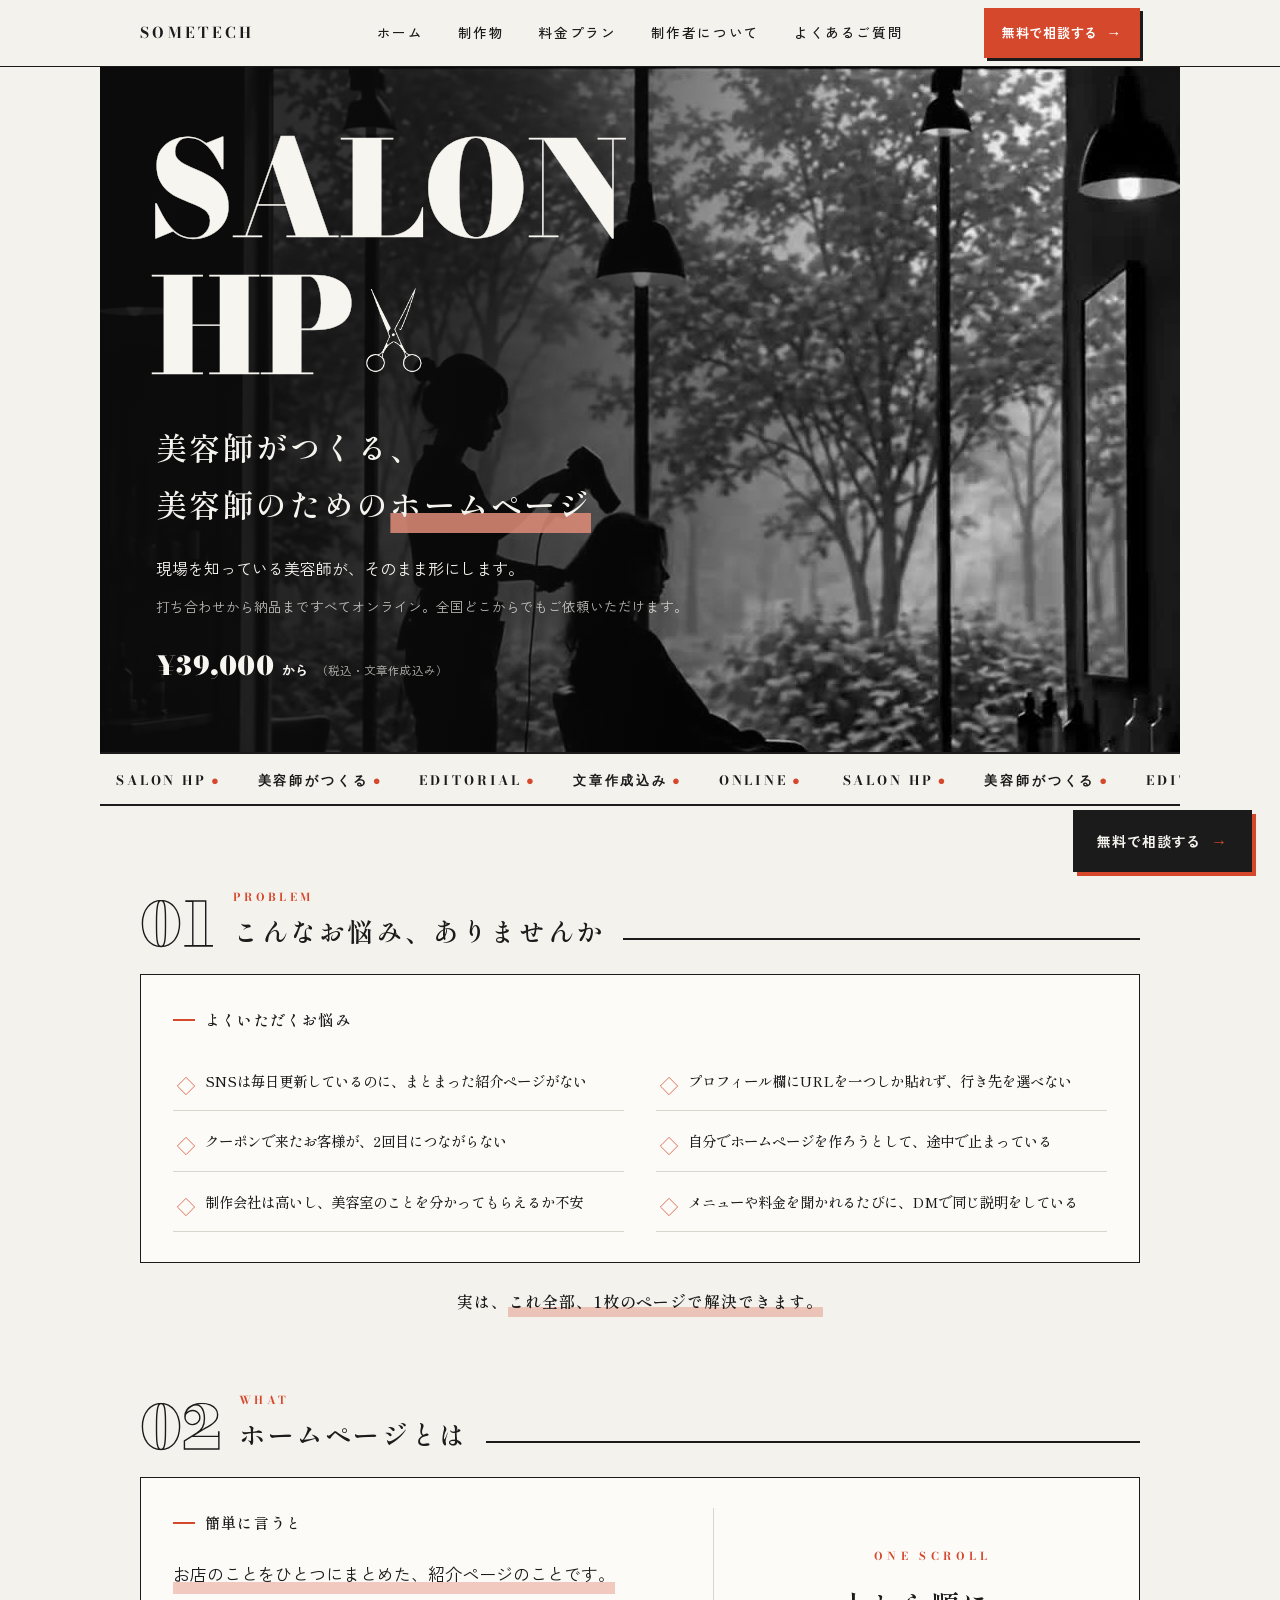
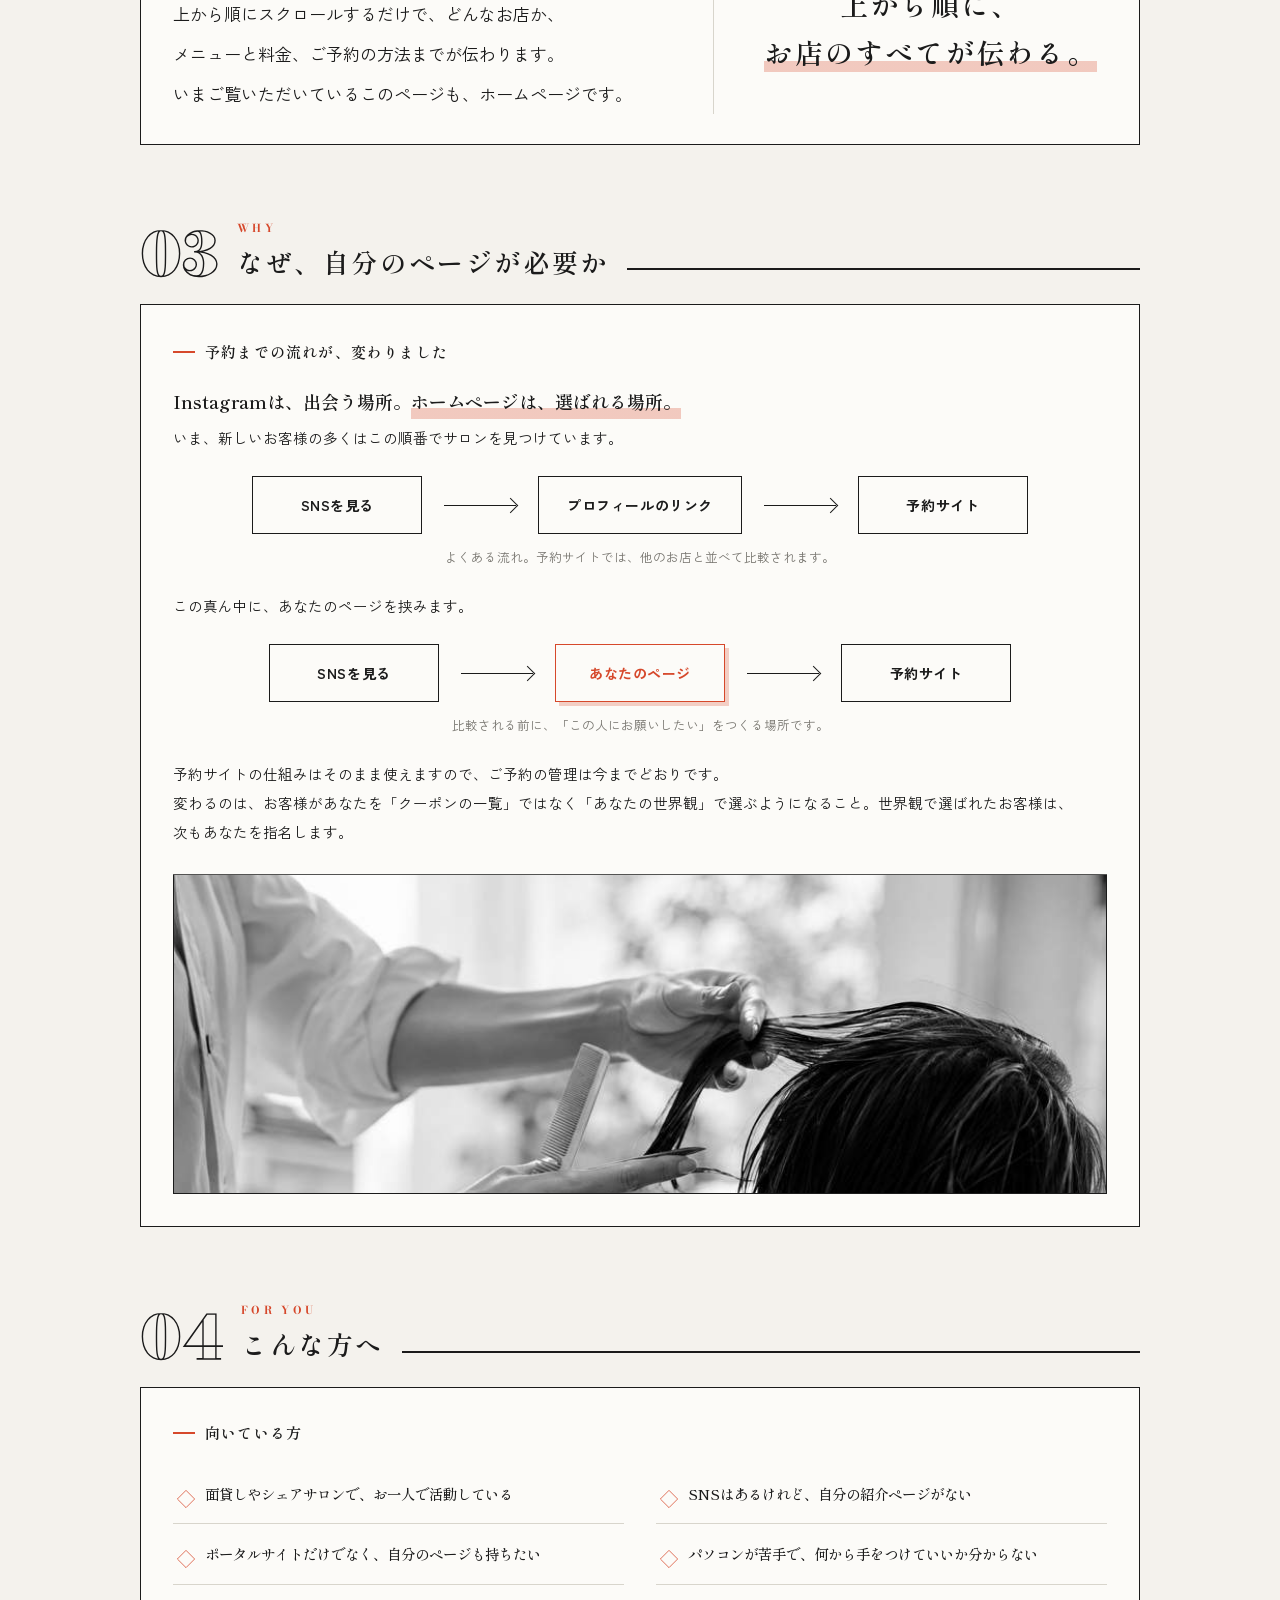
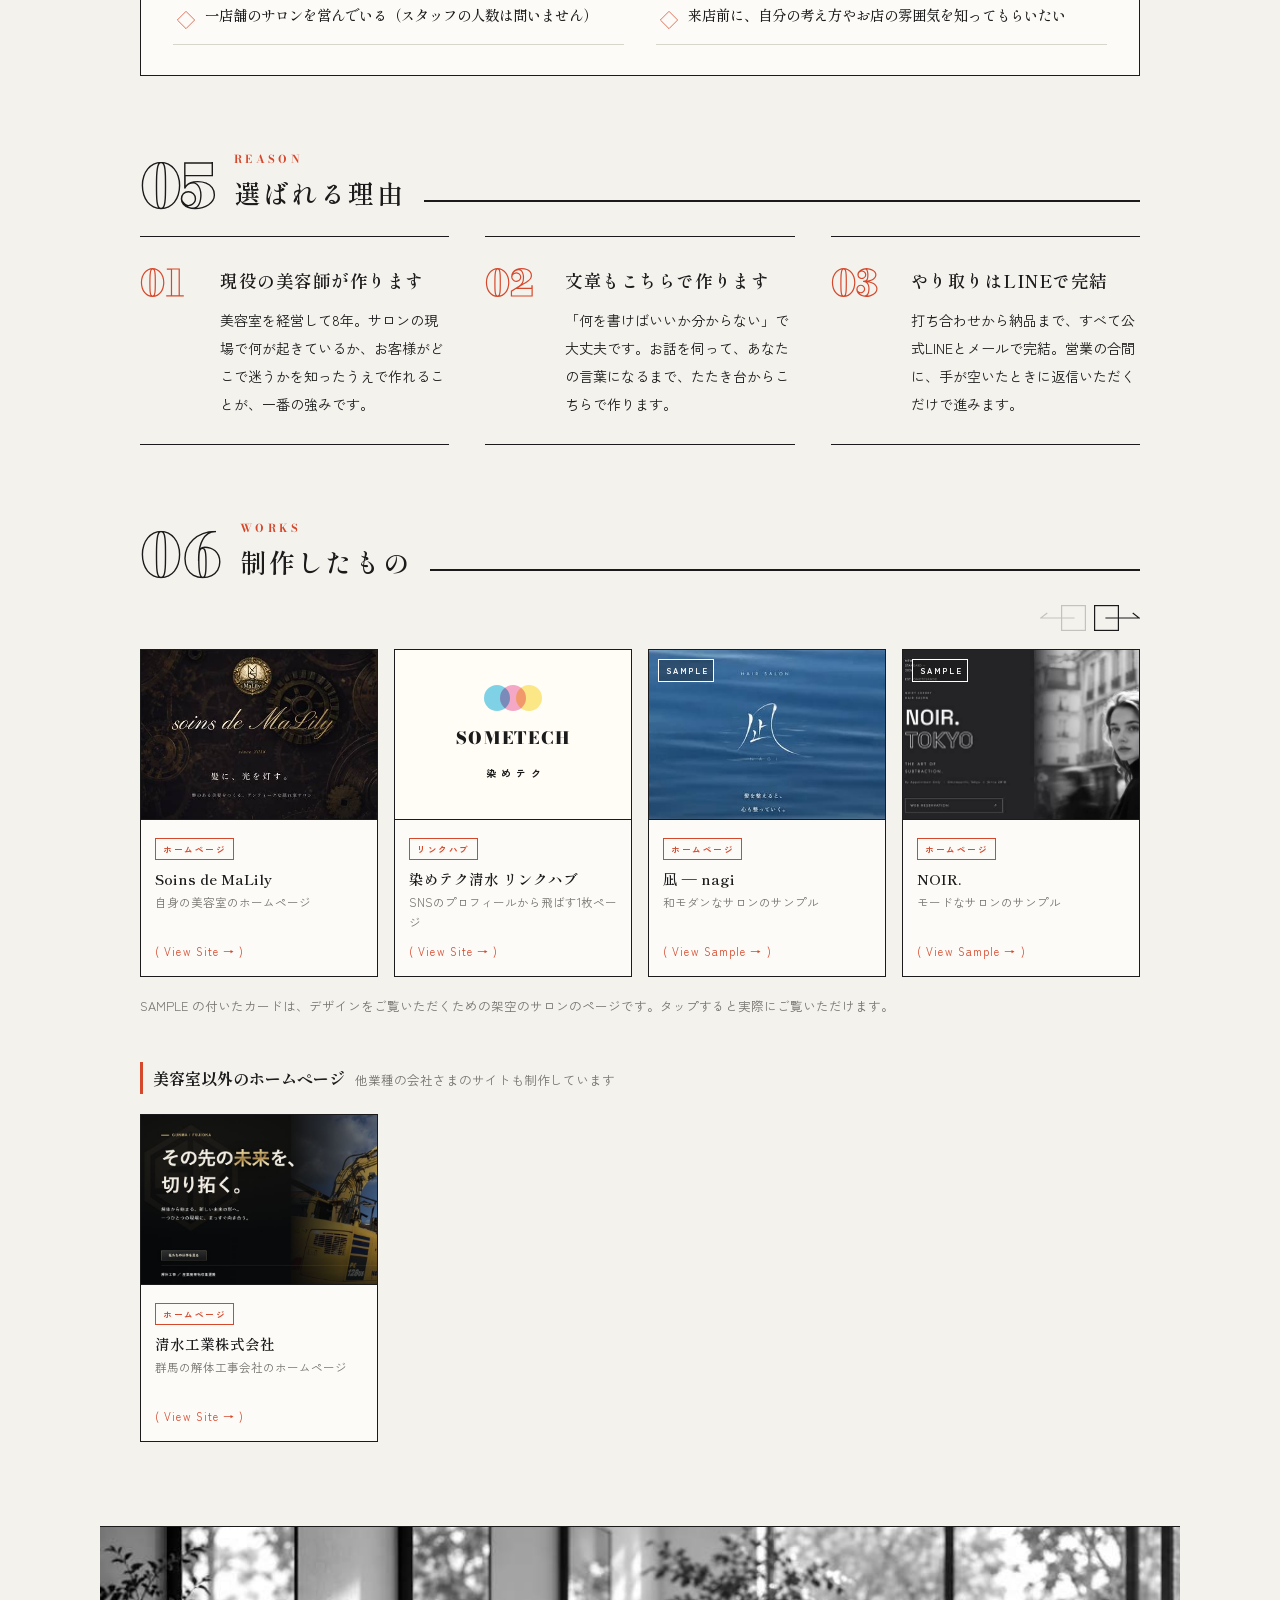
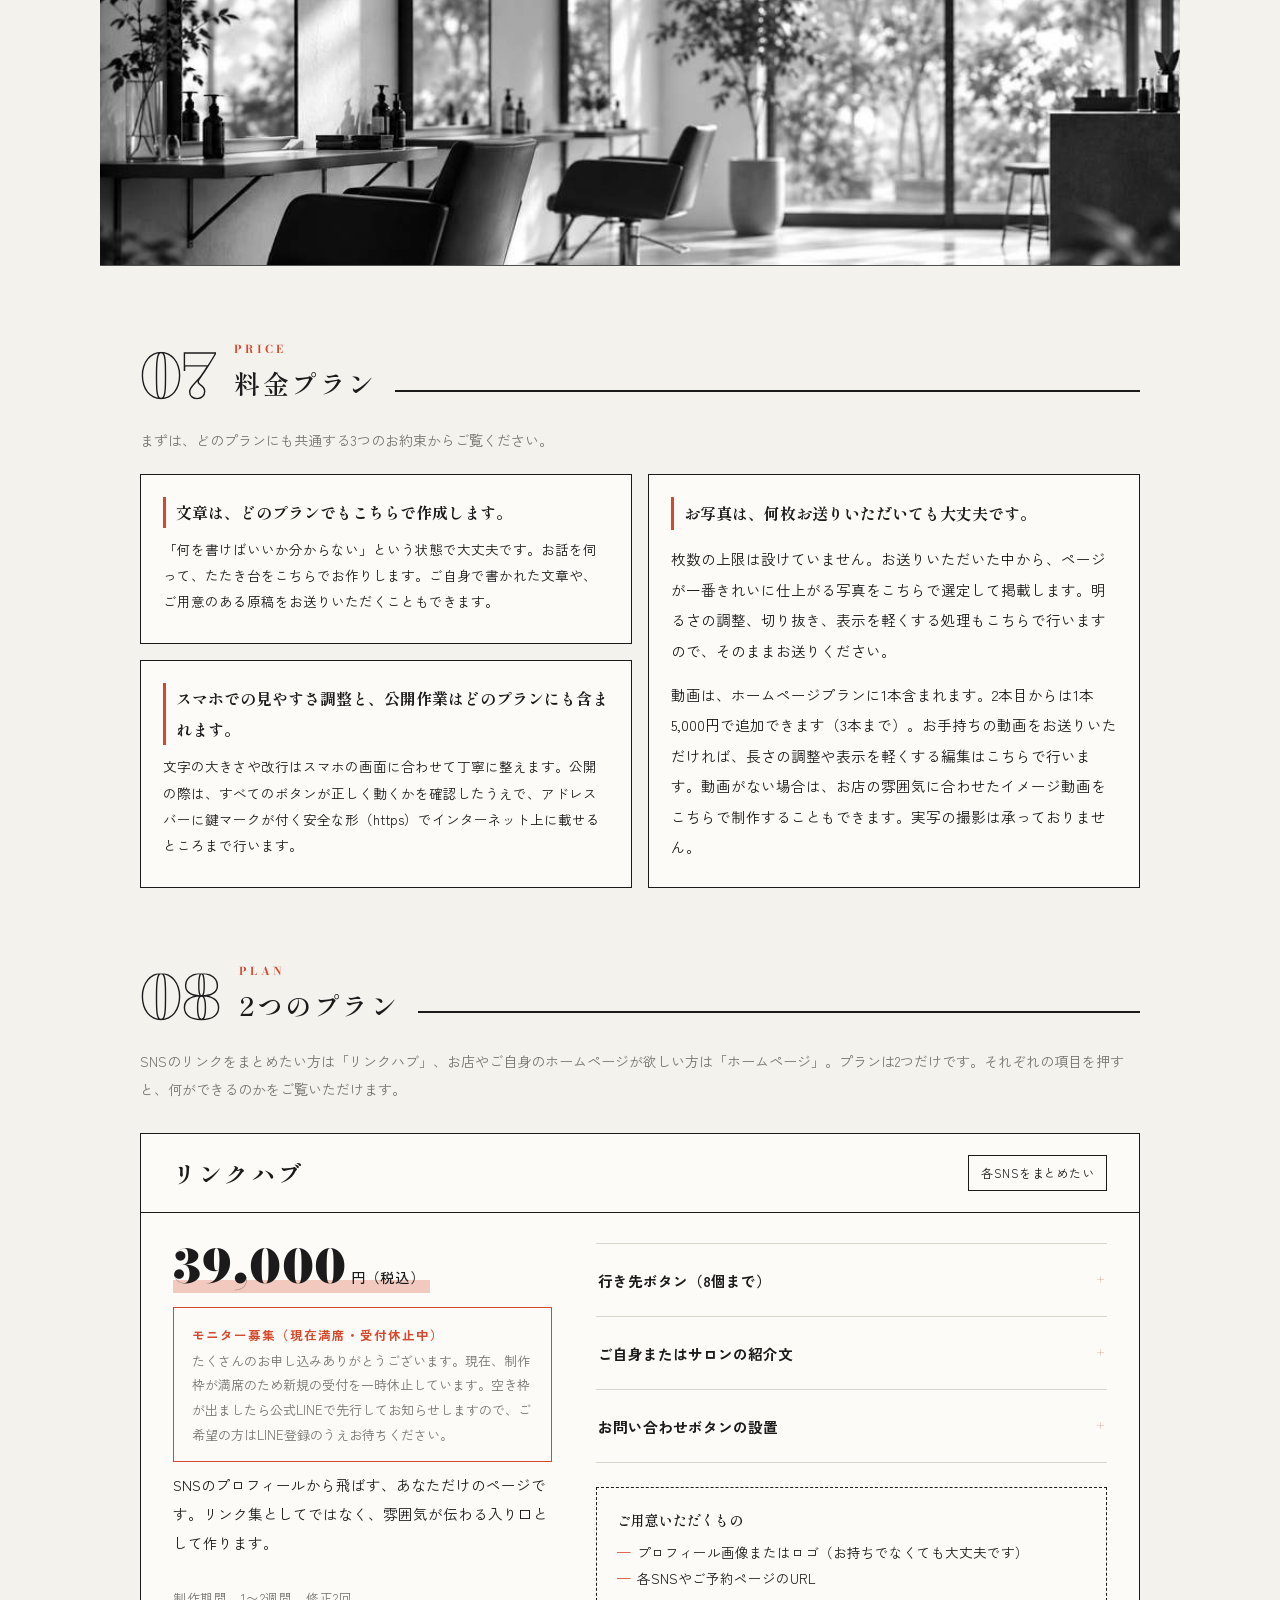
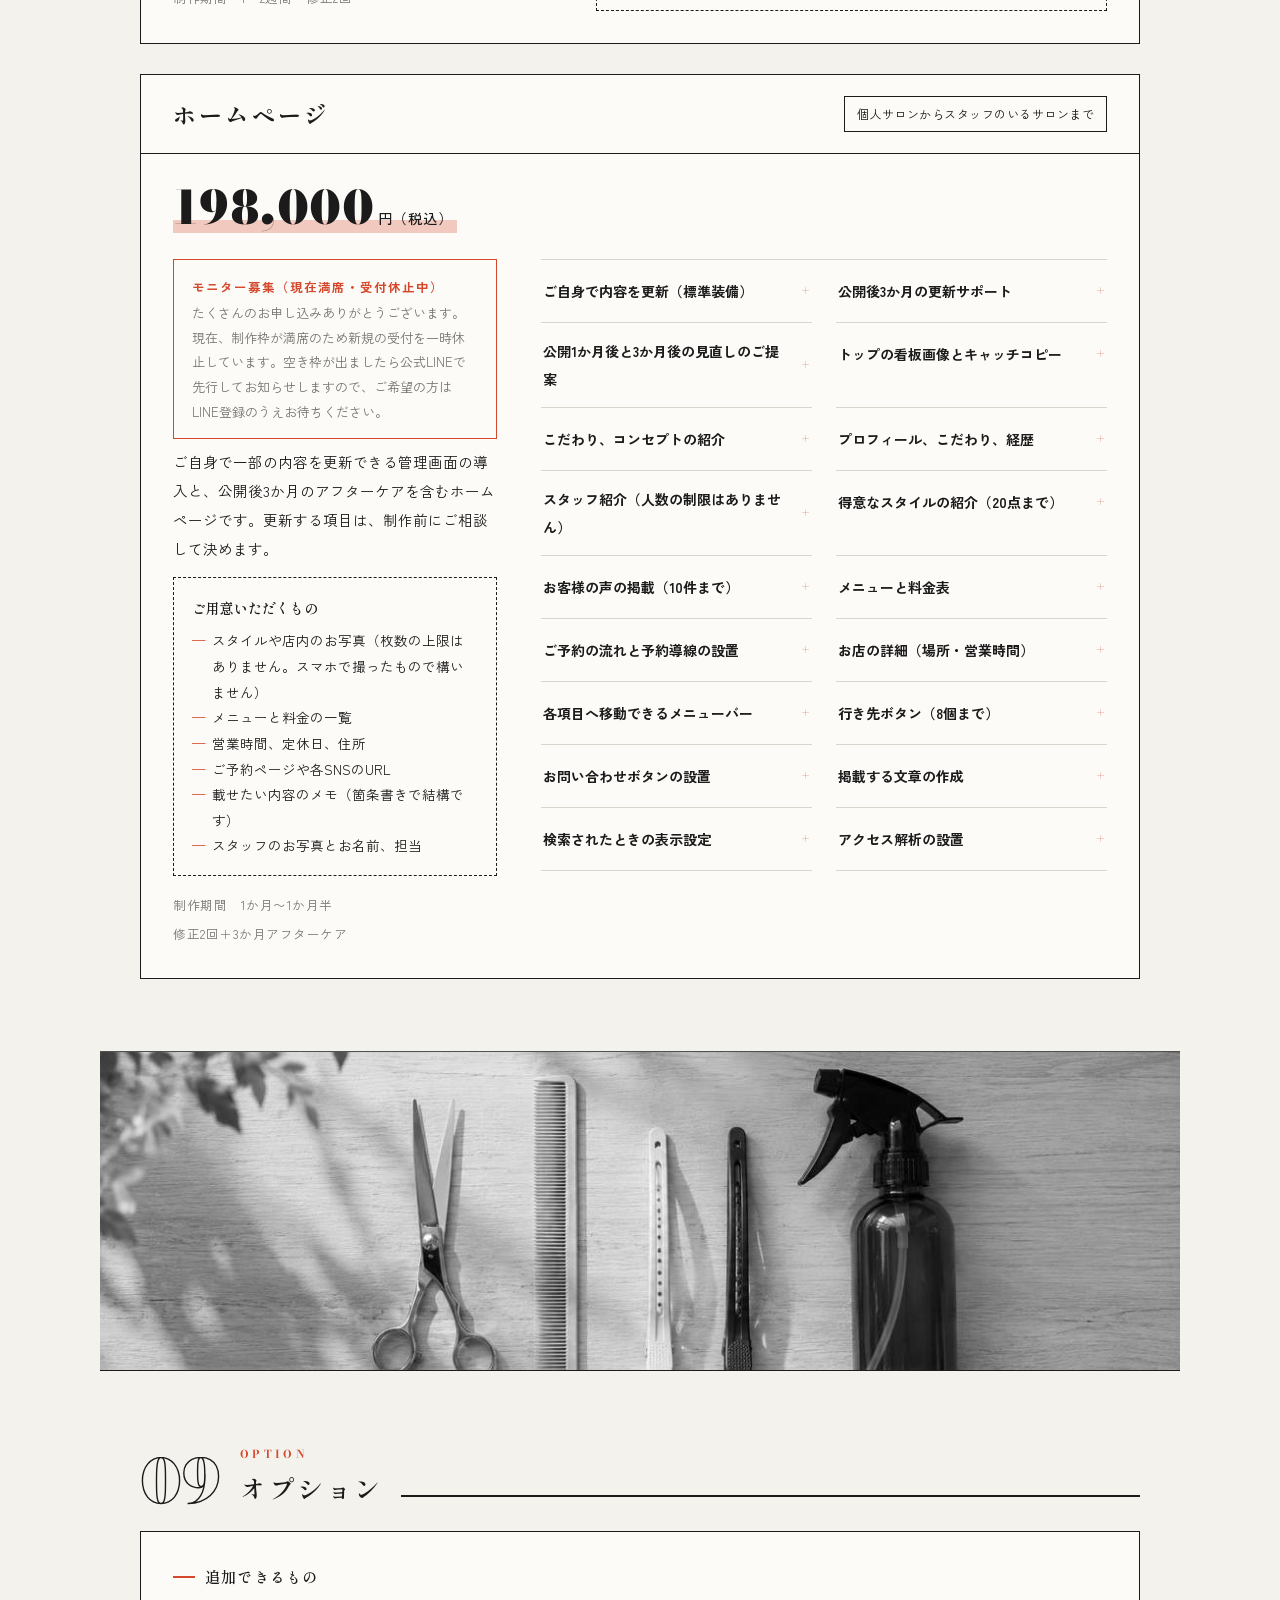
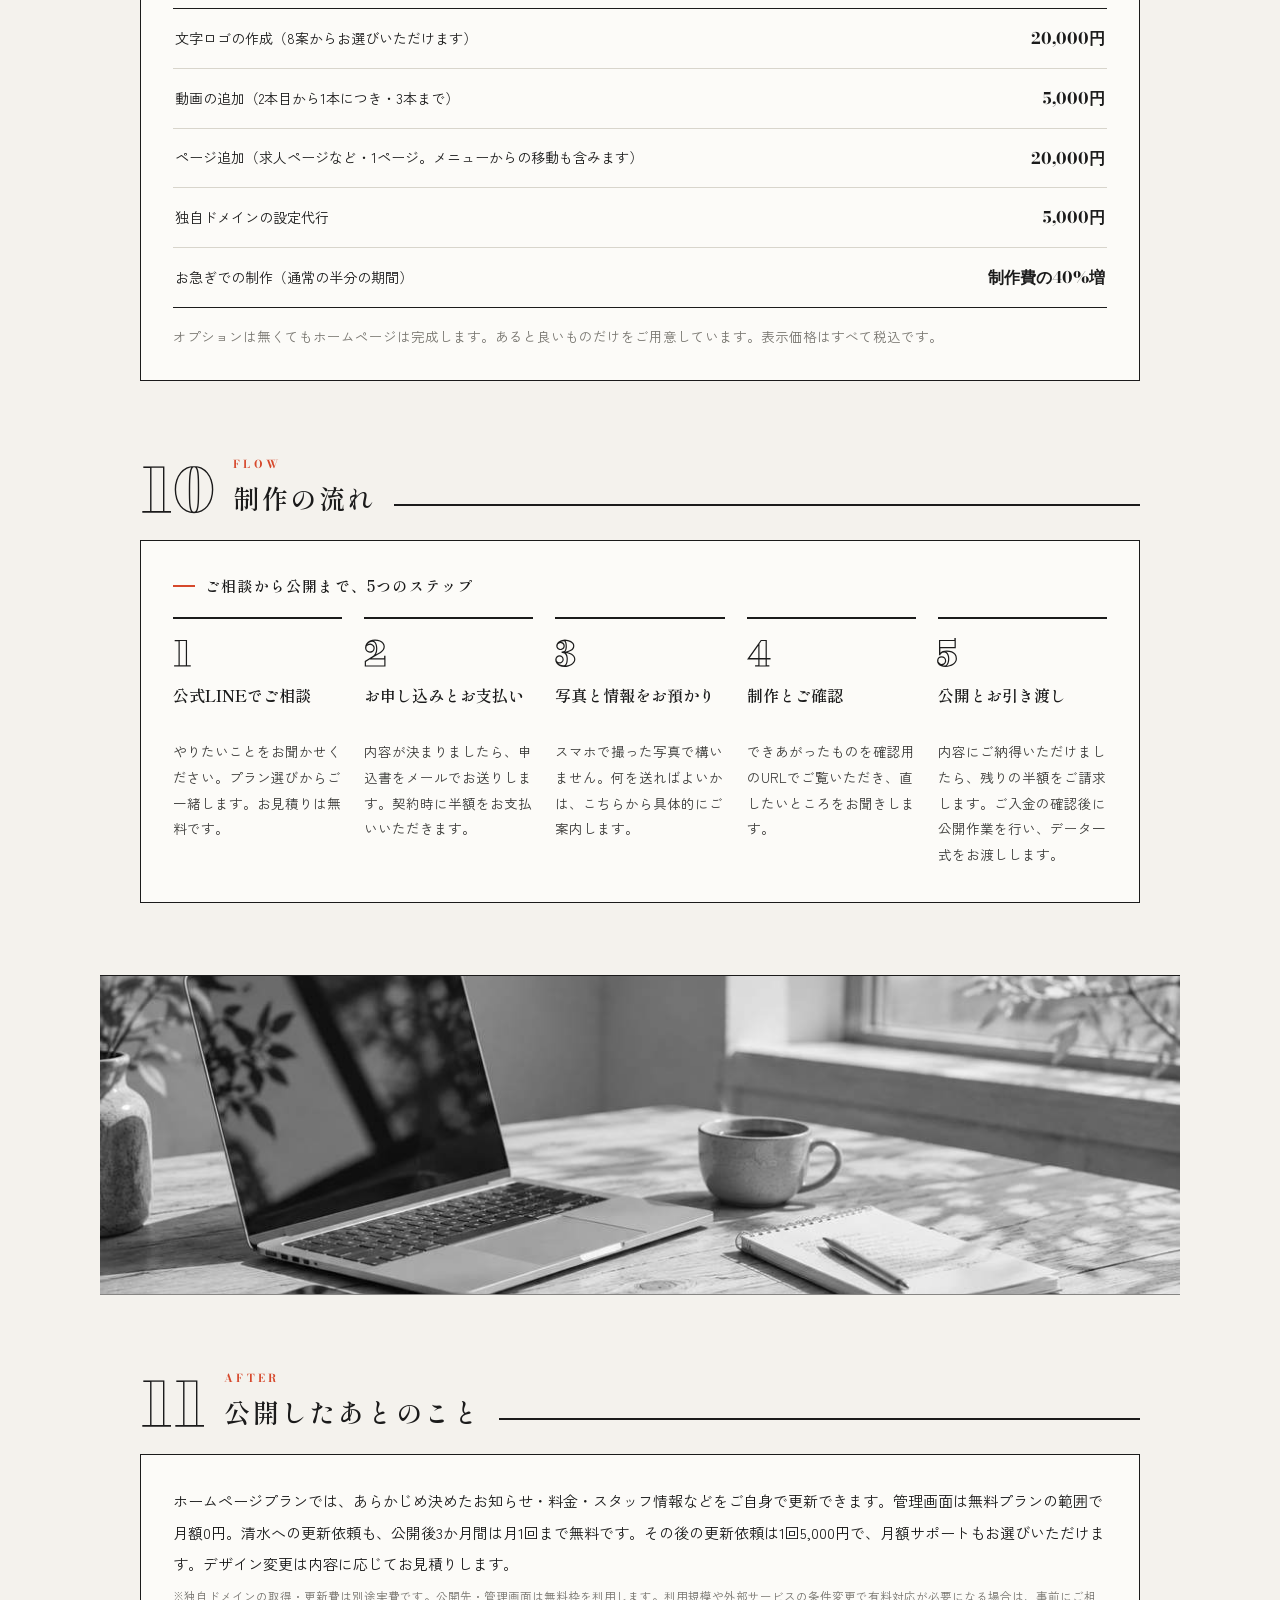
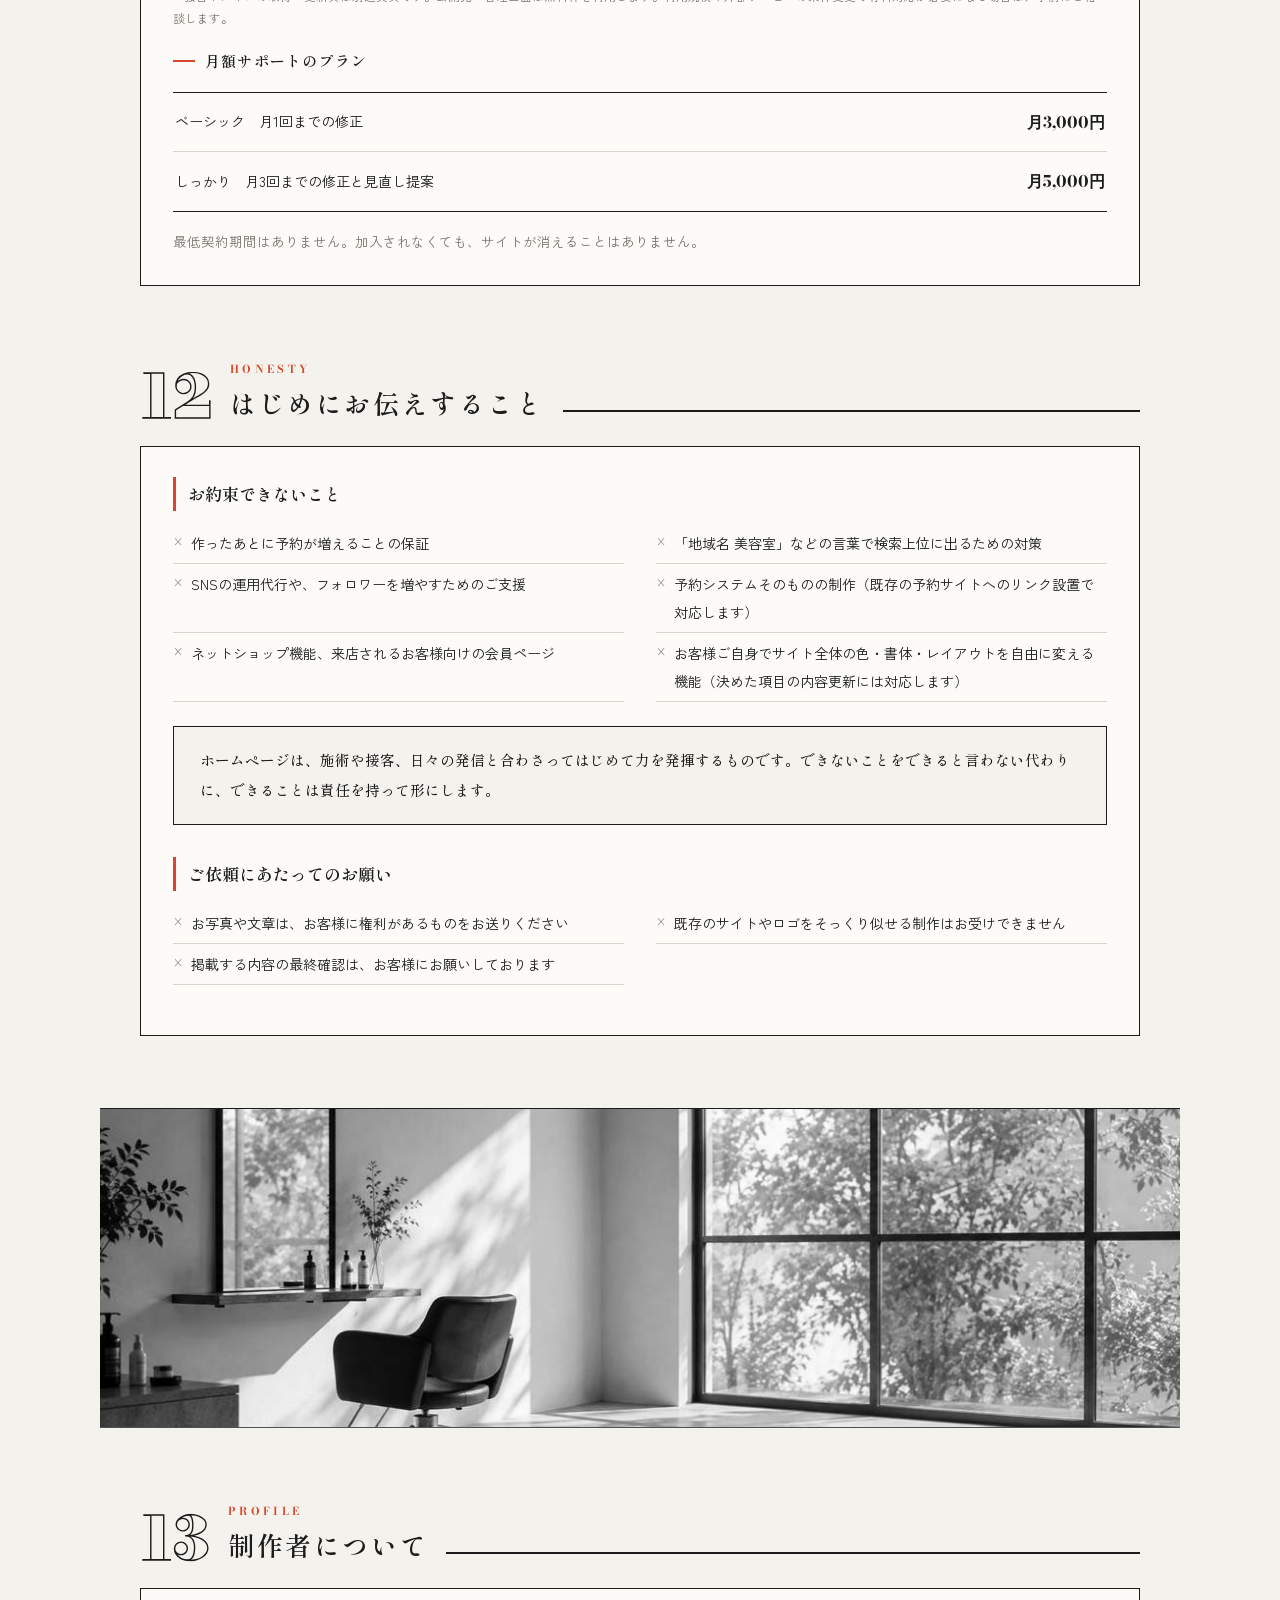
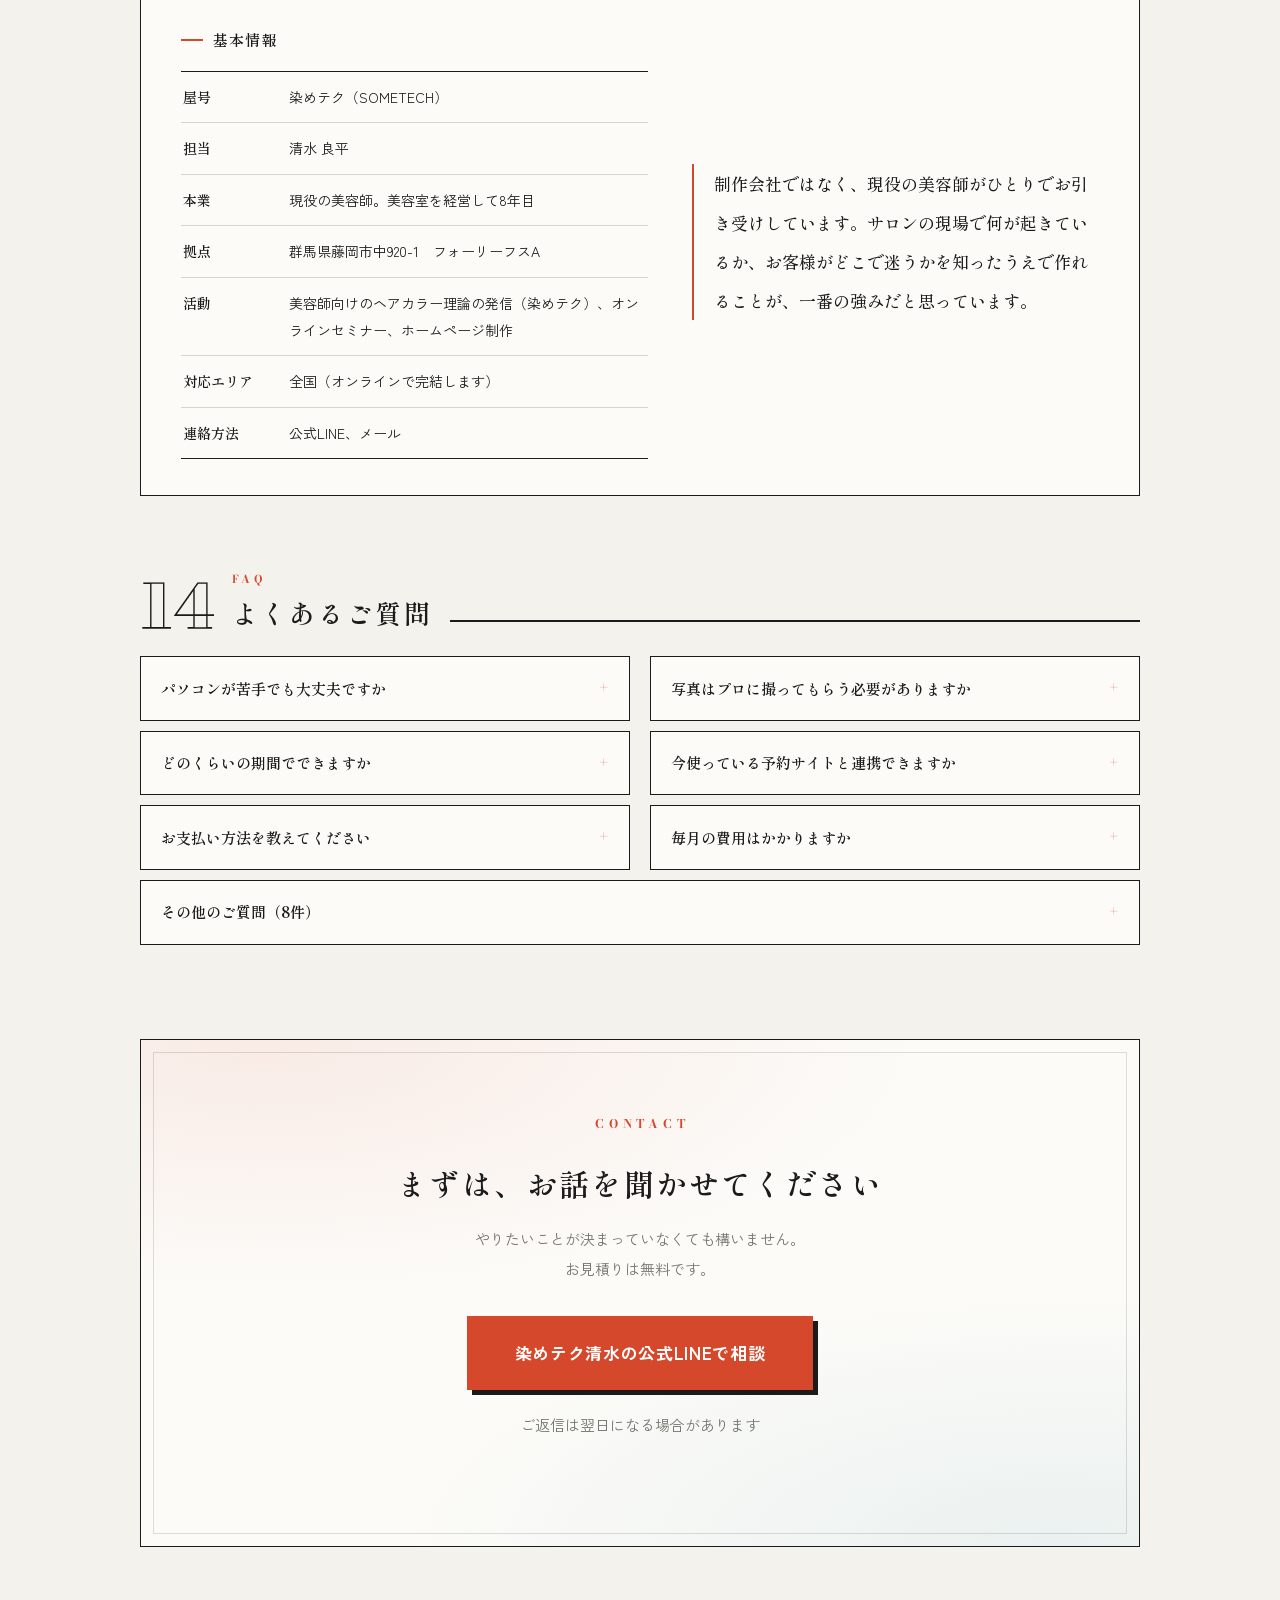
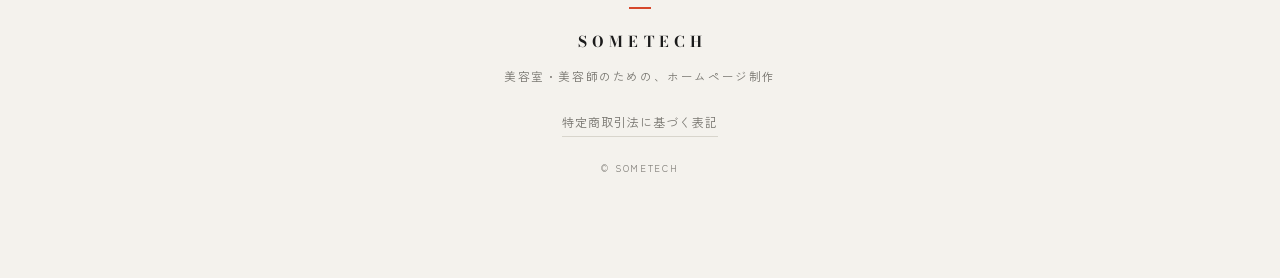
==== index.html @ b3f5d7ac "Include microCMS content updates in the 198,000 yen website plan" ====
<!DOCTYPE html>
<html lang="ja">
<head>
<meta charset="UTF-8">
<meta name="viewport" content="width=device-width, initial-scale=1">
<title>美容室のためのホームページ制作 | SOMETECH</title>
<meta name="description" content="現役の美容師が作る、美容室・フリーランス美容師のためのホームページ。文章作成込み、オンライン完結。">

<!-- OGP：LINEやSNSでURLを送ったときに表示されるカードの設定 -->
<!-- ★公開時にやること：下2行の「https://XXXX」を、公開先の実際のURLに置き換える -->
<meta property="og:type" content="website">
<meta property="og:site_name" content="SOMETECH">
<meta property="og:title" content="美容室のためのホームページ制作 | SOMETECH">
<meta property="og:description" content="現役の美容師が作る、美容室・フリーランス美容師のためのホームページ。文章作成込み、オンライン完結。39,000円から。">
<meta property="og:locale" content="ja_JP">
<meta property="og:url" content="https://sometech-lp.github.io/">
<meta property="og:image" content="https://sometech-lp.github.io/ogp.jpg">
<meta name="twitter:card" content="summary_large_image">

<link rel="preconnect" href="https://fonts.googleapis.com">
<link rel="preconnect" href="https://fonts.gstatic.com" crossorigin>
<link href="https://fonts.googleapis.com/css2?family=Bodoni+Moda:opsz,wght@6..96,400;6..96,700;6..96,900&family=Shippori+Mincho:wght@500;600;700&family=Zen+Kaku+Gothic+New:wght@400;500;700&display=swap" rel="stylesheet">

<style>
:root{
  --ink:   #1B1B1B;
  --paper: #F4F2ED;
  --white: #FCFBF8;
  --mute:  #77756F;
  --rule:  #1B1B1B;
  --hair:  #D8D5CC;
  --accent:#D6482B; /* 朱 — このページで唯一の強い色 */
  --wrap: 600px;

  /* ============================================
     写真スロット（あとで差し替え）
     ChatGPTで生成した画像を用意したら、
     下の url('...') を差し替えるだけで反映されます。
     例）--ph-hero:url('hero.jpg');
     ============================================ */
  --ph-hero: url("[data-uri]");
  --ph-naze: url("[data-uri]");
  --ph-mid:  url("[data-uri]");
  --ph-tools: url("[data-uri]");
  --ph-desk:  url("[data-uri]");
  --ph-chair: url("[data-uri]");
}

*{box-sizing:border-box;margin:0;padding:0}
html{-webkit-text-size-adjust:100%;scroll-behavior:smooth}

body{
  background:var(--paper);
  color:var(--ink);
  font-family:"Zen Kaku Gothic New","Hiragino Kaku Gothic ProN",sans-serif;
  font-size:14px;
  line-height:2;
  -webkit-font-smoothing:antialiased;
  overflow-x:hidden;
}

main{max-width:var(--wrap);margin:0 auto;padding:0 22px 80px}

a{color:inherit;text-decoration:none}
:focus-visible{outline:2px solid var(--accent);outline-offset:3px}

.serif{font-family:"Shippori Mincho",serif}
.en{font-family:"Bodoni Moda",serif}

/* ============ 現れる動き ============ */
.rise{opacity:0;transform:translateY(24px)}
.slide-l{opacity:0;transform:translateX(-36px)}
.slide-r{opacity:0;transform:translateX(36px)}
.js .rise,.js .slide-l,.js .slide-r{
  transition:opacity .85s ease,transform .85s cubic-bezier(.18,.85,.28,1);
}
.in{opacity:1 !important;transform:none !important}

/* ============ ヒーロー ============ */
.hero{
  position:relative;
  padding:30px 22px 0;
  margin:0 -22px 8px;
  background-image:linear-gradient(100deg, rgba(15,15,15,.9) 0%, rgba(15,15,15,.68) 46%, rgba(15,15,15,.2) 100%),var(--ph-hero);
  background-size:cover;background-position:12% center;
  color:#F5F3EE;
}
.hero-top{
  display:flex;justify-content:space-between;align-items:center;
  border-bottom:1px solid rgba(245,243,238,.85);
  padding-bottom:10px;
  font-size:10.5px;letter-spacing:.2em;
}
.hero-top .en{font-size:12px;letter-spacing:.14em;font-weight:700}

.hero-main{position:relative;padding:44px 0 34px}

/* はみ出す巨大英字 */
.hero-big{
  font-family:"Bodoni Moda",serif;font-weight:900;
  font-variation-settings:"opsz" 24;
  font-size:clamp(64px,21vw,124px);
  line-height:.88;letter-spacing:-.02em;
  margin-left:-6px;
  color:#F7F5F0;
  -webkit-text-stroke:.4px #F7F5F0;
}
.hero-big .row2{display:block}
.hero-big .scissor{
  height:.96em;width:auto;
  margin-left:.05em;
  vertical-align:baseline;
  transform:translateY(.22em);
}
.hero-big .a{color:#F7F5F0;-webkit-text-stroke:.4px #F7F5F0}

.hero-ja{
  font-family:"Shippori Mincho",serif;font-weight:600;
  font-size:clamp(19px,5.6vw,25px);
  line-height:1.9;letter-spacing:.08em;
  margin:30px 0 18px;
}
.hero-ja .u{
  background:linear-gradient(transparent 66%, rgba(224,140,120,.85) 66%);
}

.hero-lead{font-size:13.5px;line-height:2.15;margin-bottom:6px;color:#F5F3EE}
.hero-note{font-size:12px;color:rgba(245,243,238,.75)}

/* 写真スロット（ヒーロー右上に浮かぶ縦長） */
.ph{
  background-color:var(--hair);
  background-size:cover;background-position:center;
  position:relative;overflow:hidden;
}
.ph::after{
  content:none;
  position:absolute;inset:0;
  display:flex;align-items:center;justify-content:center;
  font-family:"Bodoni Moda",serif;font-size:11px;letter-spacing:.3em;
  color:rgba(27,27,27,.35);
}
.ph.has::after{content:none}

.hero-main{position:relative}

.nb{display:inline-block}

.hero-price{margin-top:16px;display:flex;align-items:baseline;gap:6px;color:#F7F5F0;padding-bottom:30px}
.hero-price .en{font-family:"Bodoni Moda",serif;font-weight:900;font-size:18px;letter-spacing:.01em}
.hero-price .from{font-size:11px;font-weight:700}
.hero-price .tax{font-size:10px;color:rgba(245,243,238,.7)}

/* ============ 流れる帯 ============ */
.marquee{
  background:var(--paper);color:var(--ink);
  border-top:2px solid var(--rule);
  border-bottom:2px solid var(--rule);
  overflow:hidden;white-space:nowrap;
  padding:8px 0;margin:0 -22px;
}
.marquee-track{display:inline-block;animation:mq 30s linear infinite}
.marquee span{
  font-family:"Bodoni Moda",serif;font-weight:700;
  font-size:12px;letter-spacing:.22em;padding:0 16px;
}
.marquee i{font-style:normal;color:var(--accent);padding:0 4px}
@keyframes mq{from{transform:translateX(0)}to{transform:translateX(-50%)}}

/* ============ セクション共通 ============ */
.sec{padding:52px 0 0}

.sec-head{
  display:flex;align-items:flex-end;gap:14px;
  margin-bottom:22px;
}
.sec-no{
  font-family:"Bodoni Moda",serif;font-weight:900;
  font-size:44px;line-height:.8;
  color:transparent;
  -webkit-text-stroke:1.4px var(--ink);
}
.sec-en{
  display:block;
  font-family:"Bodoni Moda",serif;font-weight:700;
  font-size:10px;letter-spacing:.3em;color:var(--accent);
  margin-bottom:4px;
}
.sec-head h2{
  font-family:"Shippori Mincho",serif;font-weight:600;
  font-size:20px;letter-spacing:.1em;line-height:1.3;
}
.sec-line{flex:1;height:2px;background:var(--rule);margin-bottom:8px}

/* カード＝白い紙 */
.card{
  background:var(--white);
  border:1px solid var(--rule);
  padding:22px 20px;
}

/* ============ お悩み ============ */
.nayami-list{list-style:none}
.nayami-list li{
  position:relative;
  border-bottom:1px solid var(--hair);
  padding:15px 2px 15px 34px;
  font-family:"Shippori Mincho",serif;font-weight:500;
  font-size:14.5px;line-height:1.9;
}
.nayami-list li:last-child{border-bottom:none}
.nayami-list li::before{
  content:"";position:absolute;left:4px;top:24px;
  width:16px;height:16px;
  border:1.6px solid var(--accent);
  transform:rotate(45deg) scale(.72);
}
.nayami-close{
  margin-top:18px;
  font-family:"Shippori Mincho",serif;font-weight:600;
  font-size:14.5px;text-align:center;letter-spacing:.06em;
}
.nayami-close .u{background:linear-gradient(transparent 68%, rgba(214,72,43,.28) 68%)}

/* ============ なぜ今 ============ */
.route{
  display:flex;align-items:center;justify-content:center;gap:6px;
  margin:20px 0 8px;flex-wrap:nowrap;
}
.route .box{
  border:1.6px solid var(--rule);background:var(--white);
  font-size:11px;font-weight:700;letter-spacing:.02em;
  padding:8px 9px;white-space:nowrap;
}
@media (max-width:430px){
  .route{gap:4px}
  .route .box{font-size:9.5px;padding:7px 6px;border-width:1.4px}
  .route .arw{font-size:12px}
}
.route .box.you{
  border-color:var(--accent);color:var(--accent);
  box-shadow:3px 3px 0 rgba(214,72,43,.25);
}
.route .arw{font-family:"Bodoni Moda",serif;font-size:15px}
.route-cap{font-size:11px;color:var(--mute);text-align:center;margin-bottom:16px}

.naze-ph{
  width:100%;height:190px;margin:22px 0 4px;
  background-image:var(--ph-naze);
  background-size:cover;background-position:58% center;
  border:1px solid var(--rule);
}

/* ============ 選ばれる理由 ============ */
.riyu{counter-reset:riyu}
.riyu-item{
  border-top:1px solid var(--rule);
  padding:20px 2px 20px 0;
  display:grid;grid-template-columns:56px 1fr;gap:14px;
}
.riyu-item:last-child{border-bottom:1px solid var(--rule)}
.riyu-no{
  font-family:"Bodoni Moda",serif;font-weight:900;font-size:30px;
  color:transparent;-webkit-text-stroke:1.2px var(--accent);
  line-height:1.1;
}
.riyu-item h3{
  font-family:"Shippori Mincho",serif;font-weight:600;
  font-size:16px;letter-spacing:.06em;margin-bottom:6px;
}
.riyu-item p{font-size:13px;line-height:2}

/* ============ 制作したもの ============ */
.works{display:grid;grid-template-columns:1fr 1fr;gap:14px}
.work{
  display:block;
  background:var(--white);border:1px solid var(--rule);
  transition:transform .35s cubic-bezier(.18,.85,.28,1),box-shadow .35s;
}
.work:hover,.work:active{transform:translate(-3px,-3px);box-shadow:5px 5px 0 var(--rule)}

/* タイトル画面（実物の雰囲気をCSSで再現） */
.work-shot{
  display:flex;flex-direction:column;align-items:center;justify-content:center;gap:8px;
  height:150px;border-bottom:1px solid var(--rule);
  overflow:hidden;position:relative;
}
.shot-malily{background:#F1EDE4}
.shot-malily .ws-kicker{
  font-family:"Cormorant Garamond","Bodoni Moda",serif;
  font-size:9px;letter-spacing:.34em;color:#8A857A;text-transform:lowercase;
}
.shot-malily .ws-title{
  font-family:"Shippori Mincho",serif;font-weight:600;
  font-size:19px;line-height:1.45;letter-spacing:.06em;text-align:center;color:#2B2925;
}
.shot-malily .ws-line{display:block;width:26px;height:1px;background:#2B2925}

.shot-sometech{background:#FFFDF6}
.ws-cmy{display:flex;margin-bottom:2px}
.ws-cmy i{width:26px;height:26px;border-radius:50%;display:block;mix-blend-mode:multiply}
.ws-cmy .c{background:#7FD4EE}
.ws-cmy .m{background:#F5A9CE;margin-left:-10px}
.ws-cmy .y{background:#FBE98A;margin-left:-10px}
.ws-title2{
  font-family:"Bodoni Moda",serif;font-weight:900;
  font-size:17px;letter-spacing:.1em;color:#1B1B1B;
}
.ws-sub{font-size:10px;font-weight:700;letter-spacing:.5em;text-indent:.5em;color:#1B1B1B}

.work-cap{display:block;padding:12px 14px 14px}
.work .wtag{display:inline-block;font-size:8.5px;font-weight:700;letter-spacing:.18em;color:var(--accent);border:1px solid var(--accent);padding:2px 7px 1px;margin-bottom:7px}
.work .t{display:block;font-family:"Shippori Mincho",serif;font-weight:600;font-size:13.5px;line-height:1.6}
.work .d{display:block;font-size:10.5px;color:var(--mute);line-height:1.7;margin:3px 0 8px}
.work .v{display:block;font-size:10px;letter-spacing:.1em;color:var(--accent)}

/* 制作サンプル */
.works-sub{margin:30px 0 12px;font-family:"Shippori Mincho",serif;font-weight:700;font-size:13.5px;display:flex;align-items:baseline;gap:10px;flex-wrap:wrap;padding-left:10px;border-left:3px solid var(--accent)}
.works-sub .ws-note{font-family:"Zen Kaku Gothic New",sans-serif;font-weight:400;font-size:10.5px;color:var(--mute)}

/* WORKS スライダー */
.wnav{display:flex;gap:8px;justify-content:flex-end;margin:2px 0 14px}
.wbtn{border:none;background:none;padding:0;color:var(--ink);cursor:pointer;line-height:0;transition:opacity .25s}
.wbtn svg{display:block;overflow:visible}
.wbtn svg path{transition:transform .3s cubic-bezier(.2,.8,.3,1)}
.wbtn-prev:hover svg path{transform:translateX(-3px)}
.wbtn-next:hover svg path{transform:translateX(3px)}
.wbtn:disabled{opacity:.22;cursor:default}
.wbtn:disabled svg path{transform:none}
.wslider{display:flex;gap:14px;overflow-x:auto;scroll-snap-type:x mandatory;padding:4px 2px 10px;scrollbar-width:none;-webkit-overflow-scrolling:touch}
.wslider::-webkit-scrollbar{display:none}
.wslider .work{flex:0 0 236px;scroll-snap-align:start}
.wnote{font-size:11px;color:var(--mute);margin-top:6px;line-height:1.8}
.work.more{display:flex;align-items:center;justify-content:center;background:var(--ink);border-color:var(--ink);min-height:150px}
.work.more:hover,.work.more:active{box-shadow:5px 5px 0 var(--accent)}
.more-in{display:flex;flex-direction:column;align-items:center;gap:10px;color:var(--paper);text-align:center}
.more-en{font-size:9px;letter-spacing:.34em;text-indent:.34em;color:var(--hair)}
.more-tx{font-family:"Shippori Mincho",serif;font-weight:600;font-size:16px;letter-spacing:.14em}
.more-ar{font-size:16px;color:var(--accent)}
.work.sample{cursor:pointer}

/* 美容室以外の制作物（他業種）：上と同じ大きさのカードで並べる */
.works-other{margin-top:34px}
.works-other .works-sub{margin:0 0 12px}
.ws-badge{position:absolute;top:9px;left:9px;font-size:8px;font-weight:700;letter-spacing:.2em;text-indent:.2em;padding:3px 5px 2px;border:1px solid #1B1B1B;color:#1B1B1B;opacity:.75}
.shot-noir .ws-badge,.shot-halation .ws-badge{border-color:#F4F2ED;color:#F4F2ED}
.ws-kicker2{font-size:8.5px;font-weight:700;letter-spacing:.42em;text-indent:.42em;opacity:.65}

.shot-nagi{background:linear-gradient(180deg,#EDF5F7 0%,#D9EBEF 100%);color:#3A5A63}
.ws-nagi{font-family:"Shippori Mincho",serif;font-weight:600;font-size:42px;line-height:1;color:#33545D}
.ws-wave{display:block;width:34px;height:6px;border-radius:50%;border:0;border-bottom:1.5px solid #7FB3BE}

.shot-noir{background:#232327;color:#B9B9BE}
.ws-noir{font-family:"Bodoni Moda",serif;font-weight:900;font-size:30px;letter-spacing:.06em;line-height:1;color:#EDEDEF}
.ws-line2{display:block;width:26px;height:1px;background:#8A8A90}

.shot-form{background:linear-gradient(180deg,#F0E8D4 0%,#E6DABD 100%);color:#7A6636}
.ws-form{font-family:"Bodoni Moda",serif;font-style:italic;font-weight:700;font-size:34px;line-height:1;color:#6E5A2E}
.ws-goldline{display:block;width:44px;height:1.5px;background:linear-gradient(90deg,#C9A85C,#EAD9A8,#C9A85C)}

.shot-halation{background:linear-gradient(160deg,#171C2B 0%,#241F30 55%,#33262B 100%)}
.ws-hala{font-family:"Zen Kaku Gothic New",sans-serif;font-weight:700;font-size:19px;letter-spacing:.3em;text-indent:.3em;color:#F6F3EC;text-shadow:0 0 10px rgba(255,150,90,.35)}
.ws-seg{font-family:"Courier New",monospace;font-weight:700;font-size:11px;letter-spacing:.1em;color:#FF8A3C;text-shadow:0 0 8px rgba(255,138,60,.8)}

/* 実物スクリーンショットのサムネイル */
.shot-img{background-size:cover;background-position:center;display:block}
.shot-img .ws-badge{border-color:#fff;color:#fff;opacity:1;background:rgba(20,20,20,.35)}
.img-noir{background-position:20% center}
.img-hala{background-position:center 35%}
.img-noir{background-image:url("[data-uri]")}
.img-nagi{background-image:url("[data-uri]")}
.img-lien{background-image:url("[data-uri]")}
.img-form{background-image:url("[data-uri]")}
.img-hala{background-image:url("[data-uri]")}
.img-malily{background-image:url("[data-uri]")}
.img-shimizu{background-image:url("[data-uri]");background-position:left center}

/* ============ 中間の写真帯 ============ */
.mid-ph{
  height:200px;margin:56px -22px 0;
  background-image:var(--ph-mid);
  background-size:cover;background-position:center;
  border-top:1px solid var(--rule);
  border-bottom:1px solid var(--rule);
}

/* ============ 料金プラン（既存構造の再スタイル） ============ */
.swatch-note{font-size:12.5px;color:var(--mute);margin-bottom:16px}
.notice{
  background:var(--white);border:1px solid var(--rule);
  padding:16px 18px;margin-bottom:12px;
}
.notice p{font-size:12.5px;line-height:1.95}
.notice p strong{font-family:"Shippori Mincho",serif;font-weight:700;font-size:14px;display:block;margin-bottom:8px;padding-left:10px;border-left:3px solid var(--accent)}

.plan{
  background:var(--white);border:1.6px solid var(--rule);
  margin:26px 0;
}
.plan-swatch{
  display:flex;align-items:center;justify-content:space-between;gap:10px;
  border-bottom:1.6px solid var(--rule);
  padding:13px 18px;
}
.plan-name{
  font-family:"Shippori Mincho",serif;font-weight:700;
  font-size:19px;letter-spacing:.14em;
}
.plan-for{
  font-size:10.5px;letter-spacing:.04em;
  border:1px solid var(--rule);padding:4px 9px;white-space:nowrap;
}
.p-prem .plan-swatch{background:var(--ink);color:var(--paper)}
.p-prem .plan-for{border-color:var(--paper)}

.plan-body{padding:20px 18px 22px}
.plan-price{
  font-family:"Bodoni Moda",serif;font-weight:900;
  font-size:37px;letter-spacing:.01em;line-height:1;
  margin-bottom:12px;
  width:fit-content;
  padding:0 .1em .07em 0;
  background:linear-gradient(transparent 74%, rgba(214,72,43,.28) 74%);
}
.plan-price span{font-family:"Zen Kaku Gothic New",sans-serif;font-weight:500;font-size:12px;letter-spacing:.06em;margin-left:4px}
.plan-desc{font-size:13px;line-height:2;margin-bottom:14px}

.plan-items{border-top:1px solid var(--hair)}
details.item{border-bottom:1px solid var(--hair)}
details.item summary{
  list-style:none;cursor:pointer;
  display:flex;justify-content:space-between;align-items:center;gap:10px;
  padding:12px 2px;font-size:13px;font-weight:700;
}
details.item summary::-webkit-details-marker{display:none}
details.item summary::after{
  content:"+";font-family:"Bodoni Moda",serif;font-size:17px;color:var(--accent);
  transition:transform .3s;
}
details.item[open] summary::after{transform:rotate(45deg)}
details.item > p{font-size:12.5px;line-height:2;color:#3A3A38;padding:0 2px 14px}

.prep{margin-top:16px;border:1px dashed var(--rule);padding:13px 15px}
.prep h4{font-family:"Shippori Mincho",serif;font-weight:600;font-size:12.5px;margin-bottom:6px}
.prep ul{list-style:none}
.prep li{font-size:12px;line-height:1.9;padding-left:14px;position:relative}
.prep li::before{content:"—";position:absolute;left:0;color:var(--accent)}

.plan-meta{
  display:flex;gap:14px;margin-top:14px;
  font-size:11px;letter-spacing:.04em;color:var(--mute);
}

/* ============ オプション・公開後の行 ============ */
.rows{border-top:1px solid var(--rule)}
.row{
  display:flex;justify-content:space-between;align-items:baseline;gap:12px;
  border-bottom:1px solid var(--hair);
  padding:12px 2px;font-size:12.5px;line-height:1.8;
}
.rows .row:last-child{border-bottom:1px solid var(--rule)}
.row-price{font-family:"Bodoni Moda",serif;font-weight:700;font-size:14px;white-space:nowrap}

/* ============ 制作の流れ ============ */
.step{display:grid;grid-template-columns:44px 1fr;gap:12px;padding:14px 0;border-bottom:1px solid var(--hair)}
.step:last-child{border-bottom:none}
.step-num{
  font-family:"Bodoni Moda",serif;font-weight:900;font-size:26px;
  color:transparent;-webkit-text-stroke:1.2px var(--ink);
  line-height:1.2;
}
.step-body h3{font-family:"Shippori Mincho",serif;font-weight:600;font-size:14.5px;margin-bottom:3px}
.step-body p{font-size:12.5px;line-height:1.95;color:#3A3A38}

/* ============ はじめに ============ */
.honest{background:var(--white);border:1.6px solid var(--rule);padding:22px 20px}
.honest h3{
  font-family:"Shippori Mincho",serif;font-weight:600;font-size:15px;
  padding-left:12px;border-left:3px solid var(--accent);
  margin-bottom:12px;
}
.honest ul{list-style:none;margin-bottom:16px}
.honest li{font-size:13px;line-height:2;padding-left:16px;position:relative}
.honest li::before{content:"×";position:absolute;left:0;color:var(--mute);font-size:11px;top:1px}
.honest h3 + ul + p{font-size:12.5px;line-height:2}
.honest > p{font-size:12.5px;line-height:2}

/* ============ 制作者について ============ */
.about-rows{border-top:1px solid var(--rule)}
.about-row{
  display:grid;grid-template-columns:74px 1fr;gap:10px;
  border-bottom:1px solid var(--hair);
  padding:11px 2px;font-size:12.5px;line-height:1.9;
}
.about-row dt{font-family:"Shippori Mincho",serif;font-weight:600}
.about-rows .about-row:last-child{border-bottom:1px solid var(--rule)}

/* ============ FAQ ============ */
.sec details:not(.item){
  background:var(--white);border:1px solid var(--rule);
  margin-bottom:10px;
}
.sec details:not(.item) > summary{
  list-style:none;cursor:pointer;
  display:flex;justify-content:space-between;align-items:center;gap:10px;
  padding:14px 16px;
  font-family:"Shippori Mincho",serif;font-weight:600;font-size:13.5px;line-height:1.7;
}
.sec details:not(.item) > summary::-webkit-details-marker{display:none}
.sec details:not(.item) > summary::after{
  content:"+";font-family:"Bodoni Moda",serif;font-size:18px;color:var(--accent);flex-shrink:0;
  transition:transform .3s;
}
.sec details:not(.item)[open] > summary::after{transform:rotate(45deg)}
.sec details:not(.item) > p{font-size:12.5px;line-height:2;padding:0 16px 16px}

.faq-more-body{padding:0 12px 12px}
.faq-more-body details{margin:0 0 8px}

/* ============ CTA ============ */
.cta{
  margin:64px 0 0;
  position:relative;overflow:hidden;
  background:
    radial-gradient(120% 90% at 12% 0%, rgba(214,72,43,.09) 0%, rgba(214,72,43,0) 55%),
    radial-gradient(120% 90% at 92% 100%, rgba(127,179,190,.14) 0%, rgba(127,179,190,0) 55%),
    var(--white);
  border:1px solid var(--rule);
  color:var(--ink);
  padding:52px 26px 54px;
  text-align:center;
}
.cta::before{
  content:"";
  position:absolute;inset:8px;
  border:1px solid rgba(27,27,27,.14);
  pointer-events:none;
}
.cta-en{
  display:block;position:relative;
  font-family:"Bodoni Moda",serif;font-weight:700;
  font-size:10.5px;letter-spacing:.4em;text-indent:.4em;
  color:var(--accent);margin-bottom:16px;
}
.cta h2{
  font-family:"Shippori Mincho",serif;font-weight:600;
  font-size:20px;letter-spacing:.08em;line-height:1.8;
  margin-bottom:12px;position:relative;
}
.cta p{font-size:12.5px;line-height:2;color:var(--mute);margin-bottom:26px;position:relative}
.cta-button{
  position:relative;display:inline-block;
  background:var(--accent);color:#fff;
  font-weight:700;font-size:14.5px;letter-spacing:.04em;
  padding:16px 30px;
  box-shadow:5px 5px 0 var(--ink);
  transition:transform .18s,box-shadow .18s;
}
.cta-button:hover,.cta-button:active{transform:translate(3px,3px);box-shadow:2px 2px 0 var(--ink)}
.cta-sub{font-size:10.5px;color:var(--mute);margin-top:16px;position:relative}

footer{text-align:center;padding:46px 0 0}
.f-mark{display:block;width:22px;height:2px;background:var(--accent);margin:0 auto 18px}
.f-en{font-family:"Bodoni Moda",serif;font-weight:700;font-size:13px;letter-spacing:.34em;text-indent:.34em;color:var(--ink)}
.f-tag{font-size:10px;letter-spacing:.14em;color:var(--mute);margin-top:8px}
.f-link{display:inline-block;margin-top:22px;font-size:10.5px;letter-spacing:.08em;color:var(--mute);text-decoration:none;border-bottom:1px solid var(--hair);padding-bottom:2px;transition:color .25s,border-color .25s}
.f-link:hover{color:var(--ink);border-color:var(--ink)}
.f-copy{font-size:9.5px;letter-spacing:.18em;color:var(--mute);margin-top:22px}

/* ============ 追従ボタン ============ */
.fab{
  position:fixed;left:0;right:0;bottom:0;z-index:50;
  display:flex;align-items:center;justify-content:center;gap:10px;
  background:rgba(27,27,27,.55);backdrop-filter:blur(7px);-webkit-backdrop-filter:blur(7px);color:#F4F2ED;text-shadow:0 1px 2px rgba(0,0,0,.35);
  font-size:13.5px;font-weight:700;letter-spacing:.06em;
  padding:15px 18px calc(15px + env(safe-area-inset-bottom));
  border-top:1px solid rgba(244,242,237,.2);
}
.fab .arw{font-family:"Bodoni Moda",serif;color:var(--accent);font-size:16px}
main{padding-bottom:130px}



/* 共通の赤マーカー */
.u{background:linear-gradient(transparent 68%, rgba(214,72,43,.28) 68%)}

/* 枠の中の小見出し */
.mini-head{
  display:flex;align-items:center;gap:10px;
  margin-bottom:14px;
  font-family:"Shippori Mincho",serif;font-weight:600;
  font-size:13.5px;letter-spacing:.08em;
}
.mini-head .mh-bar{
  width:18px;height:2px;background:var(--accent);flex-shrink:0;
}
.js .mini-head{opacity:0}
.js .mini-head .mh-bar{transform:scaleX(0);transform-origin:left;transition:transform .6s cubic-bezier(.18,.85,.28,1) .15s}
.js .mini-head .mh-tx{display:inline-block;opacity:0;transform:translateX(-8px);transition:opacity .55s ease .3s,transform .55s cubic-bezier(.18,.85,.28,1) .3s}
.js .mini-head.in{opacity:1;transition:opacity .01s}
.js .mini-head.in .mh-bar{transform:scaleX(1)}
.js .mini-head.in .mh-tx{opacity:1;transform:none}


/* ============ 写真の現れ方 ============ */
.band-ph{
  height:185px;margin:52px -22px 0;
  background-size:cover;background-position:center;
  border-top:1px solid var(--rule);
  border-bottom:1px solid var(--rule);
}
.js .ph-reveal{
  clip-path:inset(0 100% 0 0);
  opacity:.35;
  transition:clip-path 1.15s cubic-bezier(.18,.85,.28,1),opacity .9s ease;
}
.js .ph-reveal.in{clip-path:inset(0 0 0 0);opacity:1}

/* ============ ヒーローの登場モーション ============ */
.js .hero-big .ch{
  display:inline-block;
  clip-path:inset(100% 0 -0.25em 0);
  transform:translateY(.3em);
  transition:clip-path .65s cubic-bezier(.18,.85,.28,1) var(--d,0s),
             transform .65s cubic-bezier(.18,.85,.28,1) var(--d,0s);
}
.js .hero-big.in .ch{
  clip-path:inset(-0.25em 0 -0.25em 0);
  transform:none;
}
.js .hero-big .scissor{
  opacity:0;
  transform:translateY(.22em) rotate(-32deg) scale(.55);
  transform-origin:50% 62%;
  transition:opacity .45s ease .8s,
             transform .9s cubic-bezier(.34,1.56,.64,1) .8s;
}
.js .hero-big.in .scissor{
  opacity:1;
  transform:translateY(.22em) rotate(0deg) scale(1);
}
.js .hero-ja .nb{
  clip-path:inset(-10% 100% -10% 0);
  transition:clip-path .75s cubic-bezier(.18,.85,.28,1) var(--d,0s);
}
.js .hero-ja.in .nb{
  clip-path:inset(-10% -6% -10% 0);
}
.js .hero-lead{transition-delay:1.6s}
.js .hero-note{transition-delay:1.75s}
.js .hero-price{transition-delay:1.9s}

/* ============ 見出しのモーション ============ */
.js .sec-head .sec-no{
  clip-path:inset(100% 0 0 0);
  transform:translateY(10px);
  transition:clip-path .7s cubic-bezier(.18,.85,.28,1), transform .7s cubic-bezier(.18,.85,.28,1);
}
.js .sec-head.in .sec-no{clip-path:inset(0 0 0 0);transform:none}

.js .sec-head .sec-en{
  opacity:0;letter-spacing:.62em;
  transition:opacity .7s ease .18s, letter-spacing .8s cubic-bezier(.18,.85,.28,1) .18s;
}
.js .sec-head.in .sec-en{opacity:1;letter-spacing:.3em}

.js .sec-head h2{position:relative;overflow:hidden}
.js .sec-head h2 .tx{
  display:inline-block;opacity:0;transform:translateY(105%);
  transition:opacity .01s .34s, transform .62s cubic-bezier(.18,.85,.28,1) .34s;
}
.js .sec-head.in h2 .tx{opacity:1;transform:none}
.js .sec-head h2::after{
  content:"";position:absolute;inset:0;
  background:var(--ink);
  transform:scaleX(0);transform-origin:left;
}
.js .sec-head.in h2::after{
  animation:inkpass .9s cubic-bezier(.6,.05,.25,1) .1s both;
}
@keyframes inkpass{
  0%{transform:scaleX(0);transform-origin:left}
  46%{transform:scaleX(1);transform-origin:left}
  54%{transform:scaleX(1);transform-origin:right}
  100%{transform:scaleX(0);transform-origin:right}
}

.js .sec-head .sec-line{
  transform:scaleX(0);transform-origin:left;
  transition:transform .9s cubic-bezier(.18,.85,.28,1) .4s;
}
.js .sec-head.in .sec-line{transform:scaleX(1)}

@media (prefers-reduced-motion:reduce){
  *{animation:none!important;transition:none!important}
  .rise,.slide-l,.slide-r{opacity:1;transform:none}
}


/* ============ パソコンで見たときのサイド（額装風） ============ */
@media (min-width: 900px){
  body{background:#EAE5DB}
  main{background:var(--paper);border-left:1px solid var(--hair);border-right:1px solid var(--hair)}
  /* 下の相談バーもカラムの幅に合わせる */
  .fab{
    left:50%;right:auto;bottom:0;transform:translateX(-50%);
    width:100%;max-width:var(--wrap);
    border-left:1px solid rgba(244,242,237,.2);
    border-right:1px solid rgba(244,242,237,.2);
  }
}

/* ============ 三本線メニュー ============ */
html{scroll-behavior:smooth}
#works,#plan,#profile,#faq,#contact{scroll-margin-top:10px}
.menu-btn{position:fixed;top:18px;right:18px;z-index:120;width:44px;height:44px;background:none;border:none;cursor:pointer;display:flex;flex-direction:column;justify-content:center;align-items:center;gap:8px;padding:0}
.menu-btn span{display:block;width:27px;height:2.5px;background:rgba(224,140,120,.9);transition:transform .35s ease}
body.menu-open .menu-btn span:nth-child(1){transform:translateY(5.25px) rotate(45deg)}
body.menu-open .menu-btn span:nth-child(2){transform:translateY(-5.25px) rotate(-45deg)}
.site-menu{position:fixed;inset:0;background:var(--paper);z-index:110;display:flex;align-items:center;justify-content:center;opacity:0;visibility:hidden;transition:opacity .4s ease,visibility 0s .4s}
body.menu-open .site-menu{opacity:1;visibility:visible;transition:opacity .4s ease}
body.menu-open{overflow:hidden}
.site-menu nav{display:flex;flex-direction:column;gap:30px}
.site-menu a{display:flex;flex-direction:column;gap:6px;color:var(--ink);text-decoration:none}
.site-menu a .men{font-size:10.5px;letter-spacing:.22em;color:var(--accent)}
.site-menu a .mtx{font-size:18px;letter-spacing:.12em;border-bottom:1px solid transparent;transition:border-color .25s;padding-bottom:2px;width:fit-content}
.site-menu a:hover .mtx{border-color:var(--ink)}

/* PCではメニューボタンをカラムの右上（写真の上）に置く */
@media (min-width: 900px){
  .menu-btn{right:calc((100% - var(--wrap))/2 + 12px) !important;top:20px !important}
}

/* ============================================================
   PC版レイアウト（幅1000px以上）
   スマホ版はそのまま。PCでは幅1080pxの2列組みにする
   ============================================================ */
.pc-head{display:none}
.what-side{display:none}

/* スマホ：ヒーローの背景に縦長動画を敷く（暗くする帯は従来と同じ） */
.hero{position:relative}
.hero-video{position:absolute;inset:0;z-index:0;overflow:hidden}
.hero-video video{position:absolute;inset:0;width:100%;height:100%;object-fit:cover;object-position:center;display:block}
.hero-video::after{
  content:"";position:absolute;inset:0;
  background:linear-gradient(100deg, rgba(15,15,15,.9) 0%, rgba(15,15,15,.68) 46%, rgba(15,15,15,.2) 100%);
}
.hero-top,.hero-main,.marquee{position:relative;z-index:1}

@media (min-width:1000px){
  :root{--wrap:1080px;--gut:40px}

  /* 額装風の枠は使わない。紙の色で全面 */
  body{background:var(--paper);font-size:15px}
  main{
    max-width:var(--wrap);padding:0 var(--gut) 100px;
    background:transparent;border:none;
  }
  #works,#plan,#profile,#faq,#contact{scroll-margin-top:84px}

  /* ---- ヘッダー（社名／ナビ中央／LINEボタン） ---- */
  .menu-btn,.site-menu{display:none !important}
  .pc-head{
    display:block;position:sticky;top:0;z-index:100;
    background:rgba(244,242,237,.94);backdrop-filter:blur(8px);-webkit-backdrop-filter:blur(8px);
    border-bottom:1px solid var(--rule);
  }
  .pc-head-in{
    max-width:var(--wrap);margin:0 auto;padding:0 var(--gut);
    height:66px;
    display:grid;grid-template-columns:1fr auto 1fr;align-items:center;
  }
  .pc-brand{font-size:15px;font-weight:700;letter-spacing:.22em;color:var(--ink)}
  .pc-nav{display:flex;gap:34px;justify-content:center}
  .pc-nav a{
    font-size:13.5px;font-weight:500;letter-spacing:.12em;color:var(--ink);
    padding:4px 0;border-bottom:1.5px solid transparent;
    transition:border-color .25s,color .25s;
  }
  .pc-nav a:hover{border-color:var(--accent);color:var(--accent)}
  .pc-line{
    justify-self:end;
    display:inline-flex;align-items:center;gap:8px;
    background:var(--accent);color:#fff;
    font-size:13px;font-weight:700;letter-spacing:.06em;
    padding:10px 18px;
    box-shadow:3px 3px 0 var(--ink);
    transition:transform .18s,box-shadow .18s;
  }
  .pc-line .arw{font-family:"Bodoni Moda",serif;font-size:15px}
  .pc-line:hover{transform:translate(2px,2px);box-shadow:1px 1px 0 var(--ink)}

  /* ---- ヒーロー：左に文字パネル、右に縦長写真 ---- */
  /* 動画を全幅の背景にし、左側を暗くして文字を乗せる */
  .hero{
    margin:0 calc(-1 * var(--gut)) 8px;padding:0;
    display:grid;grid-template-columns:1fr;
    grid-template-areas:"main" "mq";
    background-image:none;background:#161616;
  }
  .hero-top{display:none}
  .hero-video{
    display:block;grid-area:main;
    position:relative;inset:auto;overflow:hidden;
    background:#161616 url("hero-pc.jpg") center/cover no-repeat;
  }
  .hero-video::after{content:none}
  .hero-video video{
    position:absolute;inset:0;width:100%;height:100%;
    object-fit:cover;object-position:center;
    display:block;
  }
  .hero-main{
    grid-area:main;position:relative;z-index:1;
    min-height:640px;
    padding:64px 48px 60px 56px;
    background:linear-gradient(100deg, rgba(12,12,12,.92) 0%, rgba(12,12,12,.78) 34%, rgba(12,12,12,.35) 58%, rgba(12,12,12,0) 78%);
    display:flex;flex-direction:column;justify-content:center;
  }
  .hero-main > *{max-width:560px}
  .hero-big{font-size:132px;margin-left:-6px}
  .hero-ja{font-size:31px;margin:34px 0 18px;line-height:1.85}
  .hero-lead{font-size:16px;margin-bottom:8px}
  .hero-note{font-size:13.5px}
  .hero-price{margin-top:20px;padding-bottom:0;gap:8px}
  .hero-price .en{font-size:26px}
  .hero-price .from{font-size:13px}
  .hero-price .tax{font-size:11.5px}
  .marquee{grid-area:mq;margin:0;padding:10px 0}
  .marquee span{font-size:13px}

  /* ---- セクション共通 ---- */
  .sec{padding:72px 0 0}
  .sec-head{gap:18px;margin-bottom:26px}
  .sec-no{font-size:60px}
  .sec-en{font-size:11px;margin-bottom:6px}
  .sec-head h2{font-size:26px}
  .card{padding:30px 32px}
  .mini-head{font-size:15px;margin-bottom:16px}
  .mini-head .mh-bar{width:22px}
  .u{background:linear-gradient(transparent 70%, rgba(214,72,43,.28) 70%)}

  /* 番号付きの区画は横に並べず、01→02→03…と縦一列に置く（各区画は横いっぱい） */
  .pc-2col{display:block}

  /* 01 お悩み／04 こんな方へ */
  .nayami-list li{font-size:14.4px;letter-spacing:0;padding:16px 0 16px 32px}
  .nayami-list li::before{top:26px}
  .nayami-close{font-size:16px;margin-top:22px}

  /* 02 ホームページとは */
  .what-tx{font-size:17px !important;line-height:2.35 !important}

  /* 03 なぜ今：文章の下に横長の写真（他の写真帯と同じ横長） */
  .naze-card{padding:32px 32px 32px}
  .naze-ph{width:100%;height:320px;margin:28px 0 0;background-position:center 40%}
  .naze-lead{font-size:18px !important}
  .naze-p{font-size:14.5px !important}
  /* 流れ図：四角を大きく、間隔を広く、矢印は長い線に */
  .route{gap:22px;margin:24px 0 10px}
  .route .box{font-size:14px;padding:14px 28px;min-width:170px;text-align:center;letter-spacing:.04em}
  .route .box.you{box-shadow:4px 4px 0 rgba(214,72,43,.25)}
  .route .arw{
    font-size:0;flex:none;position:relative;
    width:72px;height:1.5px;background:var(--ink);
  }
  .route .arw::after{
    content:"";position:absolute;right:0;top:-5px;
    width:10px;height:10px;
    border-top:1.5px solid var(--ink);border-right:1.5px solid var(--ink);
    transform:rotate(45deg);
  }
  .route-cap{font-size:12.5px;margin-bottom:22px}

  /* 05 選ばれる理由：3つを横いっぱいに並べる */
  .riyu{display:grid;grid-template-columns:1fr 1fr 1fr;gap:0 36px}
  .riyu-item{border-top:1px solid var(--rule);border-bottom:1px solid var(--rule);grid-template-columns:64px 1fr;gap:16px;padding:26px 2px 26px 0}
  .riyu-no{font-size:36px}
  .riyu-item h3{font-size:17.5px;letter-spacing:.03em;white-space:nowrap;margin-bottom:8px}
  .riyu-item p{font-size:14px}

  /* 06 制作したもの：4枚ずつ表示 */
  .wslider{gap:16px;padding:4px 0 12px}
  .wslider .work{flex:0 0 calc((100% - 48px)/4)}
  .work-shot{height:170px}
  .work .t{font-size:14.5px}
  .work .d{font-size:11.5px;min-height:3.4em}
  .work .v{font-size:11px}
  .wnote{font-size:12.5px}
  /* 06 美容室以外：見出しだけPC用に大きく */
  .works-other{margin-top:44px}
  .works-other .works-sub{font-size:16px;margin-bottom:16px}
  .works-other .works-sub .ws-note{font-size:12.5px}
  .mid-ph{height:340px;margin:72px calc(-1 * var(--gut)) 0}
  .band-ph{height:320px;margin:72px calc(-1 * var(--gut)) 0}

  /* 07 お約束：3列 */
  .swatch-note{font-size:14px;margin-bottom:20px}
  .notice-grid{display:grid;grid-template-columns:1fr 1fr;gap:16px}
  .notice-grid .notice:nth-child(3){grid-column:2;grid-row:1/3;display:flex;flex-direction:column;justify-content:center;gap:14px}
  .notice-grid .notice:nth-child(3) p{font-size:14.5px;line-height:2.1}
  .notice-grid .notice:nth-child(3) p strong{margin-bottom:0}
  .notice{margin-bottom:0;padding:22px 22px 24px}
  .notice p{font-size:13.5px}
  .notice p strong{font-size:16px}

  /* 08 プラン：左に価格・説明、右に内容一覧 */
  .plan{margin:30px 0}
  .plan-swatch{padding:16px 32px}
  .plan-name{font-size:23px}
  .plan-for{font-size:12px;padding:5px 12px}
  .plan-body{
    padding:30px 32px 32px;
    display:grid;grid-template-columns:1fr 1.35fr;gap:0 44px;
    grid-template-rows:auto auto 1fr auto auto;
  }
  .plan-price{grid-column:1;grid-row:1;font-size:46px}
  .plan-price span{font-size:14px}
  .monitor{grid-column:1;grid-row:2;padding:14px 18px !important;margin:14px 0 8px !important}
  .monitor p:first-child{font-size:12.5px !important}
  .monitor p:last-child{font-size:13px !important}
  .plan-desc{grid-column:1;grid-row:3;font-size:14.5px;align-self:start}
  .plan-items{grid-column:2;grid-row:1/6;align-self:center}
  /* リンクハブ：左＝価格・募集枠・説明・期間を詰めて並べる／右＝内容一覧→ご用意いただくもの */
  .p-light .plan-body{grid-template-rows:auto auto}
  .p-light .plan-l{grid-column:1;grid-row:1}
  .p-light .plan-r{grid-column:2;grid-row:1/3;display:flex;flex-direction:column;gap:24px;align-self:start}
  .p-light .plan-items{align-self:auto}
  .p-light details.item summary{padding:19px 2px}
  .p-light .prep{margin:0;padding:18px 20px}
  .p-light .plan-meta{grid-column:1;grid-row:2;align-self:start;margin-top:12px}
  .p-full .plan-body{grid-template-columns:1fr 1.75fr}
  .p-full .plan-meta{flex-direction:column;gap:4px}
  .p-full .plan-items{display:grid;grid-template-columns:1fr 1fr;gap:0 24px;align-content:start}
  .p-full details.item summary{font-size:14px}
  .prep{grid-column:1;grid-row:4;margin-top:0;padding:16px 18px}
  .prep h4{font-size:14px}
  .prep li{font-size:13.5px;padding-left:20px}
  .plan-meta{grid-column:1;grid-row:5;font-size:12.5px;margin-top:16px}
  details.item summary{font-size:14.5px;padding:14px 2px}
  details.item > p{font-size:13.5px}

  /* 09 オプション／11 公開後 */
  .rows .row{padding:15px 2px;font-size:14px}
  .row-price{font-size:16px}
  .card-note{font-size:13.5px !important}
  .after-lead{font-size:15px !important;line-height:2.1}
  .rows .row{align-items:center}

  /* 10 制作の流れ */
  .step{grid-template-columns:52px 1fr;gap:14px;padding:16px 0}
  .step-num{font-size:30px}
  .step-body h3{font-size:16.5px;margin-bottom:4px}
  .step-body p{font-size:14px}

  /* 12 はじめに */
  .honest{padding:30px 32px}
  .honest h3{font-size:17px}
  .honest li{font-size:14px}
  .honest > p,.honest h3 + ul + p{font-size:14px}
  /* 箇条書きの間の文章は四角で囲って区切る */
  .honest h3 + ul + p{
    background:var(--paper);border:1px solid var(--rule);
    padding:18px 26px;margin:24px 0 32px;
    font-family:"Shippori Mincho",serif;font-weight:500;font-size:14.5px;line-height:2.1;
  }

  /* 13 制作者について：表と文章を横並び */
  .prof-card{display:grid;grid-template-columns:1.15fr 1fr;gap:44px;align-items:center;padding:36px 40px}
  .about-row{grid-template-columns:96px 1fr;font-size:14px;padding:12px 2px}
  .prof-tx{
    font-family:"Shippori Mincho",serif;font-weight:500;
    font-size:17px !important;line-height:2.3 !important;margin-top:0 !important;
    padding-left:20px;border-left:2px solid var(--accent);
  }

  /* 14 FAQ：2列 */
  #faq{display:grid;grid-template-columns:1fr 1fr;gap:0 20px;align-items:start}
  #faq > .sec-head,#faq > .faq-more{grid-column:1/-1}
  .faq-more-body{display:grid;grid-template-columns:1fr 1fr;gap:0 20px;align-items:start;padding:0 16px 8px}
  .sec details:not(.item) > summary{font-size:15px;padding:16px 20px}
  .sec details:not(.item) > p{font-size:14px;padding:0 20px 18px}

  /* 15 CTA */
  .cta{margin:84px 0 0;padding:72px 40px 74px}
  .cta::before{inset:12px}
  .cta-en{font-size:12px;margin-bottom:20px}
  .cta h2{font-size:30px;margin-bottom:14px}
  .cta p{font-size:15px;margin-bottom:32px}
  .cta-button{font-size:17px;padding:20px 48px}
  .cta-sub{font-size:12px;margin-top:20px}
  footer{padding:60px 0 0}
  .f-en{font-size:15px}
  .f-tag{font-size:11.5px}
  .f-link{font-size:12px}

  /* ---- 左揃えのまま余白を埋める：中身を2列・横一列にする ---- */
  /* 01・04・12 の箇条書きは左右2列 */
  .nayami-list,.honest ul{display:grid;grid-template-columns:1fr 1fr;gap:0 32px}
  .nayami-list li{border-bottom:1px solid var(--hair)}
  .nayami-list li:last-child{border-bottom:1px solid var(--hair)}
  .honest ul{margin-bottom:20px}
  .honest li{padding:6px 0 6px 18px;border-bottom:1px solid var(--hair)}
  .honest li::before{top:7px}

  /* 02：左に文章、右に大きな一言 */
  .card-vc{display:grid;grid-template-columns:1.25fr 1fr;grid-template-areas:"head side" "tx side";gap:0 48px;align-items:center}
  .card-vc > .mini-head{grid-area:head;align-self:start}
  .card-vc > .what-tx{grid-area:tx;align-self:start}
  .what-side{
    grid-area:side;display:flex;flex-direction:column;align-items:center;justify-content:center;gap:14px;
    border-left:1px solid var(--hair);padding:12px 0 12px 40px;text-align:center;min-height:100%;
  }
  .what-side .ws-en{font-family:"Bodoni Moda",serif;font-weight:700;font-size:11px;letter-spacing:.4em;text-indent:.4em;color:var(--accent)}
  .what-side .ws-ja{font-family:"Shippori Mincho",serif;font-weight:600;font-size:28px;line-height:1.7;letter-spacing:.08em}
  .what-side .ws-ja .u{background:linear-gradient(transparent 72%, rgba(214,72,43,.28) 72%)}

  /* 10：5つの手順を横一列 */
  .card:has(> .step){display:grid;grid-template-columns:repeat(5,1fr);gap:0 22px}
  .card:has(> .step) > .mini-head{grid-column:1/-1}
  .step{display:block;border-bottom:none;border-top:2px solid var(--rule);padding:18px 0 4px}
  .step-num{font-size:34px;line-height:1;margin-bottom:12px}
  .step-body h3{font-size:16px;line-height:1.5;margin-bottom:8px;min-height:3em}
  .step-body p{font-size:13.5px;line-height:1.9}

  /* 追従ボタン：PCでは右下の小さなボタン */
  .fab{
    left:auto;right:28px;bottom:28px;transform:none;
    width:auto;max-width:none;
    background:var(--ink);color:var(--paper);text-shadow:none;
    border:none;padding:15px 24px;
    box-shadow:4px 4px 0 var(--accent);
    font-size:14px;
    transition:transform .18s,box-shadow .18s;
  }
  .fab:hover{transform:translate(2px,2px);box-shadow:2px 2px 0 var(--accent)}
  main{padding-bottom:100px}
}
</style>
</head>
<body>

<button class="menu-btn" type="button" aria-label="メニューを開く" aria-expanded="false"><span></span><span></span></button>

<div class="site-menu" id="siteMenu">
  <nav>
    <a href="#works"><span class="men">WORKS</span><span class="mtx">制作物</span></a>
    <a href="#plan"><span class="men">PRICE</span><span class="mtx">料金プラン</span></a>
    <a href="#profile"><span class="men">PROFILE</span><span class="mtx">制作者について</span></a>
    <a href="#faq"><span class="men">FAQ</span><span class="mtx">よくあるご質問</span></a>
    <a href="#contact"><span class="men">CONTACT</span><span class="mtx">ご相談・お見積り</span></a>
  </nav>
</div>

<!-- PC用ヘッダー（幅1000px以上でのみ表示） -->
<header class="pc-head">
  <div class="pc-head-in">
    <a class="pc-brand en" href="#top">SOMETECH</a>
    <nav class="pc-nav" aria-label="ページ内メニュー">
      <a href="#top">ホーム</a>
      <a href="#works">制作物</a>
      <a href="#plan">料金プラン</a>
      <a href="#profile">制作者について</a>
      <a href="#faq">よくあるご質問</a>
    </nav>
    <a class="pc-line" href="https://lin.ee/DvwrkTt" target="_blank" rel="noopener">無料で相談する<span class="arw">→</span></a>
  </div>
</header>

<main id="top">

  <!-- ①ヒーロー -->
  <section class="hero">
    <div class="hero-top">
      <span class="en">SOMETECH</span>
    </div>

    <div class="hero-main">
      <h1 class="hero-big"><span class="ch" style="--d:.05s">S</span><span class="ch" style="--d:.12s">A</span><span class="ch" style="--d:.19s">L</span><span class="ch" style="--d:.26s">O</span><span class="ch" style="--d:.33s">N</span><span class="row2"><span class="ch" style="--d:.48s">H</span><span class="ch" style="--d:.56s">P</span><img class="scissor" alt="" src="[data-uri]"></span></h1>
      <p class="hero-ja"><span class="nb" style="--d:1.0s">美容師がつくる、</span><br><span class="nb" style="--d:1.15s">美容師のための</span><span class="nb u" style="--d:1.3s">ホームページ</span></p>
      <p class="hero-lead rise">
        <span class="nb">現場を知っている美容師が、</span><span class="nb">そのまま形にします。</span>
      </p>
      <p class="hero-note rise">
        <span class="nb">打ち合わせから納品まですべてオンライン。</span><span class="nb">全国どこからでもご依頼いただけます。</span>
      </p>
      <p class="hero-price rise"><span class="en">&yen;39,000</span><span class="from">から</span><span class="tax">（税込・文章作成込み）</span></p>
    </div>

    <!-- 背景動画（画面幅に合う方だけJSで読み込む：PC=hero-pc.mp4／スマホ=hero-sp.mp4） -->
    <div class="hero-video" aria-hidden="true"><video id="heroVideo" muted playsinline loop autoplay preload="none"></video></div>

    <div class="marquee" aria-hidden="true">
      <div class="marquee-track">
        <span>SALON HP<i>●</i></span><span>美容師がつくる<i>●</i></span><span>EDITORIAL<i>●</i></span><span>文章作成込み<i>●</i></span><span>ONLINE<i>●</i></span>
        <span>SALON HP<i>●</i></span><span>美容師がつくる<i>●</i></span><span>EDITORIAL<i>●</i></span><span>文章作成込み<i>●</i></span><span>ONLINE<i>●</i></span>
      </div>
    </div>
  </section>

  <div class="pc-2col">
  <!-- ②お悩み -->
  <section class="sec">
    <div class="sec-head rise"><span class="sec-no">01</span><div><span class="sec-en">PROBLEM</span><h2><span class="tx">こんなお悩み、ありませんか</span></h2></div><span class="sec-line"></span></div>
    <div class="card slide-l">
      <p class="mini-head"><span class="mh-bar"></span><span class="mh-tx">よくいただくお悩み</span></p>
      <ul class="nayami-list">
        <li>SNSは毎日更新しているのに、まとまった紹介ページがない</li>
        <li>プロフィール欄にURLを一つしか貼れず、行き先を選べない</li>
        <li>クーポンで来たお客様が、2回目につながらない</li>
        <li>自分でホームページを作ろうとして、途中で止まっている</li>
        <li>制作会社は高いし、美容室のことを分かってもらえるか不安</li>
        <li>メニューや料金を聞かれるたびに、DMで同じ説明をしている</li>
      </ul>
    </div>
    <p class="nayami-close rise"><span class="nb">実は、</span><span class="nb u">これ全部、1枚のページで解決できます。</span></p>
  </section>

  <!-- ③ホームページとは -->
  <section class="sec">
    <div class="sec-head rise"><span class="sec-no">02</span><div><span class="sec-en">WHAT</span><h2><span class="tx">ホームページとは</span></h2></div><span class="sec-line"></span></div>
    <div class="card slide-r card-vc">
      <p class="mini-head"><span class="mh-bar"></span><span class="mh-tx">簡単に言うと</span></p>
      <p class="what-tx" style="font-size:13.5px;line-height:2">
        <span class="nb u">お店のことをひとつにまとめた、</span><span class="nb u">紹介ページのことです。</span><br>
        <span class="nb">上から順にスクロールするだけで、</span><span class="nb">どんなお店か、</span><span class="nb">メニューと料金、</span><span class="nb">ご予約の方法までが伝わります。</span><br>
        <span class="nb">いまご覧いただいている</span><span class="nb">このページも、</span><span class="nb">ホームページです。</span>
      </p>
      <!-- PC版だけ表示する右側の一言 -->
      <div class="what-side" aria-hidden="true"><span class="ws-en">ONE SCROLL</span><span class="ws-ja">上から順に、<br><span class="u">お店のすべてが伝わる。</span></span></div>
    </div>
  </section>
  </div>

  <!-- ④なぜ今 -->
  <section class="sec">
    <div class="sec-head rise"><span class="sec-no">03</span><div><span class="sec-en">WHY</span><h2><span class="tx">なぜ、自分のページが必要か</span></h2></div><span class="sec-line"></span></div>

    <div class="card slide-l naze-card">
      <div class="naze-tx">
      <p class="mini-head"><span class="mh-bar"></span><span class="mh-tx">予約までの流れが、変わりました</span></p>
      <p class="serif naze-lead" style="font-size:15px;line-height:2;margin-bottom:4px;font-weight:600"><span class="nb">Instagramは、出会う場所。</span><span class="nb u">ホームページは、選ばれる場所。</span></p>
      <p class="naze-p" style="font-size:13px;line-height:2;margin-bottom:6px">いま、新しいお客様の多くはこの順番でサロンを見つけています。</p>
      <div class="route" aria-label="現在の予約の流れ">
        <span class="box">SNSを見る</span>
        <span class="arw">→</span>
        <span class="box">プロフィールのリンク</span>
        <span class="arw">→</span>
        <span class="box">予約サイト</span>
      </div>
      <p class="route-cap">よくある流れ。予約サイトでは、他のお店と並べて比較されます。</p>

      <p class="naze-p" style="font-size:13px;line-height:2;margin-bottom:6px">この真ん中に、あなたのページを挟みます。</p>
      <div class="route" aria-label="提案する予約の流れ">
        <span class="box">SNSを見る</span>
        <span class="arw">→</span>
        <span class="box you">あなたのページ</span>
        <span class="arw">→</span>
        <span class="box">予約サイト</span>
      </div>
      <p class="route-cap">比較される前に、「この人にお願いしたい」をつくる場所です。</p>

      <p class="naze-p" style="font-size:13px;line-height:2">
        <span class="nb">予約サイトの仕組みはそのまま使えますので、</span><span class="nb">ご予約の管理は今までどおりです。</span><br>
        <span class="nb">変わるのは、</span><span class="nb">お客様があなたを</span><span class="nb">「クーポンの一覧」ではなく</span><span class="nb">「あなたの世界観」で選ぶようになること。</span><span class="nb">世界観で選ばれたお客様は、</span><span class="nb">次もあなたを指名します。</span>
      </p>
      </div>
      <div class="naze-ph ph ph-reveal" aria-hidden="true"></div>
    </div>
  </section>

  <div class="pc-2col">
  <!-- ⑤こんな方へ -->
  <section class="sec">
    <div class="sec-head rise"><span class="sec-no">04</span><div><span class="sec-en">FOR YOU</span><h2><span class="tx">こんな方へ</span></h2></div><span class="sec-line"></span></div>
    <div class="card slide-r">
      <p class="mini-head"><span class="mh-bar"></span><span class="mh-tx">向いている方</span></p>
      <ul class="nayami-list">
        <li>面貸しやシェアサロンで、お一人で活動している</li>
        <li>SNSはあるけれど、自分の紹介ページがない</li>
        <li>ポータルサイトだけでなく、自分のページも持ちたい</li>
        <li>パソコンが苦手で、何から手をつけていいか分からない</li>
        <li>一店舗のサロンを営んでいる（スタッフの人数は問いません）</li>
        <li>来店前に、自分の考え方やお店の雰囲気を知ってもらいたい</li>
      </ul>
    </div>
  </section>

  <!-- ⑥選ばれる理由 -->
  <section class="sec">
    <div class="sec-head rise"><span class="sec-no">05</span><div><span class="sec-en">REASON</span><h2><span class="tx">選ばれる理由</span></h2></div><span class="sec-line"></span></div>
    <div class="riyu">
      <div class="riyu-item slide-l">
        <span class="riyu-no">01</span>
        <div>
          <h3>現役の美容師が作ります</h3>
          <p>美容室を経営して8年。サロンの現場で何が起きているか、お客様がどこで迷うかを知ったうえで作れることが、一番の強みです。</p>
        </div>
      </div>
      <div class="riyu-item slide-l">
        <span class="riyu-no">02</span>
        <div>
          <h3>文章もこちらで作ります</h3>
          <p>「何を書けばいいか分からない」で大丈夫です。お話を伺って、あなたの言葉になるまで、たたき台からこちらで作ります。</p>
        </div>
      </div>
      <div class="riyu-item slide-l">
        <span class="riyu-no">03</span>
        <div>
          <h3>やり取りはLINEで完結</h3>
          <p>打ち合わせから納品まで、すべて公式LINEとメールで完結。営業の合間に、手が空いたときに返信いただくだけで進みます。</p>
        </div>
      </div>
    </div>
  </section>
  </div>

  <!-- ⑦制作したもの -->
  <section class="sec" id="works">
    <div class="sec-head rise"><span class="sec-no">06</span><div><span class="sec-en">WORKS</span><h2><span class="tx">制作したもの</span></h2></div><span class="sec-line"></span></div>
    <div class="wnav rise">
      <button class="wbtn wbtn-prev" id="wPrev" type="button" aria-label="前へ">
        <svg width="46" height="26" viewBox="0 0 46 26" fill="none" aria-hidden="true">
          <rect x="21.6" y="0.6" width="23.8" height="24.8" stroke="currentColor" stroke-width="1.2"/>
          <path d="M34 13H0.8M0.8 13L6.8 8.4" stroke="currentColor" stroke-width="1.2" stroke-linecap="square"/>
        </svg>
      </button>
      <button class="wbtn wbtn-next" id="wNext" type="button" aria-label="次へ">
        <svg width="46" height="26" viewBox="0 0 46 26" fill="none" aria-hidden="true">
          <rect x="0.6" y="0.6" width="23.8" height="24.8" stroke="currentColor" stroke-width="1.2"/>
          <path d="M12 13H45.2M45.2 13L39.2 8.4" stroke="currentColor" stroke-width="1.2" stroke-linecap="square"/>
        </svg>
      </button>
    </div>
    <div class="wslider rise" id="wSlider">
      <a class="work" href="https://soins-de-malily.github.io/" target="_blank" rel="noopener">
        <span class="work-shot shot-img img-malily" aria-hidden="true"></span>
        <span class="work-cap">
          <span class="wtag">ホームページ</span>
          <span class="t">Soins de MaLily</span>
          <span class="d">自身の美容室のホームページ</span>
          <span class="v">( View Site → )</span>
        </span>
      </a>
      <a class="work" href="https://sometech-shimizu.github.io/" target="_blank" rel="noopener">
        <span class="work-shot shot-sometech" aria-hidden="true">
          <span class="ws-cmy"><i class="c"></i><i class="m"></i><i class="y"></i></span>
          <span class="ws-title2">SOMETECH</span>
          <span class="ws-sub">染めテク</span>
        </span>
        <span class="work-cap">
          <span class="wtag">リンクハブ</span>
          <span class="t">染めテク清水 リンクハブ</span>
          <span class="d">SNSのプロフィールから飛ばす1枚ページ</span>
          <span class="v">( View Site → )</span>
        </span>
      </a>
      <a class="work sample" href="sample-nagi.html" target="_blank" rel="noopener">
        <span class="work-shot shot-img img-nagi" aria-hidden="true"><span class="ws-badge">SAMPLE</span></span>
        <span class="work-cap">
          <span class="wtag">ホームページ</span>
          <span class="t">凪 — nagi</span>
          <span class="d">和モダンなサロンのサンプル</span>
          <span class="v">( View Sample → )</span>
        </span>
      </a>
      <a class="work sample" href="sample-noir.html" target="_blank" rel="noopener">
        <span class="work-shot shot-img img-noir" aria-hidden="true"><span class="ws-badge">SAMPLE</span></span>
        <span class="work-cap">
          <span class="wtag">ホームページ</span>
          <span class="t">NOIR.</span>
          <span class="d">モードなサロンのサンプル</span>
          <span class="v">( View Sample → )</span>
        </span>
      </a>
      <a class="work sample" href="sample-form.html" target="_blank" rel="noopener">
        <span class="work-shot shot-img img-form" aria-hidden="true"><span class="ws-badge">SAMPLE</span></span>
        <span class="work-cap">
          <span class="wtag">ホームページ</span>
          <span class="t">Form</span>
          <span class="d">高級感のあるサロンのサンプル</span>
          <span class="v">( View Sample → )</span>
        </span>
      </a>
      <a class="work sample" href="sample-halation.html" target="_blank" rel="noopener">
        <span class="work-shot shot-img img-hala" aria-hidden="true"><span class="ws-badge">SAMPLE</span></span>
        <span class="work-cap">
          <span class="wtag">リンクハブ</span>
          <span class="t">HALATION</span>
          <span class="d">リンクハブのサンプル（全画面写真型）</span>
          <span class="v">( View Sample → )</span>
        </span>
      </a>
      <a class="work sample" href="sample-lien.html" target="_blank" rel="noopener">
        <span class="work-shot shot-img img-lien" aria-hidden="true"><span class="ws-badge">SAMPLE</span></span>
        <span class="work-cap">
          <span class="wtag">リンクハブ</span>
          <span class="t">Lien</span>
          <span class="d">リンクハブのサンプル（エレガント系）</span>
          <span class="v">( View Sample → )</span>
        </span>
      </a>
    </div>
    <p class="wnote rise">SAMPLE の付いたカードは、デザインをご覧いただくための架空のサロンのページです。タップすると実際にご覧いただけます。</p>
    <div class="works-other rise">
      <h3 class="works-sub">美容室以外のホームページ<span class="ws-note">他業種の会社さまのサイトも制作しています</span></h3>
      <div class="wslider">
      <a class="work" href="https://shimizukougyo.com/" target="_blank" rel="noopener">
        <span class="work-shot shot-img img-shimizu" aria-hidden="true"></span>
        <span class="work-cap">
          <span class="wtag">ホームページ</span>
          <span class="t">清水工業株式会社</span>
          <span class="d">群馬の解体工事会社のホームページ</span>
          <span class="v">( View Site → )</span>
        </span>
      </a>
      </div>
    </div>
  </section>

  <div class="mid-ph ph ph-reveal" aria-hidden="true"></div>

  <section class="sec">
    <div class="sec-head"><span class="sec-no">07</span><div><span class="sec-en">PRICE</span><h2><span class="tx">料金プラン</span></h2></div><span class="sec-line"></span></div>
    <p class="swatch-note">まずは、どのプランにも共通する3つのお約束からご覧ください。</p>
    <div class="notice-grid">
    <div class="notice">
      <p><strong>文章は、どのプランでもこちらで作成します。</strong></p>
      <p>「何を書けばいいか分からない」という状態で大丈夫です。お話を伺って、たたき台をこちらでお作りします。ご自身で書かれた文章や、ご用意のある原稿をお送りいただくこともできます。</p>
    </div>
    <div class="notice" style="background:var(--white)">
      <p><strong>スマホでの見やすさ調整と、公開作業はどのプランにも含まれます。</strong></p>
      <p>文字の大きさや改行はスマホの画面に合わせて丁寧に整えます。公開の際は、すべてのボタンが正しく動くかを確認したうえで、アドレスバーに鍵マークが付く安全な形（https）でインターネット上に載せるところまで行います。</p>
    </div>
    <div class="notice" style="background:var(--white)">
      <p><strong>お写真は、何枚お送りいただいても大丈夫です。</strong></p>
      <p>枚数の上限は設けていません。お送りいただいた中から、ページが一番きれいに仕上がる写真をこちらで選定して掲載します。明るさの調整、切り抜き、表示を軽くする処理もこちらで行いますので、そのままお送りください。</p>
      <p>動画は、ホームページプランに1本含まれます。2本目からは1本5,000円で追加できます（3本まで）。お手持ちの動画をお送りいただければ、長さの調整や表示を軽くする編集はこちらで行います。動画がない場合は、お店の雰囲気に合わせたイメージ動画をこちらで制作することもできます。実写の撮影は承っておりません。</p>
    </div>
    </div>
  </section>

  <section class="sec" id="plan">
    <div class="sec-head"><span class="sec-no">08</span><div><span class="sec-en">PLAN</span><h2><span class="tx">2つのプラン</span></h2></div><span class="sec-line"></span></div>
    <p class="swatch-note">SNSのリンクをまとめたい方は「リンクハブ」、お店やご自身のホームページが欲しい方は「ホームページ」。プランは2つだけです。それぞれの項目を押すと、何ができるのかをご覧いただけます。</p>

    <div class="plan p-light">
      <div class="plan-swatch">
        <span class="plan-name">リンクハブ</span>
        <span class="plan-for">各SNSをまとめたい</span>
      </div>
      <div class="plan-body">
        <div class="plan-l">
        <p class="plan-price">39,000<span>円（税込）</span></p>
        <div class="monitor" style="border:1px solid var(--accent);background:var(--white);padding:10px 14px;margin:12px 0 4px;">
          <p style="font-size:11px;font-weight:700;color:var(--accent);letter-spacing:.08em;margin-bottom:2px;">モニター募集（現在満席・受付休止中）</p>
          <p style="font-size:11.5px;color:var(--mute);line-height:1.9;">たくさんのお申し込みありがとうございます。現在、制作枠が満席のため新規の受付を一時休止しています。空き枠が出ましたら公式LINEで先行してお知らせしますので、ご希望の方はLINE登録のうえお待ちください。</p>
        </div>
        <p class="plan-desc">SNSのプロフィールから飛ばす、あなただけのページです。リンク集としてではなく、雰囲気が伝わる入り口として作ります。</p>
        </div>
        <div class="plan-r">
        <div class="plan-items">
          <details class="item">
            <summary><span>行き先ボタン（8個まで）</span></summary>
            <p>押すと目的の場所へ移動するボタンです。ご予約ページ、Instagram、公式LINE、お電話など、行き先を8か所までお入れできます。SNSなどのプロフィール欄に一つしかURLを貼れない、という問題がこれで解決します。</p>
          </details>
          <details class="item">
            <summary><span>ご自身またはサロンの紹介文</span></summary>
            <p>お名前、活動内容、雰囲気が伝わる短い文章です。3行ほどが目安になります。文章はこちらでお作りしますので、お話を聞かせていただくだけで大丈夫です。</p>
          </details>
          <details class="item">
            <summary><span>お問い合わせボタンの設置</span></summary>
            <p>公式LINE、お電話、メールなど、ご連絡先へつながるボタンです。押すとすぐにトーク画面や通話が開くので、お客様が迷いません。</p>
          </details>
        </div>
        <div class="prep">
          <h4>ご用意いただくもの</h4>
          <ul>
            <li>プロフィール画像またはロゴ（お持ちでなくても大丈夫です）</li>
            <li>各SNSやご予約ページのURL</li>
          </ul>
        </div>
        </div>
        <div class="plan-meta"><span>制作期間　1〜2週間</span><span>修正2回</span></div>
      </div>
    </div>
    <div class="plan p-full">
      <div class="plan-swatch">
        <span class="plan-name">ホームページ</span>
        <span class="plan-for">個人サロンからスタッフのいるサロンまで</span>
      </div>
      <div class="plan-body">
        <p class="plan-price">198,000<span>円（税込）</span></p>
        <div class="monitor" style="border:1px solid var(--accent);background:var(--white);padding:10px 14px;margin:12px 0 4px;">
          <p style="font-size:11px;font-weight:700;color:var(--accent);letter-spacing:.08em;margin-bottom:2px;">モニター募集（現在満席・受付休止中）</p>
          <p style="font-size:11.5px;color:var(--mute);line-height:1.9;">たくさんのお申し込みありがとうございます。現在、制作枠が満席のため新規の受付を一時休止しています。空き枠が出ましたら公式LINEで先行してお知らせしますので、ご希望の方はLINE登録のうえお待ちください。</p>
        </div>
        <p class="plan-desc">ご自身で一部の内容を更新できる管理画面の導入と、公開後3か月のアフターケアを含むホームページです。更新する項目は、制作前にご相談して決めます。</p>
        <div class="plan-items">
          <details class="item">
            <summary><span>ご自身で内容を更新（標準装備）</span></summary>
            <p>お知らせ・トピックス、メニュー料金、スタッフの写真や紹介文など、あらかじめ決めた項目をご自身で更新できます。募集要項を掲載する場合は、その文章や条件の更新にも対応できます。今のサイトの書体や色合いを保ちながら、内容を入れ替えられます。</p>
            <p>管理画面の初期設定・サイトへの接続・基本操作のご案内は、198,000円の制作費に含まれます。お客様名義で無料登録をしていただき、PCからログインしてお使いいただく仕組みです。</p>
            <p>管理画面はmicroCMSの無料プランを利用します（制作担当者を含め3名まで）。容量など無料枠を超える利用や機能追加は、事前にご相談します。色・書体・レイアウトの変更は、別途ご依頼ください。</p>
          </details>
          <details class="item">
            <summary><span>公開後3か月の更新サポート</span></summary>
            <p>公開してからの3か月間、月1回までの修正を追加料金なしで承ります。文章の変更、写真の差し替え、料金やメニューの改定、営業時間の変更、キャンペーンの掲載など。デザインの作り直しや新しいページの制作は含みません。</p>
          </details>
          <details class="item">
            <summary><span>公開1か月後と3か月後の見直しのご提案</span></summary>
            <p>こちらから連絡を差し上げ、直したほうがよい点や、足したほうがよい情報をご提案します。公開したまま放置になりがちなところを、一緒に手入れしていきます。</p>
          </details>
          <details class="item">
            <summary><span>トップの看板画像とキャッチコピー</span></summary>
            <p>一番上に表示される大きな写真と、短い言葉です。開いて数秒で「どんなお店か」が伝わるかどうかが決まる部分なので、写真選びからご相談します。</p>
          </details>
          <details class="item">
            <summary><span>こだわり、コンセプトの紹介</span></summary>
            <p>お店の考え方、使っている薬剤や設備のこだわり、どんな時間を過ごしてほしいか。価格以外で選ばれるための部分になります。</p>
          </details>
          <details class="item">
            <summary><span>プロフィール、こだわり、経歴</span></summary>
            <p>美容師歴、得意な施術、大切にしていること、資格やセミナー歴など。お一人で活動されている場合、選ばれる理由はあなた自身です。人柄が伝わるように構成します。</p>
          </details>
          <details class="item">
            <summary><span>スタッフ紹介（人数の制限はありません）</span></summary>
            <p>お写真、お名前、担当、ひとことをセットで掲載します。指名で来ていただくきっかけになる部分です。人数が何名でも、追加料金はかかりません。</p>
          </details>
          <details class="item">
            <summary><span>得意なスタイルの紹介（20点まで）</span></summary>
            <p>写真とひとこと説明をセットにして、20点まで載せられます。「こういう髪にしたい」で探している方に届く部分なので、得意な施術を中心に選ぶのがおすすめです。</p>
          </details>
          <details class="item">
            <summary><span>お客様の声の掲載（10件まで）</span></summary>
            <p>実際に通われているお客様の感想を、10件まで掲載します。Googleマップの口コミや、お客様からいただいたメッセージの中から選んでいただけます。来店を迷っている方の、最後のひと押しになる部分です。</p>
          </details>
          <details class="item">
            <summary><span>メニューと料金表</span></summary>
            <p>施術名、所要時間、料金の一覧です。カットとカラーのセット料金、初回限定メニュー、追加料金の目安なども見やすく表にします。</p>
          </details>
          <details class="item">
            <summary><span>ご予約の流れと予約導線の設置</span></summary>
            <p>はじめての方が迷わないよう、ご予約から来店までの流れをご案内します。あわせて、ご利用中の予約サイトや公式LINEへつながるボタンを置きます。</p>
          </details>
          <details class="item">
            <summary><span>お店の詳細（場所・営業時間）</span></summary>
            <p>住所、地図、最寄り駅からの道順、曜日ごとの受付時間、お休みの日、最終受付の時間をまとめて掲載します。シェアサロンや間借りは入口が分かりにくいことが多いので、目印や何階かといった案内も載せられます。駐車場の有無やお子様連れの可否など、よく聞かれることも一緒に書けます。</p>
          </details>
          <details class="item">
            <summary><span>各項目へ移動できるメニューバー</span></summary>
            <p>画面の上に置く案内メニューです。押すと「メニュー」「アクセス」など、見たい項目までそのまま移動します。ページが縦に長くなっても、目的の場所へすぐたどり着けます。追加料金はかかりません。</p>
          </details>
          <details class="item">
            <summary><span>行き先ボタン（8個まで）</span></summary>
            <p>押すと目的の場所へ移動するボタンです。ご予約ページ、Instagram、公式LINE、お電話など、行き先を8か所までお入れできます。SNSなどのプロフィール欄に一つしかURLを貼れない、という問題がこれで解決します。</p>
          </details>
          <details class="item">
            <summary><span>お問い合わせボタンの設置</span></summary>
            <p>公式LINE、お電話、メールなど、ご連絡先へつながるボタンです。押すとすぐにトーク画面や通話が開くので、お客様が迷いません。</p>
          </details>
          <details class="item">
            <summary><span>掲載する文章の作成</span></summary>
            <p>プロフィールもメニュー説明も、こちらで文章にします。お話を伺い、たたき台をお出ししてからご確認いただく流れです。ご自身で書かれたものや、ご用意のある原稿をお送りいただいても構いません。</p>
          </details>
          <details class="item">
            <summary><span>検索されたときの表示設定</span></summary>
            <p>お名前やお店の名前で検索されたときに、正しい説明文が表示されるようにする設定です。あわせて、LINEやInstagramでURLを送ったときに、きれいな画像とタイトルが表示される設定も行います。「地域名 美容室」などの言葉で上位に出すための対策とは別のものになります。</p>
          </details>
          <details class="item">
            <summary><span>アクセス解析の設置</span></summary>
            <p>何人がページを見に来たか、どこから見つけてもらえたかが分かる無料の仕組み（Googleアナリティクス）を設定します。数字の見方も、簡単にご案内します。</p>
          </details>
        </div>
        <div class="prep">
          <h4>ご用意いただくもの</h4>
          <ul>
            <li>スタイルや店内のお写真（枚数の上限はありません。スマホで撮ったもので構いません）</li>
            <li>メニューと料金の一覧</li>
            <li>営業時間、定休日、住所</li>
            <li>ご予約ページや各SNSのURL</li>
            <li>載せたい内容のメモ（箇条書きで結構です）</li>
            <li>スタッフのお写真とお名前、担当</li>
          </ul>
        </div>
        <div class="plan-meta"><span>制作期間　1か月〜1か月半</span><span>修正2回＋3か月アフターケア</span></div>
      </div>
    </div>
      </section>

  <div class="band-ph ph-reveal" style="background-image:var(--ph-tools)" role="img" aria-label="美容師の道具を並べた写真"></div>

  <div class="pc-2col">
  <section class="sec">
    <div class="sec-head"><span class="sec-no">09</span><div><span class="sec-en">OPTION</span><h2><span class="tx">オプション</span></h2></div><span class="sec-line"></span></div>
    <div class="card">
      <p class="mini-head"><span class="mh-bar"></span><span class="mh-tx">追加できるもの</span></p>
      <div class="rows">
        <div class="row"><span>文字ロゴの作成（8案からお選びいただけます）</span><span class="row-price">20,000円</span></div>
        <div class="row"><span>動画の追加（2本目から1本につき・3本まで）</span><span class="row-price">5,000円</span></div>
        <div class="row"><span>ページ追加（求人ページなど・1ページ。メニューからの移動も含みます）</span><span class="row-price">20,000円</span></div>
        <div class="row"><span>独自ドメインの設定代行</span><span class="row-price">5,000円</span></div>
        <div class="row"><span>お急ぎでの制作（通常の半分の期間）</span><span class="row-price">制作費の40%増</span></div>
      </div>
      <p class="card-note" style="font-size:12.5px;color:var(--mute);margin-top:16px;line-height:1.9">オプションは無くてもホームページは完成します。あると良いものだけをご用意しています。表示価格はすべて税込です。</p>
    </div>
  
  </section>

  <section class="sec">
    <div class="sec-head"><span class="sec-no">10</span><div><span class="sec-en">FLOW</span><h2><span class="tx">制作の流れ</span></h2></div><span class="sec-line"></span></div>
    <div class="card">
      <p class="mini-head"><span class="mh-bar"></span><span class="mh-tx">ご相談から公開まで、5つのステップ</span></p>
      <div class="step">
        <div class="step-num">1</div>
        <div class="step-body">
          <h3>公式LINEでご相談</h3>
          <p>やりたいことをお聞かせください。プラン選びからご一緒します。お見積りは無料です。</p>
        </div>
      </div>
      <div class="step">
        <div class="step-num">2</div>
        <div class="step-body">
          <h3>お申し込みとお支払い</h3>
          <p>内容が決まりましたら、申込書をメールでお送りします。契約時に半額をお支払いいただきます。</p>
        </div>
      </div>
      <div class="step">
        <div class="step-num">3</div>
        <div class="step-body">
          <h3>写真と情報をお預かり</h3>
          <p>スマホで撮った写真で構いません。何を送ればよいかは、こちらから具体的にご案内します。</p>
        </div>
      </div>
      <div class="step">
        <div class="step-num">4</div>
        <div class="step-body">
          <h3>制作とご確認</h3>
          <p>できあがったものを確認用のURLでご覧いただき、直したいところをお聞きします。</p>
        </div>
      </div>
      <div class="step">
        <div class="step-num">5</div>
        <div class="step-body">
          <h3>公開とお引き渡し</h3>
          <p>内容にご納得いただけましたら、残りの半額をご請求します。ご入金の確認後に公開作業を行い、データ一式をお渡しします。</p>
        </div>
      </div>
    </div>
  
  </section>
  </div>

  <div class="band-ph ph-reveal" style="background-image:var(--ph-desk)" role="img" aria-label="打ち合わせの机の写真"></div>

  <div class="pc-2col">
  <section class="sec">
    <div class="sec-head"><span class="sec-no">11</span><div><span class="sec-en">AFTER</span><h2><span class="tx">公開したあとのこと</span></h2></div><span class="sec-line"></span></div>
    <div class="card">
      <p class="after-lead" style="font-size:13.5px;margin-bottom:6px">ホームページプランでは、あらかじめ決めたお知らせ・料金・スタッフ情報などをご自身で更新できます。管理画面は無料プランの範囲で月額0円。清水への更新依頼も、公開後3か月間は月1回まで無料です。その後の更新依頼は1回5,000円で、月額サポートもお選びいただけます。デザイン変更は内容に応じてお見積りします。</p>
      <p style="font-size:11.5px;line-height:1.9;color:var(--mute);margin-bottom:16px">※独自ドメインの取得・更新費は別途実費です。公開先・管理画面は無料枠を利用します。利用規模や外部サービスの条件変更で有料対応が必要になる場合は、事前にご相談します。</p>
      <p class="mini-head"><span class="mh-bar"></span><span class="mh-tx">月額サポートのプラン</span></p>
      <div class="rows">
        <div class="row"><span>ベーシック　月1回までの修正</span><span class="row-price">月3,000円</span></div>
        <div class="row"><span>しっかり　月3回までの修正と見直し提案</span><span class="row-price">月5,000円</span></div>
      </div>
      <p class="card-note" style="font-size:12.5px;color:var(--mute);margin-top:16px">最低契約期間はありません。加入されなくても、サイトが消えることはありません。</p>
    </div>
  
  </section>

  <section class="sec">
    <div class="sec-head"><span class="sec-no">12</span><div><span class="sec-en">HONESTY</span><h2><span class="tx">はじめにお伝えすること</span></h2></div><span class="sec-line"></span></div>
    <div class="honest">
      <h3>お約束できないこと</h3>
      <ul>
        <li>作ったあとに予約が増えることの保証</li>
        <li>「地域名 美容室」などの言葉で検索上位に出るための対策</li>
        <li>SNSの運用代行や、フォロワーを増やすためのご支援</li>
        <li>予約システムそのものの制作（既存の予約サイトへのリンク設置で対応します）</li>
        <li>ネットショップ機能、来店されるお客様向けの会員ページ</li>
        <li>お客様ご自身でサイト全体の色・書体・レイアウトを自由に変える機能（決めた項目の内容更新には対応します）</li>
      </ul>
      <p>ホームページは、施術や接客、日々の発信と合わさってはじめて力を発揮するものです。できないことをできると言わない代わりに、できることは責任を持って形にします。</p>
      <h3 style="margin-top:26px">ご依頼にあたってのお願い</h3>
      <ul>
        <li>お写真や文章は、お客様に権利があるものをお送りください</li>
        <li>既存のサイトやロゴをそっくり似せる制作はお受けできません</li>
        <li>掲載する内容の最終確認は、お客様にお願いしております</li>
      </ul>
    </div>
  
  </section>
  </div>

  <div class="band-ph ph-reveal" style="background-image:var(--ph-chair)" role="img" aria-label="窓辺のカットチェアの写真"></div>

  <section class="sec" id="profile">
    <div class="sec-head"><span class="sec-no">13</span><div><span class="sec-en">PROFILE</span><h2><span class="tx">制作者について</span></h2></div><span class="sec-line"></span></div>
    <div class="card prof-card">
      <div class="prof-l">
      <p class="mini-head"><span class="mh-bar"></span><span class="mh-tx">基本情報</span></p>
      <dl class="about-rows">
        <div class="about-row"><dt>屋号</dt><dd>染めテク（SOMETECH）</dd></div>
        <div class="about-row"><dt>担当</dt><dd>清水 良平</dd></div>
        <div class="about-row"><dt>本業</dt><dd>現役の美容師。美容室を経営して8年目</dd></div>
        <div class="about-row"><dt>拠点</dt><dd>群馬県藤岡市中920-1　フォーリーフスA</dd></div>
        <div class="about-row"><dt>活動</dt><dd>美容師向けのヘアカラー理論の発信（染めテク）、オンラインセミナー、ホームページ制作</dd></div>
        <div class="about-row"><dt>対応エリア</dt><dd>全国（オンラインで完結します）</dd></div>
        <div class="about-row"><dt>連絡方法</dt><dd>公式LINE、メール</dd></div>
      </dl>
      </div>
      <p class="prof-tx" style="font-size:12.5px;margin-top:18px;line-height:1.9">制作会社ではなく、現役の美容師がひとりでお引き受けしています。サロンの現場で何が起きているか、お客様がどこで迷うかを知ったうえで作れることが、一番の強みだと思っています。</p>
    </div>
  
  </section>

  <section class="sec" id="faq">
    <div class="sec-head"><span class="sec-no">14</span><div><span class="sec-en">FAQ</span><h2><span class="tx">よくあるご質問</span></h2></div><span class="sec-line"></span></div>

    <details>
      <summary><span>パソコンが苦手でも大丈夫ですか</span></summary>
      <p>大丈夫です。制作のご相談や修正のご依頼は公式LINEで進められます。ご自身で内容を更新したい場合は、PCで使う管理画面の基本操作をご案内します。更新をこちらにお任せいただく方法も選べます。</p>
    </details>

    <details>
      <summary><span>写真はプロに撮ってもらう必要がありますか</span></summary>
      <p>必要ありません。スマホで撮ったもので十分です。どんな写真を撮ればよいか、明るさや角度も含めて具体的にご案内します。</p>
    </details>

    <details>
      <summary><span>どのくらいの期間でできますか</span></summary>
      <p>リンクハブは1〜2週間、ホームページは1か月〜1か月半が目安です。お写真や情報をお預かりしてからの期間になりますので、ご準備が早いほど早く仕上がります。お急ぎの場合はオプションで対応できます。</p>
    </details>

    <details>
      <summary><span>今使っている予約サイトと連携できますか</span></summary>
      <p>できます。ホットペッパービューティーや公式LINEなど、今お使いのご予約ページへつながるボタンを設置します。予約システムそのものを作るわけではありませんので、これまでどおりのご予約管理をそのまま続けていただけます。</p>
    </details>

    <details>
      <summary><span>お支払い方法を教えてください</span></summary>
      <p>銀行振込のみとさせていただいております（振込手数料はお客様のご負担でお願いします）。ご契約時に半額、完成後お渡しの前に残額をお支払いいただく形です。残額はご請求から3営業日以内にお願いしております。</p>
    </details>

    <details>
      <summary><span>毎月の費用はかかりますか</span></summary>
      <p>公開先と管理画面は無料プランの範囲で月額0円です。独自ドメインの取得・更新費は別途実費で、月額サポートは任意です。管理画面の利用人数・容量などが無料枠を超える場合や、外部サービスの条件が変わる場合は、必要な費用を事前にご相談します。</p>
    </details>

    <details class="faq-more">
      <summary><span>その他のご質問（8件）</span></summary>
      <div class="faq-more-body">


      <details>
        <summary><span>修正は何回までお願いできますか</span></summary>
        <p>ラフの段階では、細かい修正は何度でも無料です。デザインの方向を変えたいという大きな修正は、1回目まで無料で、2回目からは制作費の50%をいただきます。<br>完成後は、文章の直しやお写真の差し替えといった軽微な修正が2回まで無料、3回目からは1回5,000円です。ホームページプランは、これとは別に公開後3か月間・月1回までのアフターケアが付きます。全体を作り直すような変更は、制作費の50%となります。</p>
      </details>

      <details>
        <summary><span>途中でキャンセルすることはできますか</span></summary>
        <p>できます。制作に取りかかる前でしたら全額をご返金します。取りかかったあとは、前金（ご契約時の半額）のご返金はいたしかねますが、残りのお支払いは不要です。</p>
      </details>

      <details>
        <summary><span>あとから自分で内容を変えられますか</span></summary>
        <p>ホームページプラン（198,000円）では、お知らせ・メニュー料金・スタッフ写真や紹介文など、制作時に決めた項目をご自身で更新できる管理画面を標準で導入します。募集要項を掲載する場合は、その内容の更新にも対応できます。microCMSへの無料登録が必要です。書体や色合いはサイトのデザインを保ちます。色・書体・レイアウトの変更や、更新項目の追加は別途ご相談ください。清水への更新依頼や月額サポートも引き続きお選びいただけます。</p>
      </details>

      <details>
        <summary><span>営業しながらでもやり取りできますか</span></summary>
        <p>できます。やり取りはすべて公式LINEですので、営業の合間や閉店後など、手が空いたときにご返信いただければ大丈夫です。こちらも美容室をやっておりますので、返信が翌日になることがある点はご容赦ください。</p>
      </details>

      <details>
        <summary><span>ロゴを持っていないのですが、頼めますか</span></summary>
        <p>もちろん大丈夫です。お店やご自身のお名前を、サイトの雰囲気に合った書体で美しく組んでお使いします。追加料金はかかりません。ロゴらしい見た目のものをご希望の場合は、オプションの文字ロゴ作成をご利用ください。</p>
      </details>

      <details>
        <summary><span>作ってもらったあと、自分のものになりますか</span></summary>
        <p>なります。お支払いが完了した時点で、権利はお客様に移ります。データ一式もお渡ししますので、将来ほかの制作者様に引き継いでいただくことも自由です。</p>
      </details>

      <details>
        <summary><span>遠方でも依頼できますか</span></summary>
        <p>できます。打ち合わせから納品まですべてオンラインで行いますので、全国どこからでもご依頼いただけます。</p>
      </details>

      </div>
    </details>

  
  </section>

  <!-- ⑮CTA -->
  <section class="cta" id="contact">
    <span class="cta-en">CONTACT</span>
    <h2><span class="nb">まずは、</span><span class="nb">お話を聞かせてください</span></h2>
    <p>
      <span class="nb">やりたいことが決まっていなくても</span><span class="nb">構いません。</span><br>
      <span class="nb">お見積りは無料です。</span>
    </p>
    <a class="cta-button" href="https://lin.ee/DvwrkTt" target="_blank" rel="noopener">染めテク清水の公式LINEで相談</a>
    <p class="cta-sub">ご返信は翌日になる場合があります</p>
  </section>

  <footer>
    <span class="f-mark" aria-hidden="true"></span>
    <p class="f-en">SOMETECH</p>
    <p class="f-tag">美容室・美容師のための、ホームページ制作</p>
    <a class="f-link" href="tokushoho.html">特定商取引法に基づく表記</a>
    <p class="f-copy">© SOMETECH</p>
  </footer>

</main>

<a class="fab" href="https://lin.ee/DvwrkTt" target="_blank" rel="noopener" aria-label="公式LINEで無料相談する"><span>無料で相談する</span><span class="arw">→</span></a>

<script>
(function(){
  // 画面幅に合う方のヒーロー動画だけを読み込む（PC=横長／スマホ=縦長）
  var v=document.getElementById('heroVideo');
  if(!v)return;
  var mq=window.matchMedia('(min-width:1000px)');
  function load(){
    var name=mq.matches?'hero-pc':'hero-sp';
    if(v.getAttribute('data-name')===name)return;
    v.setAttribute('data-name',name);
    v.setAttribute('poster',name+'.jpg');
    v.setAttribute('src',name+'.mp4');
    v.load();
    var pr=v.play(); if(pr&&pr.catch)pr.catch(function(){});
  }
  load();
  if(mq.addEventListener)mq.addEventListener('change',load);
})();
</script>

<script>
(function(){
  var btn=document.querySelector('.menu-btn');
  var menu=document.getElementById('siteMenu');
  if(!btn||!menu)return;
  function close(){document.body.classList.remove('menu-open');btn.setAttribute('aria-expanded','false');btn.setAttribute('aria-label','メニューを開く');}
  btn.addEventListener('click',function(){
    var open=document.body.classList.toggle('menu-open');
    btn.setAttribute('aria-expanded',open?'true':'false');
    btn.setAttribute('aria-label',open?'メニューを閉じる':'メニューを開く');
  });
  menu.querySelectorAll('a').forEach(function(a){a.addEventListener('click',close);});
  document.addEventListener('keydown',function(e){if(e.key==='Escape')close();});
})();
</script>

<script>
(function(){
  var reduce=window.matchMedia('(prefers-reduced-motion: reduce)').matches;
  if(reduce)return;
  document.body.classList.add('js');
  var els=document.querySelectorAll('.rise,.slide-l,.slide-r,.mini-head,.sec-head,.hero-big,.hero-ja,.ph-reveal');
  if(!('IntersectionObserver' in window)){
    els.forEach(function(el){el.classList.add('in')});return;
  }
  var io=new IntersectionObserver(function(es){
    es.forEach(function(e){
      if(e.isIntersecting){e.target.classList.add('in');io.unobserve(e.target)}
    });
  },{threshold:.12,rootMargin:'0px 0px -7% 0px'});
  els.forEach(function(el){io.observe(el)});

  // 保険：演出が動かない環境でも、1.5秒後に写真を必ず表示する
  setTimeout(function(){
    document.querySelectorAll('.ph-reveal').forEach(function(el){el.classList.add('in')});
  },1500);

  // 写真スロット：画像が入ったら PHOTO 表示を消す
  document.querySelectorAll('.ph').forEach(function(el){
    var bg=getComputedStyle(el).backgroundImage;
    if(bg && bg!=='none') el.classList.add('has');
  });
})();
</script>

<script>
(function(){
  var sl=document.getElementById('wSlider');
  var prev=document.getElementById('wPrev');
  var next=document.getElementById('wNext');
  if(!sl||!prev||!next)return;
  function step(){var c=sl.querySelector('.work');return c?c.getBoundingClientRect().width+14:250;}
  function update(){
    prev.disabled=sl.scrollLeft<=2;
    next.disabled=sl.scrollLeft>=sl.scrollWidth-sl.clientWidth-2;
  }
  prev.addEventListener('click',function(){sl.scrollBy({left:-step(),behavior:'smooth'});});
  next.addEventListener('click',function(){sl.scrollBy({left:step(),behavior:'smooth'});});
  sl.addEventListener('scroll',update,{passive:true});
  window.addEventListener('resize',update);
  update();
})();
</script>
</body>
</html>
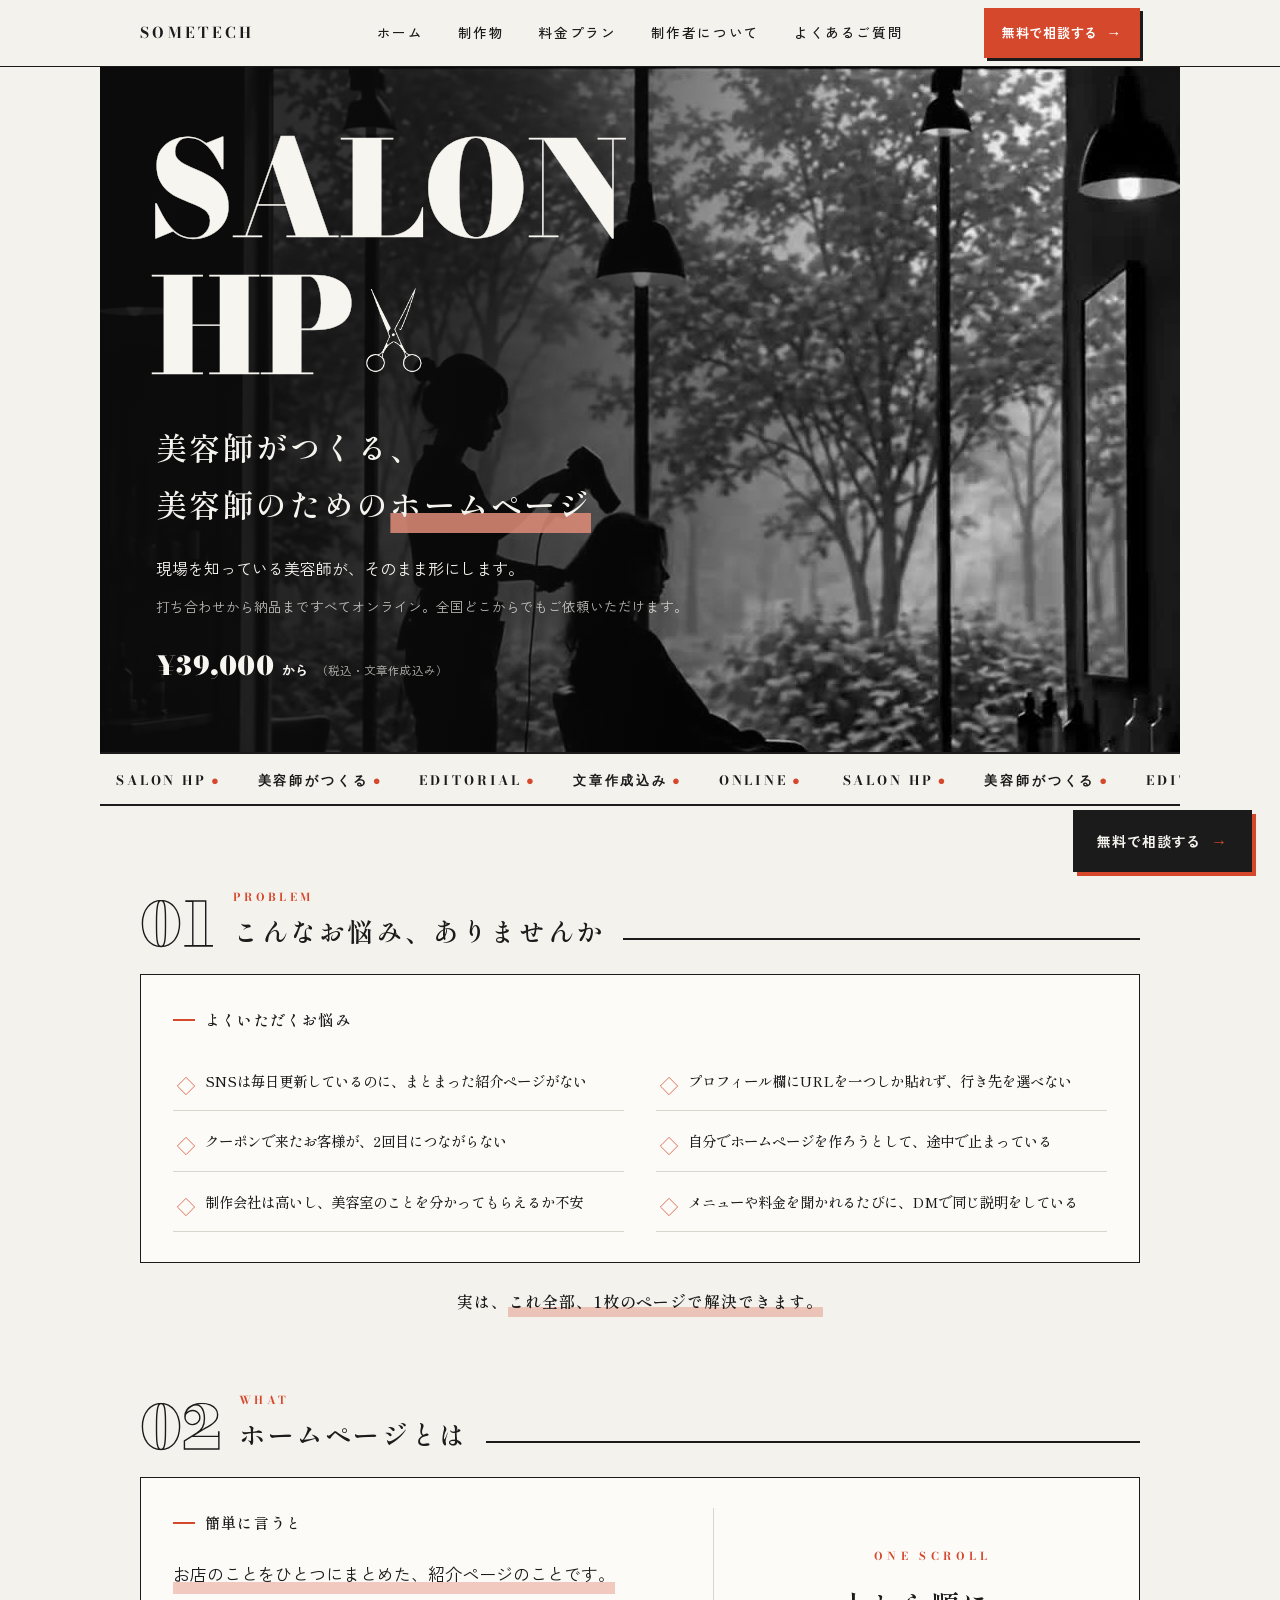
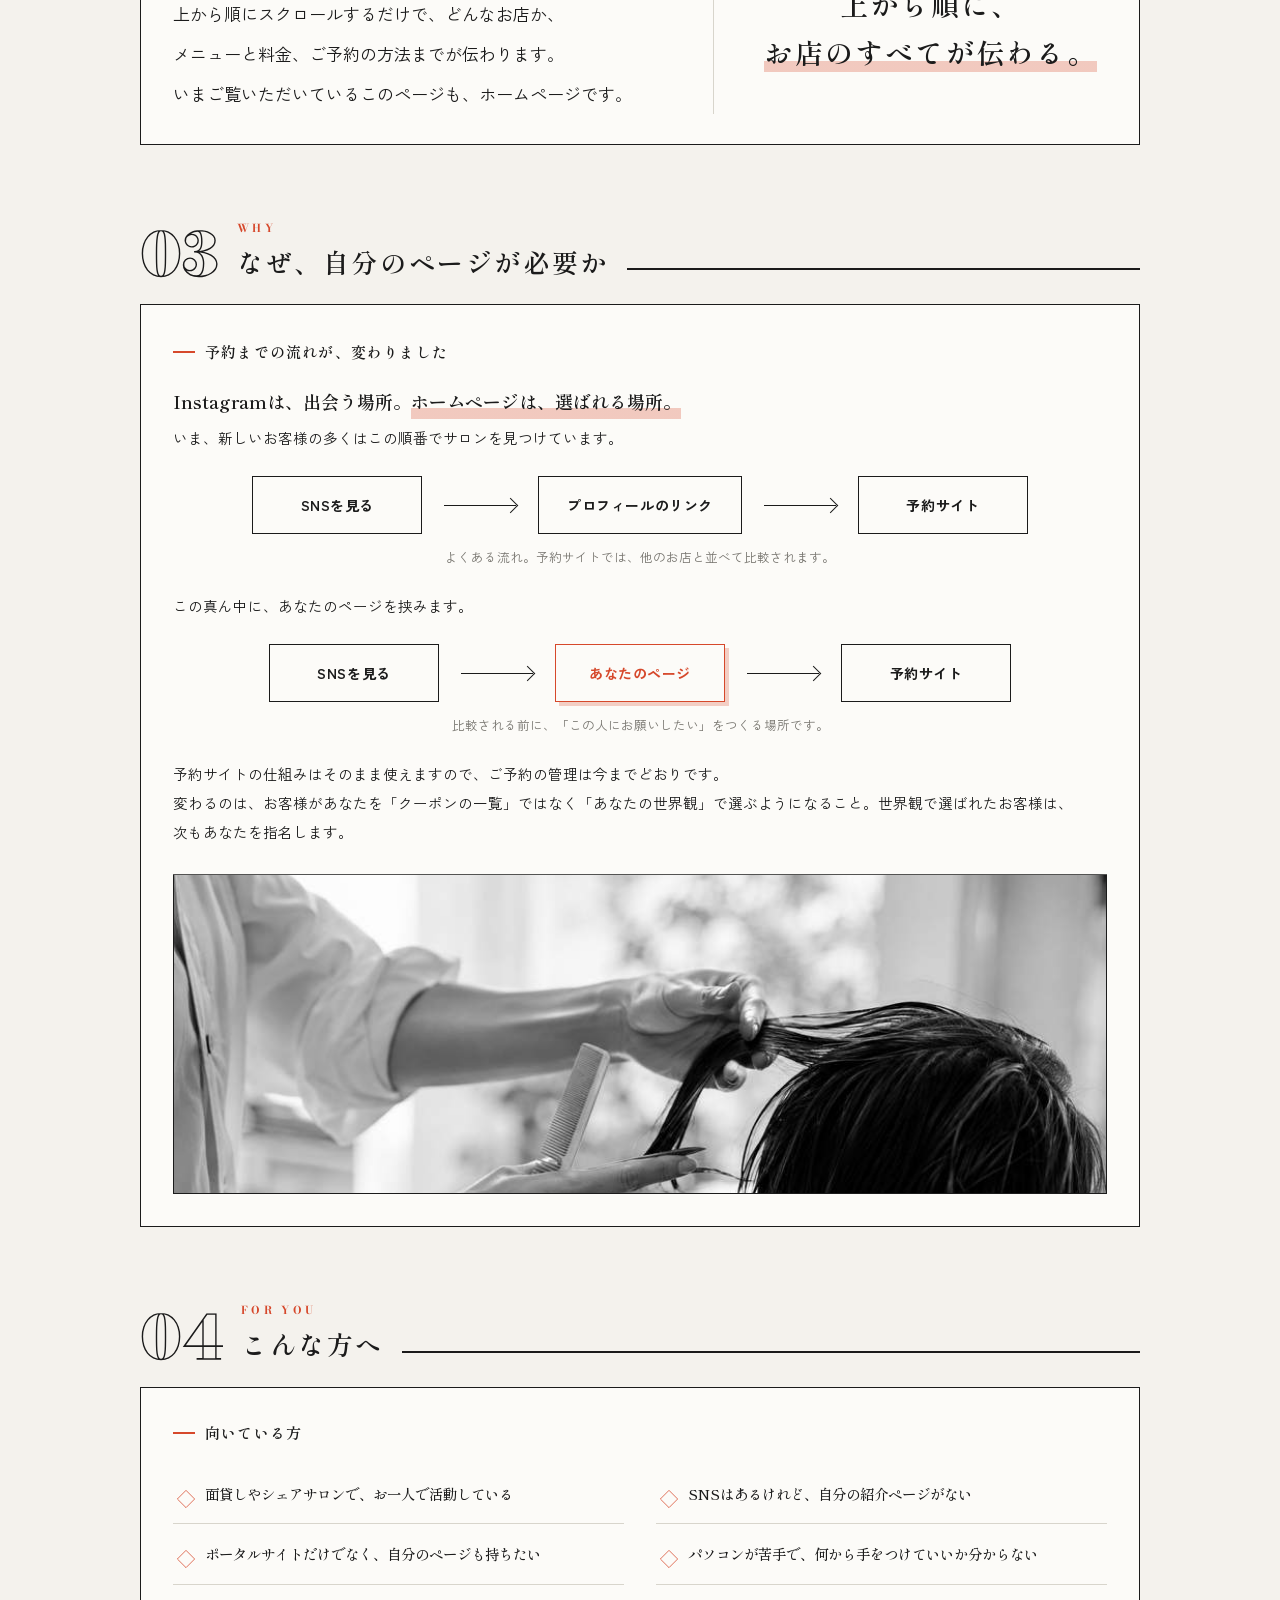
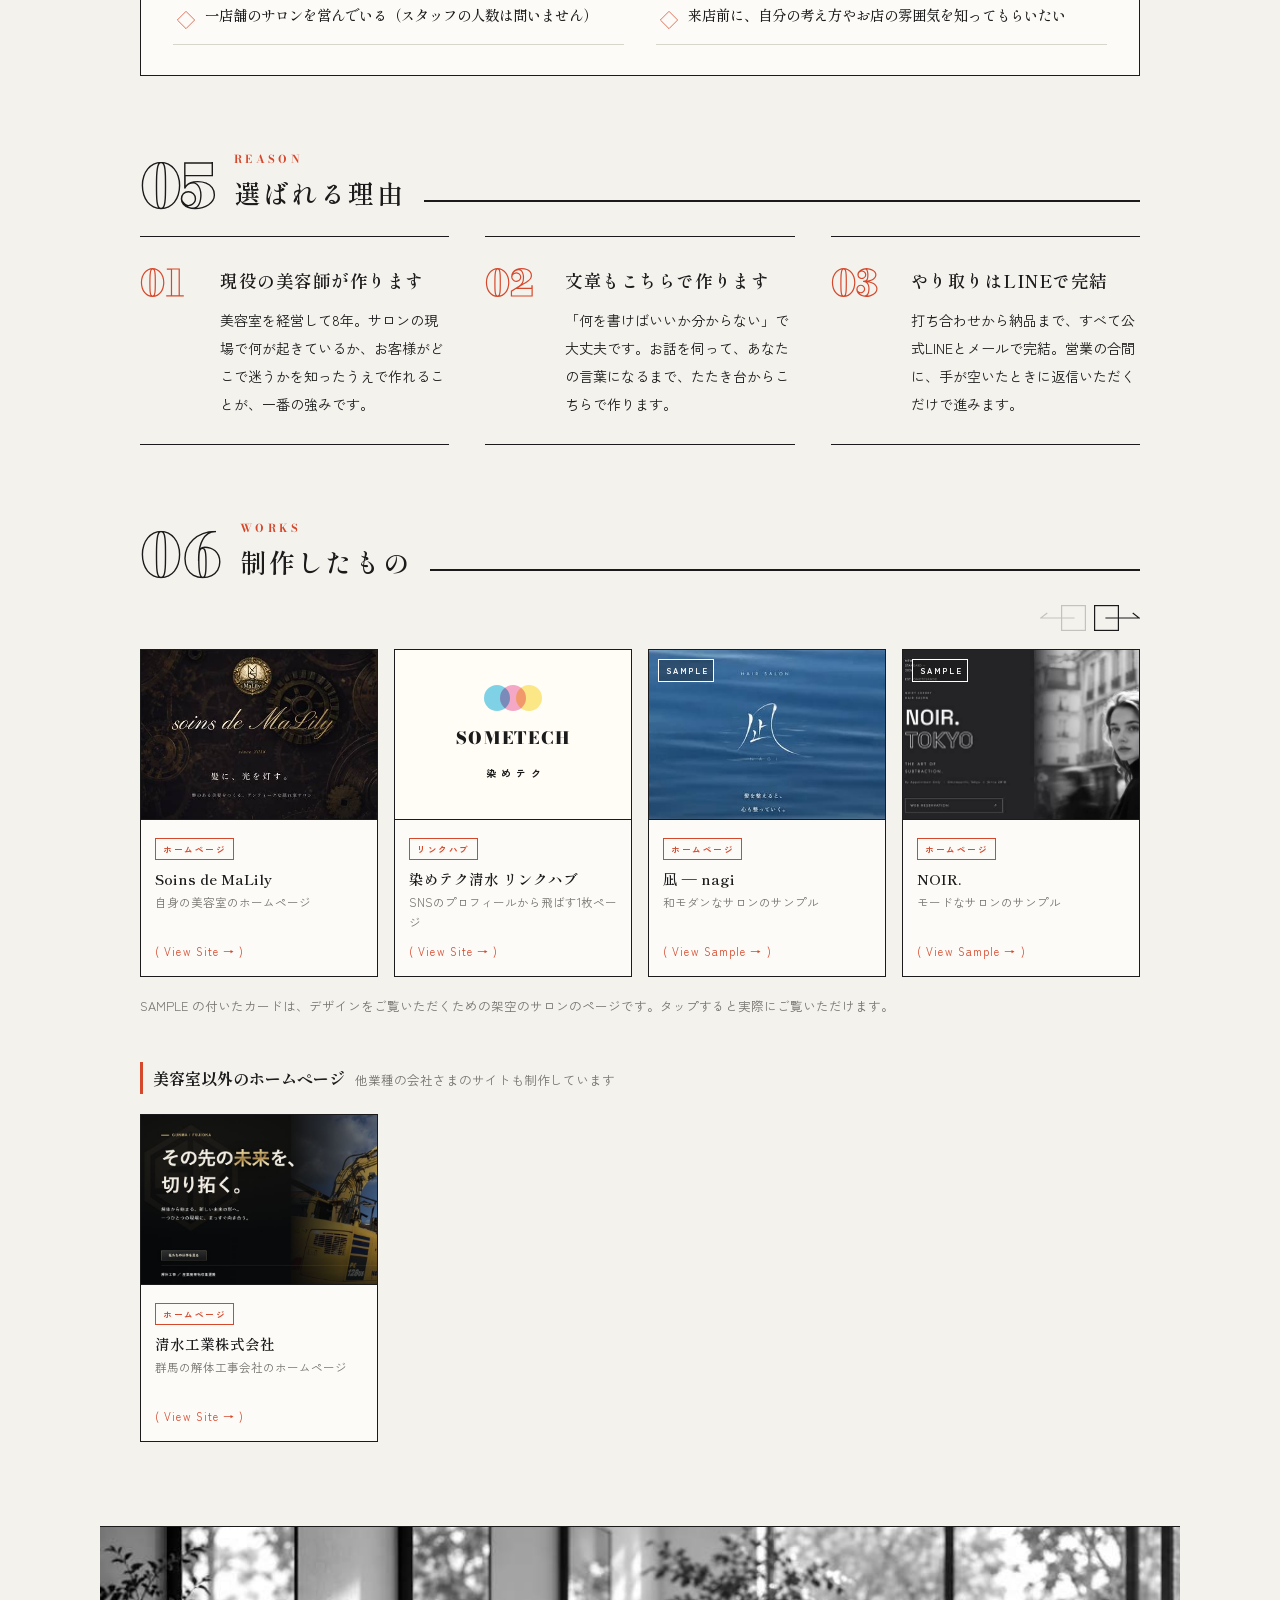
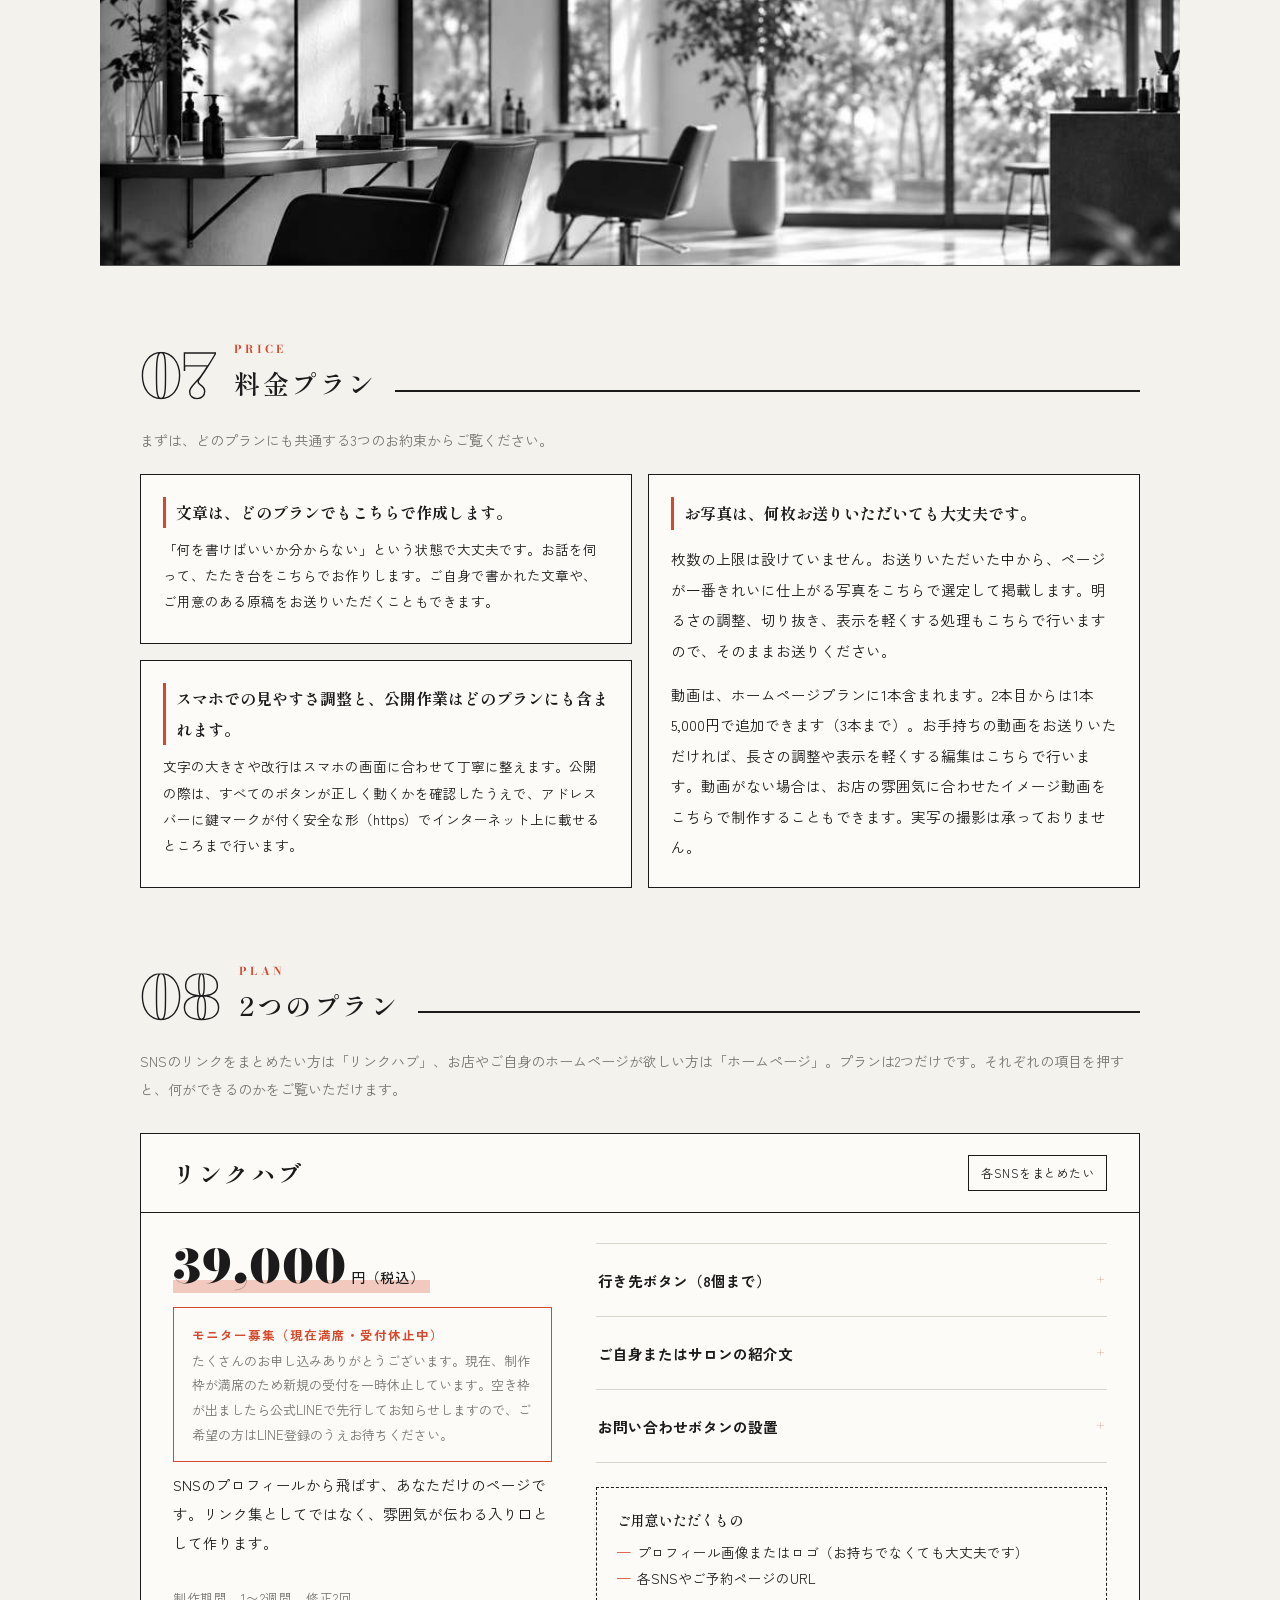
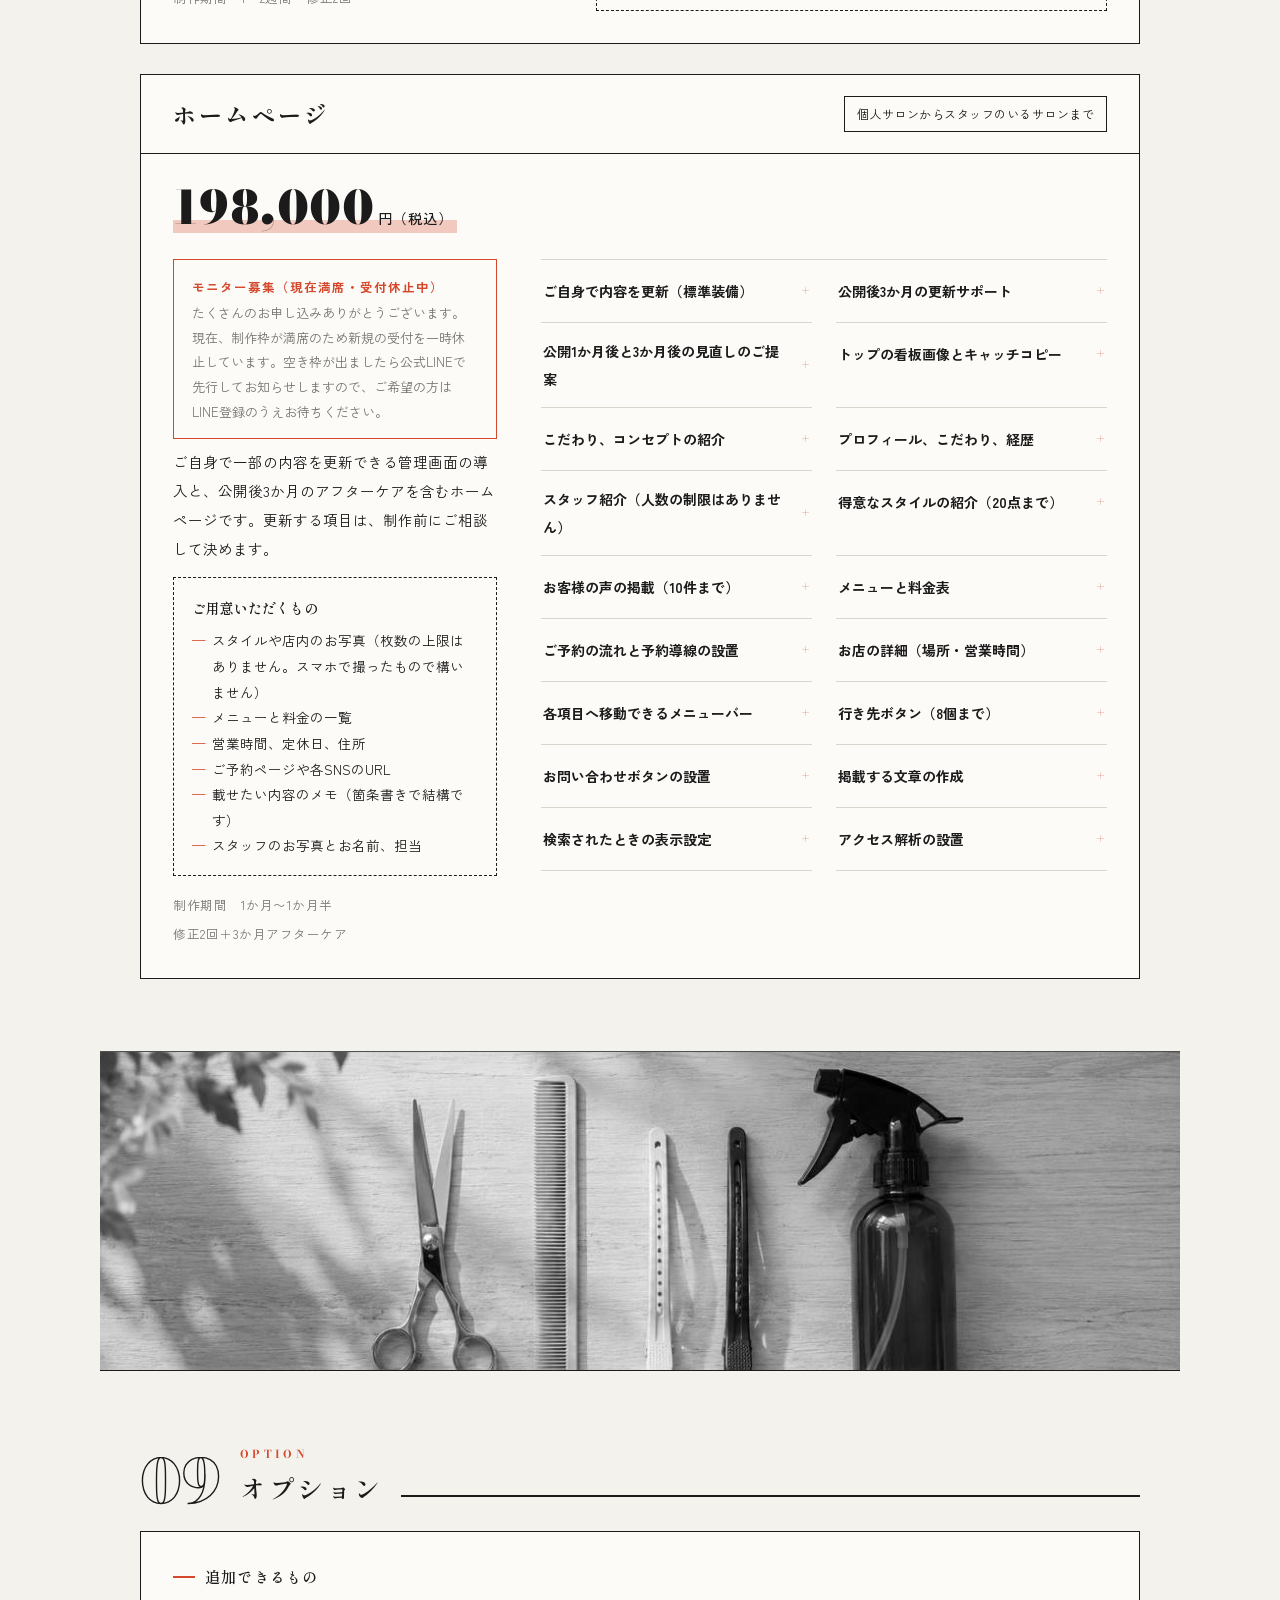
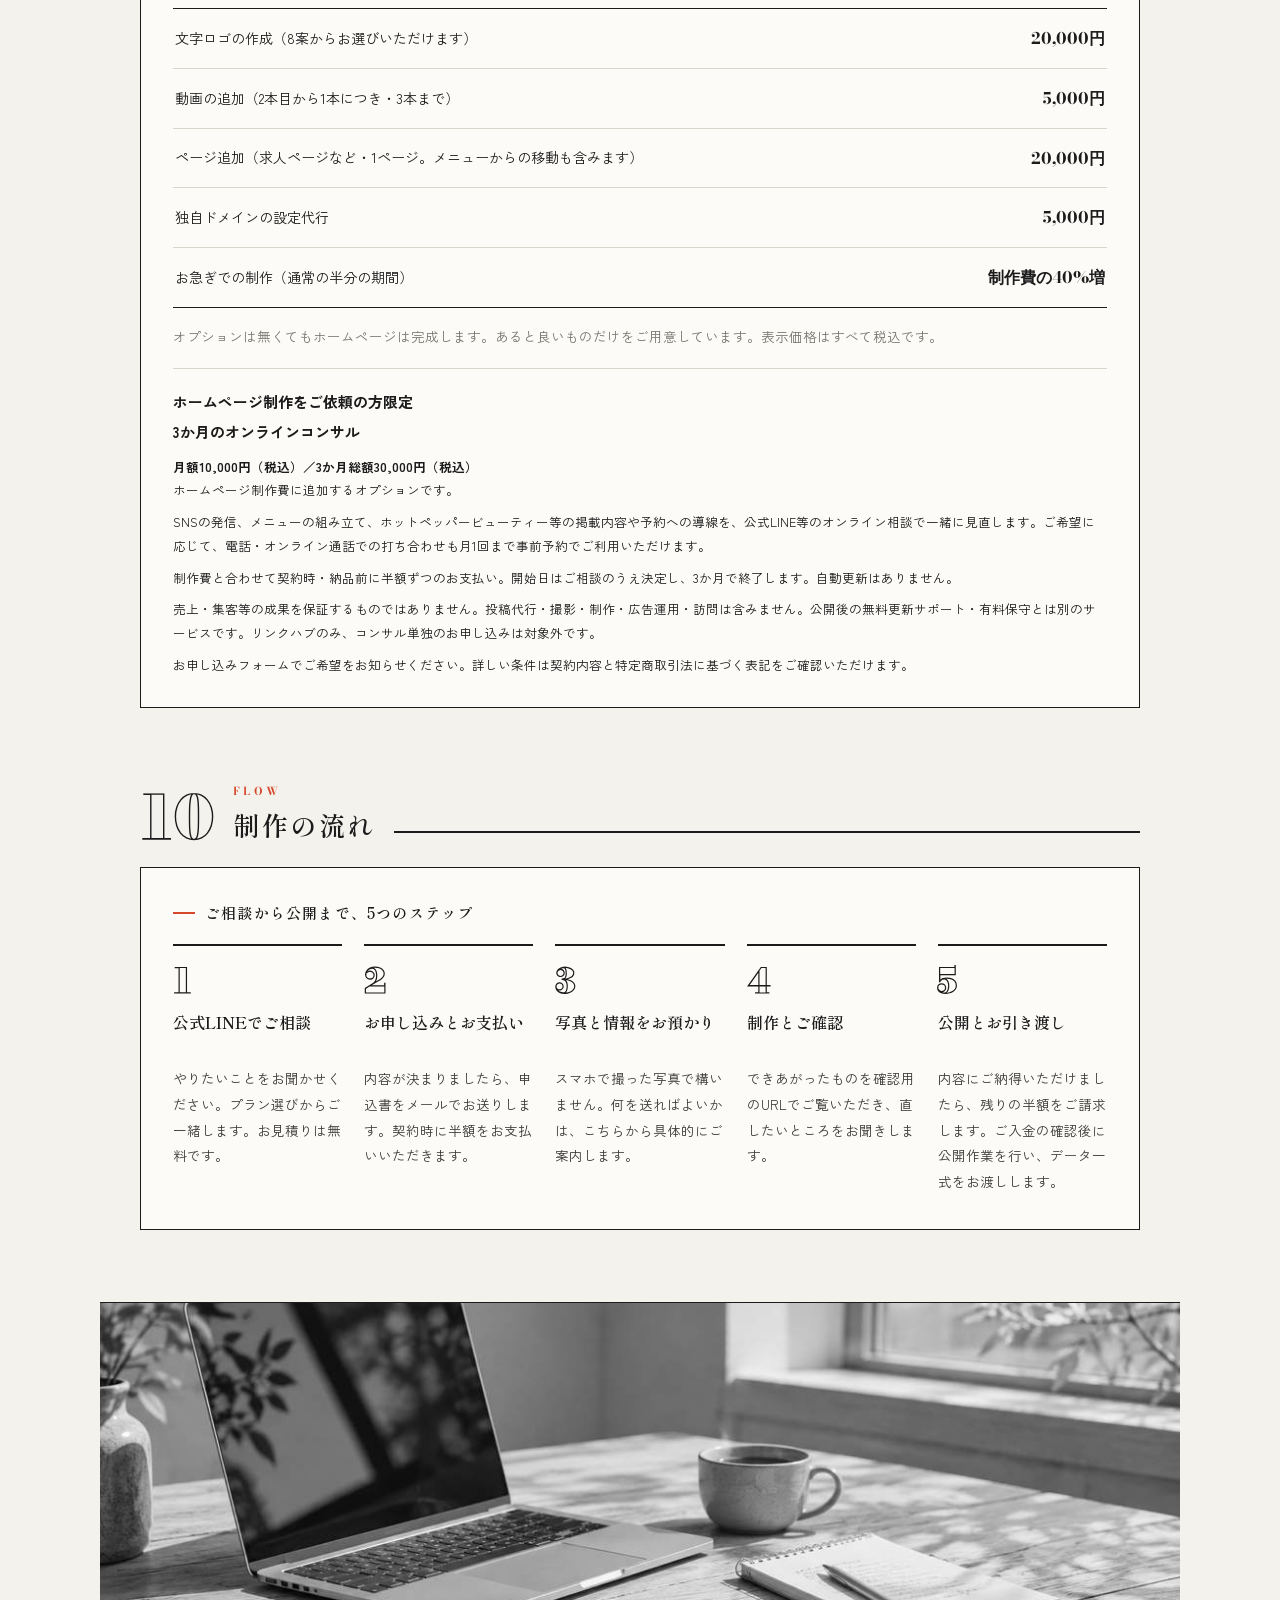
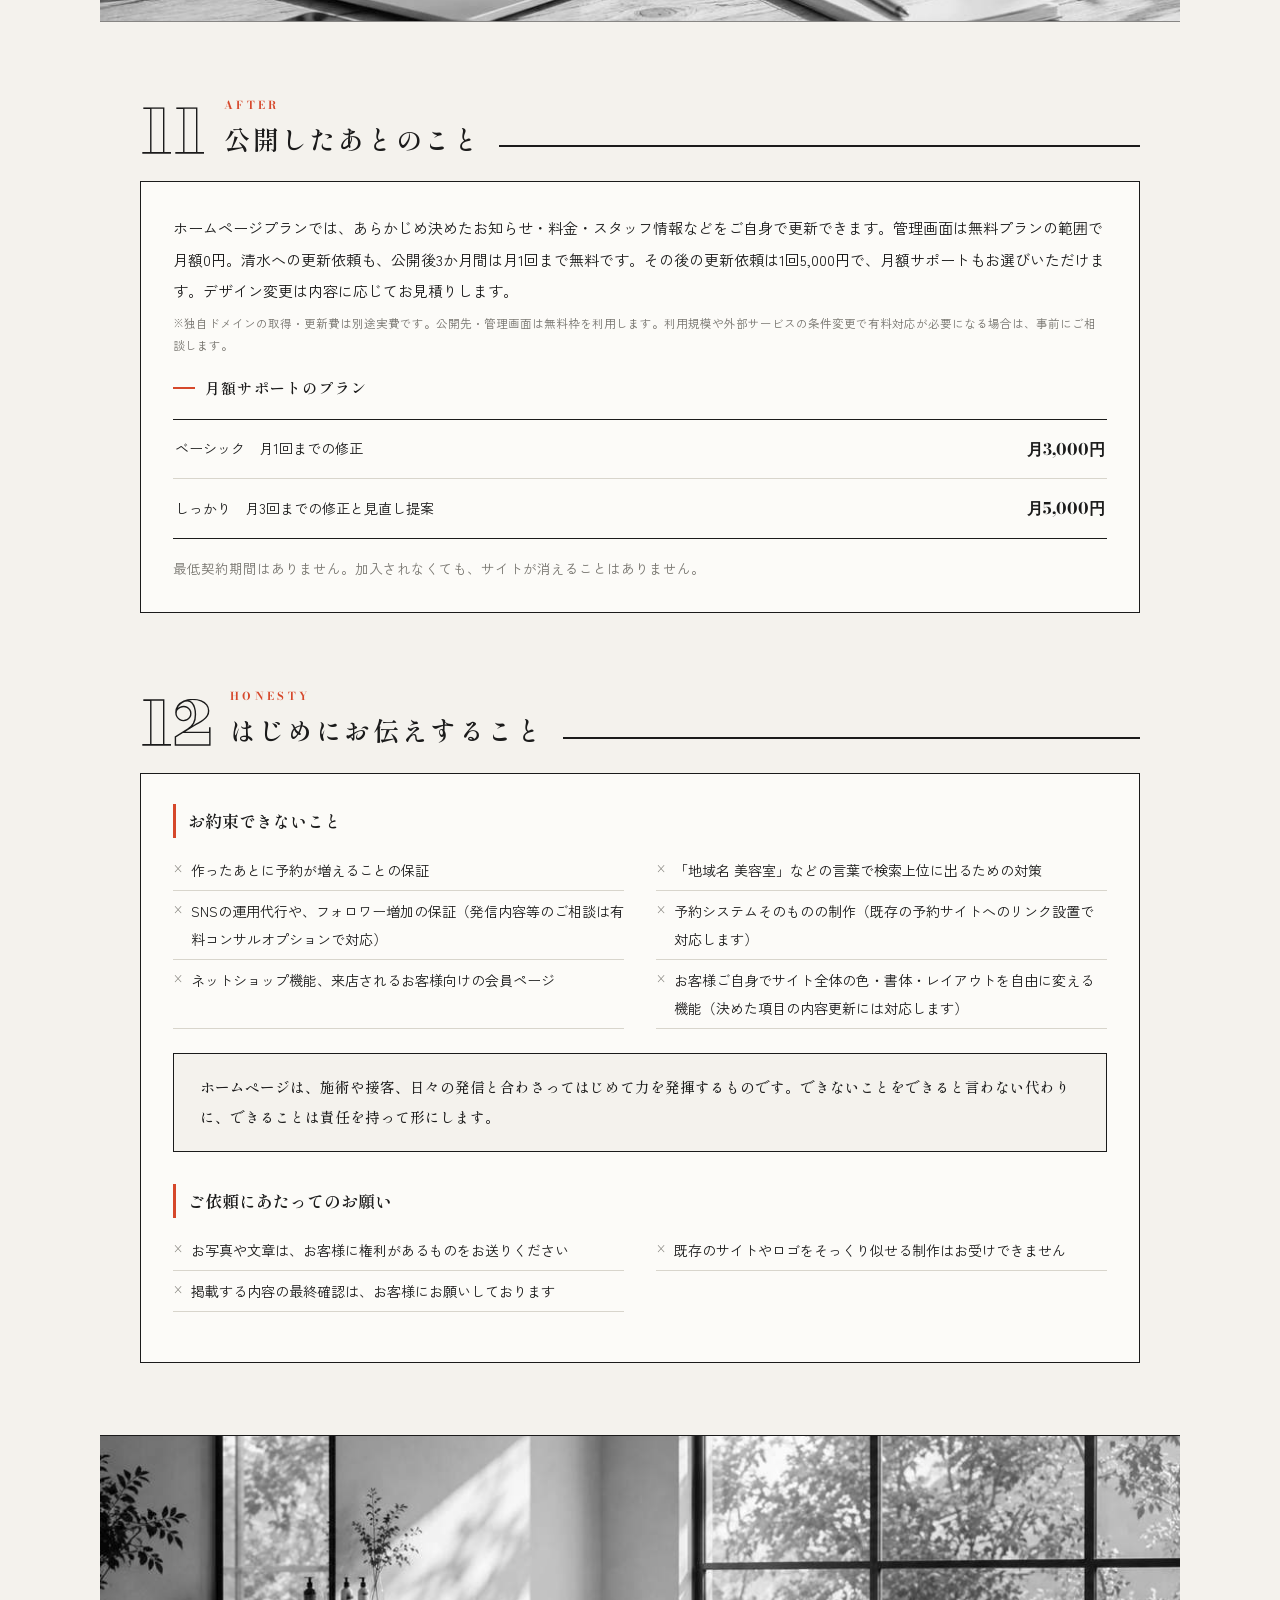
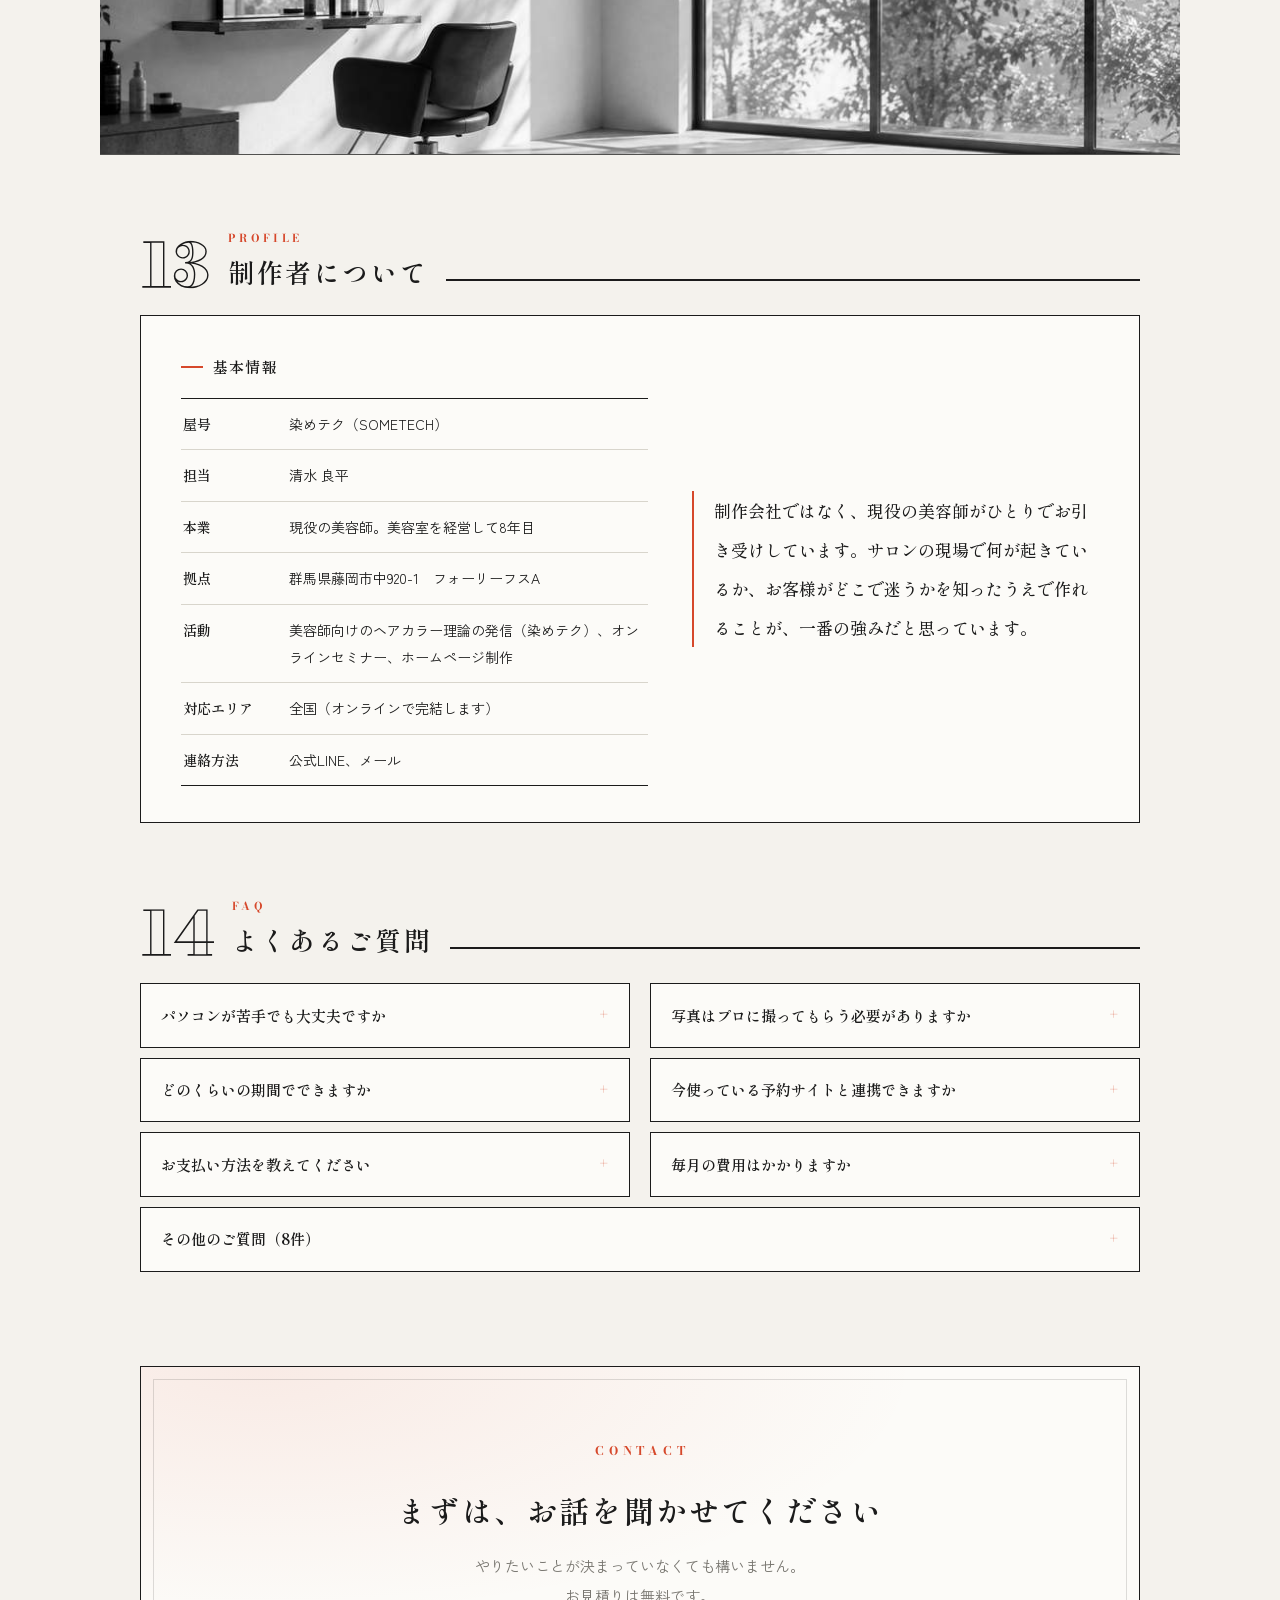
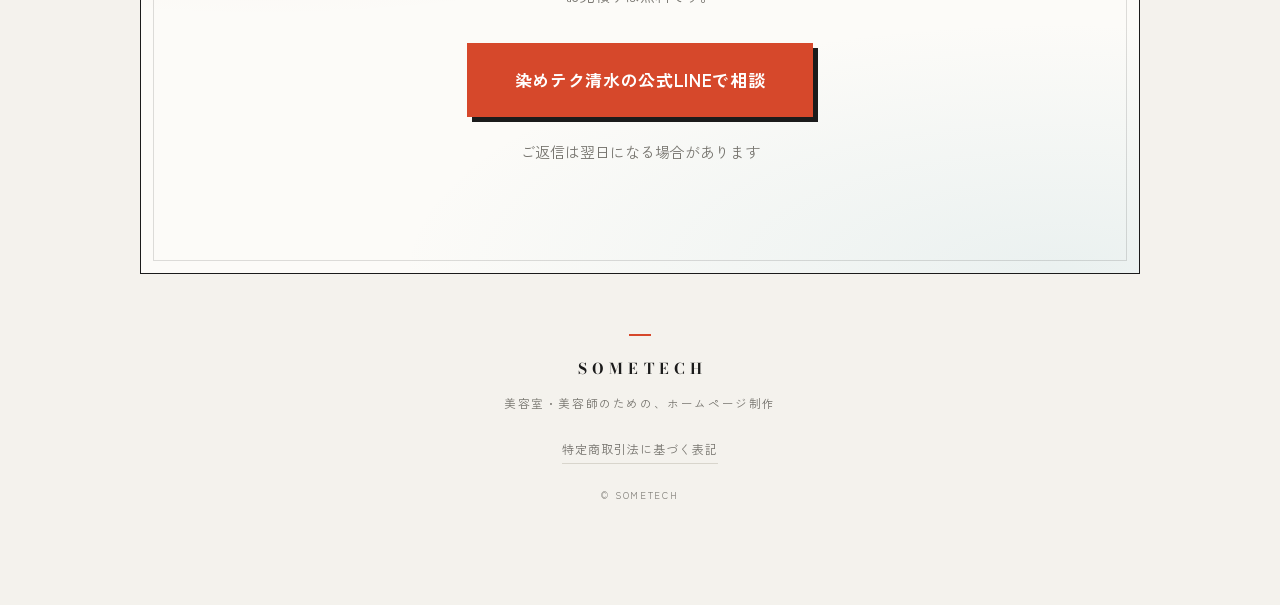
==== commit 7514c58d: "Add three-month online consulting option for website clients" ====
--- a/index.html
+++ b/index.html
@@ -1037,6 +1037,13 @@
   .fab:hover{transform:translate(2px,2px);box-shadow:2px 2px 0 var(--accent)}
   main{padding-bottom:100px}
 }
+
+.consult-option{margin-top:18px;padding-top:18px;border-top:1px solid var(--hair);}
+.consult-option h3{font-size:15px;margin:0 0 8px;}
+.consult-option p{font-size:12.5px;line-height:1.9;margin-top:8px;}
+.consult-choice{display:flex;align-items:flex-start;gap:9px;line-height:1.8;font-size:13px;cursor:pointer;}
+.consult-choice input[type=checkbox]{display:block;appearance:auto;-webkit-appearance:checkbox;position:static;opacity:1;width:18px;height:18px;flex:0 0 18px;margin:3px 0 0;}
+.consult-option:has(input:disabled){color:var(--mute);}
 </style>
 </head>
 <body>
@@ -1504,6 +1511,14 @@
         <div class="row"><span>お急ぎでの制作（通常の半分の期間）</span><span class="row-price">制作費の40%増</span></div>
       </div>
       <p class="card-note" style="font-size:12.5px;color:var(--mute);margin-top:16px;line-height:1.9">オプションは無くてもホームページは完成します。あると良いものだけをご用意しています。表示価格はすべて税込です。</p>
+      <div class="consult-option" id="online-consulting">
+        <h3>ホームページ制作をご依頼の方限定<br>3か月のオンラインコンサル</h3>
+        <p><strong>月額10,000円（税込）／3か月総額30,000円（税込）</strong><br>ホームページ制作費に追加するオプションです。</p>
+        <p>SNSの発信、メニューの組み立て、ホットペッパービューティー等の掲載内容や予約への導線を、公式LINE等のオンライン相談で一緒に見直します。ご希望に応じて、電話・オンライン通話での打ち合わせも月1回まで事前予約でご利用いただけます。</p>
+        <p>制作費と合わせて契約時・納品前に半額ずつのお支払い。開始日はご相談のうえ決定し、3か月で終了します。自動更新はありません。</p>
+        <p>売上・集客等の成果を保証するものではありません。投稿代行・撮影・制作・広告運用・訪問は含みません。公開後の無料更新サポート・有料保守とは別のサービスです。リンクハブのみ、コンサル単独のお申し込みは対象外です。</p>
+        <p><a href="form.html">お申し込みフォーム</a>でご希望をお知らせください。詳しい条件は<a href="keiyaku.html">契約内容</a>と<a href="tokushoho.html">特定商取引法に基づく表記</a>をご確認いただけます。</p>
+      </div>
     </div>
   
   </section>
@@ -1577,7 +1592,7 @@
       <ul>
         <li>作ったあとに予約が増えることの保証</li>
         <li>「地域名 美容室」などの言葉で検索上位に出るための対策</li>
-        <li>SNSの運用代行や、フォロワーを増やすためのご支援</li>
+        <li>SNSの運用代行や、フォロワー増加の保証（発信内容等のご相談は有料コンサルオプションで対応）</li>
         <li>予約システムそのものの制作（既存の予約サイトへのリンク設置で対応します）</li>
         <li>ネットショップ機能、来店されるお客様向けの会員ページ</li>
         <li>お客様ご自身でサイト全体の色・書体・レイアウトを自由に変える機能（決めた項目の内容更新には対応します）</li>
@@ -1646,7 +1661,7 @@
 
     <details>
       <summary><span>毎月の費用はかかりますか</span></summary>
-      <p>公開先と管理画面は無料プランの範囲で月額0円です。独自ドメインの取得・更新費は別途実費で、月額サポートは任意です。管理画面の利用人数・容量などが無料枠を超える場合や、外部サービスの条件が変わる場合は、必要な費用を事前にご相談します。</p>
+      <p>公開先と管理画面は無料プランの範囲で月額0円です。独自ドメインの取得・更新費は別途実費で、月額サポートは任意です。オンラインコンサルをご希望の場合は、別途月額10,000円（税込）・3か月総額30,000円（税込）がかかります。管理画面の利用人数・容量などが無料枠を超える場合や、外部サービスの条件が変わる場合は、必要な費用を事前にご相談します。</p>
     </details>
 
     <details class="faq-more">
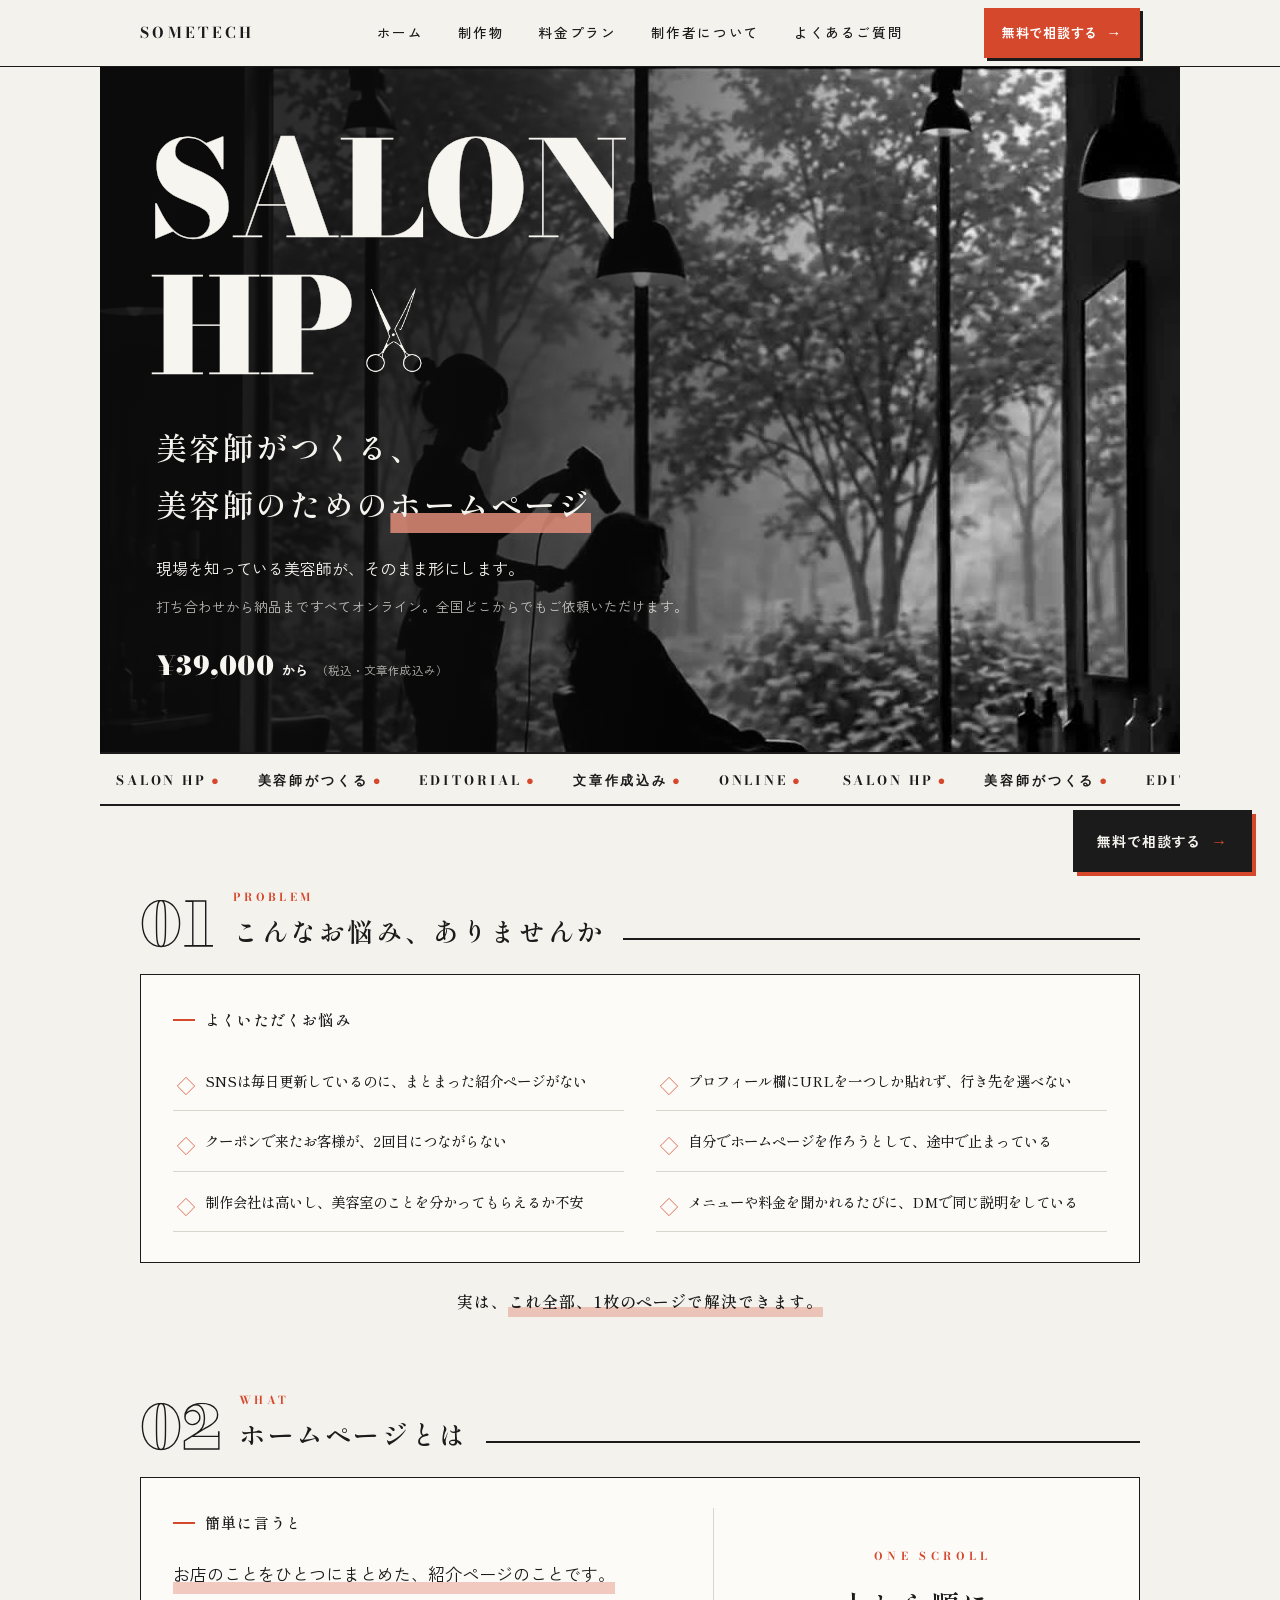
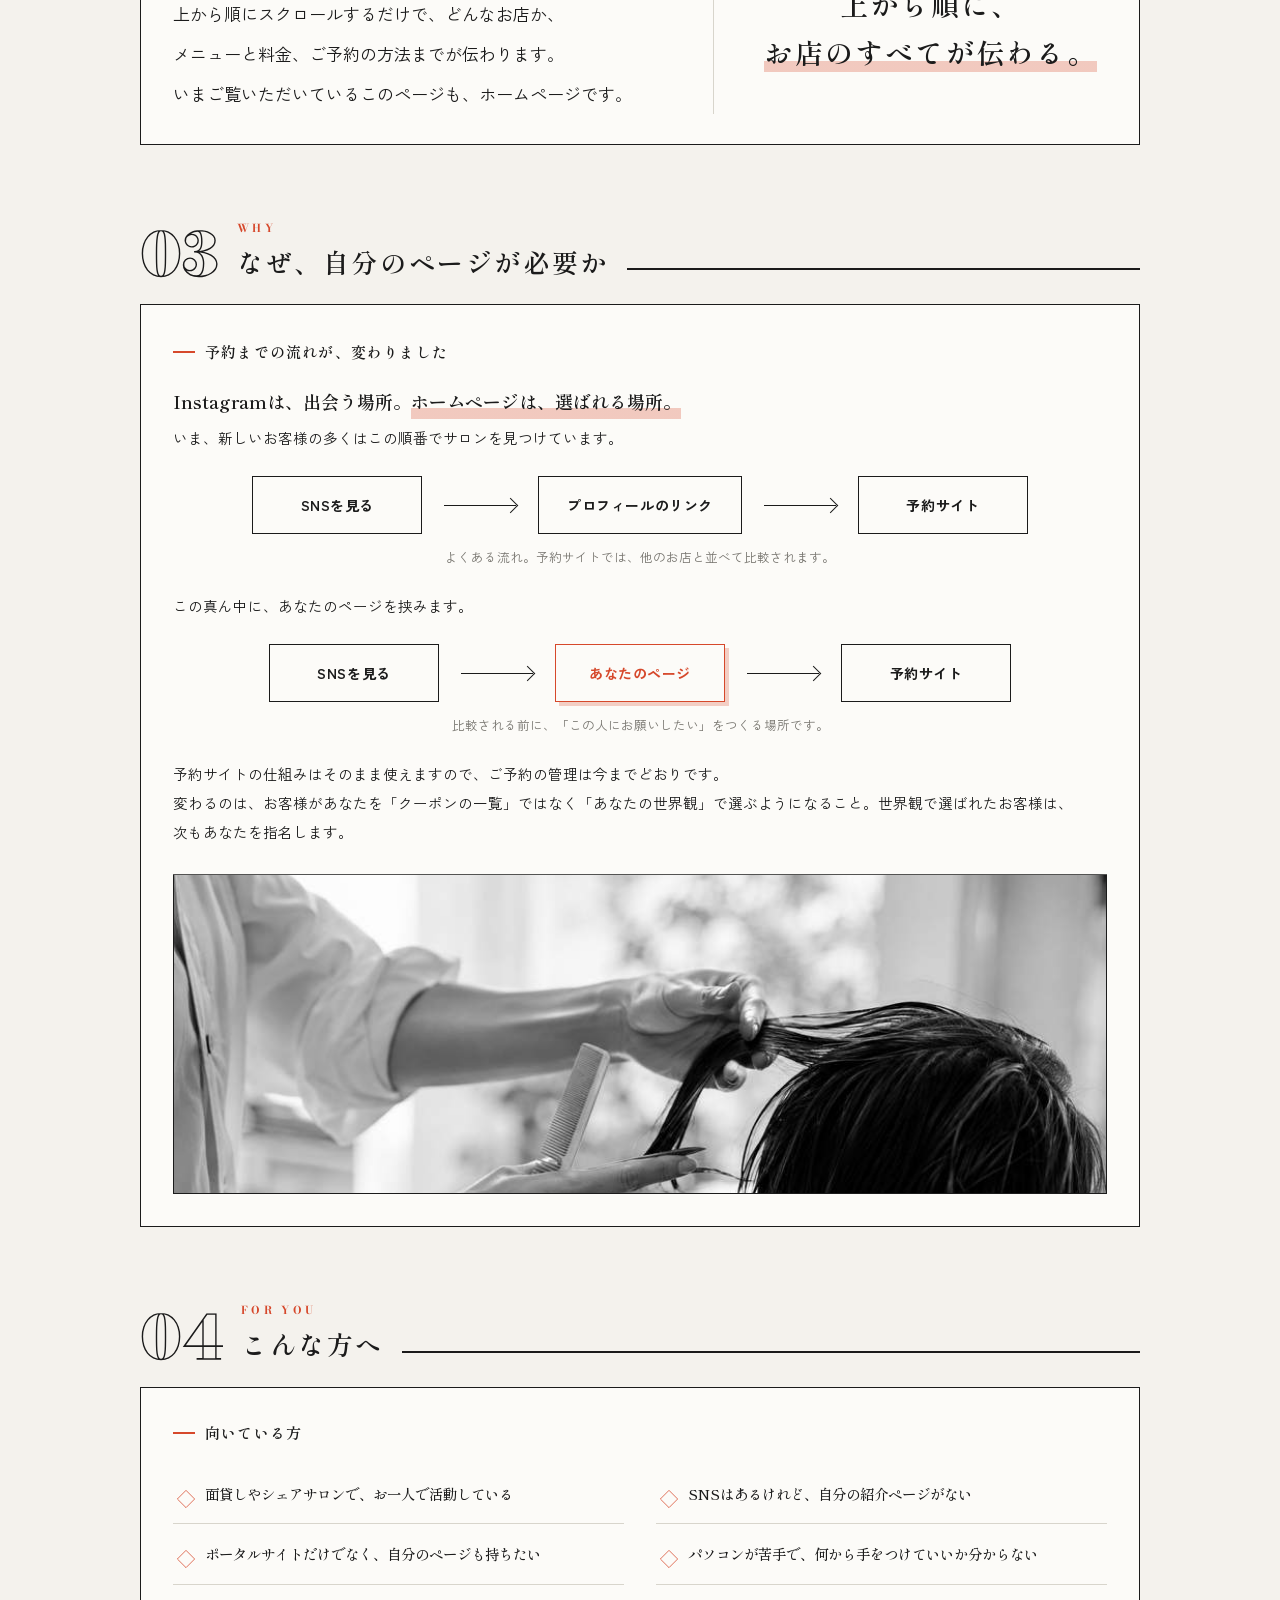
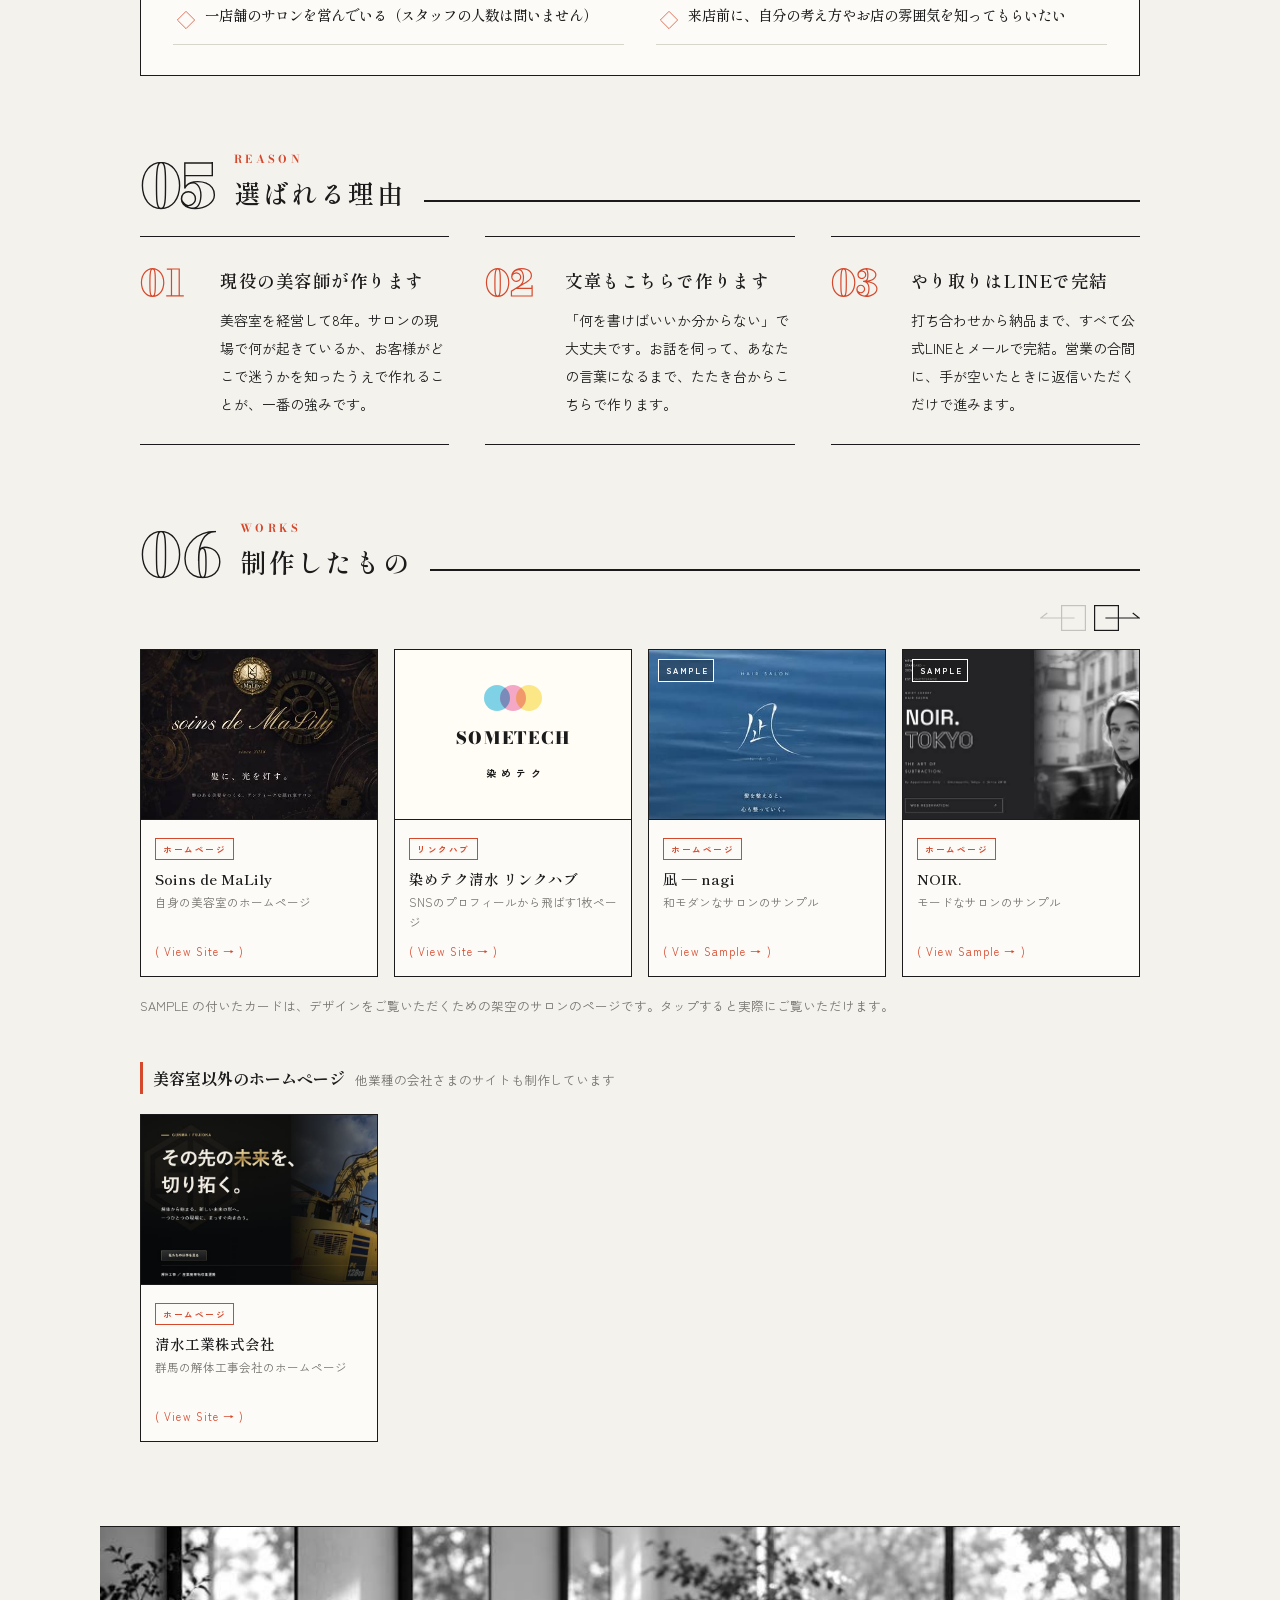
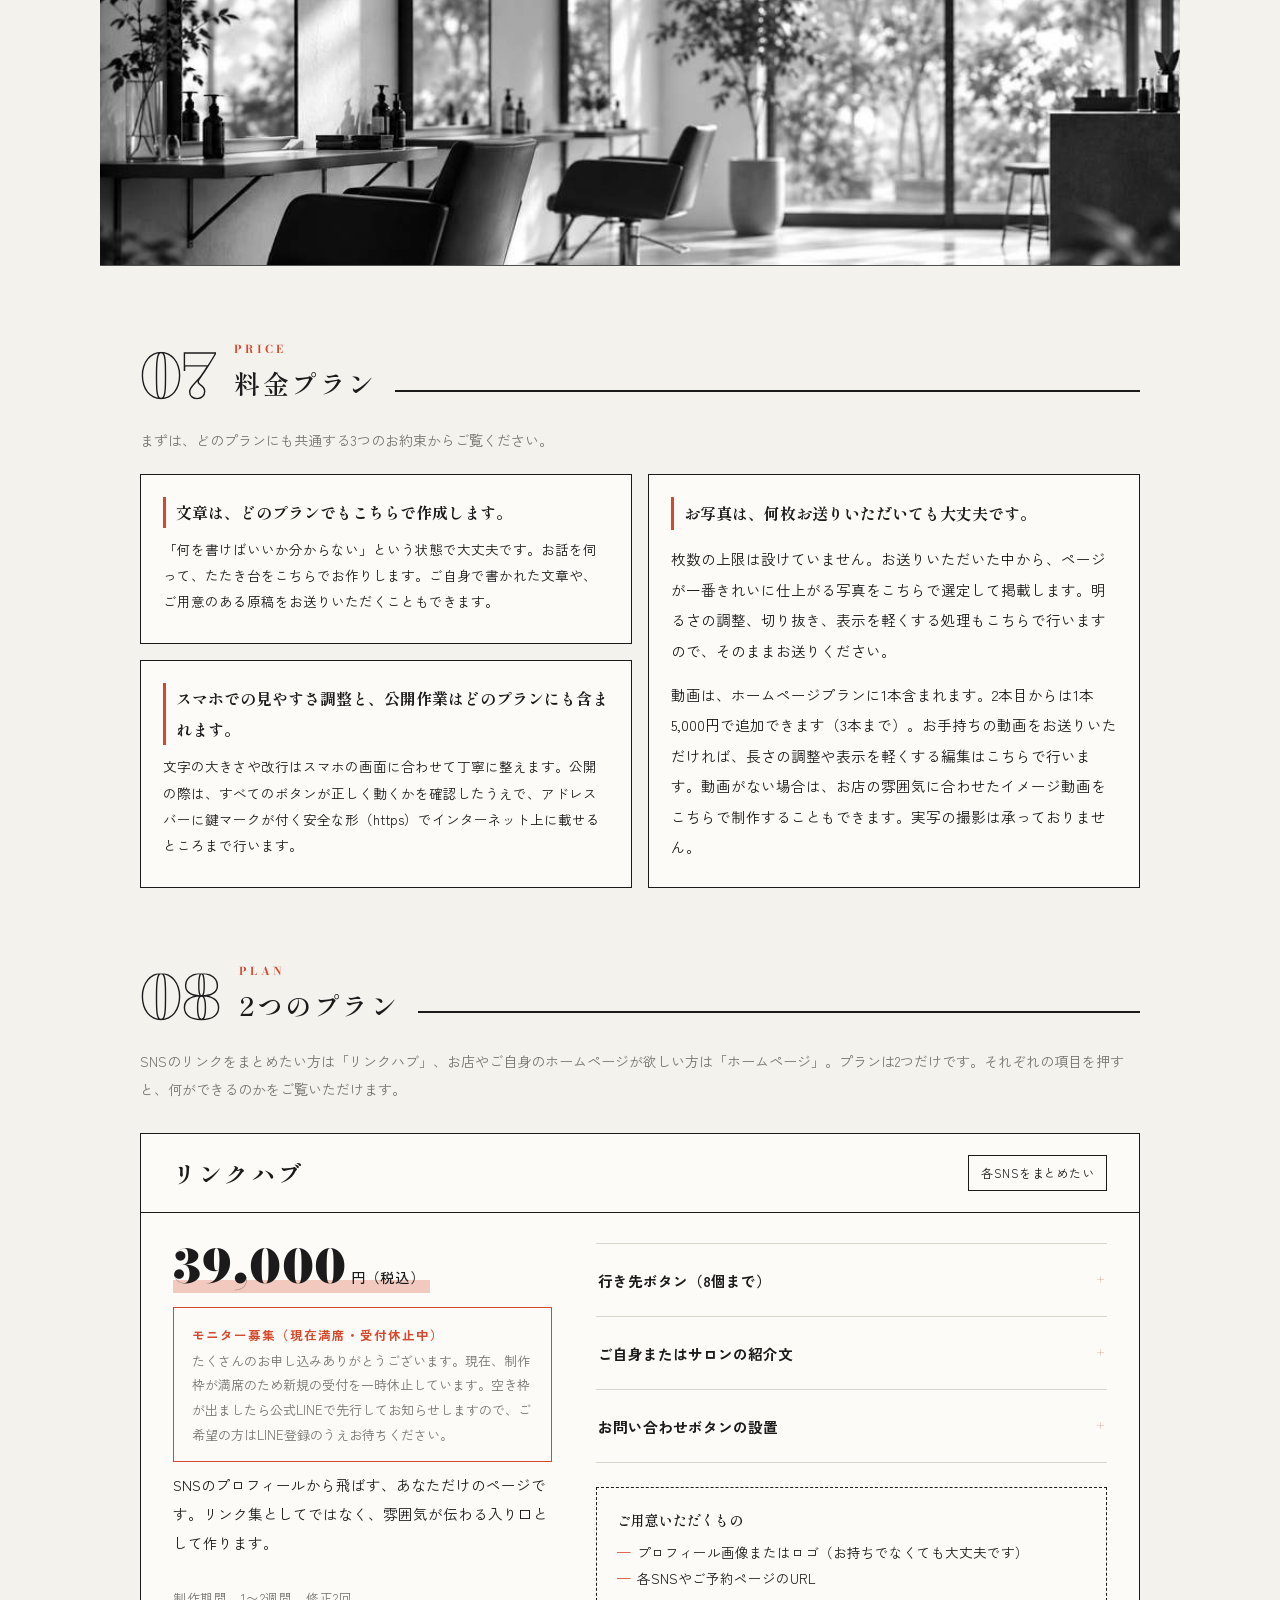
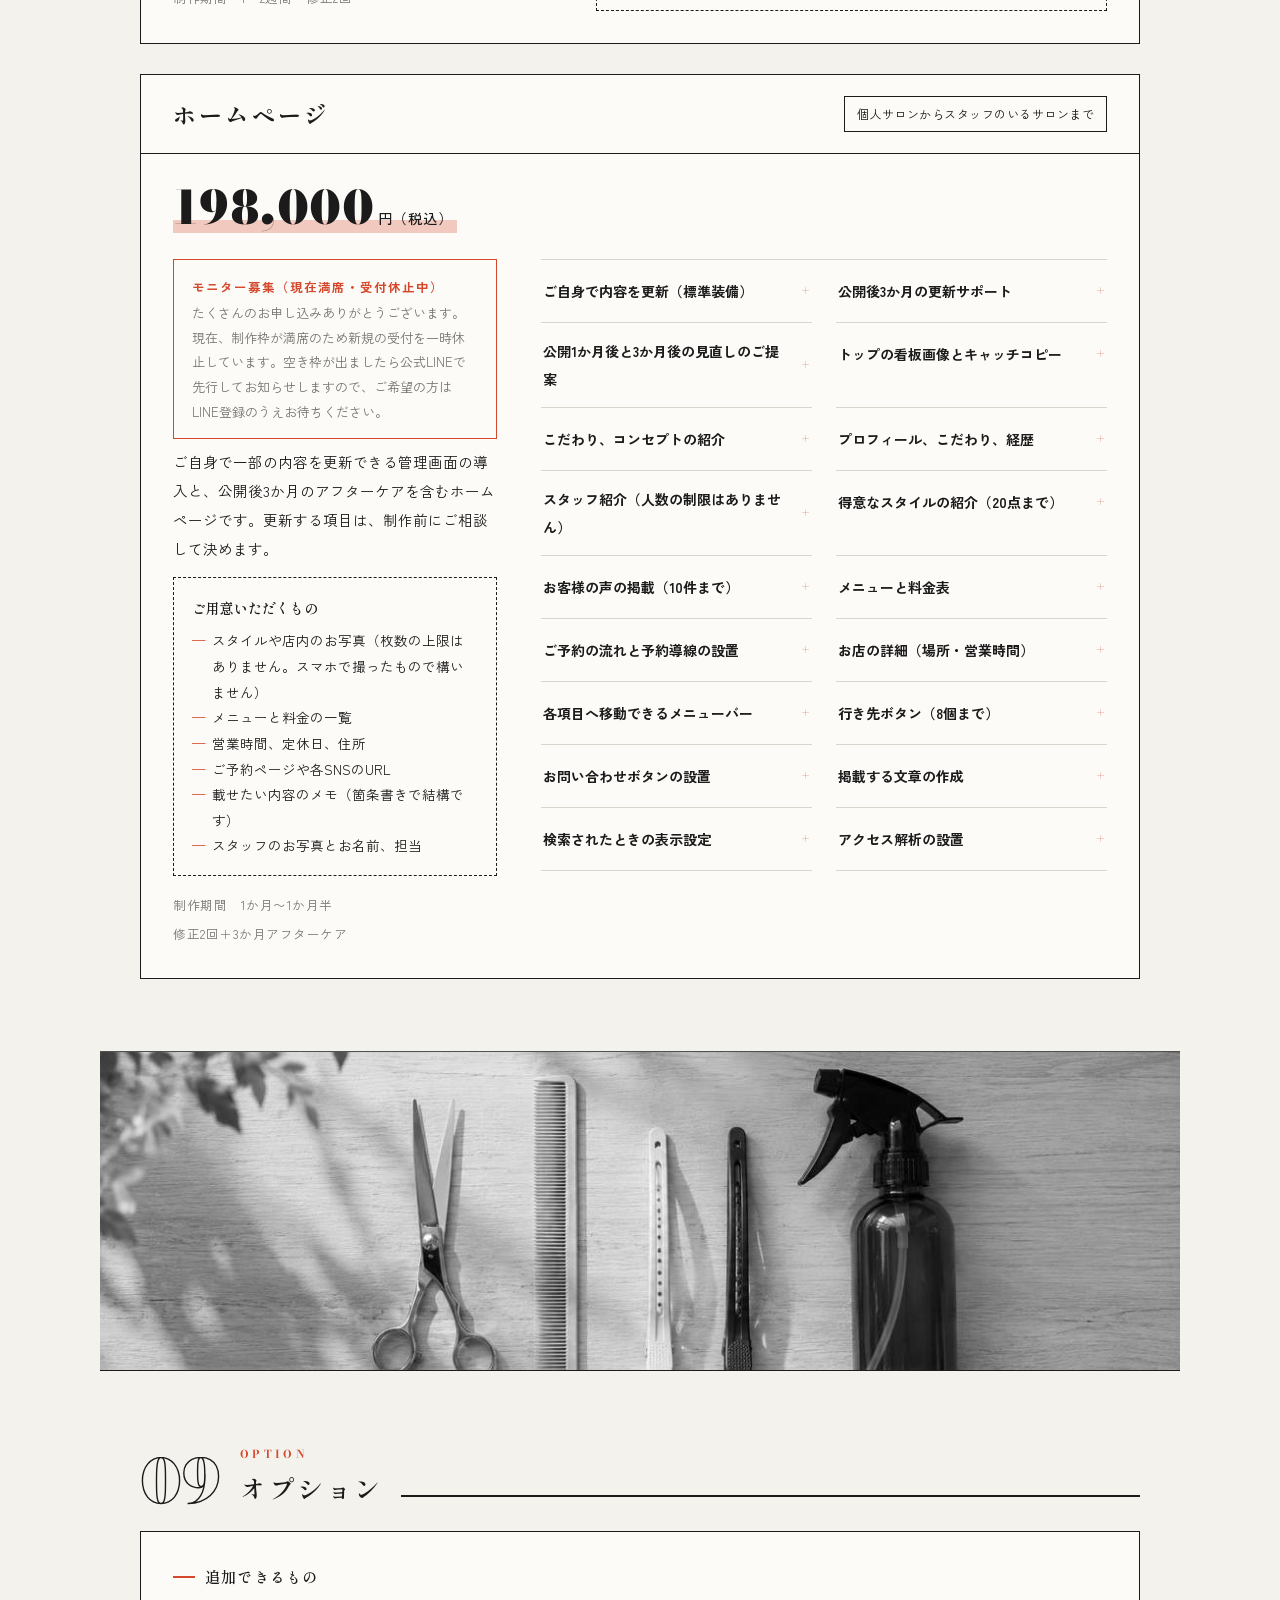
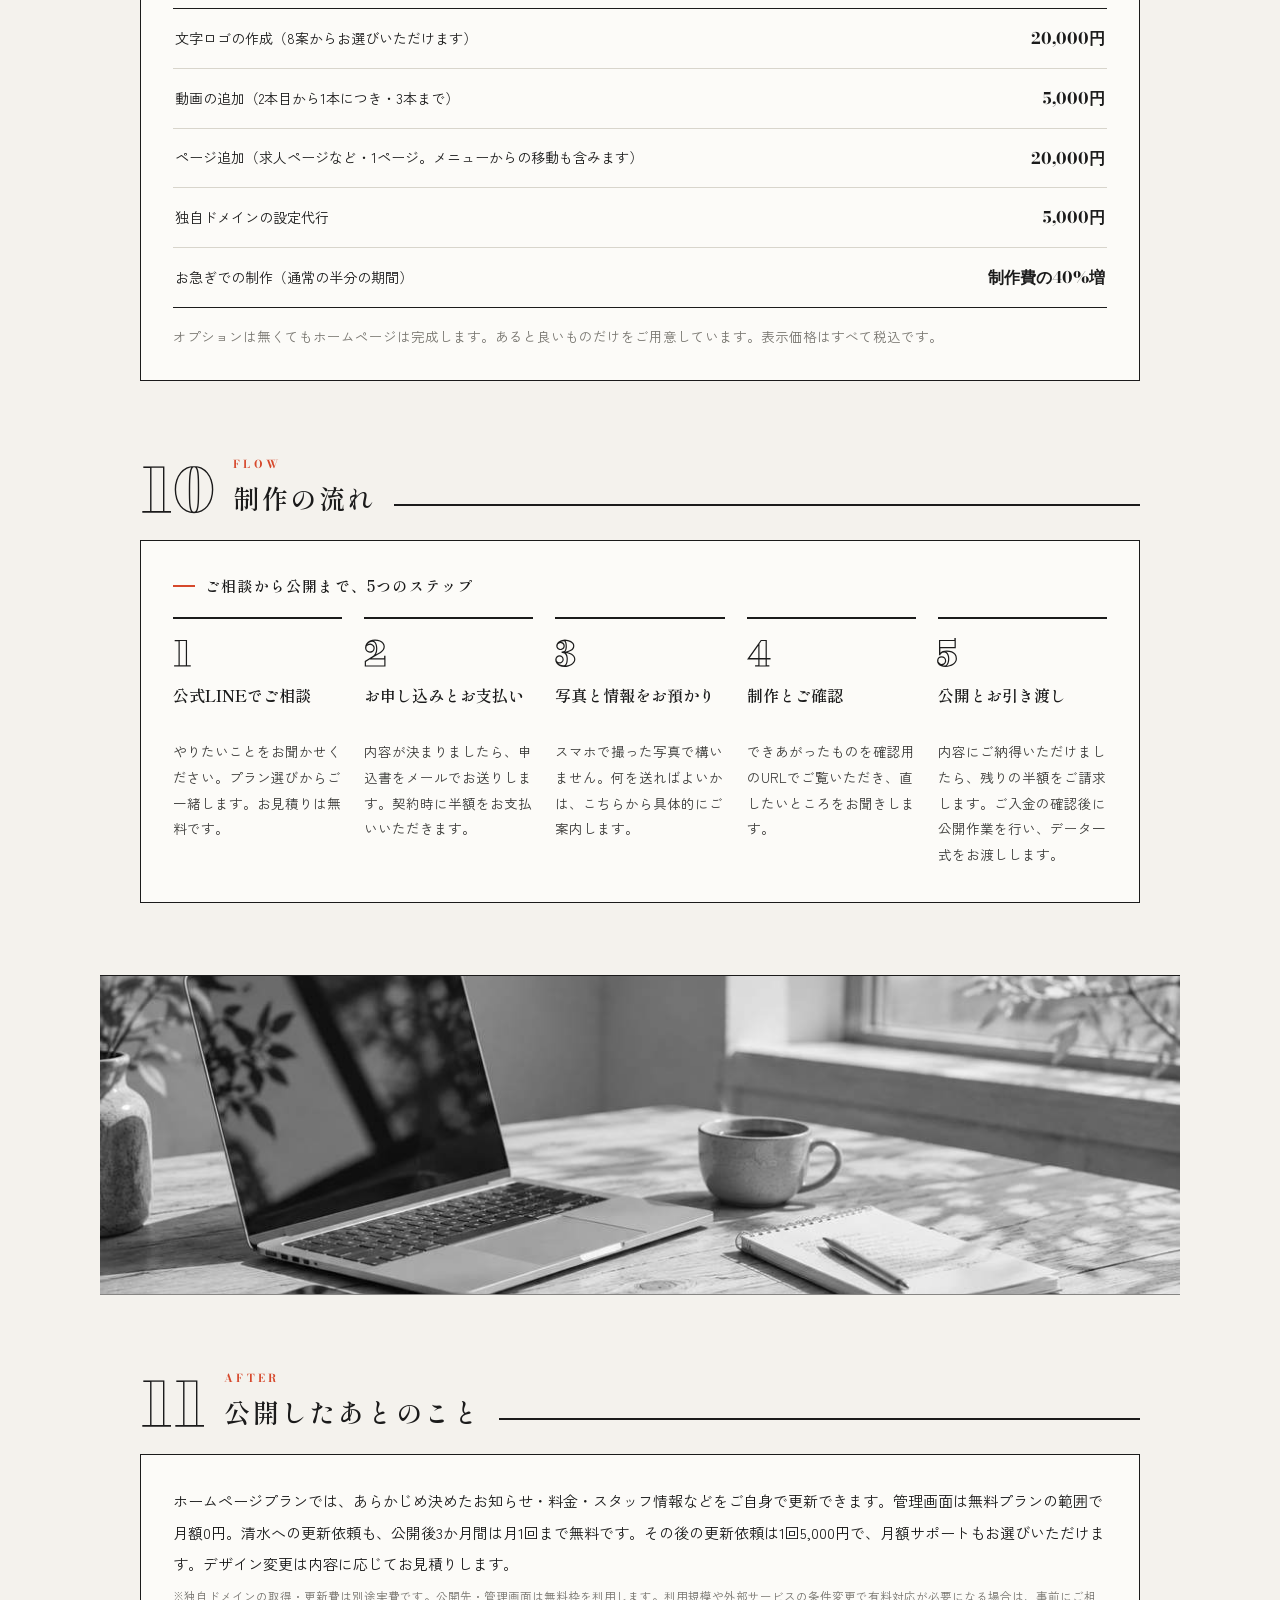
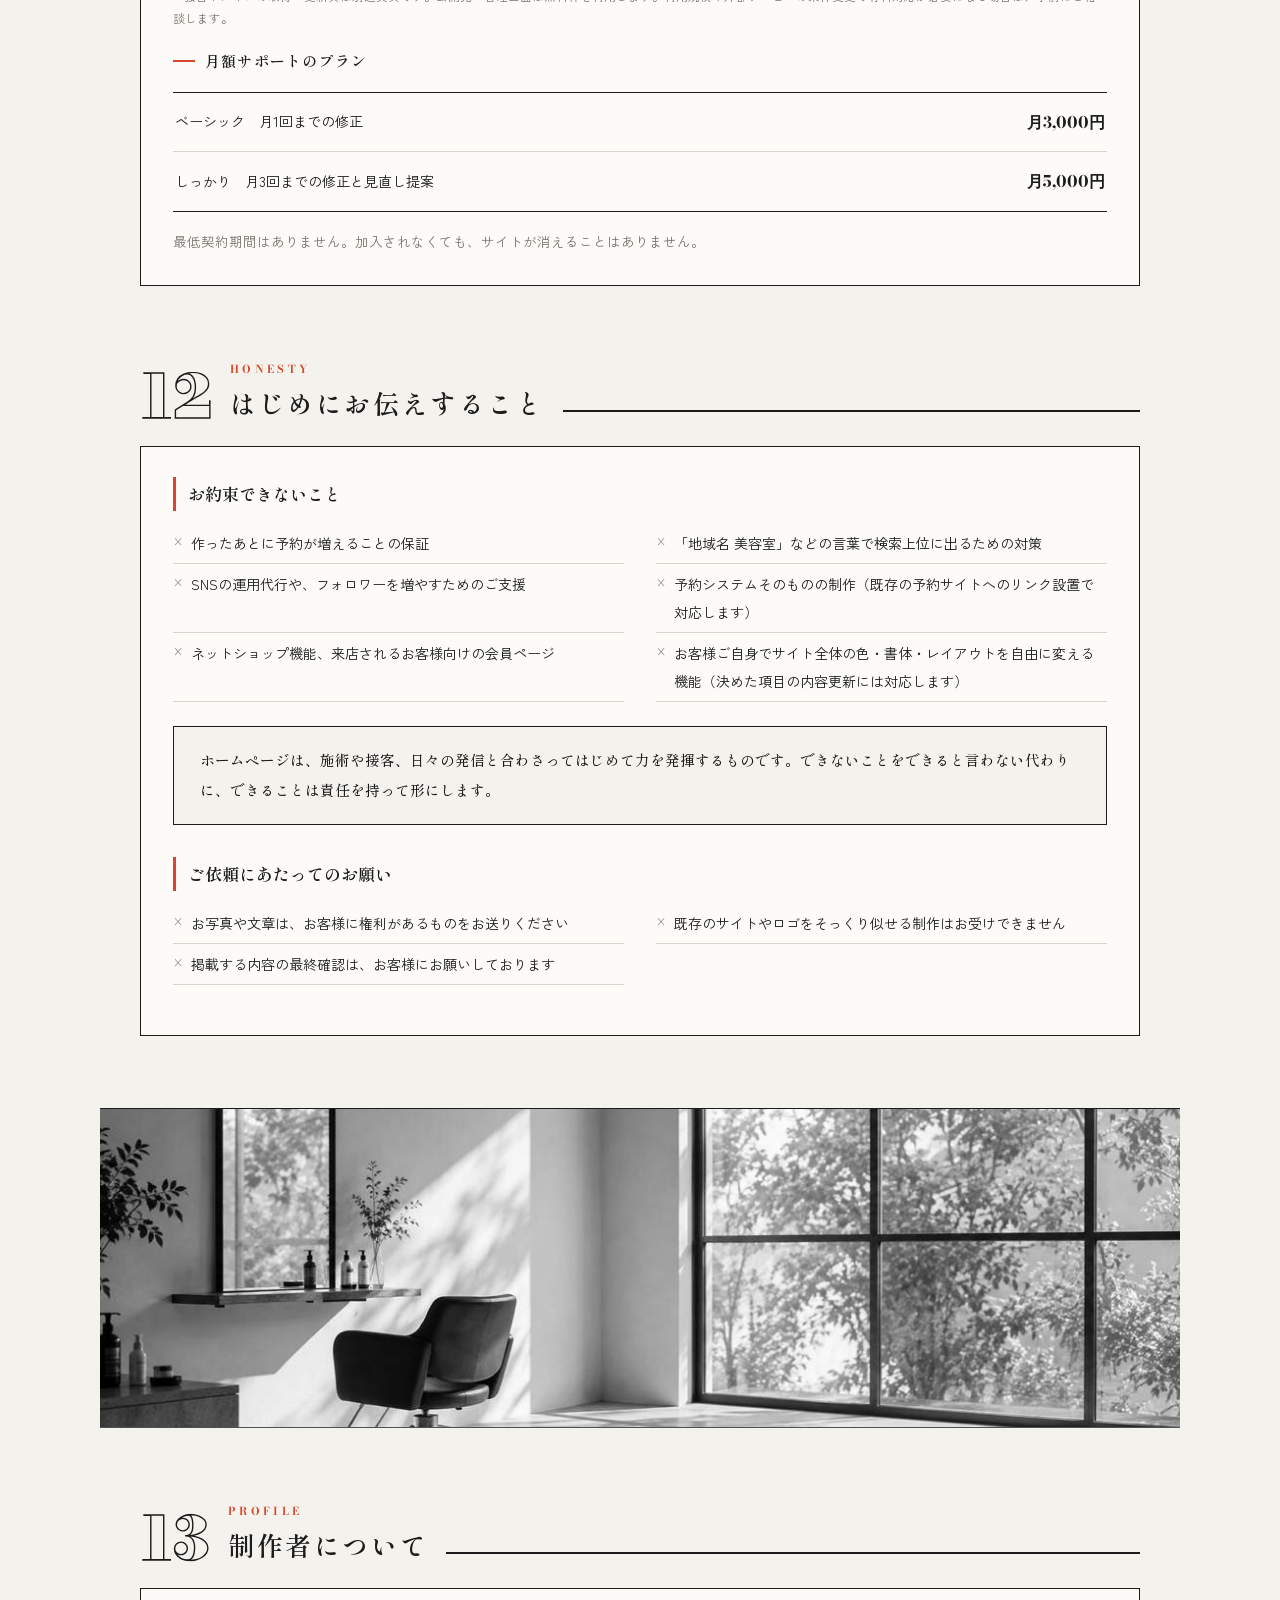
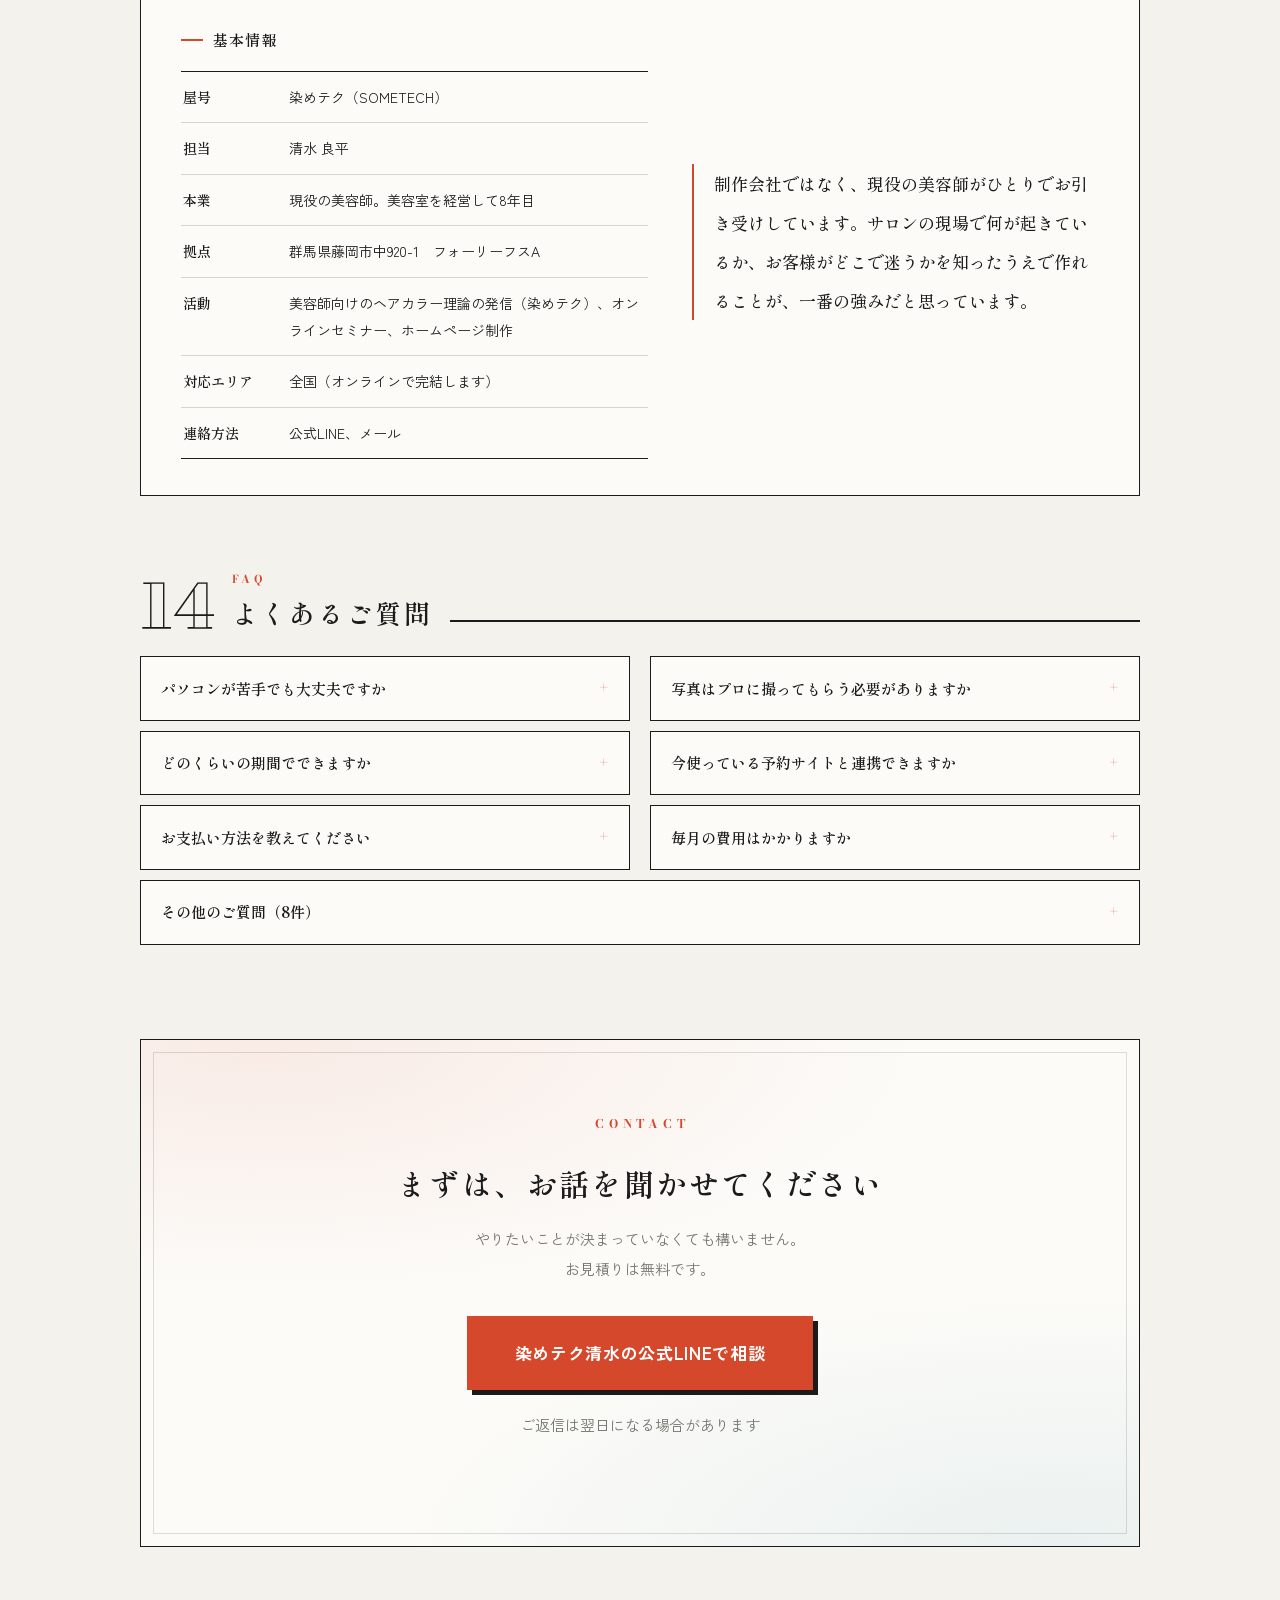
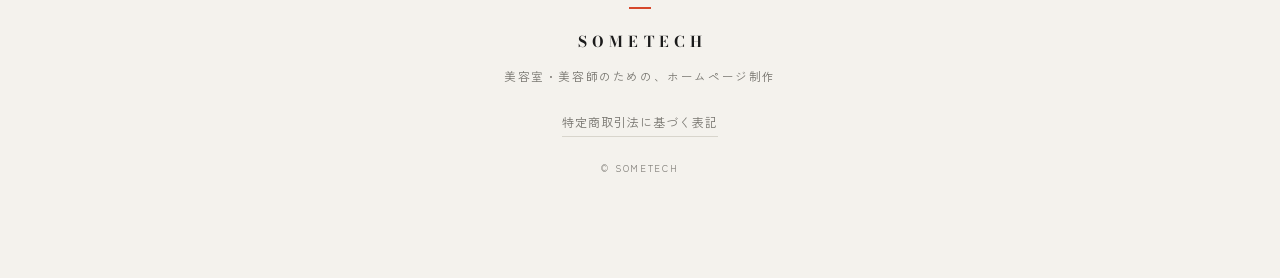
==== commit eb43aada: "Remove online consulting from website plans" ====
--- a/index.html
+++ b/index.html
@@ -1037,13 +1037,6 @@
   .fab:hover{transform:translate(2px,2px);box-shadow:2px 2px 0 var(--accent)}
   main{padding-bottom:100px}
 }
-
-.consult-option{margin-top:18px;padding-top:18px;border-top:1px solid var(--hair);}
-.consult-option h3{font-size:15px;margin:0 0 8px;}
-.consult-option p{font-size:12.5px;line-height:1.9;margin-top:8px;}
-.consult-choice{display:flex;align-items:flex-start;gap:9px;line-height:1.8;font-size:13px;cursor:pointer;}
-.consult-choice input[type=checkbox]{display:block;appearance:auto;-webkit-appearance:checkbox;position:static;opacity:1;width:18px;height:18px;flex:0 0 18px;margin:3px 0 0;}
-.consult-option:has(input:disabled){color:var(--mute);}
 </style>
 </head>
 <body>
@@ -1511,14 +1504,6 @@
         <div class="row"><span>お急ぎでの制作（通常の半分の期間）</span><span class="row-price">制作費の40%増</span></div>
       </div>
       <p class="card-note" style="font-size:12.5px;color:var(--mute);margin-top:16px;line-height:1.9">オプションは無くてもホームページは完成します。あると良いものだけをご用意しています。表示価格はすべて税込です。</p>
-      <div class="consult-option" id="online-consulting">
-        <h3>ホームページ制作をご依頼の方限定<br>3か月のオンラインコンサル</h3>
-        <p><strong>月額10,000円（税込）／3か月総額30,000円（税込）</strong><br>ホームページ制作費に追加するオプションです。</p>
-        <p>SNSの発信、メニューの組み立て、ホットペッパービューティー等の掲載内容や予約への導線を、公式LINE等のオンライン相談で一緒に見直します。ご希望に応じて、電話・オンライン通話での打ち合わせも月1回まで事前予約でご利用いただけます。</p>
-        <p>制作費と合わせて契約時・納品前に半額ずつのお支払い。開始日はご相談のうえ決定し、3か月で終了します。自動更新はありません。</p>
-        <p>売上・集客等の成果を保証するものではありません。投稿代行・撮影・制作・広告運用・訪問は含みません。公開後の無料更新サポート・有料保守とは別のサービスです。リンクハブのみ、コンサル単独のお申し込みは対象外です。</p>
-        <p><a href="form.html">お申し込みフォーム</a>でご希望をお知らせください。詳しい条件は<a href="keiyaku.html">契約内容</a>と<a href="tokushoho.html">特定商取引法に基づく表記</a>をご確認いただけます。</p>
-      </div>
     </div>
   
   </section>
@@ -1592,7 +1577,7 @@
       <ul>
         <li>作ったあとに予約が増えることの保証</li>
         <li>「地域名 美容室」などの言葉で検索上位に出るための対策</li>
-        <li>SNSの運用代行や、フォロワー増加の保証（発信内容等のご相談は有料コンサルオプションで対応）</li>
+        <li>SNSの運用代行や、フォロワーを増やすためのご支援</li>
         <li>予約システムそのものの制作（既存の予約サイトへのリンク設置で対応します）</li>
         <li>ネットショップ機能、来店されるお客様向けの会員ページ</li>
         <li>お客様ご自身でサイト全体の色・書体・レイアウトを自由に変える機能（決めた項目の内容更新には対応します）</li>
@@ -1661,7 +1646,7 @@
 
     <details>
       <summary><span>毎月の費用はかかりますか</span></summary>
-      <p>公開先と管理画面は無料プランの範囲で月額0円です。独自ドメインの取得・更新費は別途実費で、月額サポートは任意です。オンラインコンサルをご希望の場合は、別途月額10,000円（税込）・3か月総額30,000円（税込）がかかります。管理画面の利用人数・容量などが無料枠を超える場合や、外部サービスの条件が変わる場合は、必要な費用を事前にご相談します。</p>
+      <p>公開先と管理画面は無料プランの範囲で月額0円です。独自ドメインの取得・更新費は別途実費で、月額サポートは任意です。管理画面の利用人数・容量などが無料枠を超える場合や、外部サービスの条件が変わる場合は、必要な費用を事前にご相談します。</p>
     </details>
 
     <details class="faq-more">
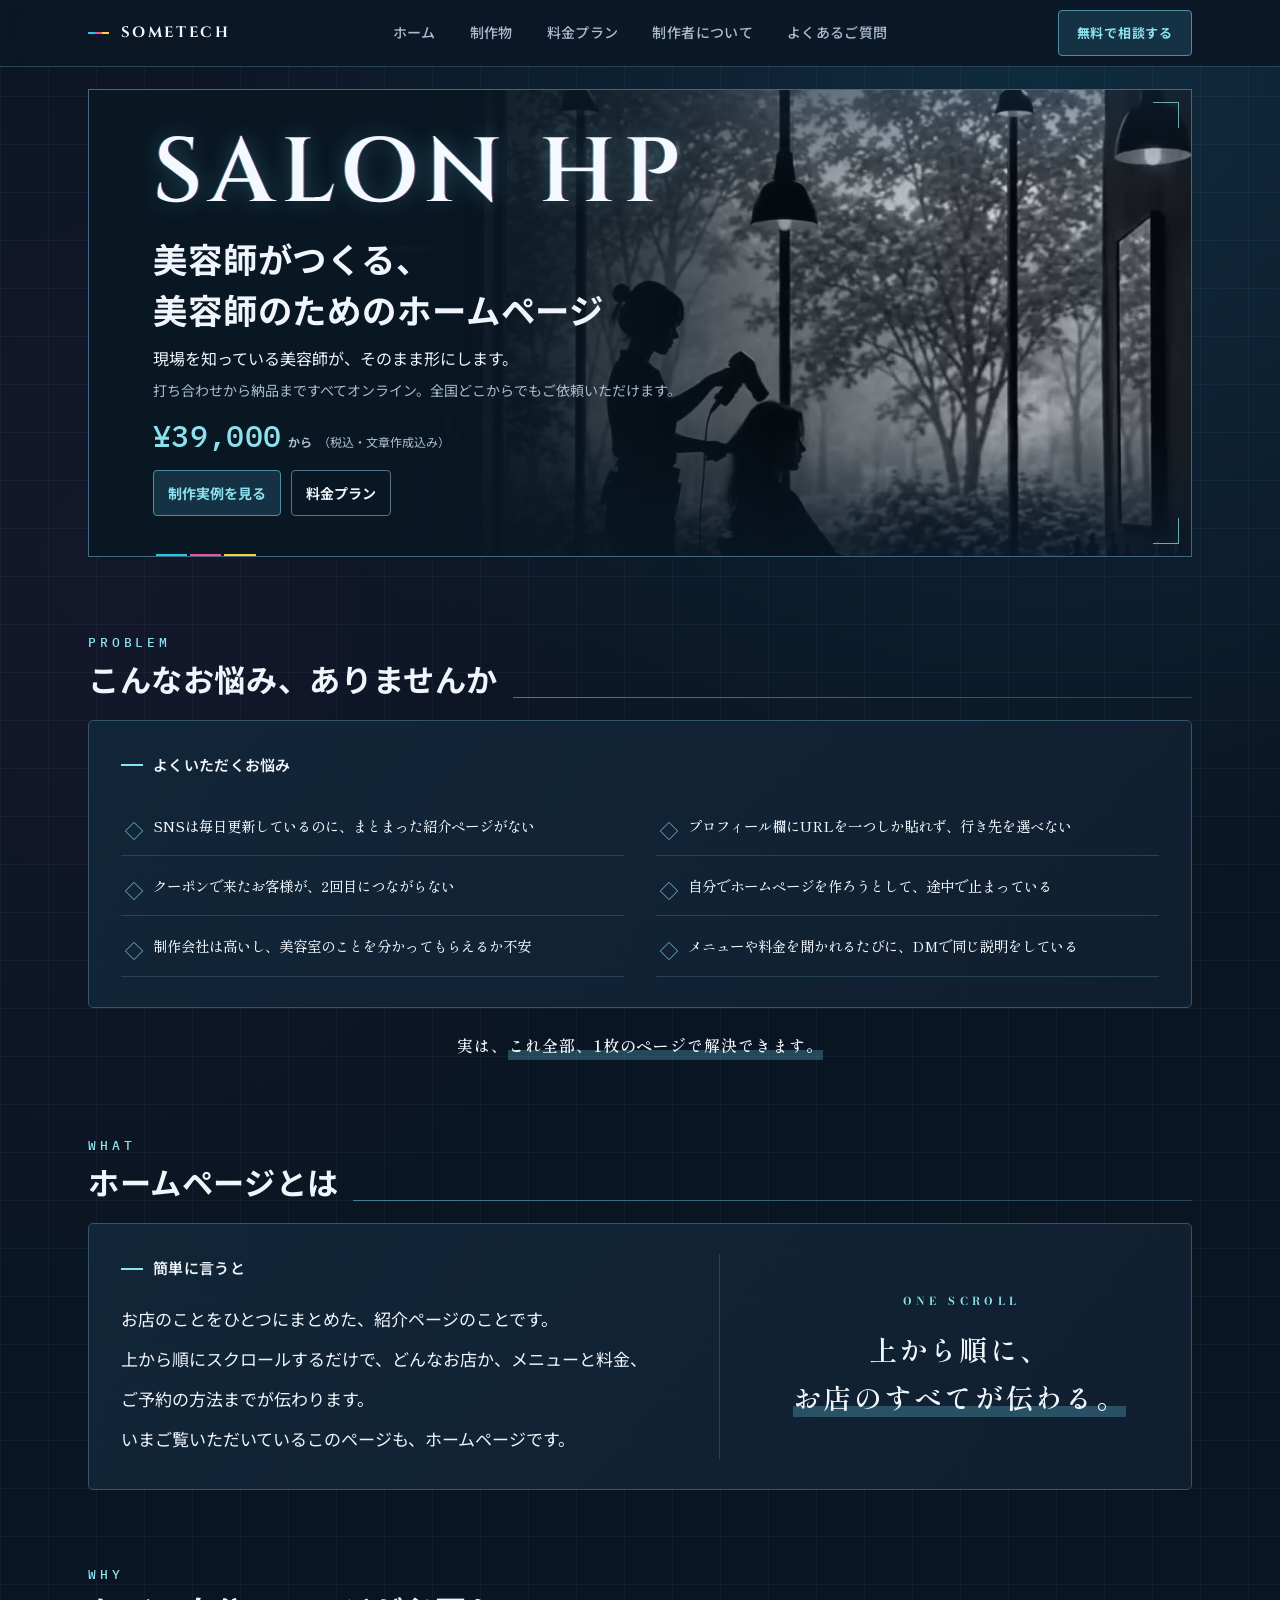
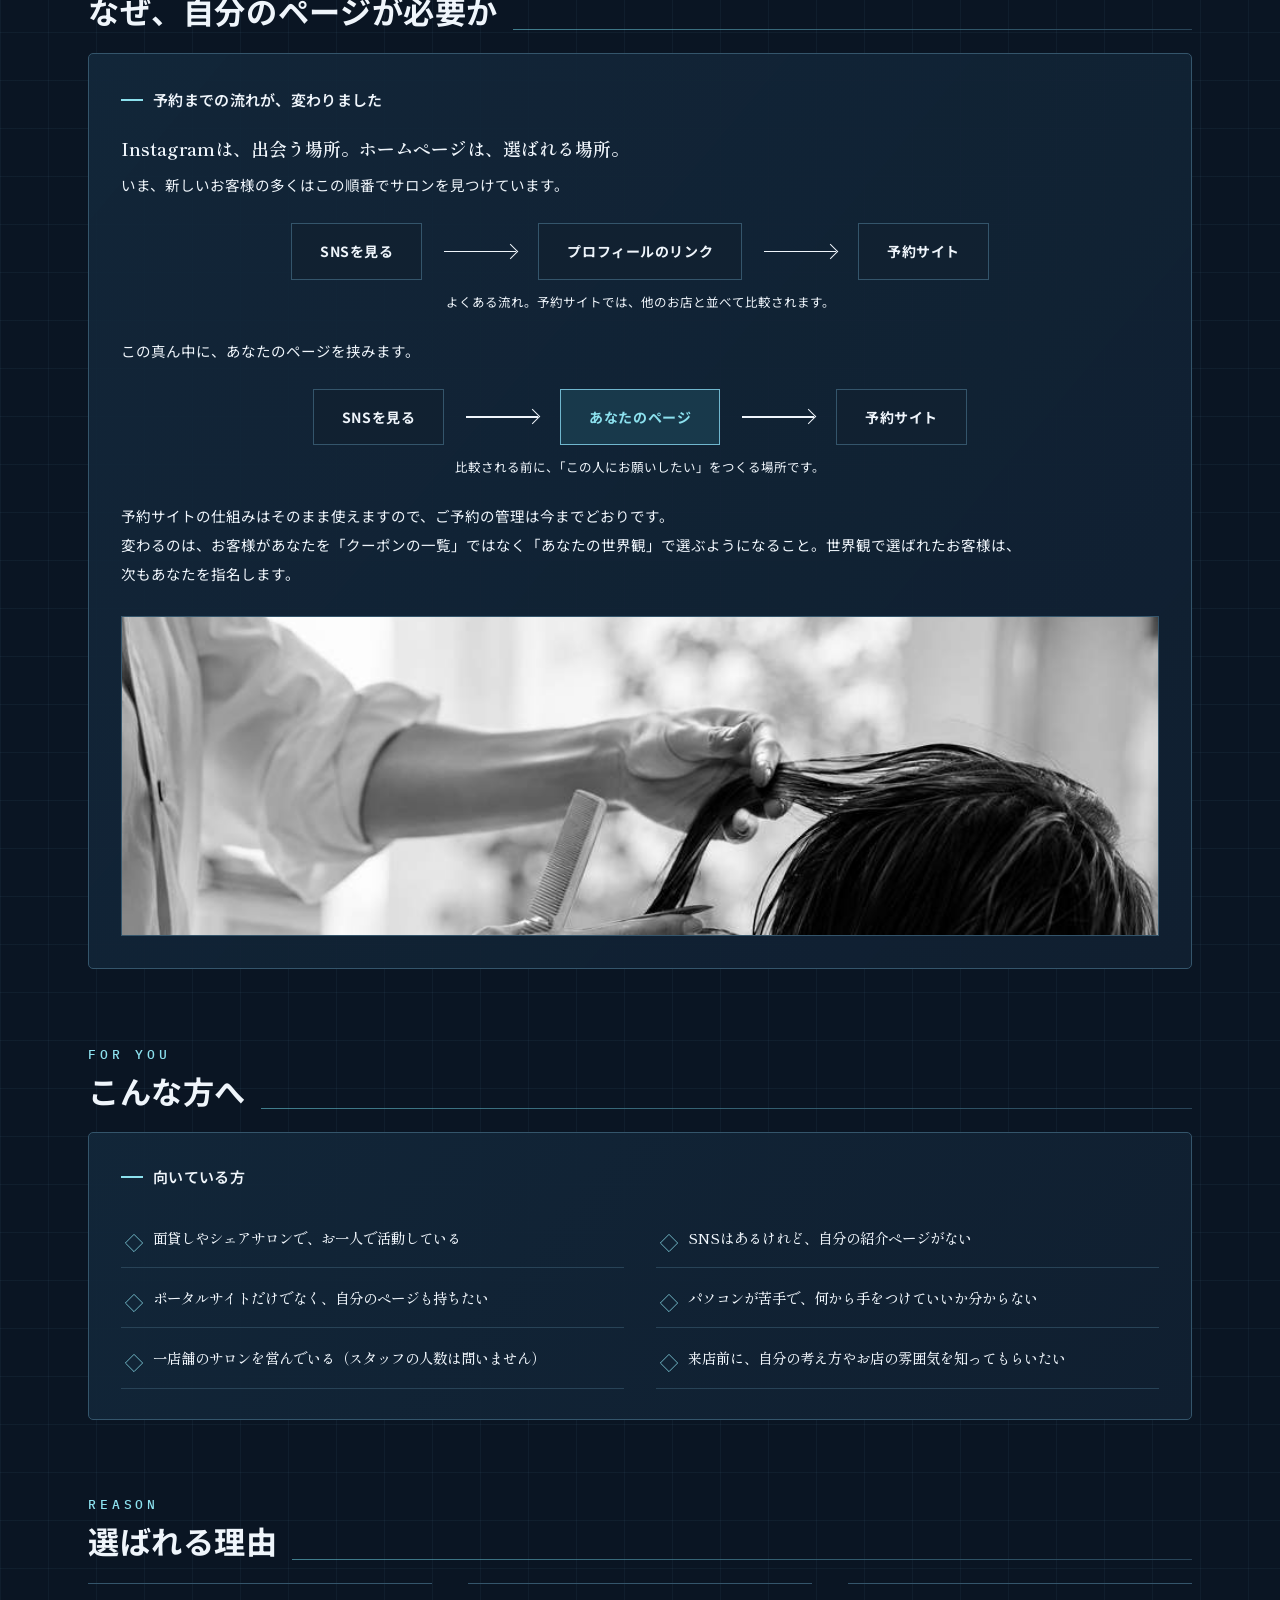
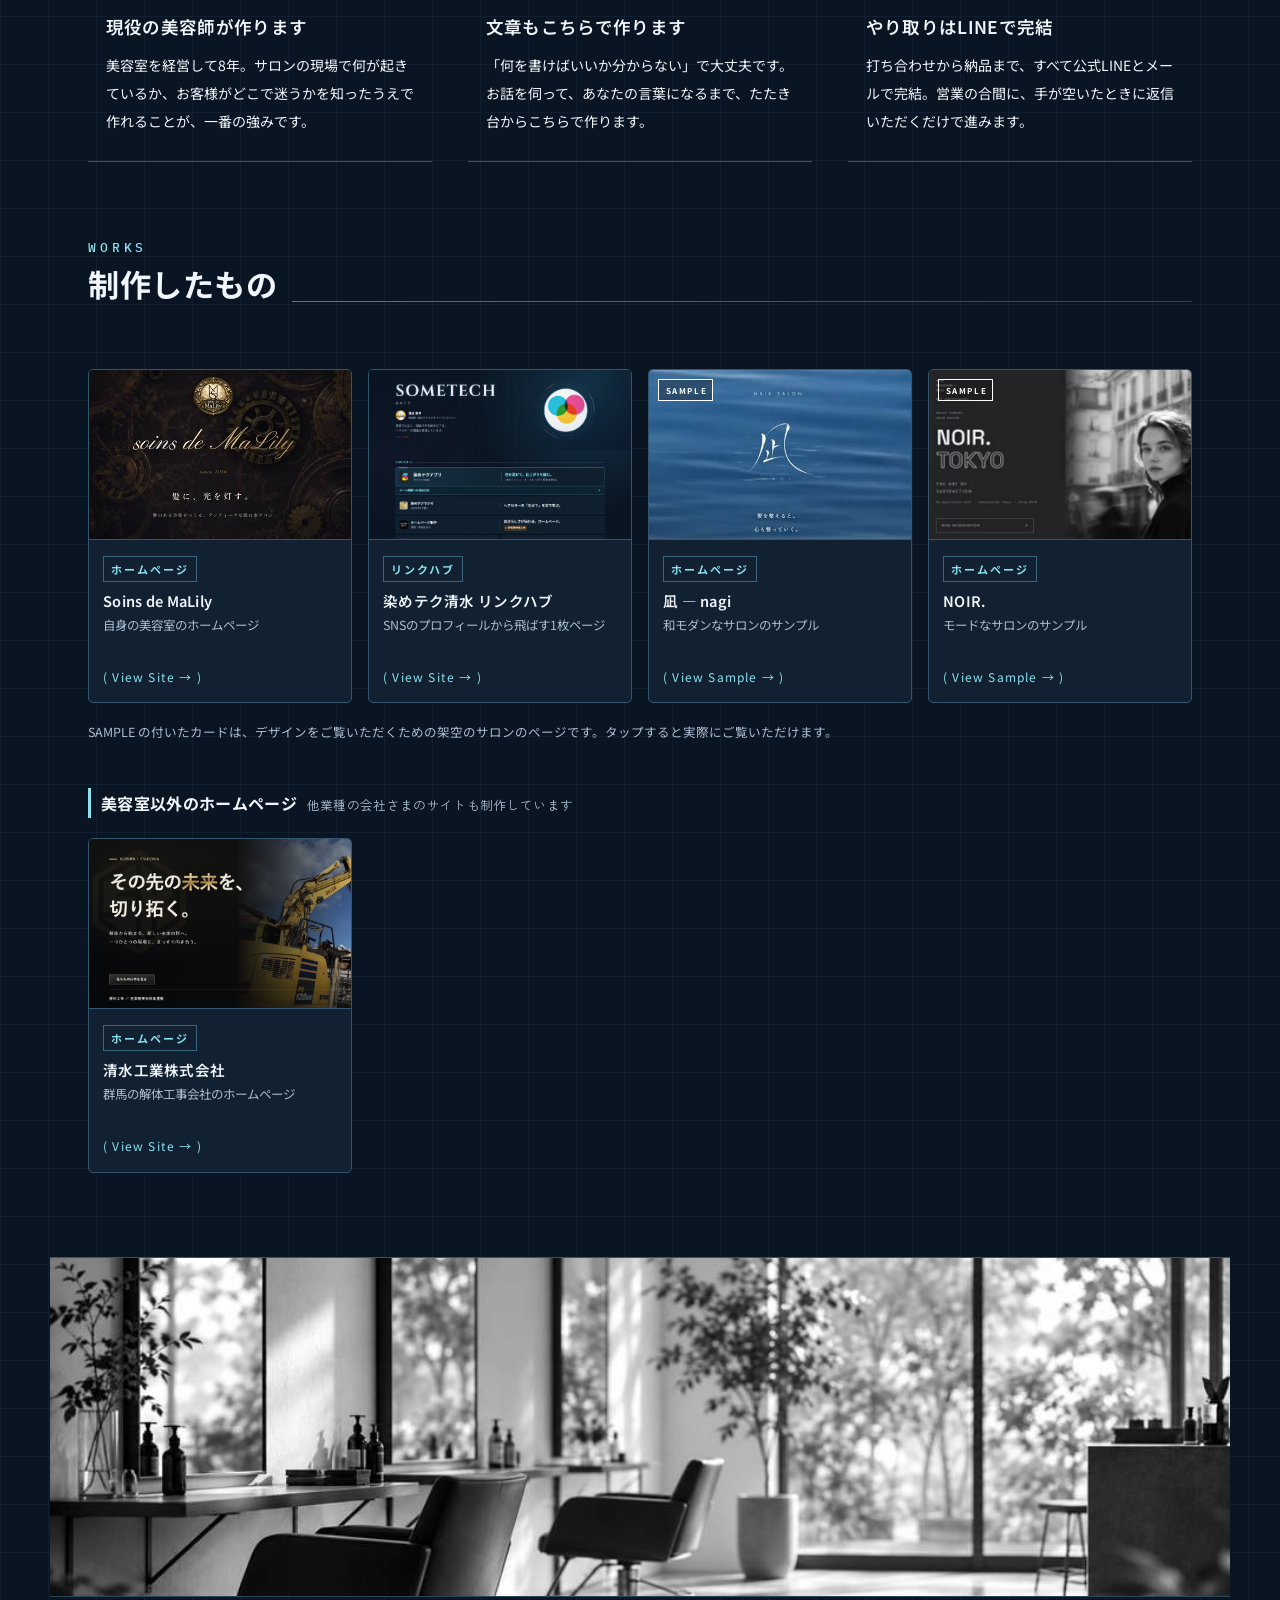
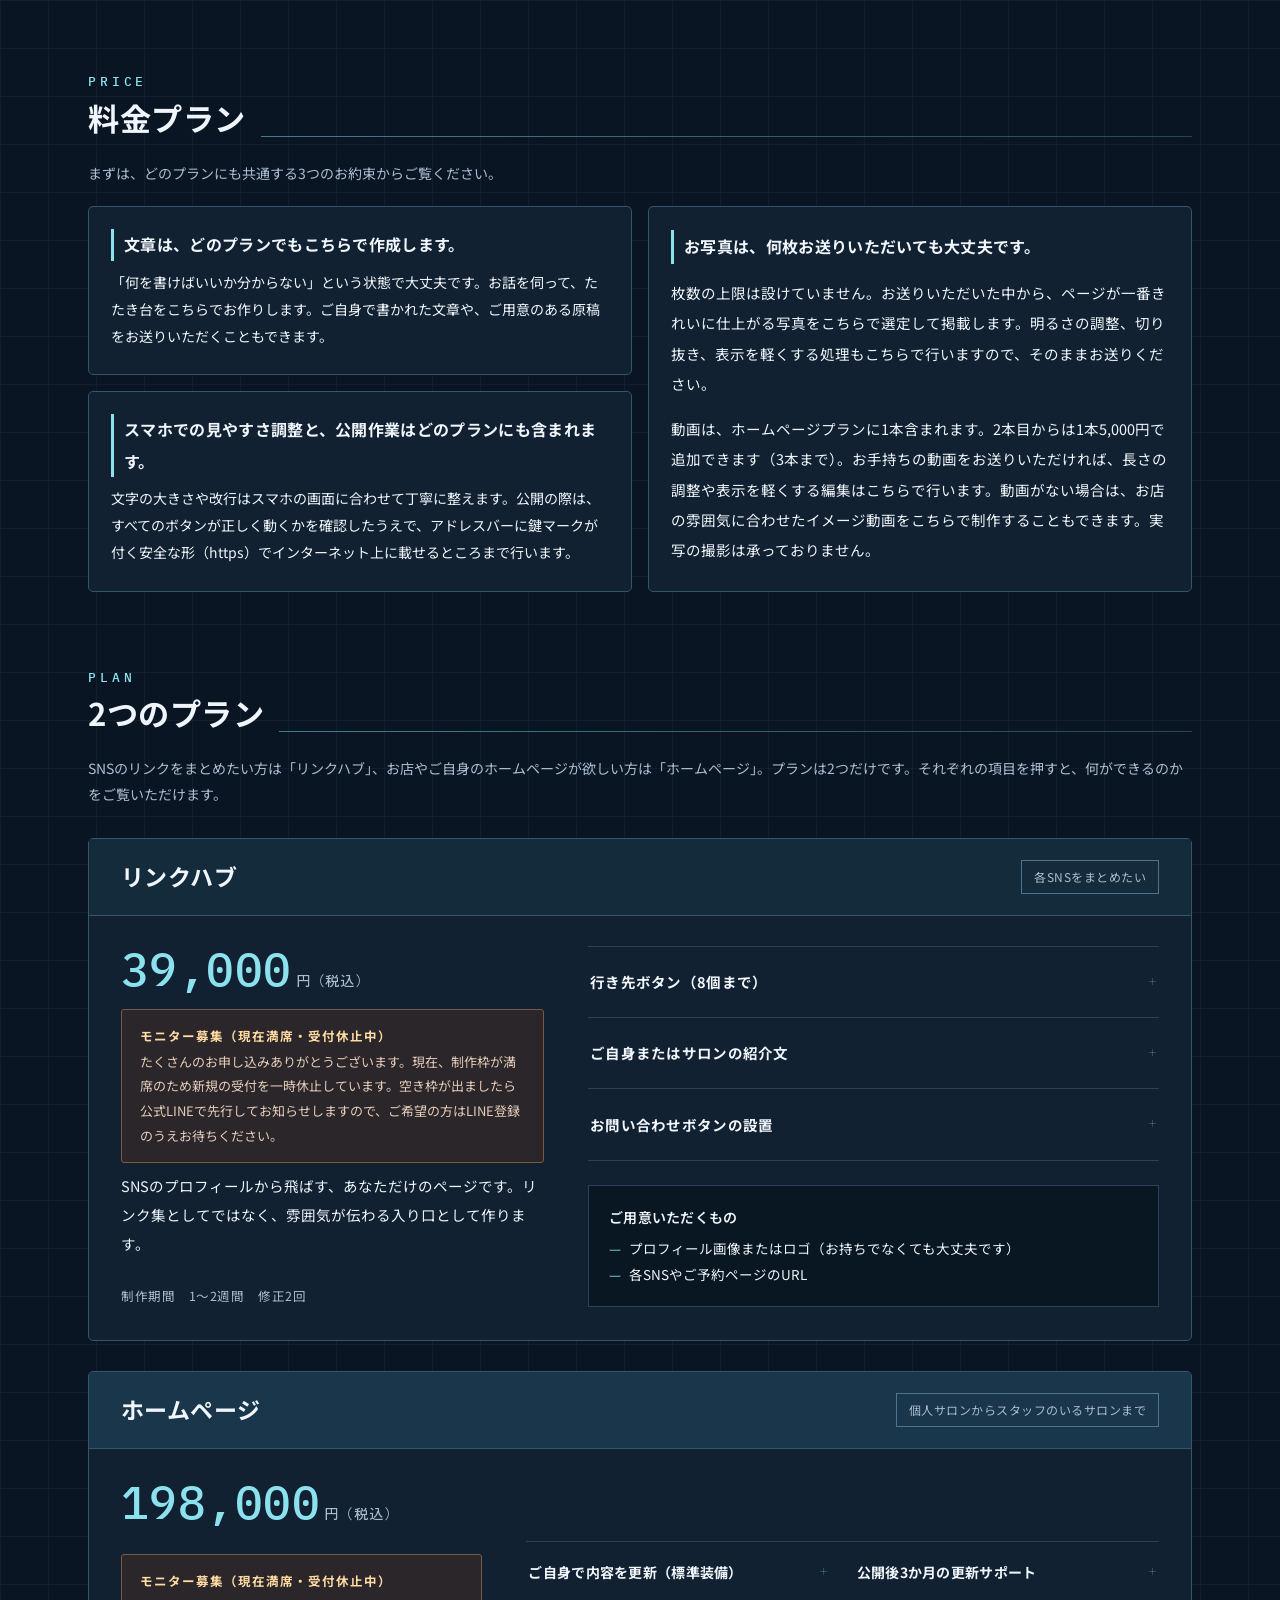
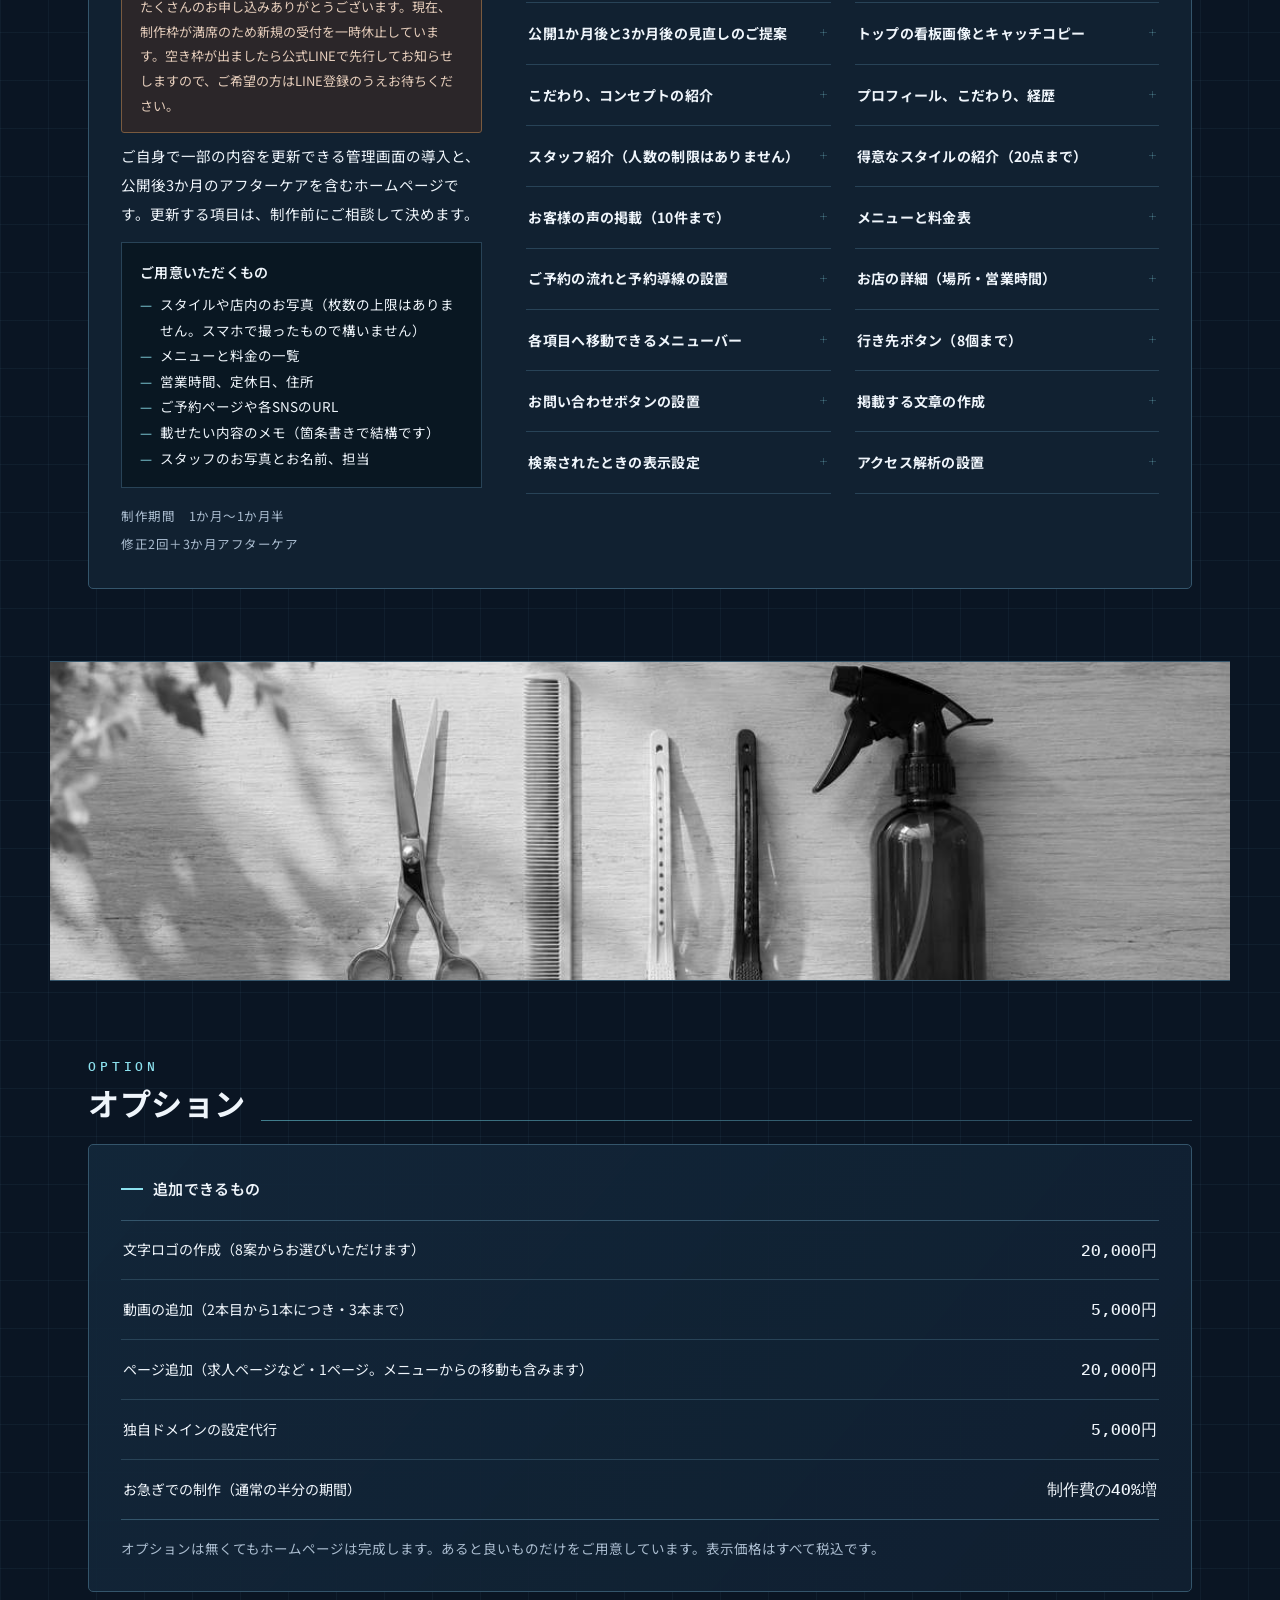
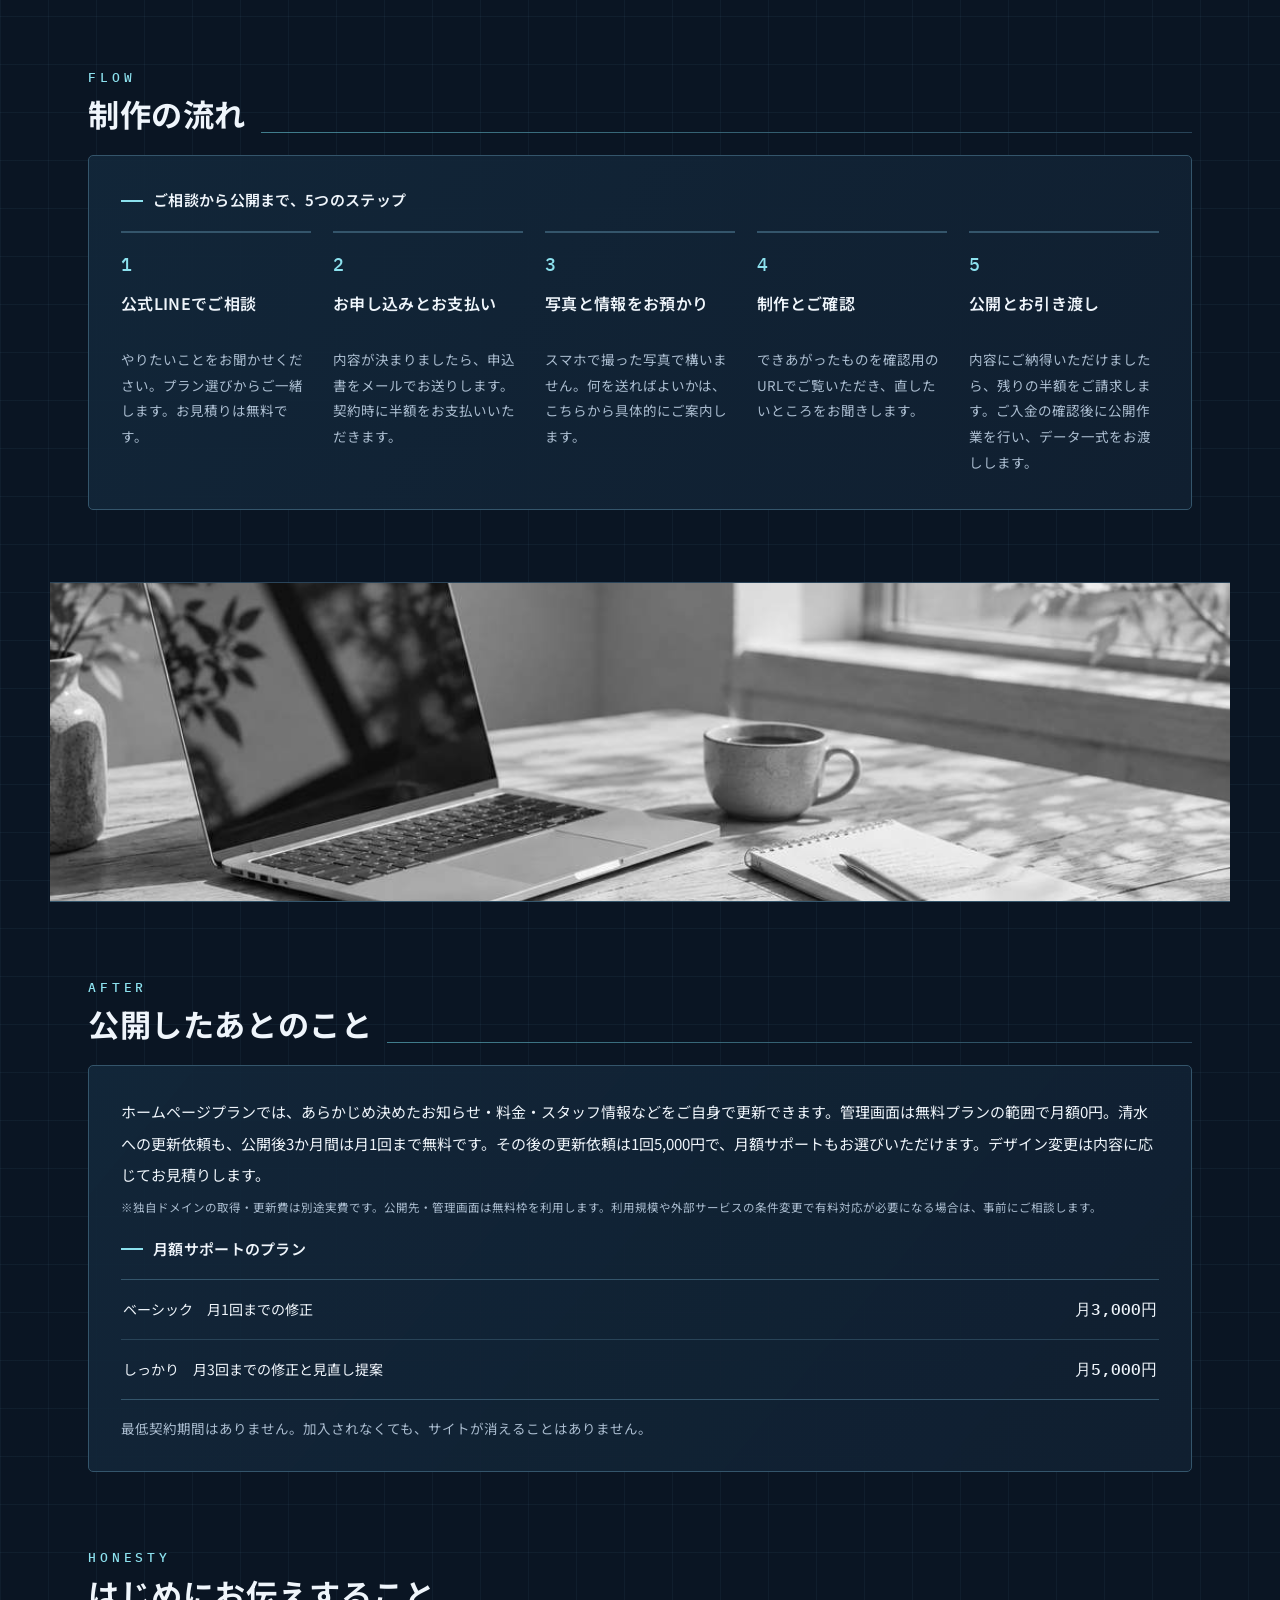
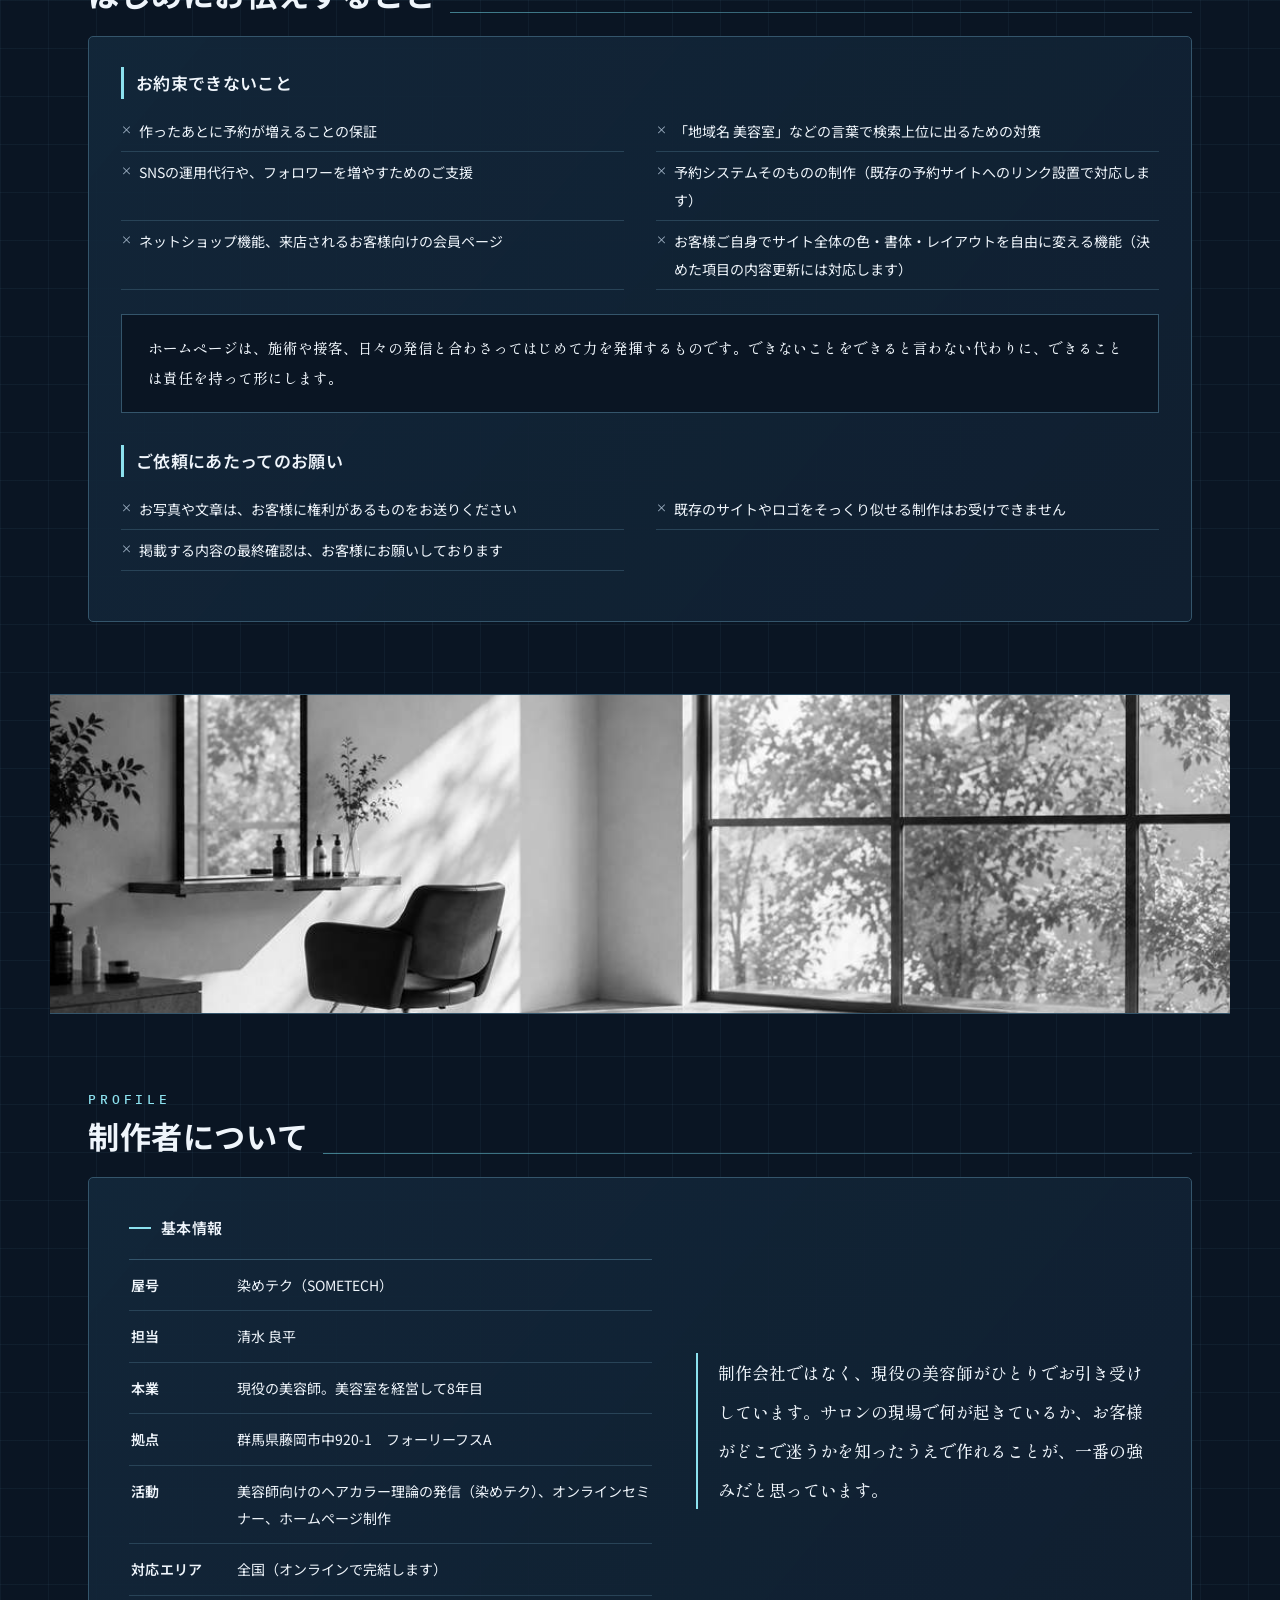
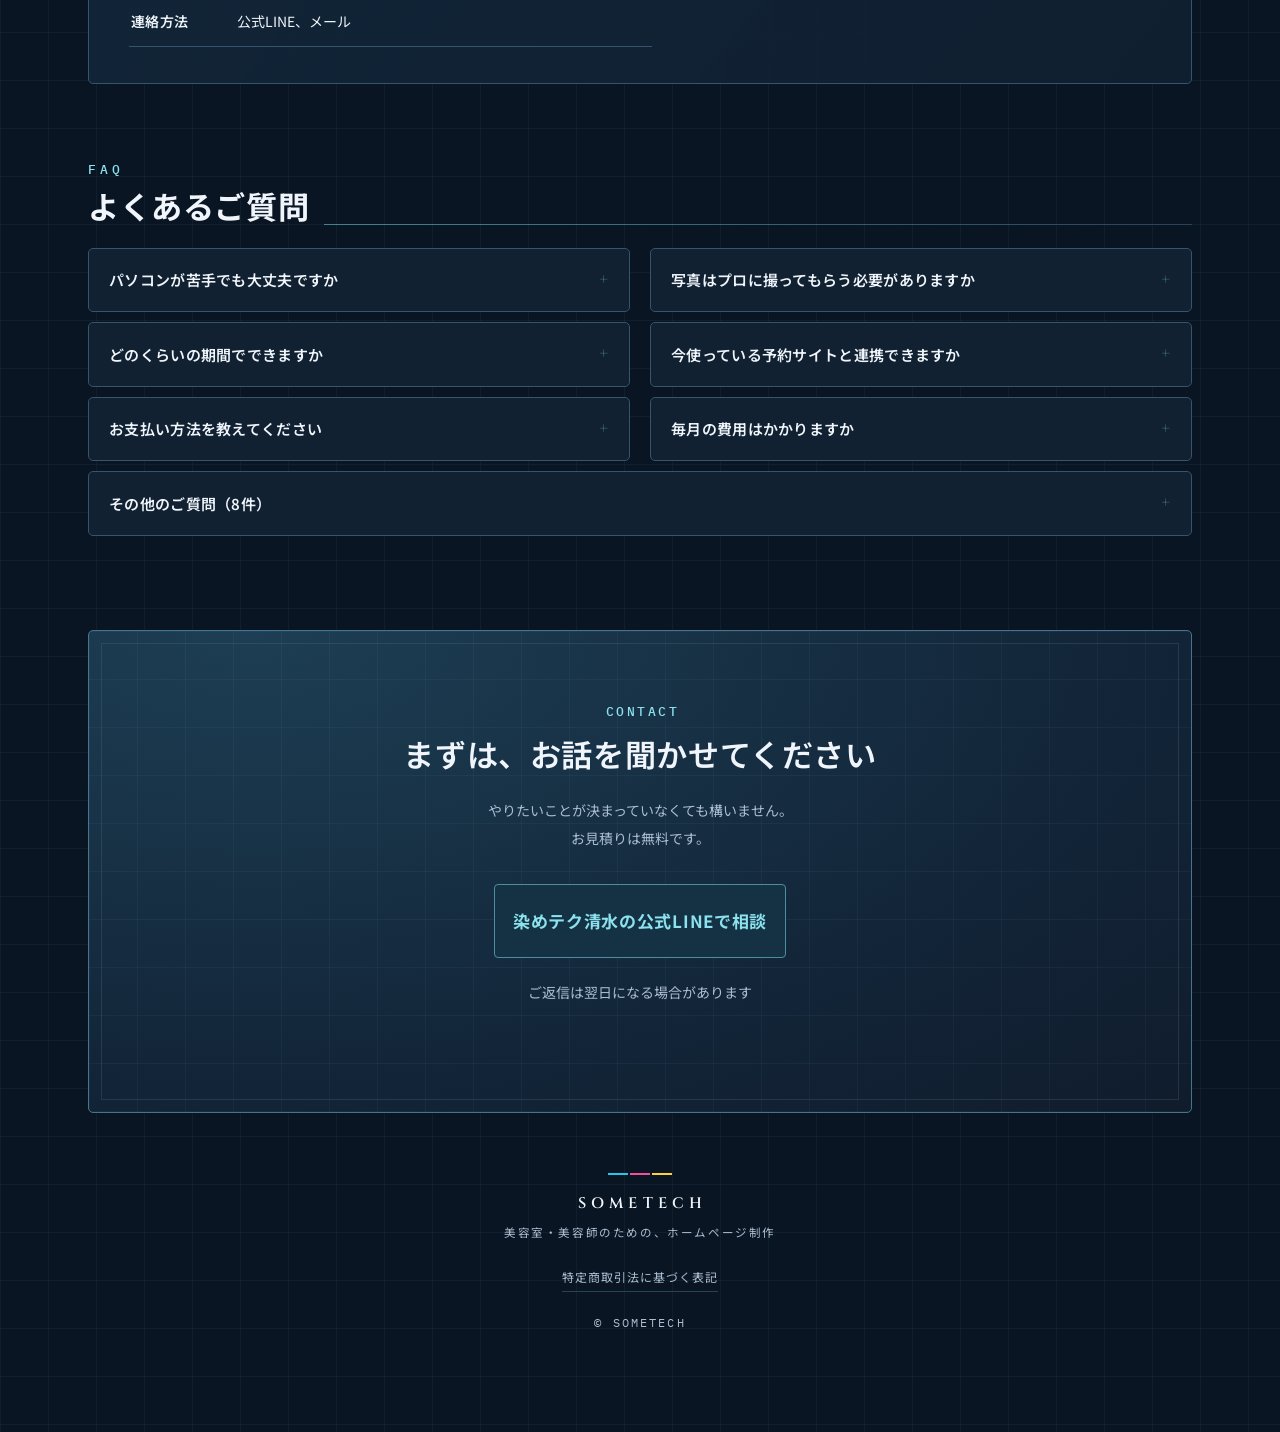
==== commit bdf6ded4: "Apply Chroma Code design to the web design site" ====
--- a/index.html
+++ b/index.html
@@ -138,7 +138,7 @@
   position:absolute;inset:0;
   display:flex;align-items:center;justify-content:center;
   font-family:"Bodoni Moda",serif;font-size:11px;letter-spacing:.3em;
-  color:rgba(27,27,27,.35);
+  color:rgba(113,159,188,.35);
 }
 .ph.has::after{content:none}
 
@@ -220,7 +220,7 @@
   font-family:"Shippori Mincho",serif;font-weight:600;
   font-size:14.5px;text-align:center;letter-spacing:.06em;
 }
-.nayami-close .u{background:linear-gradient(transparent 68%, rgba(214,72,43,.28) 68%)}
+.nayami-close .u{background:linear-gradient(transparent 68%, rgba(105,206,230,.28) 68%)}
 
 /* ============ なぜ今 ============ */
 .route{
@@ -239,7 +239,7 @@
 }
 .route .box.you{
   border-color:var(--accent);color:var(--accent);
-  box-shadow:3px 3px 0 rgba(214,72,43,.25);
+  box-shadow:3px 3px 0 rgba(105,206,230,.25);
 }
 .route .arw{font-family:"Bodoni Moda",serif;font-size:15px}
 .route-cap{font-size:11px;color:var(--mute);text-align:center;margin-bottom:16px}
@@ -420,7 +420,7 @@
   margin-bottom:12px;
   width:fit-content;
   padding:0 .1em .07em 0;
-  background:linear-gradient(transparent 74%, rgba(214,72,43,.28) 74%);
+  background:linear-gradient(transparent 74%, rgba(105,206,230,.28) 74%);
 }
 .plan-price span{font-family:"Zen Kaku Gothic New",sans-serif;font-weight:500;font-size:12px;letter-spacing:.06em;margin-left:4px}
 .plan-desc{font-size:13px;line-height:2;margin-bottom:14px}
@@ -438,7 +438,7 @@
   transition:transform .3s;
 }
 details.item[open] summary::after{transform:rotate(45deg)}
-details.item > p{font-size:12.5px;line-height:2;color:#3A3A38;padding:0 2px 14px}
+details.item > p{font-size:12.5px;line-height:2;color:#abbdd0;padding:0 2px 14px}
 
 .prep{margin-top:16px;border:1px dashed var(--rule);padding:13px 15px}
 .prep h4{font-family:"Shippori Mincho",serif;font-weight:600;font-size:12.5px;margin-bottom:6px}
@@ -470,7 +470,7 @@
   line-height:1.2;
 }
 .step-body h3{font-family:"Shippori Mincho",serif;font-weight:600;font-size:14.5px;margin-bottom:3px}
-.step-body p{font-size:12.5px;line-height:1.95;color:#3A3A38}
+.step-body p{font-size:12.5px;line-height:1.95;color:#abbdd0}
 
 /* ============ はじめに ============ */
 .honest{background:var(--white);border:1.6px solid var(--rule);padding:22px 20px}
@@ -522,7 +522,7 @@
   margin:64px 0 0;
   position:relative;overflow:hidden;
   background:
-    radial-gradient(120% 90% at 12% 0%, rgba(214,72,43,.09) 0%, rgba(214,72,43,0) 55%),
+    radial-gradient(120% 90% at 12% 0%, rgba(105,206,230,.09) 0%, rgba(105,206,230,0) 55%),
     radial-gradient(120% 90% at 92% 100%, rgba(127,179,190,.14) 0%, rgba(127,179,190,0) 55%),
     var(--white);
   border:1px solid var(--rule);
@@ -533,7 +533,7 @@
 .cta::before{
   content:"";
   position:absolute;inset:8px;
-  border:1px solid rgba(27,27,27,.14);
+  border:1px solid rgba(113,159,188,.14);
   pointer-events:none;
 }
 .cta-en{
@@ -571,7 +571,7 @@
 .fab{
   position:fixed;left:0;right:0;bottom:0;z-index:50;
   display:flex;align-items:center;justify-content:center;gap:10px;
-  background:rgba(27,27,27,.55);backdrop-filter:blur(7px);-webkit-backdrop-filter:blur(7px);color:#F4F2ED;text-shadow:0 1px 2px rgba(0,0,0,.35);
+  background:rgba(113,159,188,.55);backdrop-filter:blur(7px);-webkit-backdrop-filter:blur(7px);color:#F4F2ED;text-shadow:0 1px 2px rgba(0,0,0,.35);
   font-size:13.5px;font-weight:700;letter-spacing:.06em;
   padding:15px 18px calc(15px + env(safe-area-inset-bottom));
   border-top:1px solid rgba(244,242,237,.2);
@@ -582,7 +582,7 @@
 
 
 /* 共通の赤マーカー */
-.u{background:linear-gradient(transparent 68%, rgba(214,72,43,.28) 68%)}
+.u{background:linear-gradient(transparent 68%, rgba(105,206,230,.28) 68%)}
 
 /* 枠の中の小見出し */
 .mini-head{
@@ -839,7 +839,7 @@
   .card{padding:30px 32px}
   .mini-head{font-size:15px;margin-bottom:16px}
   .mini-head .mh-bar{width:22px}
-  .u{background:linear-gradient(transparent 70%, rgba(214,72,43,.28) 70%)}
+  .u{background:linear-gradient(transparent 70%, rgba(105,206,230,.28) 70%)}
 
   /* 番号付きの区画は横に並べず、01→02→03…と縦一列に置く（各区画は横いっぱい） */
   .pc-2col{display:block}
@@ -860,7 +860,7 @@
   /* 流れ図：四角を大きく、間隔を広く、矢印は長い線に */
   .route{gap:22px;margin:24px 0 10px}
   .route .box{font-size:14px;padding:14px 28px;min-width:170px;text-align:center;letter-spacing:.04em}
-  .route .box.you{box-shadow:4px 4px 0 rgba(214,72,43,.25)}
+  .route .box.you{box-shadow:4px 4px 0 rgba(105,206,230,.25)}
   .route .arw{
     font-size:0;flex:none;position:relative;
     width:72px;height:1.5px;background:var(--ink);
@@ -1014,7 +1014,7 @@
   }
   .what-side .ws-en{font-family:"Bodoni Moda",serif;font-weight:700;font-size:11px;letter-spacing:.4em;text-indent:.4em;color:var(--accent)}
   .what-side .ws-ja{font-family:"Shippori Mincho",serif;font-weight:600;font-size:28px;line-height:1.7;letter-spacing:.08em}
-  .what-side .ws-ja .u{background:linear-gradient(transparent 72%, rgba(214,72,43,.28) 72%)}
+  .what-side .ws-ja .u{background:linear-gradient(transparent 72%, rgba(105,206,230,.28) 72%)}
 
   /* 10：5つの手順を横一列 */
   .card:has(> .step){display:grid;grid-template-columns:repeat(5,1fr);gap:0 22px}
@@ -1038,6 +1038,9 @@
   main{padding-bottom:100px}
 }
 </style>
+<link href="https://fonts.googleapis.com/css2?family=Cinzel:wght@600&amp;family=IBM+Plex+Mono:wght@400;500&amp;family=Noto+Sans+JP:wght@400;500;600;700&amp;display=swap" rel="stylesheet">
+<link rel="stylesheet" href="chroma.css">
+<link rel="stylesheet" href="chroma-home.css">
 </head>
 <body>
 
@@ -1077,26 +1080,24 @@
     </div>
 
     <div class="hero-main">
-      <h1 class="hero-big"><span class="ch" style="--d:.05s">S</span><span class="ch" style="--d:.12s">A</span><span class="ch" style="--d:.19s">L</span><span class="ch" style="--d:.26s">O</span><span class="ch" style="--d:.33s">N</span><span class="row2"><span class="ch" style="--d:.48s">H</span><span class="ch" style="--d:.56s">P</span><img class="scissor" alt="" src="[data-uri]"></span></h1>
-      <p class="hero-ja"><span class="nb" style="--d:1.0s">美容師がつくる、</span><br><span class="nb" style="--d:1.15s">美容師のための</span><span class="nb u" style="--d:1.3s">ホームページ</span></p>
-      <p class="hero-lead rise">
+      <h1 class="hero-big" lang="en">SALON HP</h1>
+      <p class="hero-ja">美容師がつくる、<br>美容師のためのホームページ</p>
+      <p class="hero-lead">
         <span class="nb">現場を知っている美容師が、</span><span class="nb">そのまま形にします。</span>
       </p>
-      <p class="hero-note rise">
+      <p class="hero-note">
         <span class="nb">打ち合わせから納品まですべてオンライン。</span><span class="nb">全国どこからでもご依頼いただけます。</span>
       </p>
-      <p class="hero-price rise"><span class="en">&yen;39,000</span><span class="from">から</span><span class="tax">（税込・文章作成込み）</span></p>
+      <p class="hero-price"><span class="en">&yen;39,000</span><span class="from">から</span><span class="tax">（税込・文章作成込み）</span></p>
+      <div class="hero-actions">
+        <a class="hero-action" href="#works">制作実例を見る</a>
+        <a class="hero-action" href="#plan">料金プラン</a>
+      </div>
     </div>
 
     <!-- 背景動画（画面幅に合う方だけJSで読み込む：PC=hero-pc.mp4／スマホ=hero-sp.mp4） -->
     <div class="hero-video" aria-hidden="true"><video id="heroVideo" muted playsinline loop autoplay preload="none"></video></div>
 
-    <div class="marquee" aria-hidden="true">
-      <div class="marquee-track">
-        <span>SALON HP<i>●</i></span><span>美容師がつくる<i>●</i></span><span>EDITORIAL<i>●</i></span><span>文章作成込み<i>●</i></span><span>ONLINE<i>●</i></span>
-        <span>SALON HP<i>●</i></span><span>美容師がつくる<i>●</i></span><span>EDITORIAL<i>●</i></span><span>文章作成込み<i>●</i></span><span>ONLINE<i>●</i></span>
-      </div>
-    </div>
   </section>
 
   <div class="pc-2col">
@@ -1245,9 +1246,6 @@
       </a>
       <a class="work" href="https://sometech-shimizu.github.io/" target="_blank" rel="noopener">
         <span class="work-shot shot-sometech" aria-hidden="true">
-          <span class="ws-cmy"><i class="c"></i><i class="m"></i><i class="y"></i></span>
-          <span class="ws-title2">SOMETECH</span>
-          <span class="ws-sub">染めテク</span>
         </span>
         <span class="work-cap">
           <span class="wtag">リンクハブ</span>
@@ -1726,10 +1724,12 @@
   if(!v)return;
   var mq=window.matchMedia('(min-width:1000px)');
   function load(){
+    var reduced=window.matchMedia('(prefers-reduced-motion: reduce)').matches;
     var name=mq.matches?'hero-pc':'hero-sp';
     if(v.getAttribute('data-name')===name)return;
     v.setAttribute('data-name',name);
     v.setAttribute('poster',name+'.jpg');
+    if(reduced)return;
     v.setAttribute('src',name+'.mp4');
     v.load();
     var pr=v.play(); if(pr&&pr.catch)pr.catch(function(){});
--- a/chroma.css
+++ b/chroma.css
@@ -0,0 +1,36 @@
+:root {
+  color-scheme: dark;
+  --paper: #0a1523;
+  --white: #112131;
+  --ink: #eff5fb;
+  --mute: #abbdd0;
+  --rule: #34556b;
+  --hair: #284357;
+  --accent: #8ce1ee;
+  --deep: #091722;
+  --raised: #173044;
+  --error: #ffb6bc;
+  --title-font: "Cinzel", Georgia, serif;
+  --mono-font: "IBM Plex Mono", Consolas, monospace;
+  --body-font: "Noto Sans JP", "Yu Gothic UI", "Hiragino Kaku Gothic ProN", sans-serif;
+  --chroma-line: linear-gradient(90deg,#2bc4e8 0 31%,transparent 31% 34%,#f0509b 34% 65%,transparent 65% 68%,#ffce3a 68%);
+  --grid: linear-gradient(#8ac9ee0d 1px,transparent 1px),linear-gradient(90deg,#8ac9ee0d 1px,transparent 1px);
+}
+
+body {
+  font-family: var(--body-font);
+  background-image: var(--grid), radial-gradient(ellipse at 82% 4%,#16405885,transparent 54rem),
+    radial-gradient(ellipse at 8% 27%,#2a1c3b52,transparent 37rem);
+  background-size: 48px 48px,48px 48px,100% 68rem,100% 128rem;
+  background-repeat: repeat,repeat,no-repeat,no-repeat;
+  background-color: var(--paper);
+}
+
+a:focus-visible, button:focus-visible, summary:focus-visible {
+  outline: 2px solid var(--accent);
+  outline-offset: 3px;
+}
+::selection { background: #21516a; color: #fff; }
+.f-mark { width: 64px; background: var(--chroma-line); }
+.f-en { font: 600 .95rem/1.4 var(--title-font); color: var(--ink); }
+.f-copy { font: 400 .75rem/1.5 var(--mono-font); color: var(--mute); }
--- a/chroma-home.css
+++ b/chroma-home.css
@@ -0,0 +1,194 @@
+:root { --gut: 22px; --wrap: 680px; }
+main { background: transparent; border: 0; padding-inline: var(--gut); }
+#works, #plan, #profile, #faq { scroll-margin-top: .75rem; }
+#contact { scroll-margin-top: 2rem; }
+body { font-size: 1rem; line-height: 1.9; }
+.en { font-family: var(--title-font); }
+.pc-brand, .hero-top .en { font-family: var(--title-font); letter-spacing: .17em; }
+.pc-brand::before, .hero-top .en::before {
+  content: ""; display: inline-block; width: 1.3rem; height: 2px;
+  margin-right: .75rem; vertical-align: middle; background: var(--chroma-line);
+}
+.pc-head { background: #0b1826e8; border-bottom-color: var(--hair); }
+.pc-nav a { color: var(--mute); letter-spacing: .025em; font-size: .875rem; }
+.pc-line, .cta-button, .hero-action {
+  color: var(--accent);
+  background: #153244;
+  box-shadow: none;
+  border: 1px solid #4e8da0;
+  border-radius: 4px;
+  transition: background-color .2s, border-color .2s;
+}
+.pc-line:hover, .cta-button:hover, .cta-button:active, .hero-action:hover {
+  color: var(--ink); background: #1d4257; border-color: var(--accent);
+  box-shadow: none; transform: none;
+}
+.pc-line .arw, .fab .arw { display: none; }
+.menu-btn { background: #0a1725eb; border: 1px solid #52778e; border-radius: 4px; }
+.menu-btn span { width: 20px; height: 2px; background: var(--accent); }
+body.menu-open .menu-btn span:nth-child(1) { transform: translateY(5px) rotate(45deg); }
+body.menu-open .menu-btn span:nth-child(2) { transform: translateY(-5px) rotate(-45deg); }
+.site-menu { background: var(--grid),radial-gradient(ellipse at 80% 0,#1d4056,#0a1523 70%); background-size: 48px 48px,48px 48px,auto; }
+.site-menu a .men { font: 500 .78rem/1.4 var(--mono-font); color: var(--accent); }
+
+.hero {
+  display: block; isolation: isolate; position: relative;
+  margin: 0 calc(-1 * var(--gut));
+  padding: 0;
+  overflow: hidden;
+  background: #091723;
+  color: var(--ink);
+  border-bottom: 1px solid #40697f;
+}
+.hero-top {
+  position: relative; z-index: 2; display: flex; height: 70px; align-items: center;
+  padding: 0 78px 0 22px; border-bottom: 1px solid #82b2ce3a;
+  background: #081624c2; backdrop-filter: blur(5px);
+}
+.hero-top .en { font-size: .875rem; }
+.hero-main {
+  position: relative; z-index: 1; min-height: 0;
+  padding: 5.35rem 22px 2.05rem;
+  background: transparent;
+}
+.hero-video {
+  position: absolute; inset: 0 0 auto; height: 27rem; z-index: 0;
+  background: #0b1a28 url("hero-sp.jpg") center 63% / cover no-repeat;
+}
+.hero-video video { width: 100%; height: 100%; object-position: 50% 63%; }
+.hero-video::after {
+  content:""; position: absolute; inset: 0;
+  background:
+    linear-gradient(180deg,#10253e35 0%,#0a192923 27%,#091723a6 47%,#091723ed 75%,#091723 100%),
+    linear-gradient(90deg,#091b2c68,#5d7da419);
+}
+.hero::after {
+  content:""; position: absolute; z-index: 2; bottom: 0; left: 22px; width: 100px; height: 2px;
+  background: var(--chroma-line);
+}
+.hero-big {
+  position: relative; inset-block-start: -1.1rem; margin: 0; color: #f4f8ff;
+  font: 600 clamp(2.95rem, 12vw, 5.9rem)/1.02 var(--title-font);
+  letter-spacing: .075em; -webkit-text-stroke: 0;
+  white-space: nowrap;
+  text-shadow: -1px 0 #65cced7d, 1px 0 #e375ab76, 0 0 22px #7ccfeb4b;
+}
+.hero-ja {
+  margin: .72rem 0 .63rem; color: var(--ink);
+  font: 700 clamp(1.38rem, 5.5vw, 2.15rem)/1.48 var(--body-font);
+  letter-spacing: .025em;
+}
+.hero-ja .nb { display: inline; }
+.hero-ja .u { background: none; }
+.hero-lead { margin: 0 0 .36rem; font-size: 1rem; line-height: 1.75; color: var(--ink); }
+.hero-note { color: var(--mute); font-size: .875rem; line-height: 1.75; }
+.hero-price { margin: .95rem 0 0; padding: 0; gap: .4rem; flex-wrap: wrap; }
+.hero-price .en { color: var(--accent); font: 500 clamp(1.35rem,5vw,1.9rem)/1.2 var(--mono-font); }
+.hero-price .from, .hero-price .tax { font-size: .75rem; color: var(--mute); }
+.hero-actions { display: flex; flex-wrap: wrap; gap: .6rem; margin-top: .95rem; }
+.hero-action { padding: .56rem .875rem; font-size: .875rem; font-weight: 700; }
+.hero-action + .hero-action { background: #0a1724c7; border-color: #57738a; color: var(--ink); }
+.hero-action + .hero-action:hover { background: #1b3144; border-color: var(--accent); }
+
+.sec { padding-top: clamp(3.25rem, 6vw, 5.6rem); }
+.sec-head { align-items: flex-end; margin-bottom: 1.2rem; gap: .9rem; }
+.sec-head .sec-no, .riyu-no { display: none; }
+.sec-en, .cta-en { color: var(--accent); font: 500 .8rem/1.35 var(--mono-font); letter-spacing: .19em; margin-bottom: .35rem; }
+.sec-head h2 { font: 700 clamp(1.32rem,3vw,1.95rem)/1.42 var(--body-font); letter-spacing: .02em; }
+.js .sec-head h2::after { content: none; }
+.js .sec-head h2 .tx { transform: translateY(.45em); transition: opacity .44s ease, transform .55s ease; }
+.js .sec-head.in h2 .tx { transform: none; }
+.sec-head .sec-line { min-width: 1rem; height: 1px; margin-bottom: .22rem; background: linear-gradient(90deg,#6acddd91,var(--hair)); }
+.riyu-item { grid-template-columns: minmax(0,1fr); }
+.riyu-item h3 { white-space: normal; }
+.riyu-item h3, .mini-head, .work .t, .works-sub, .notice p strong,
+.plan-name, .prep h4, details.item summary, .step-body h3, .honest h3,
+.about-row dt, .sec details:not(.item) > summary, .cta h2 {
+  font-family: var(--body-font); letter-spacing: .02em;
+}
+.mini-head { color: var(--accent); }
+.card, .plan, .honest, .work, .notice, .sec details:not(.item) { border-width: 1px; border-radius: 5px; }
+.card, .honest { background: linear-gradient(130deg,#12273aeb,#101f30); }
+.card p, .card li, .plan-desc, .honest p, .honest li { color: var(--ink); }
+.sec details p, details.item > p, .step-body p, .f-tag, .f-link, .route-cap, .wnote { color: var(--mute); }
+.route .box { border-width: 1px; min-width: 0; }
+.route .box.you { border-color: #70b7ce; box-shadow: none; background: #18394b; }
+.work { overflow: hidden; }
+.work .shot-sometech { background: #112131 url("work-sometech.jpg") center top / cover no-repeat; }
+.work:hover, .work:active { transform: translateY(-2px); border-color: var(--accent); box-shadow: 0 4px 14px #050b135c; }
+.work .wtag { color: var(--accent); border-color: #3b657e; font-size: .6875rem; }
+.work .v { font-size: .75rem; }
+.work .d { font-size: .78rem; }
+.works-other .works-sub { border-color: var(--accent); }
+.wbtn { color: var(--accent); }
+.notice p { font-size: .875rem; }
+.plan-swatch { background: #142b3c; }
+.p-full .plan-swatch, .p-prem .plan-swatch { background: #19364a; color: var(--ink); }
+.plan-for, .p-prem .plan-for { border-color: #50748c; font-size: .75rem; color: var(--mute); }
+.plan-price, .row-price { font-family: var(--mono-font); font-weight: 500; }
+.plan-price { color: var(--accent); background: none; }
+.plan-price > span { color: var(--mute); }
+.plan-price .u, .u { background: none; }
+.monitor { border-color: #795a3f !important; background: #2b2629 !important; border-radius: 3px; }
+.monitor p:first-child { color: #ffdaa2 !important; }
+.monitor p:last-child { color: #e5cdbb !important; }
+.prep { border-style: solid; border-color: var(--hair); background: var(--deep); }
+.step-num { color: var(--accent); -webkit-text-stroke: 0; font: 500 1.1rem/1.6 var(--mono-font); }
+.cta {
+  border-radius: 5px; border-color: #46748c;
+  background: var(--grid),radial-gradient(ellipse at 15% 0%,#1d3e54,#122437 68%,#101c2c);
+  background-size: 48px 48px,48px 48px,auto;
+}
+.cta::before { border-color: #567e9340; }
+.cta h2 { font-size: clamp(1.25rem,3vw,1.95rem); }
+.cta p { font-size: .875rem; }
+.cta-button { max-width: 100%; text-wrap: balance; padding-inline: 1.1rem; }
+.fab, .fab:hover { color: var(--accent); background: #112b3ef2; border-color: #416f84; box-shadow: none; text-shadow: none; }
+.fab:hover { transform: none; }
+
+@media (min-width: 1000px) {
+  :root { --wrap: 1180px; --gut: 38px; }
+  .hero { margin: 22px 0 0; border: 1px solid #40697f; }
+  .hero-top { display: none; }
+  .hero-main {
+    display: flex; justify-content: flex-start; min-height: clamp(430px,36vw,510px);
+    padding: clamp(1.8rem,3vw,2.55rem) clamp(2.3rem,5vw,4.3rem) 2.5rem; overflow: hidden;
+  }
+  .hero-main > * { max-width: 590px; }
+  .hero-big { inset-block-start: 0; max-width: none; font-size: clamp(69px,7.1vw,100px); }
+  .fab { display: none; }
+  .hero-ja { font-size: clamp(1.55rem,2.7vw,2.15rem); }
+  .hero-video {
+    inset: 0 0 0 26%; height: auto;
+    background: #102130 url("hero-pc.jpg") 50% 50% / cover no-repeat;
+    position: absolute;
+  }
+  .hero-video video { object-position: 50% 50%; }
+  .hero-video::after {
+    background:
+      linear-gradient(90deg,#091723 0%,#091723e8 19%,#09172370 49%,#14345124 76%,#15283d39),
+      linear-gradient(0deg,#081625d6,transparent 28%,transparent 78%,#19345168);
+  }
+  .hero::before {
+    content: ""; position: absolute; z-index: 1; inset: 12px; pointer-events: none;
+    background:
+      linear-gradient(var(--accent),var(--accent)) top right / 26px 1px,
+      linear-gradient(var(--accent),var(--accent)) top right / 1px 26px,
+      linear-gradient(var(--accent),var(--accent)) bottom right / 26px 1px,
+      linear-gradient(var(--accent),var(--accent)) bottom right / 1px 26px;
+    background-repeat: no-repeat; opacity: .72;
+  }
+  .hero::after { left: 4.2rem; }
+  .riyu-item { grid-template-columns: minmax(0,1fr); padding-inline: 1.1rem; gap: 0; }
+}
+@media (max-width: 430px) {
+  .hero-big { font-size: clamp(2.45rem,11vw,3.15rem); }
+  .hero-ja { font-size: 1.25rem; }
+  .hero-lead { font-size: .9375rem; }
+  .hero-main { padding-top: 4.45rem; }
+  .hero-big { inset-block-start: 0; }
+  .route .box { font-size: .68rem; }
+  .hero-note .nb { white-space: normal; }
+  .plan-for { white-space: normal; text-align: right; }
+}
+@media (prefers-reduced-motion: reduce) { html { scroll-behavior: auto; } }
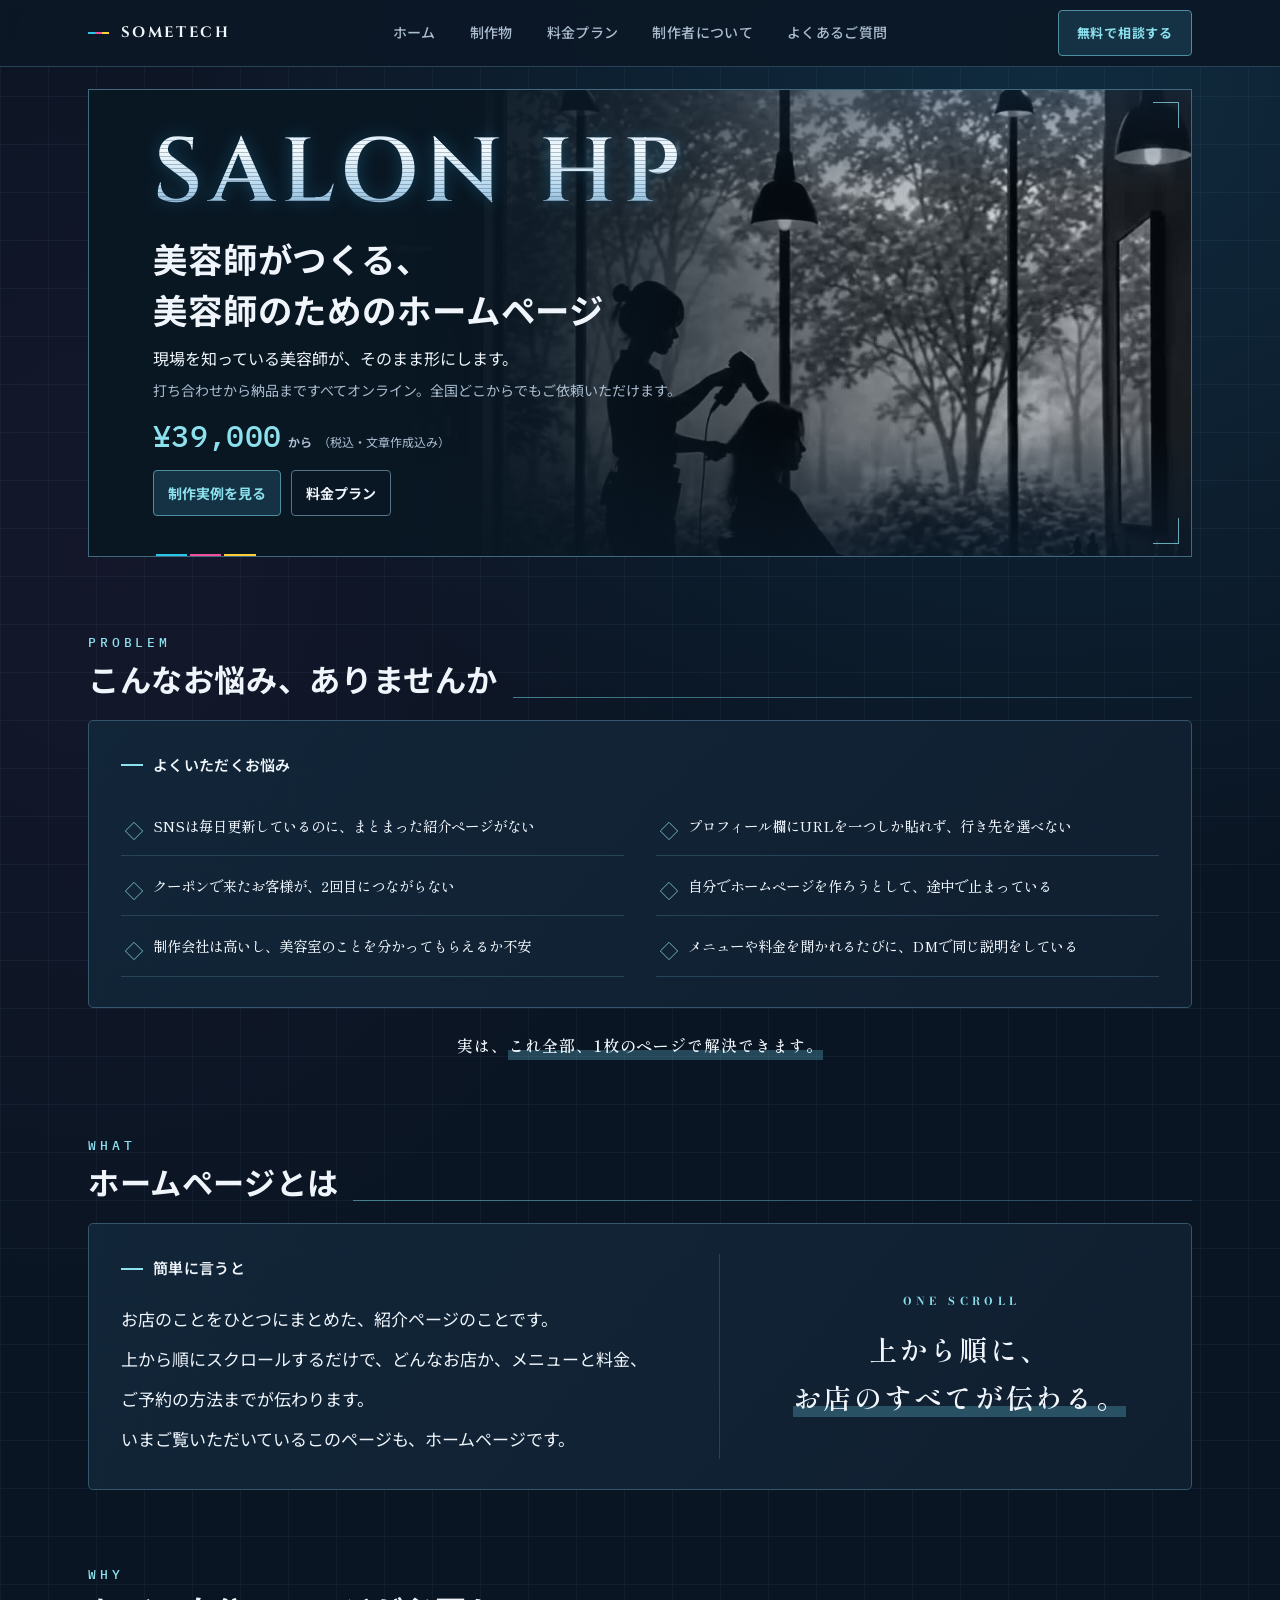
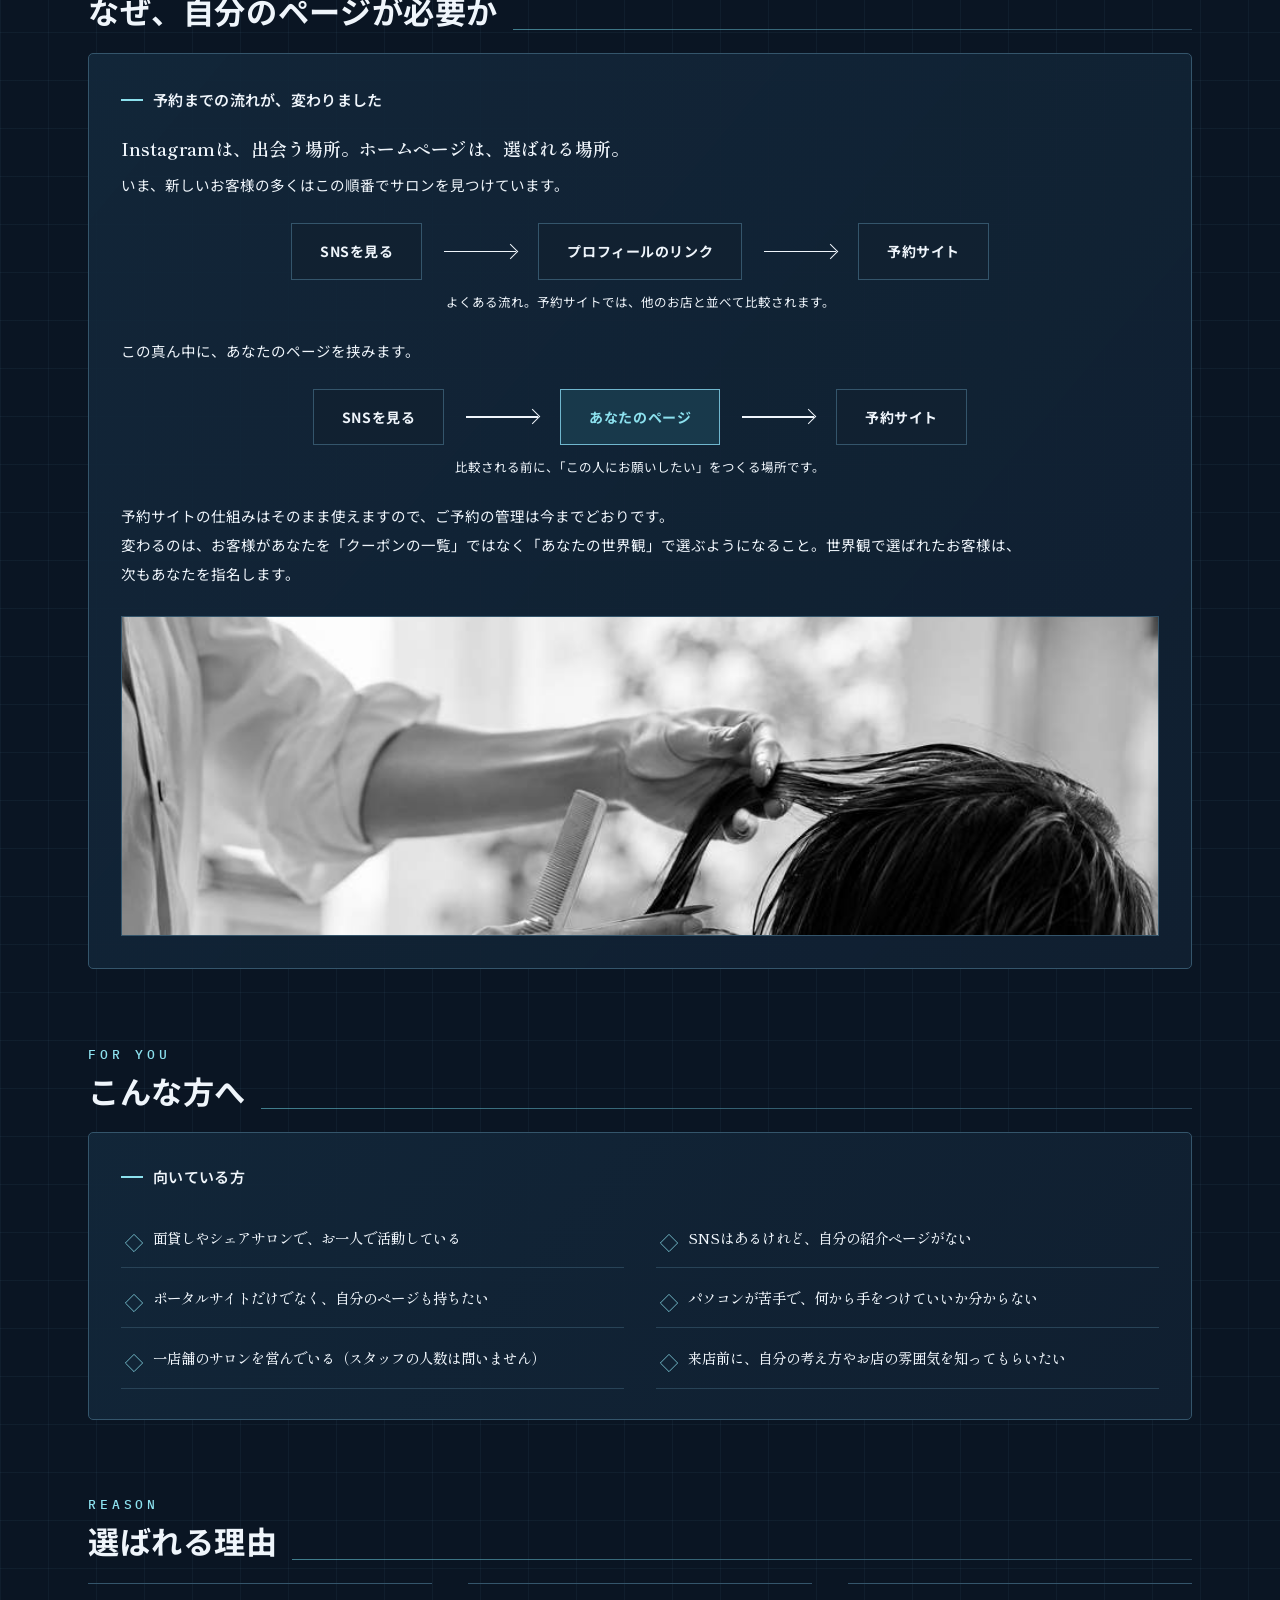
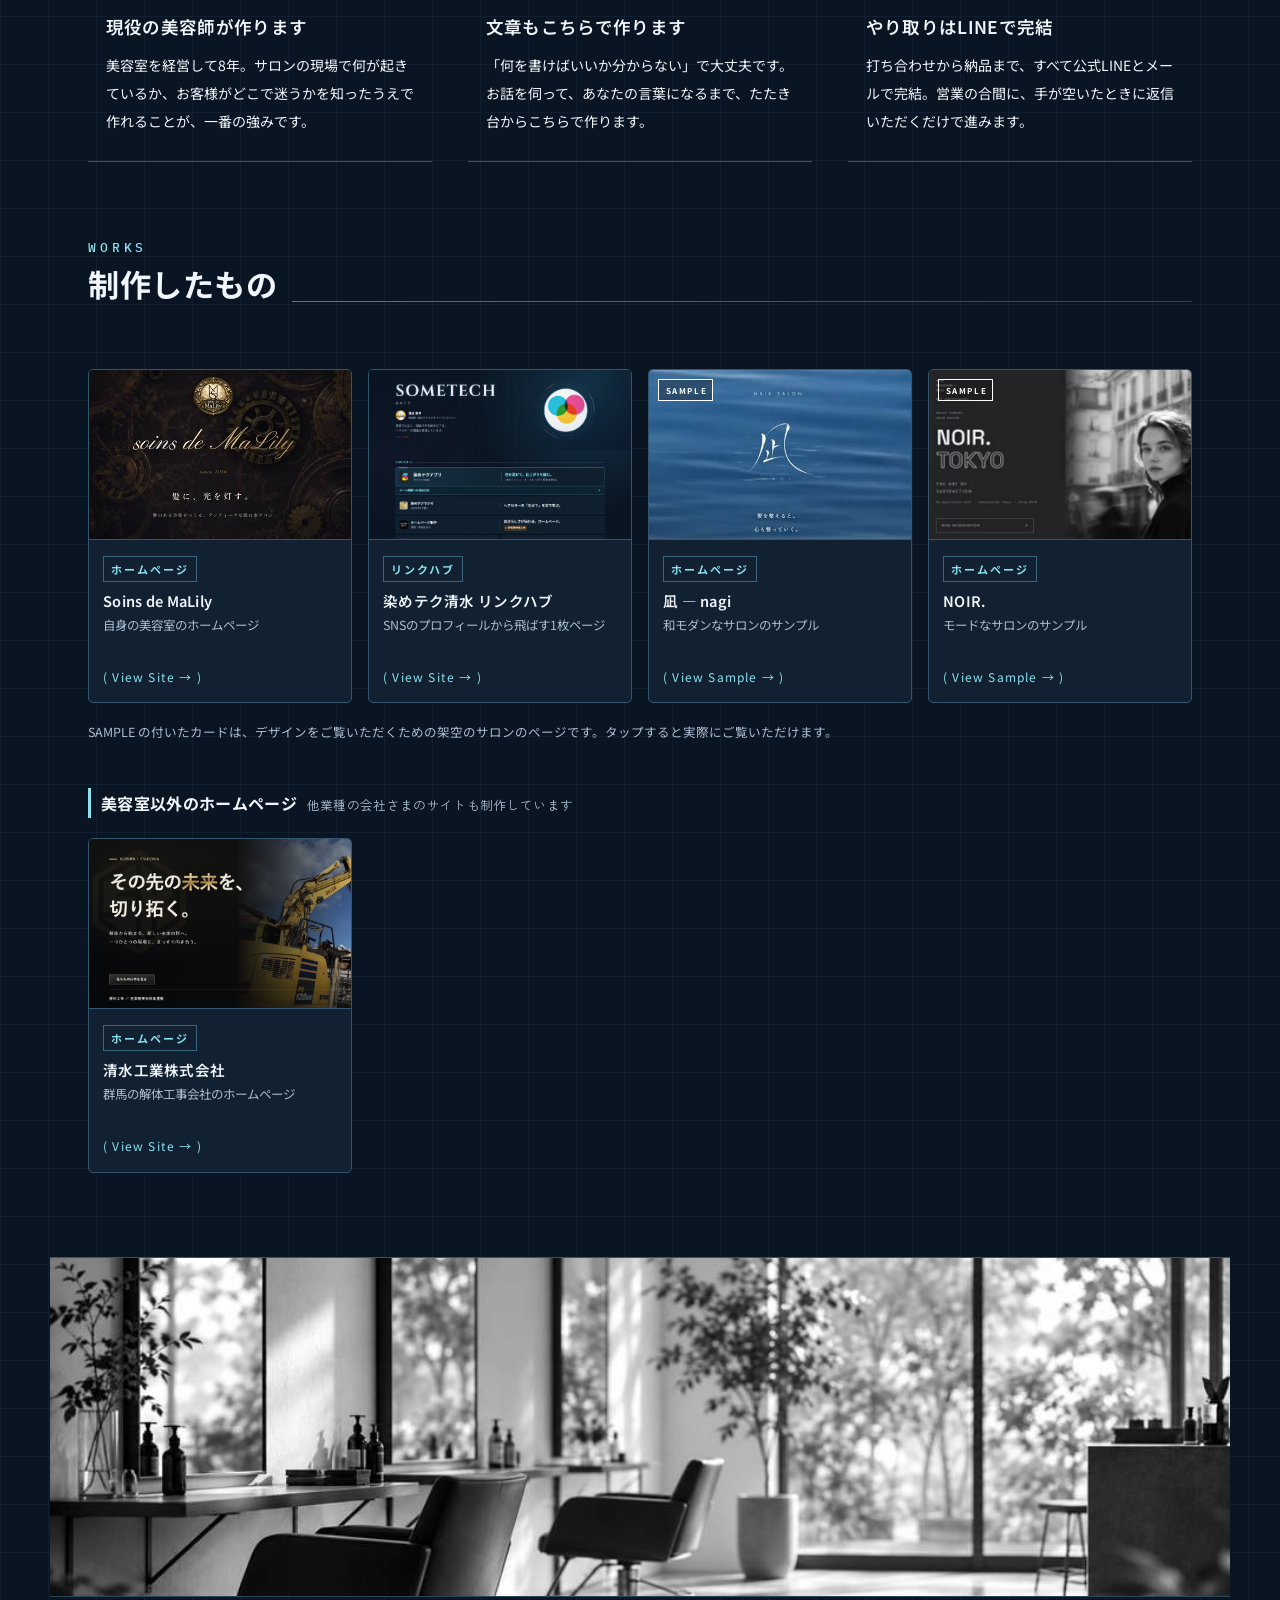
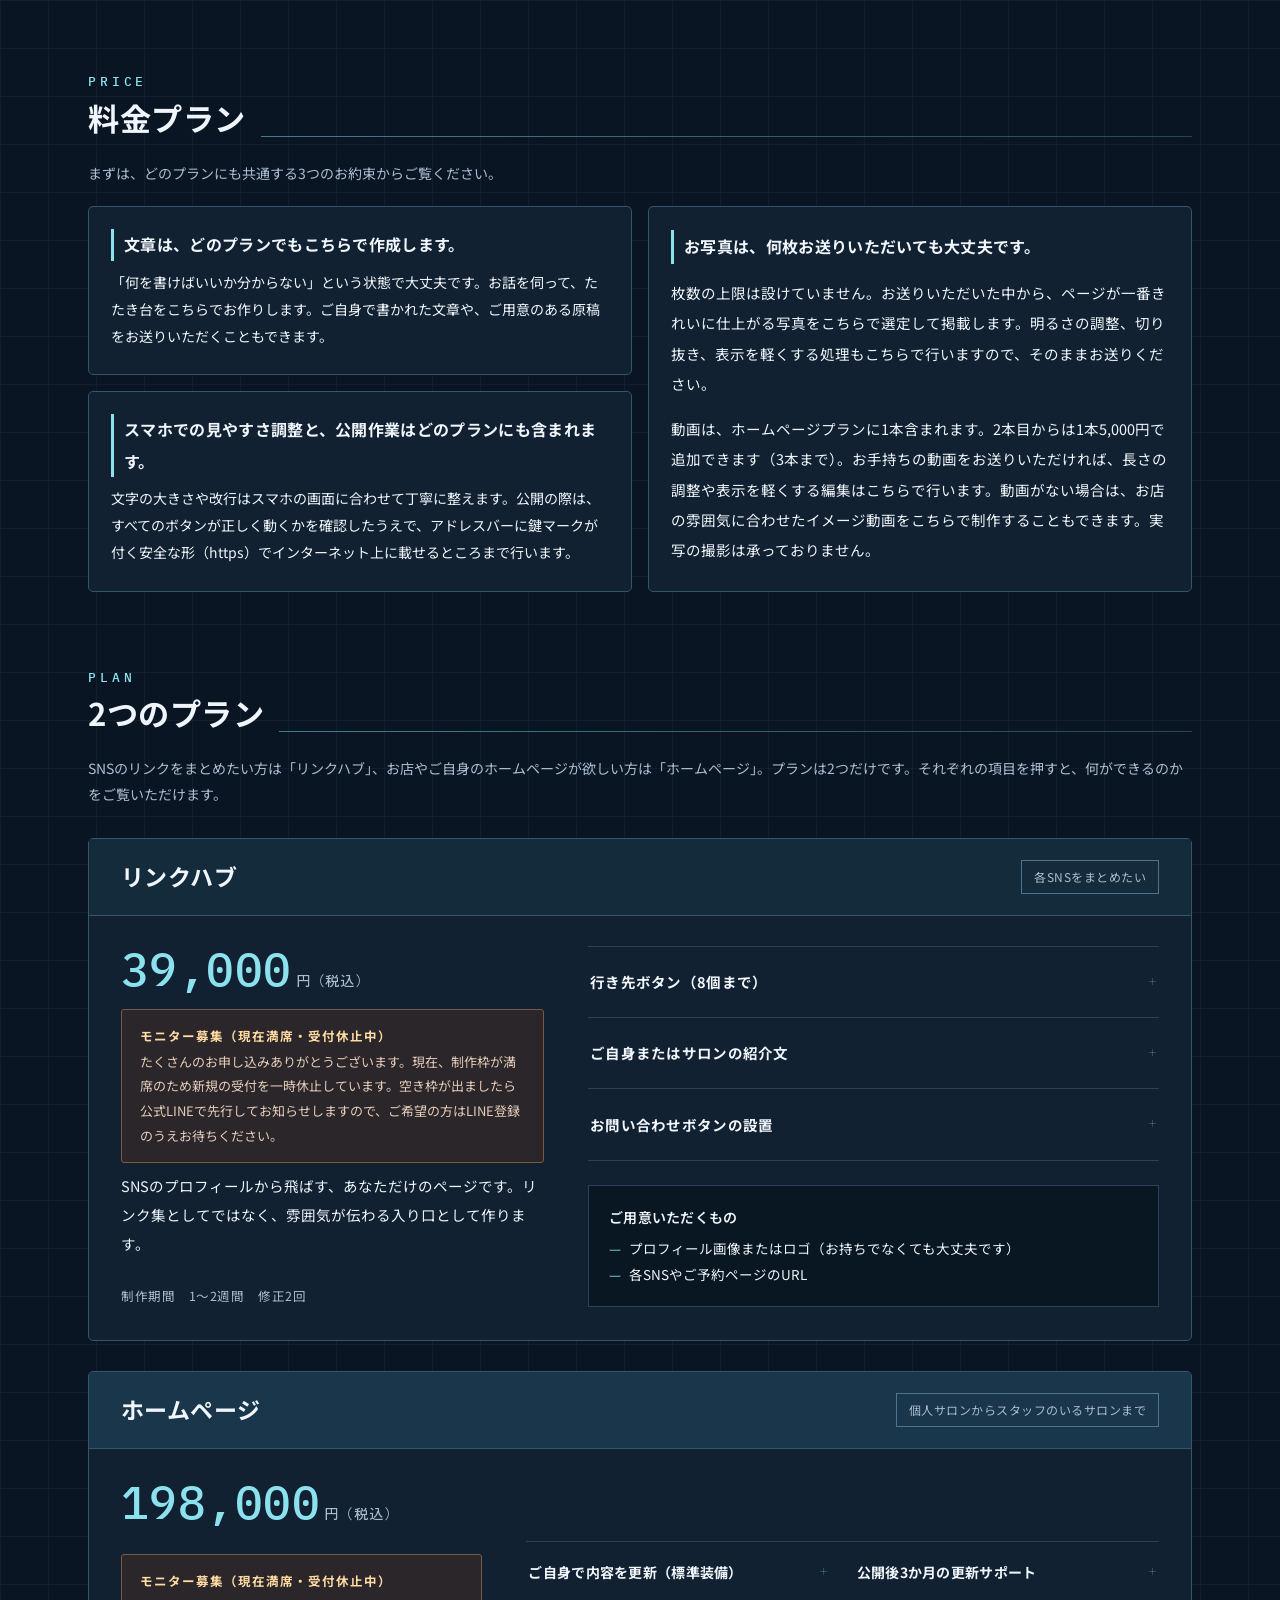
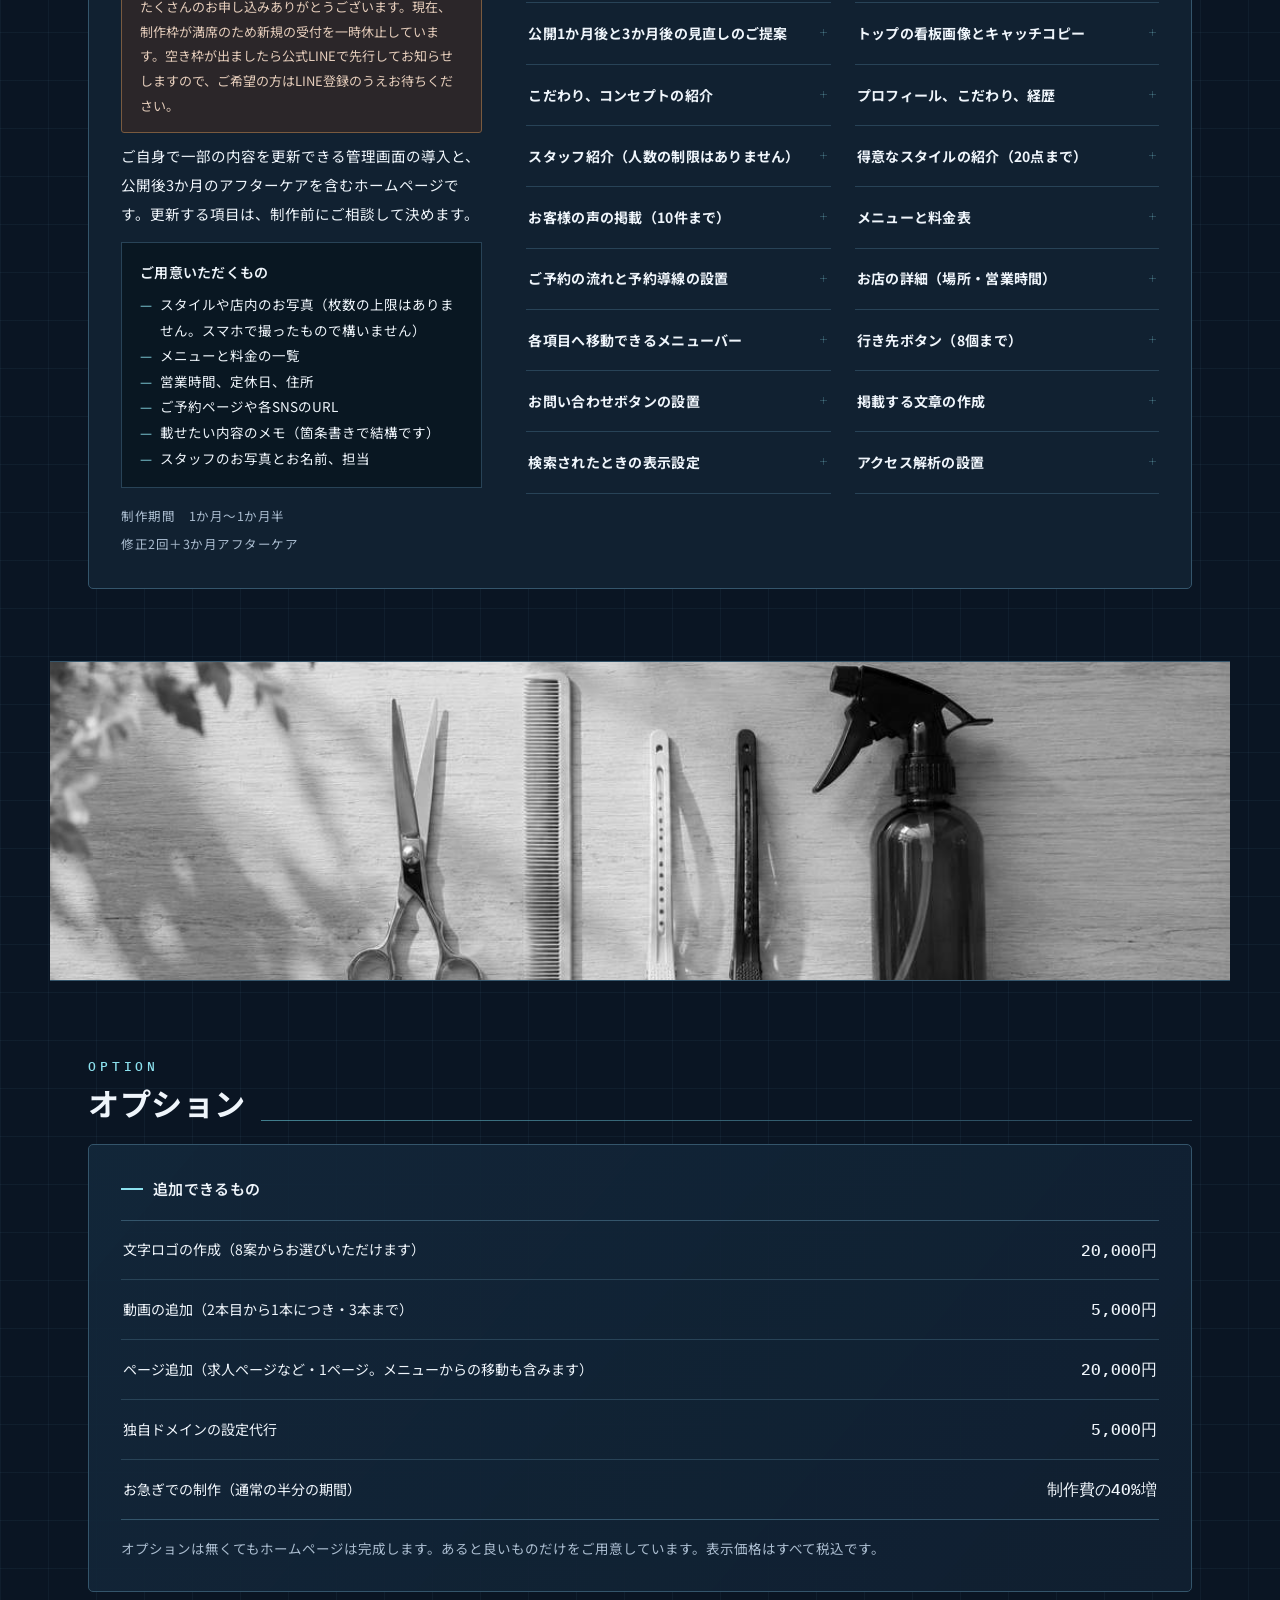
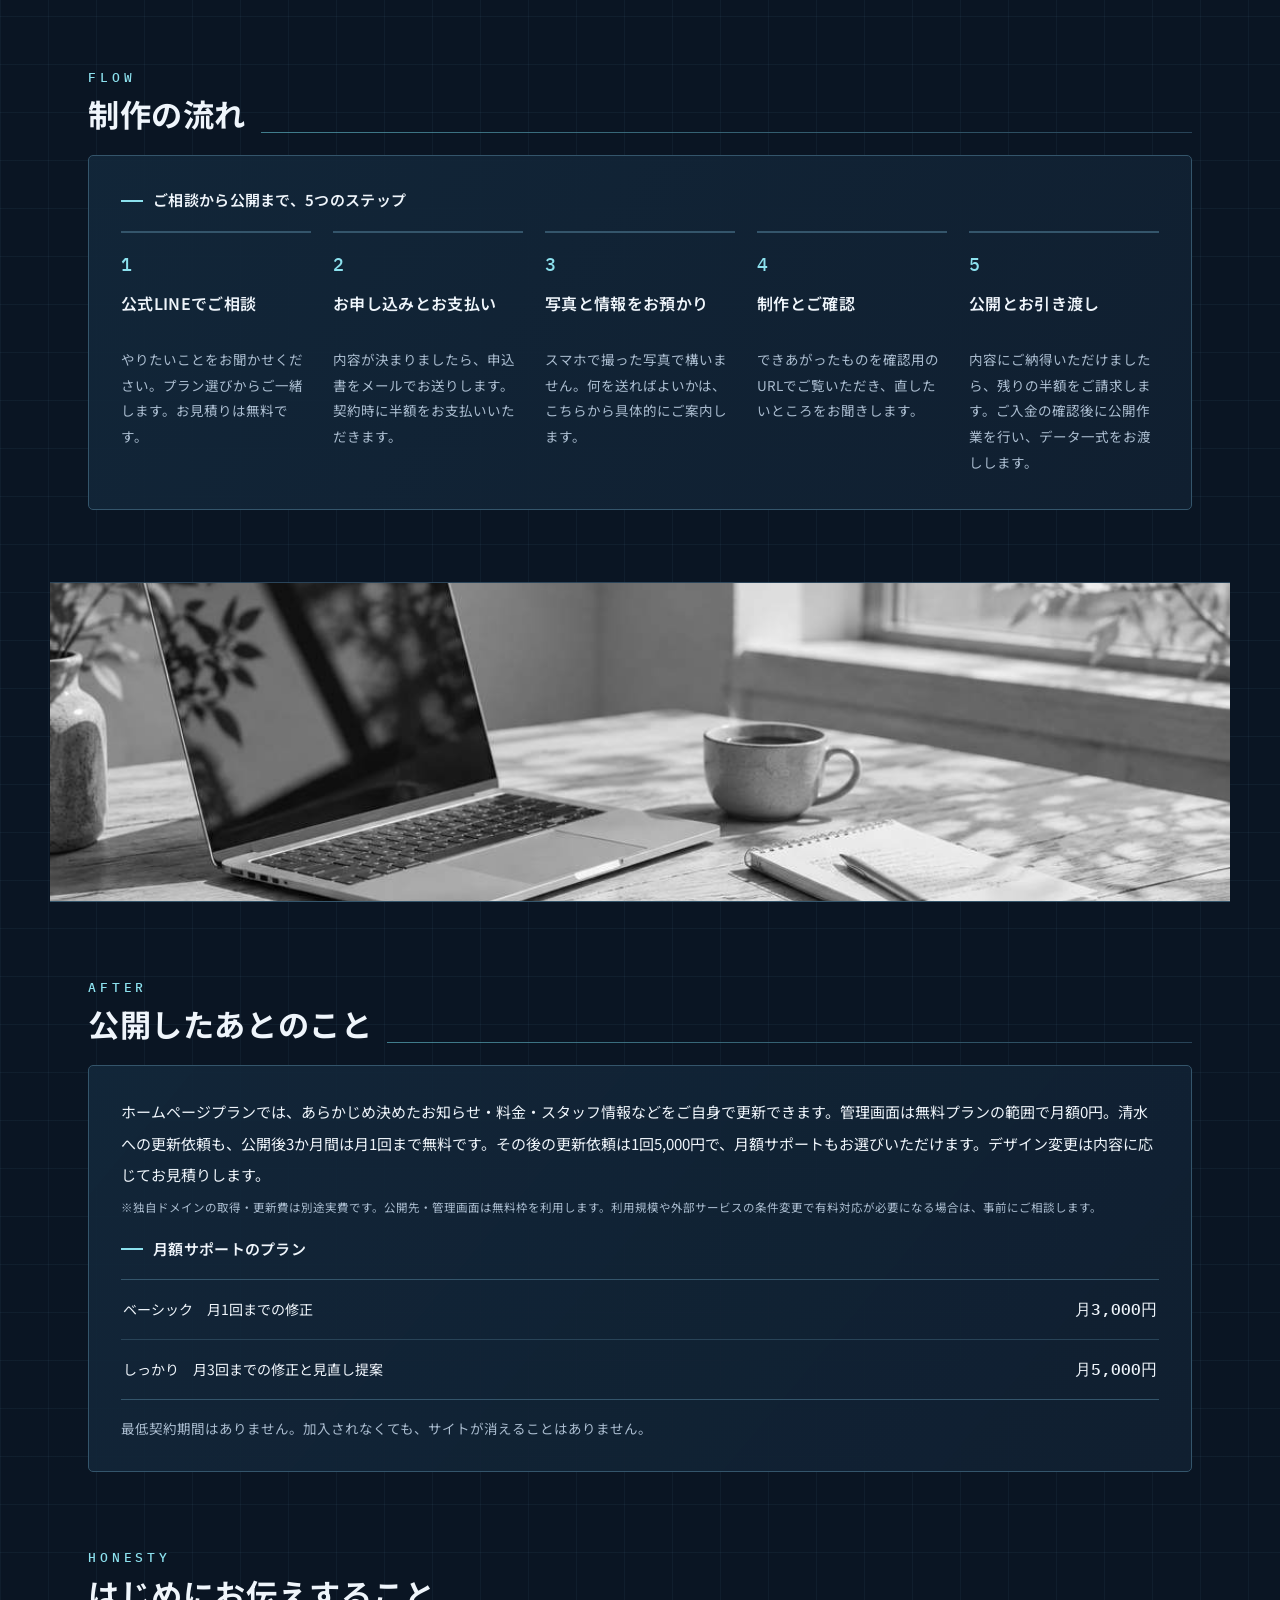
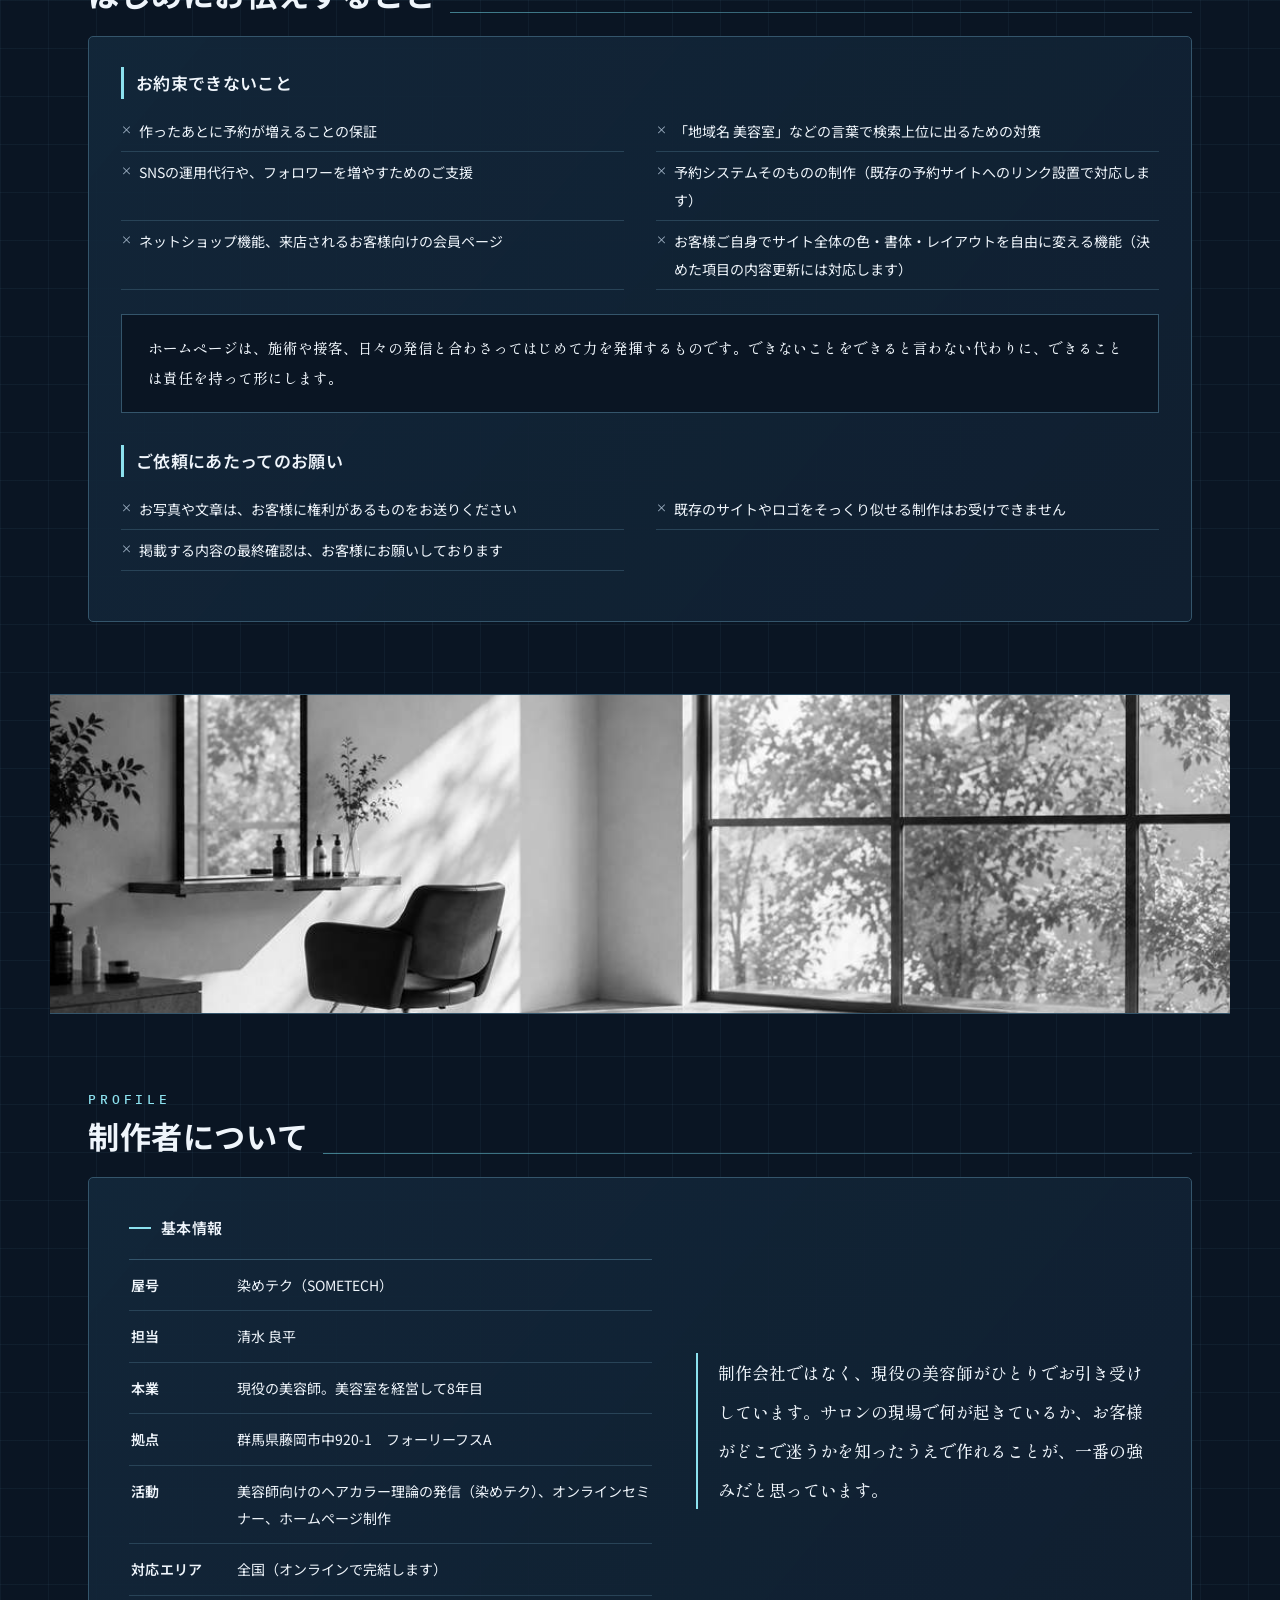
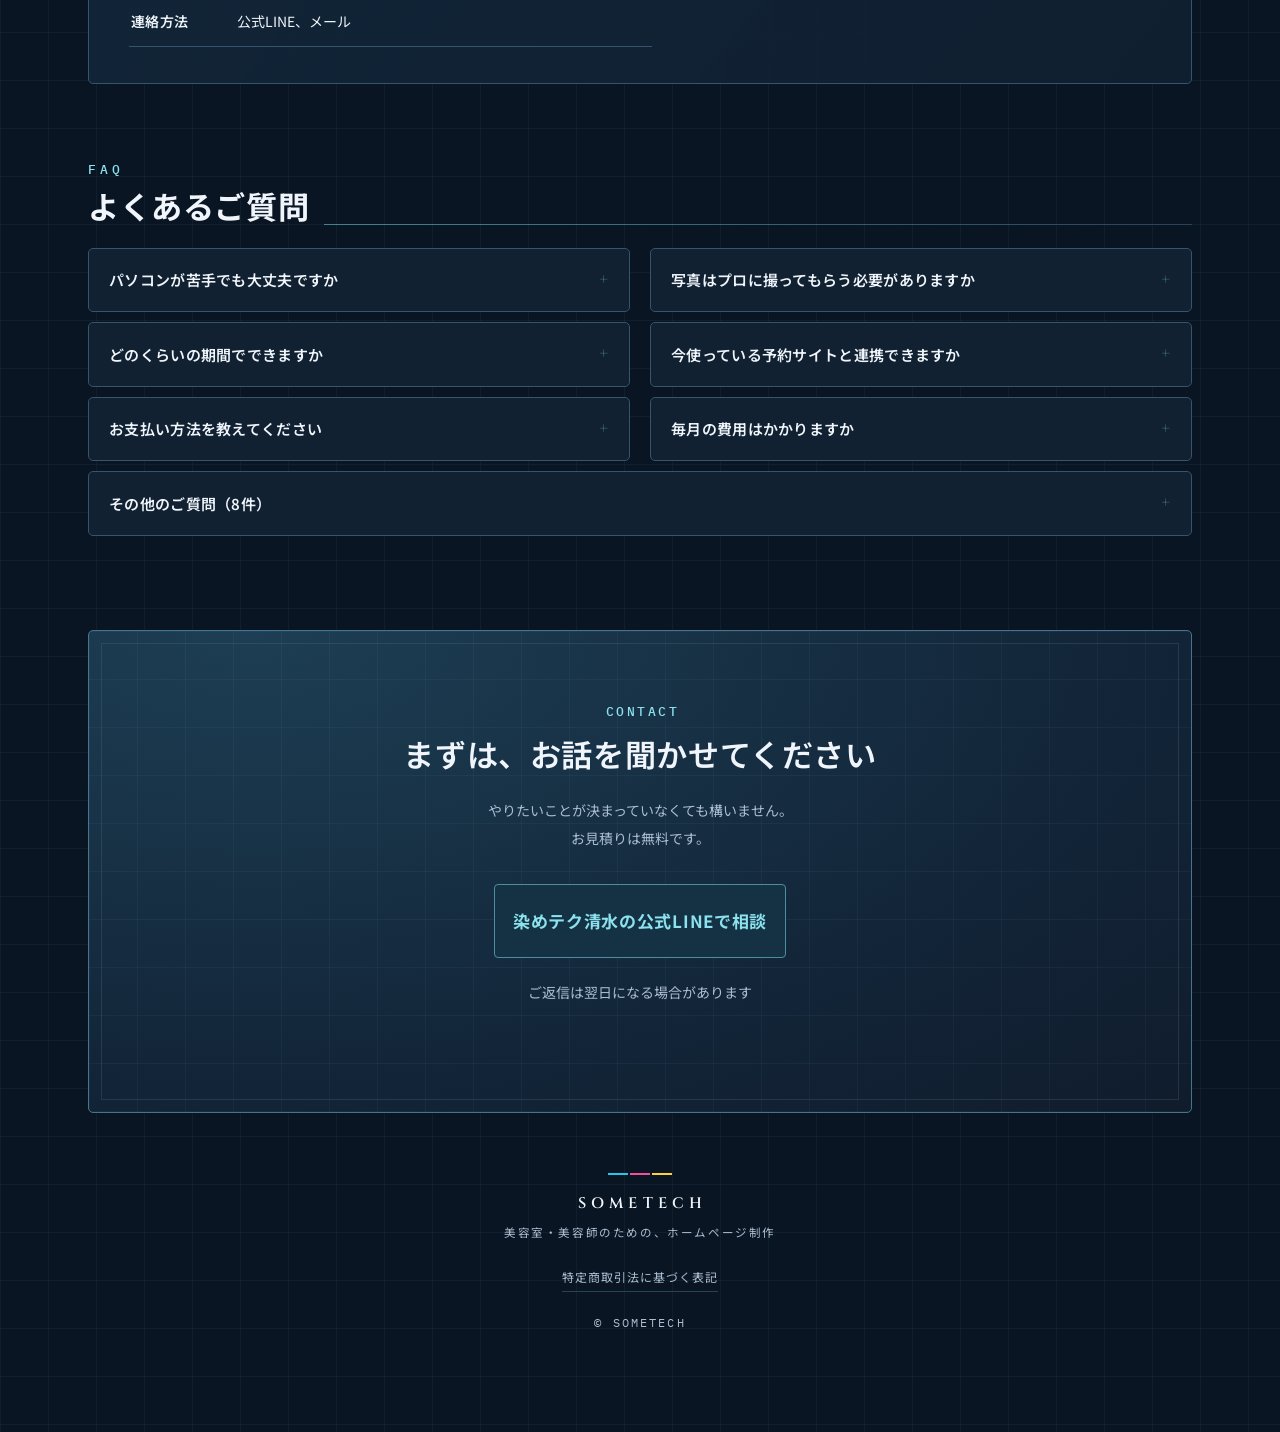
==== commit ac620318: "Animate the SALON HP hero headings" ====
--- a/index.html
+++ b/index.html
@@ -1041,6 +1041,87 @@
 <link href="https://fonts.googleapis.com/css2?family=Cinzel:wght@600&amp;family=IBM+Plex+Mono:wght@400;500&amp;family=Noto+Sans+JP:wght@400;500;600;700&amp;display=swap" rel="stylesheet">
 <link rel="stylesheet" href="chroma.css">
 <link rel="stylesheet" href="chroma-home.css">
+<style>
+@media (prefers-reduced-motion: no-preference) {
+  .hero-big[data-scan-title] {
+    width: max-content;
+    isolation: isolate;
+    text-shadow: none;
+    --scan-head: -42%;
+    --scan-intensity: 0;
+    --scan-start: calc(var(--scan-head) - 30%);
+    --scan-tail: calc(var(--scan-head) - 16%);
+    --scan-warm: calc(var(--scan-head) - 7%);
+    --scan-peak: calc(var(--scan-head) + 3.6%);
+    --scan-out: calc(var(--scan-head) + 12%);
+    --scan-end: calc(var(--scan-head) + 24%);
+    background-image:
+      repeating-linear-gradient(0deg, #111d2d42 0 1px, transparent 1px 4px),
+      linear-gradient(180deg, #d2e4f7 0%, #f2fbff 23%, #b2d6ef 66%, #628eaf 100%);
+    -webkit-background-clip: text;
+    background-clip: text;
+    -webkit-text-fill-color: transparent;
+    filter: drop-shadow(0 0 8px #2ebcfa41);
+  }
+  .hero-big[data-scan-title]::before,
+  .hero-big[data-scan-title]::after {
+    content: attr(data-scan-title) / "";
+    position: absolute;
+    inset: 0;
+    pointer-events: none;
+    -webkit-background-clip: text;
+    background-clip: text;
+    -webkit-text-fill-color: transparent;
+  }
+  .hero-big[data-scan-title]::before {
+    background-image: linear-gradient(104deg, transparent var(--scan-start),
+      #5446b284 var(--scan-tail), #eb80c8 var(--scan-warm), #4beeff var(--scan-head),
+      #efffff var(--scan-peak), #5adfff var(--scan-out), transparent var(--scan-end));
+    opacity: var(--scan-intensity);
+    filter: drop-shadow(0 0 5px #71dfff55);
+  }
+  .hero-big[data-scan-title]::after {
+    background-image: repeating-linear-gradient(0deg, transparent 0 3px, #030b29d9 3px 4.5px,
+      transparent 4.5px 7px, #e4fcffab 7px 8.2px, transparent 8.2px 12px);
+    --scan-mask: linear-gradient(104deg, transparent var(--scan-start),
+      #000 var(--scan-tail) var(--scan-out), transparent var(--scan-end));
+    -webkit-mask-image: var(--scan-mask);
+    mask-image: var(--scan-mask);
+    opacity: calc(var(--scan-intensity) * .73);
+  }
+  .hero-ja.hero-loading { position: relative; }
+  .hero-load-source {
+    position: absolute;
+    width: 1px;
+    height: 1px;
+    overflow: hidden;
+    clip-path: inset(50%);
+    white-space: nowrap;
+  }
+  .hero-load-glyph {
+    opacity: var(--glyph-opacity, .13);
+    color: color-mix(in srgb, var(--ink), #f6e79f var(--glyph-heat, 0%));
+    text-shadow: 0 0 .24em rgb(241 227 144 / var(--glyph-glow, 0));
+  }
+  .hero-load-track {
+    position: absolute;
+    height: 1px;
+    pointer-events: none;
+    background: linear-gradient(90deg, transparent, #8abeae69 45%, #e4d98fa8);
+    opacity: 0;
+  }
+  .hero-load-track::after {
+    content: "";
+    position: absolute;
+    right: -1px;
+    bottom: 0;
+    width: 2px;
+    height: .31em;
+    background: #f5e9a8;
+    box-shadow: 0 0 7px #f5e9a8a8;
+  }
+}
+</style>
 </head>
 <body>
 
@@ -1802,5 +1883,148 @@
   update();
 })();
 </script>
+<script>
+(function () {
+  const motion = window.matchMedia('(prefers-reduced-motion: reduce)');
+  const title = document.querySelector('.hero-big');
+  const subtitle = document.querySelector('.hero-ja');
+  if (motion.matches || !title || !subtitle) return;
+
+  const clamp = value => Math.max(0, Math.min(1, value));
+  const ease = value => value * value * (3 - 2 * value);
+  const scanEnabled = CSS.supports('-webkit-background-clip', 'text') || CSS.supports('background-clip', 'text');
+  if (scanEnabled) title.dataset.scanTitle = title.textContent.trim();
+
+  function scanTitle(seconds) {
+    if (!scanEnabled) return;
+    let head = -42;
+    let intensity = 0;
+    if (seconds >= .36 && seconds <= 3.06) {
+      head = -36 + 179 * ease((seconds - .36) / 2.7);
+      intensity = .95;
+    } else if (seconds >= 3.54 && seconds <= 5.73) {
+      head = 140 - 176 * ease((seconds - 3.54) / 2.19);
+      intensity = .62;
+    }
+    title.style.setProperty('--scan-head', head + '%');
+    title.style.setProperty('--scan-intensity', intensity);
+  }
+
+  // Keep the original sentence available to assistive technology throughout the reveal.
+  const original = document.createElement('span');
+  original.className = 'hero-load-source';
+  const visual = document.createElement('span');
+  visual.setAttribute('aria-hidden', 'true');
+  const track = document.createElement('span');
+  track.className = 'hero-load-track';
+  track.setAttribute('aria-hidden', 'true');
+  const glyphs = [];
+  const segmenter = Intl.Segmenter ? new Intl.Segmenter('ja', { granularity: 'grapheme' }) : null;
+  for (const child of subtitle.childNodes) {
+    if (child.nodeName === 'BR') {
+      visual.append(child.cloneNode());
+      continue;
+    }
+    const line = child.textContent.trim();
+    const characters = segmenter ? Array.from(segmenter.segment(line), item => item.segment) : Array.from(line);
+    for (const character of characters) {
+      const glyph = document.createElement('span');
+      glyph.className = 'hero-load-glyph';
+      glyph.textContent = character;
+      glyphs.push(glyph);
+      visual.append(glyph);
+    }
+  }
+  original.append(...subtitle.childNodes);
+  subtitle.classList.add('hero-loading');
+  subtitle.append(original, visual, track);
+
+  // Use the rendered line breaks, so a narrow viewport reads each wrapped line in order.
+  let rows;
+  function measureRows() {
+    const origin = subtitle.getBoundingClientRect();
+    rows = [];
+    glyphs.forEach(glyph => {
+      const rect = glyph.getBoundingClientRect();
+      const x = rect.left - origin.left;
+      const top = rect.top - origin.top;
+      let row = rows[rows.length - 1];
+      if (!row || Math.abs(row.top - top) > 2) {
+        row = { x, top, baseline: rect.bottom - origin.top - 2, glyphs: [] };
+        rows.push(row);
+      }
+      row.glyphs.push({ glyph, x, width: rect.width });
+    });
+  }
+  measureRows();
+  let subtitleActive = true;
+  const resize = typeof ResizeObserver === 'function' ? new ResizeObserver(measureRows) : null;
+  resize?.observe(subtitle);
+  document.fonts?.ready.then(() => {
+    if (subtitleActive) measureRows();
+  });
+
+  function drawSubtitle(seconds) {
+    let cursor;
+    const firstLineStarts = .30;
+    const firstLineEnds = rows.length === 1 ? 3.28 : 1.43;
+    rows.forEach((row, index) => {
+      const nextLineDuration = (3.28 - 1.56) / Math.max(1, rows.length - 1);
+      const start = index === 0 ? firstLineStarts : 1.56 + nextLineDuration * (index - 1);
+      const end = index === 0 ? firstLineEnds : start + nextLineDuration;
+      const progress = clamp((seconds - start) / (end - start));
+      const phase = progress * (row.glyphs.length + .65);
+      row.glyphs.forEach(({ glyph }, index) => {
+        const offset = phase - index;
+        const reveal = ease(clamp(offset / .78));
+        const heat = Math.sin(Math.PI * clamp(offset / 1.36)) * reveal;
+        glyph.style.setProperty('--glyph-opacity', .13 + .87 * reveal);
+        glyph.style.setProperty('--glyph-heat', heat * 100 + '%');
+        glyph.style.setProperty('--glyph-glow', .69 * heat);
+      });
+      const opacity = .93 * ease(clamp((seconds - start) / .1))
+        * (1 - ease(clamp((seconds - end + .12) / .29)));
+      if (opacity > 0) {
+        const index = Math.min(row.glyphs.length - 1, Math.floor(phase));
+        const current = row.glyphs[index];
+        cursor = {
+          left: row.x, top: row.baseline, opacity,
+          width: current.x - row.x + current.width * clamp(phase - index)
+        };
+      }
+    });
+    track.style.opacity = cursor?.opacity ?? 0;
+    if (cursor) {
+      track.style.left = cursor.left + 'px';
+      track.style.top = cursor.top + 'px';
+      track.style.width = cursor.width + 'px';
+    }
+  }
+
+  function finishSubtitle() {
+    subtitleActive = false;
+    resize?.disconnect();
+    subtitle.replaceChildren(...original.childNodes);
+    subtitle.classList.remove('hero-loading');
+  }
+
+  const started = performance.now();
+  function render(now) {
+    if (motion.matches) {
+      if (subtitleActive) finishSubtitle();
+      delete title.dataset.scanTitle;
+      return;
+    }
+    const seconds = (now - started) / 1000;
+    scanTitle(seconds);
+    if (subtitleActive) {
+      if (seconds >= 3.46) finishSubtitle();
+      else drawSubtitle(seconds);
+    }
+    if (seconds < 5.74) requestAnimationFrame(render);
+  }
+  requestAnimationFrame(render);
+})();
+</script>
 </body>
 </html>
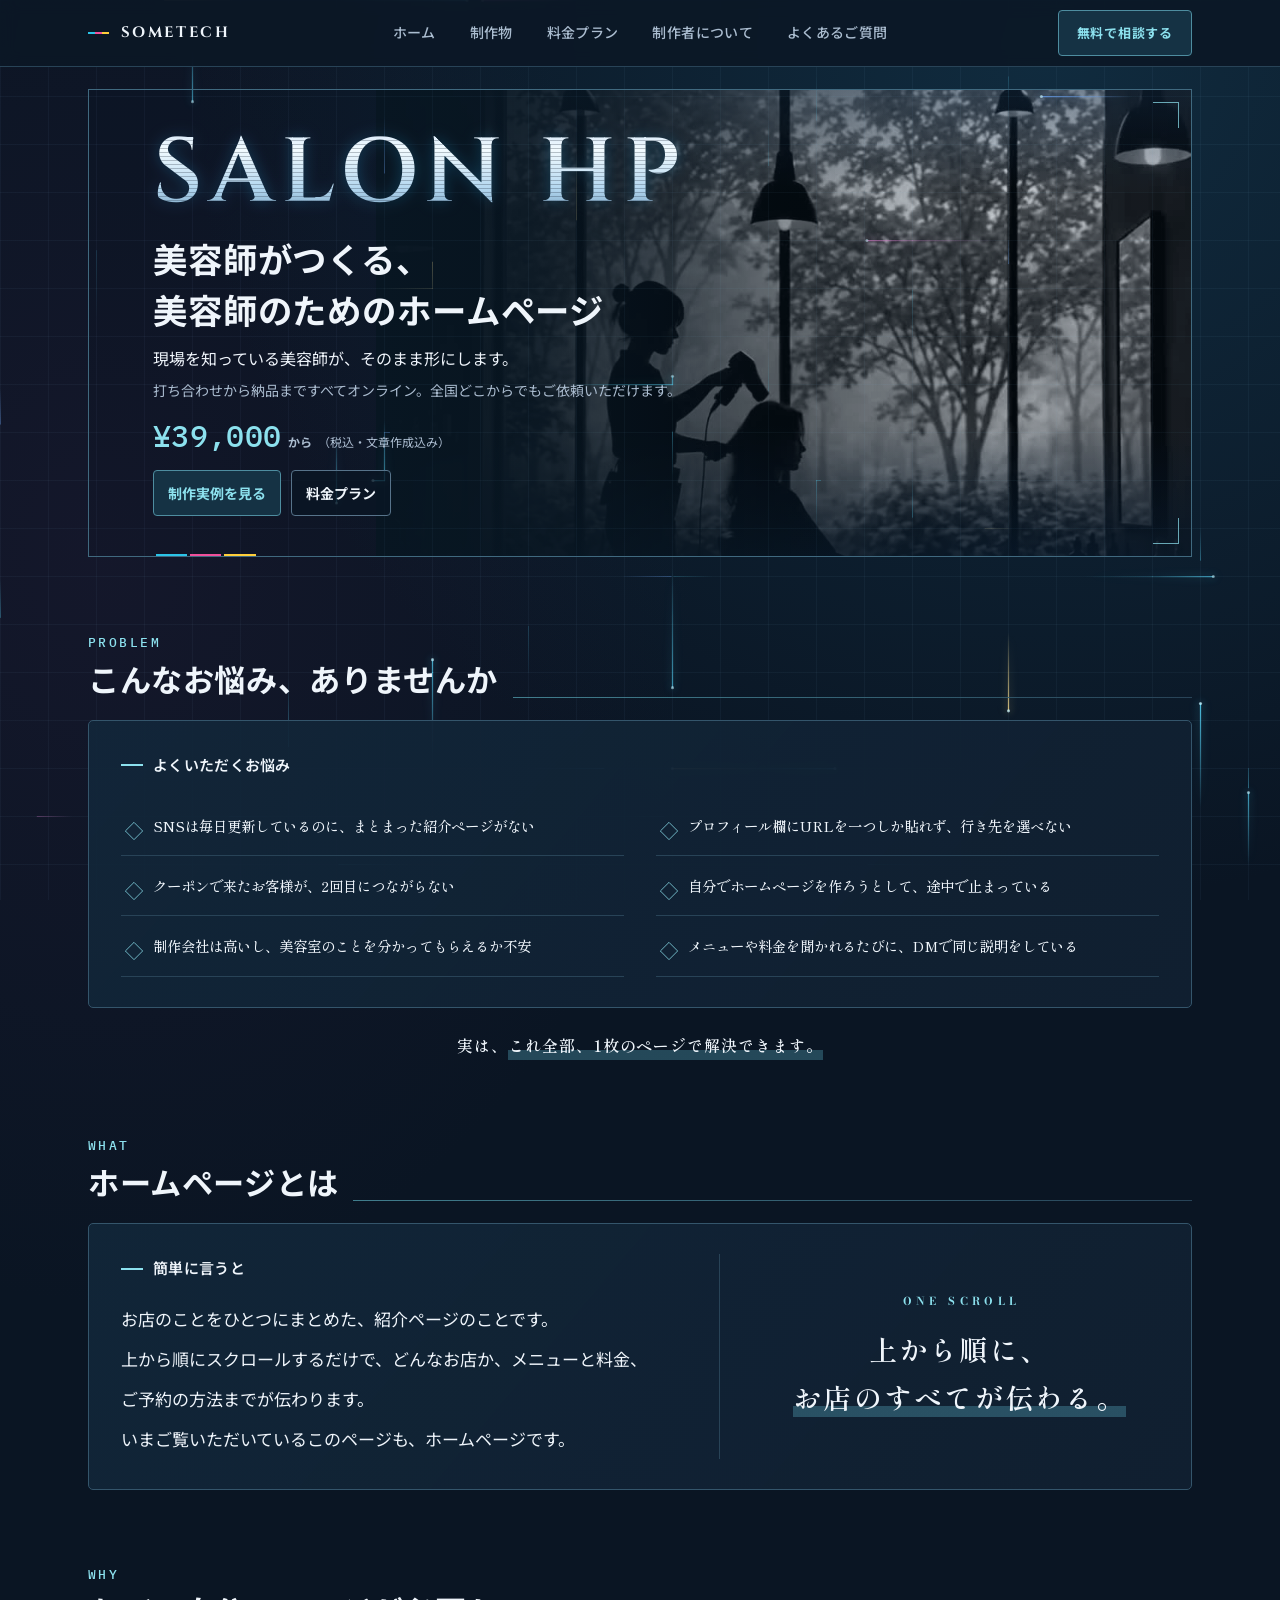
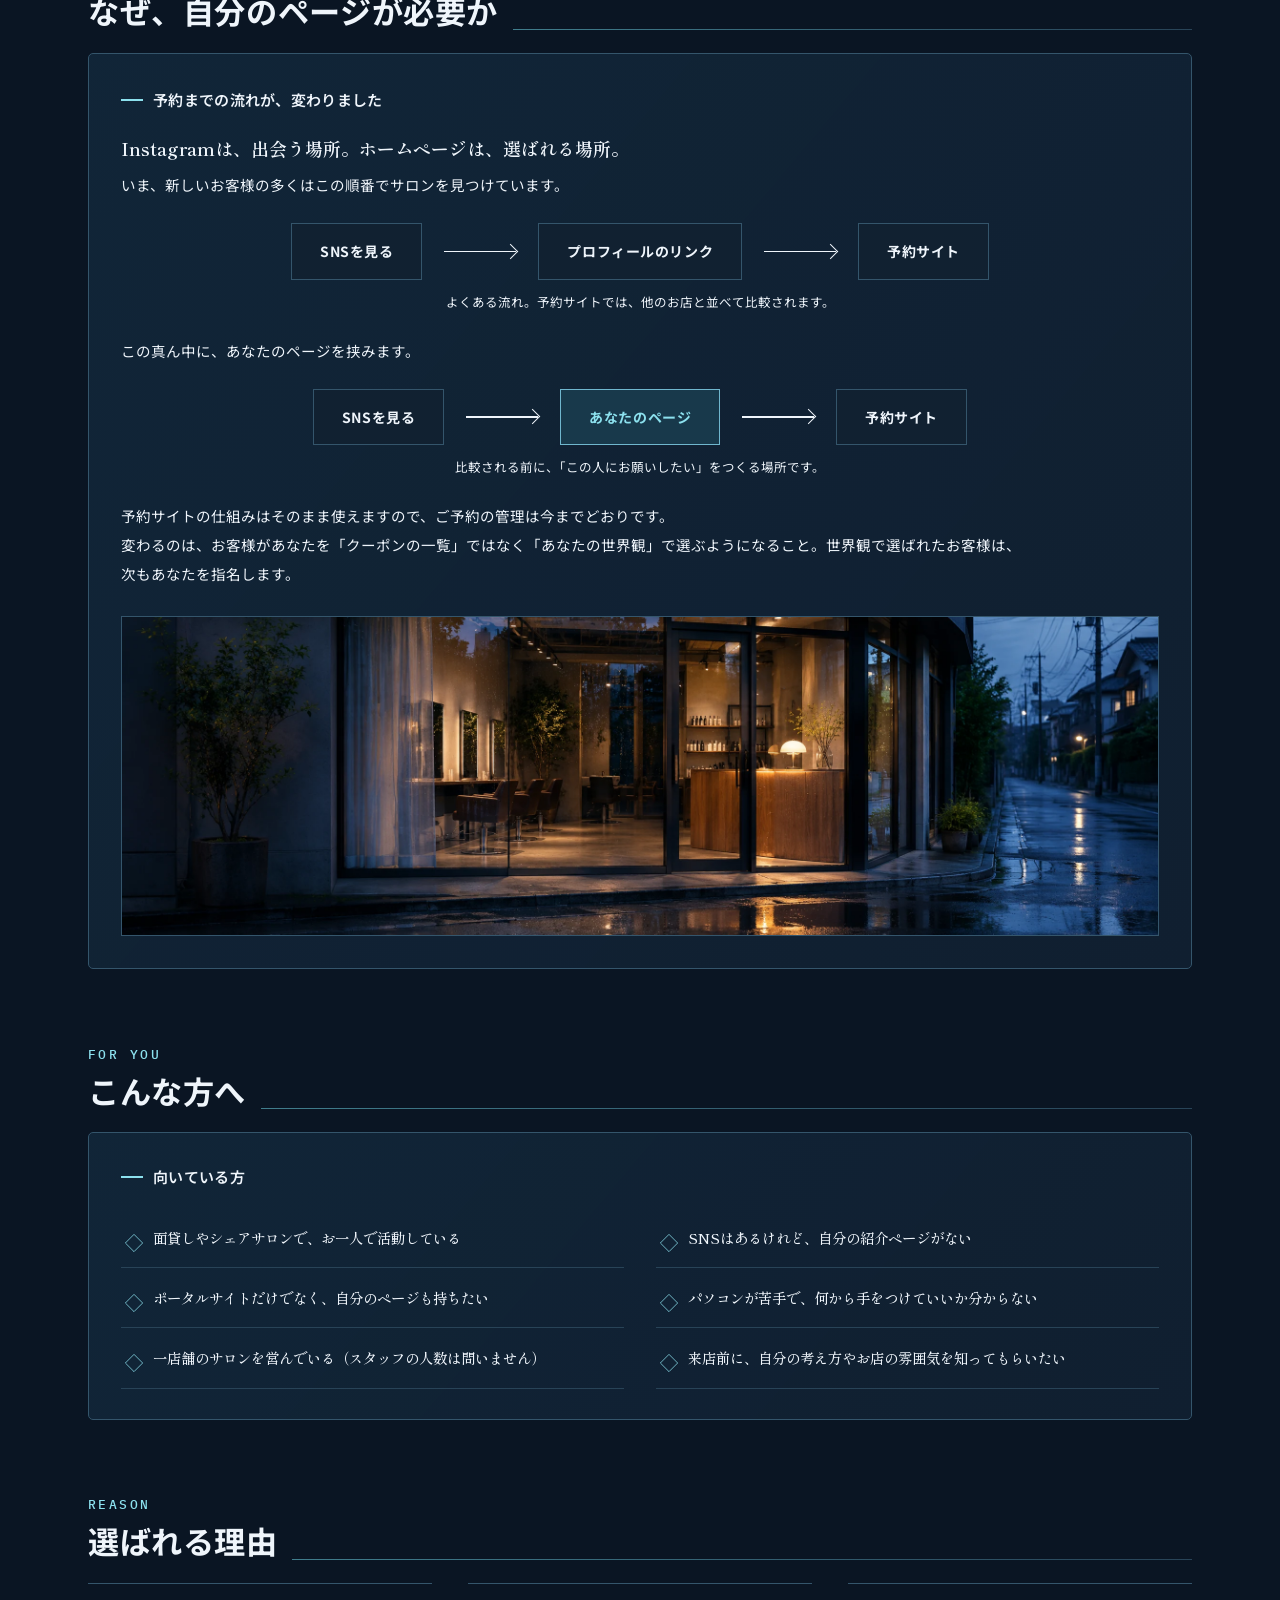
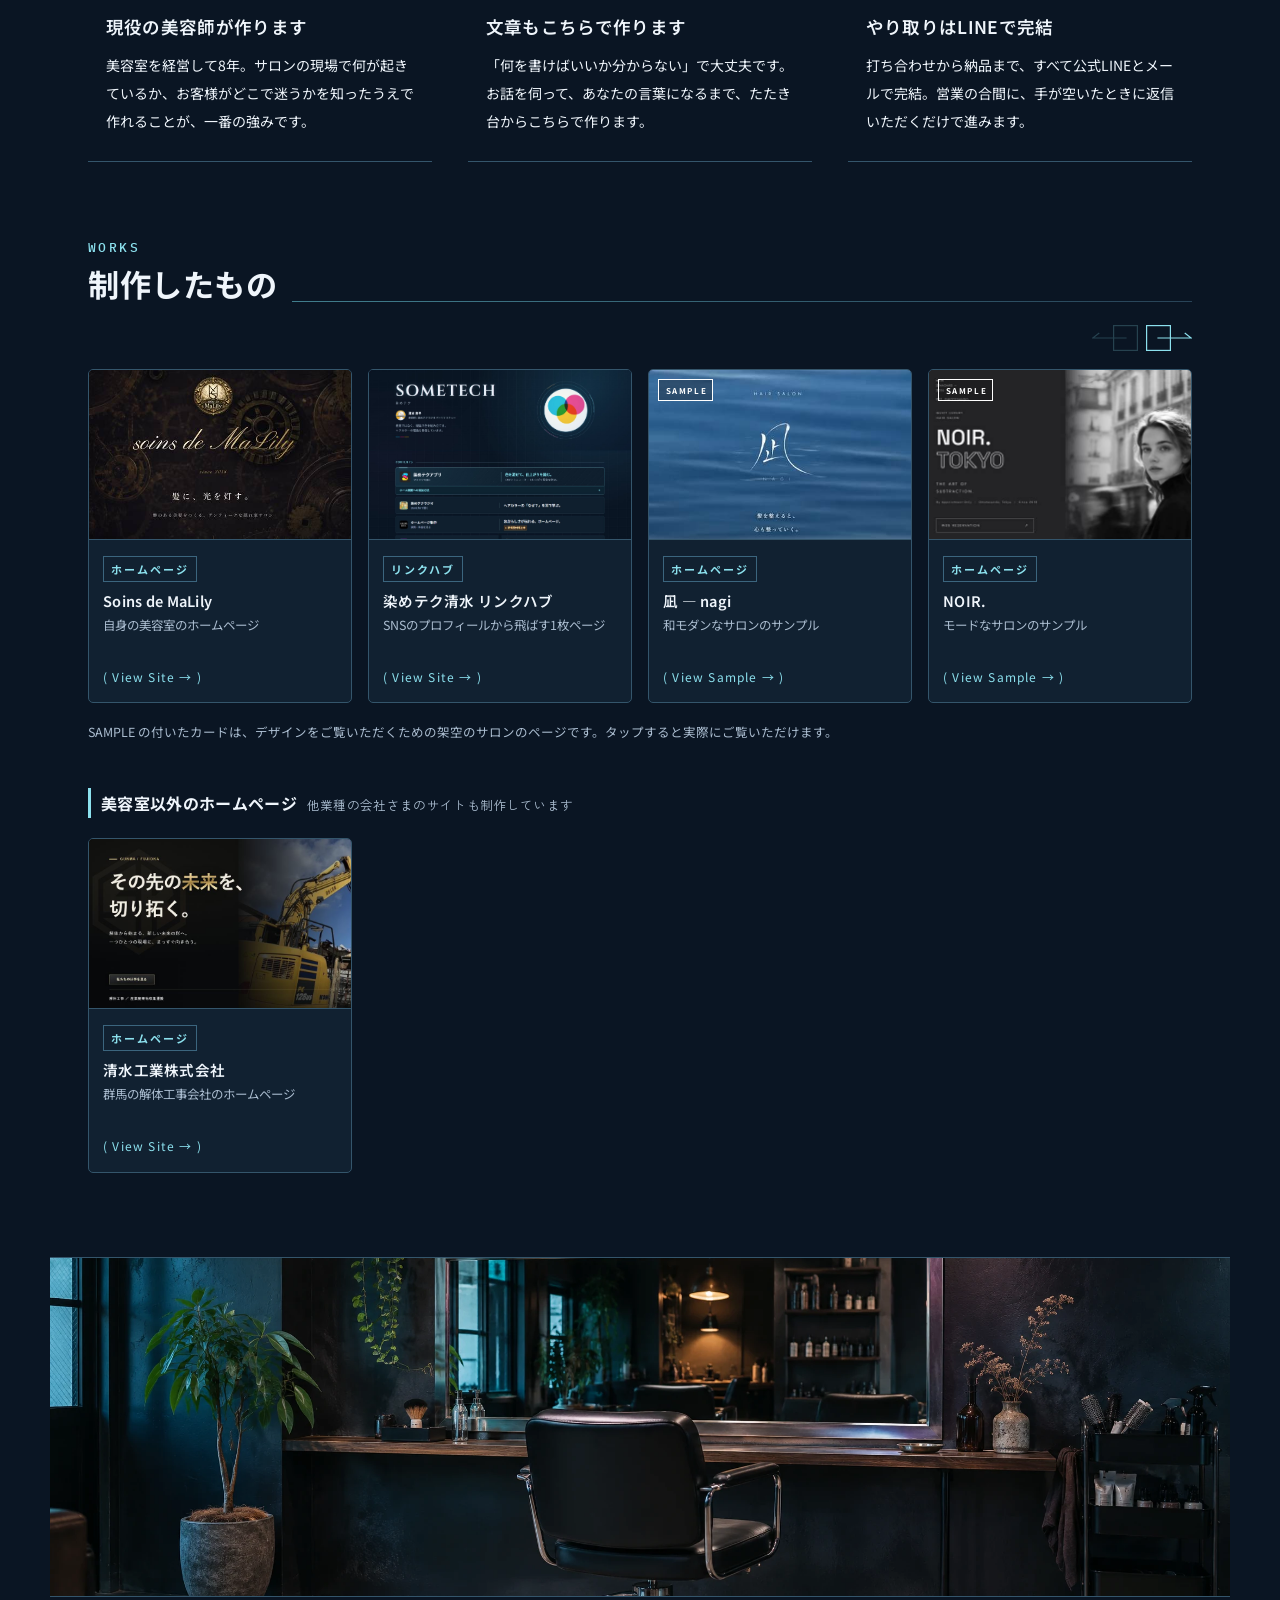
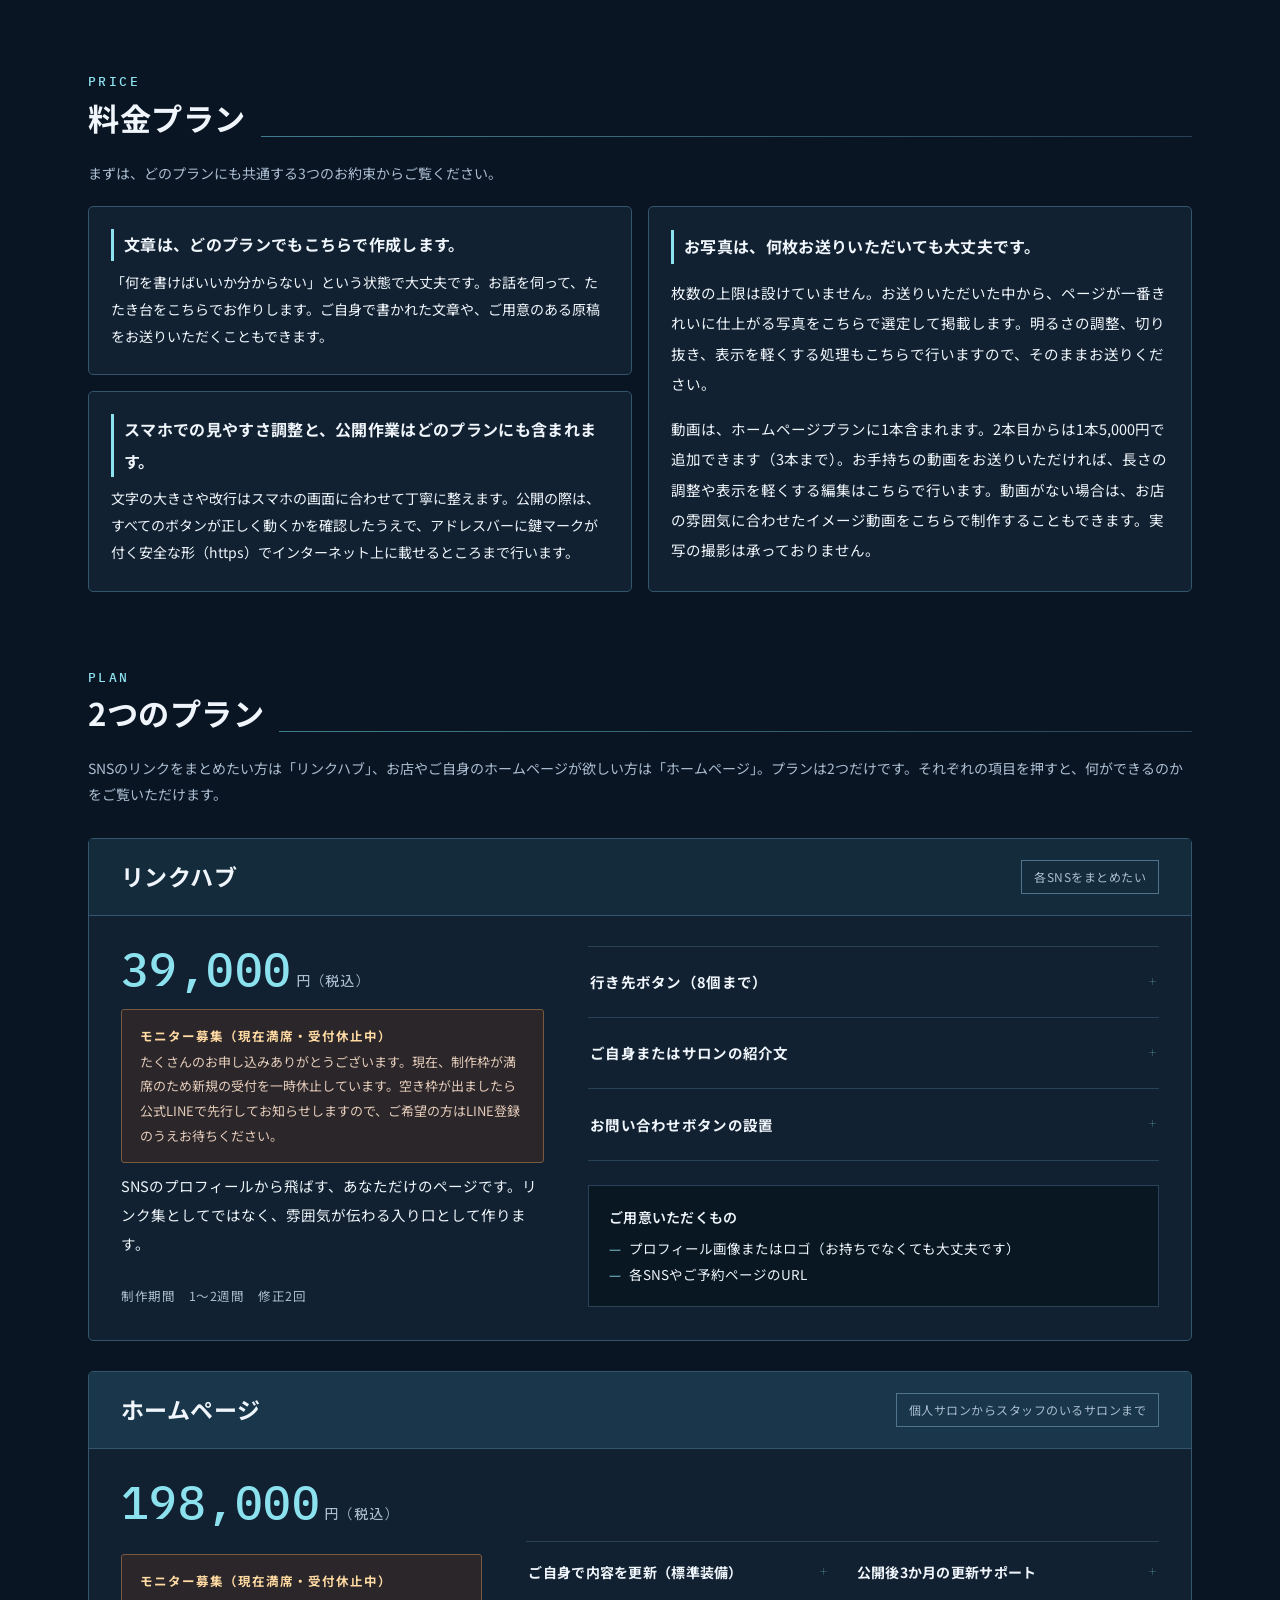
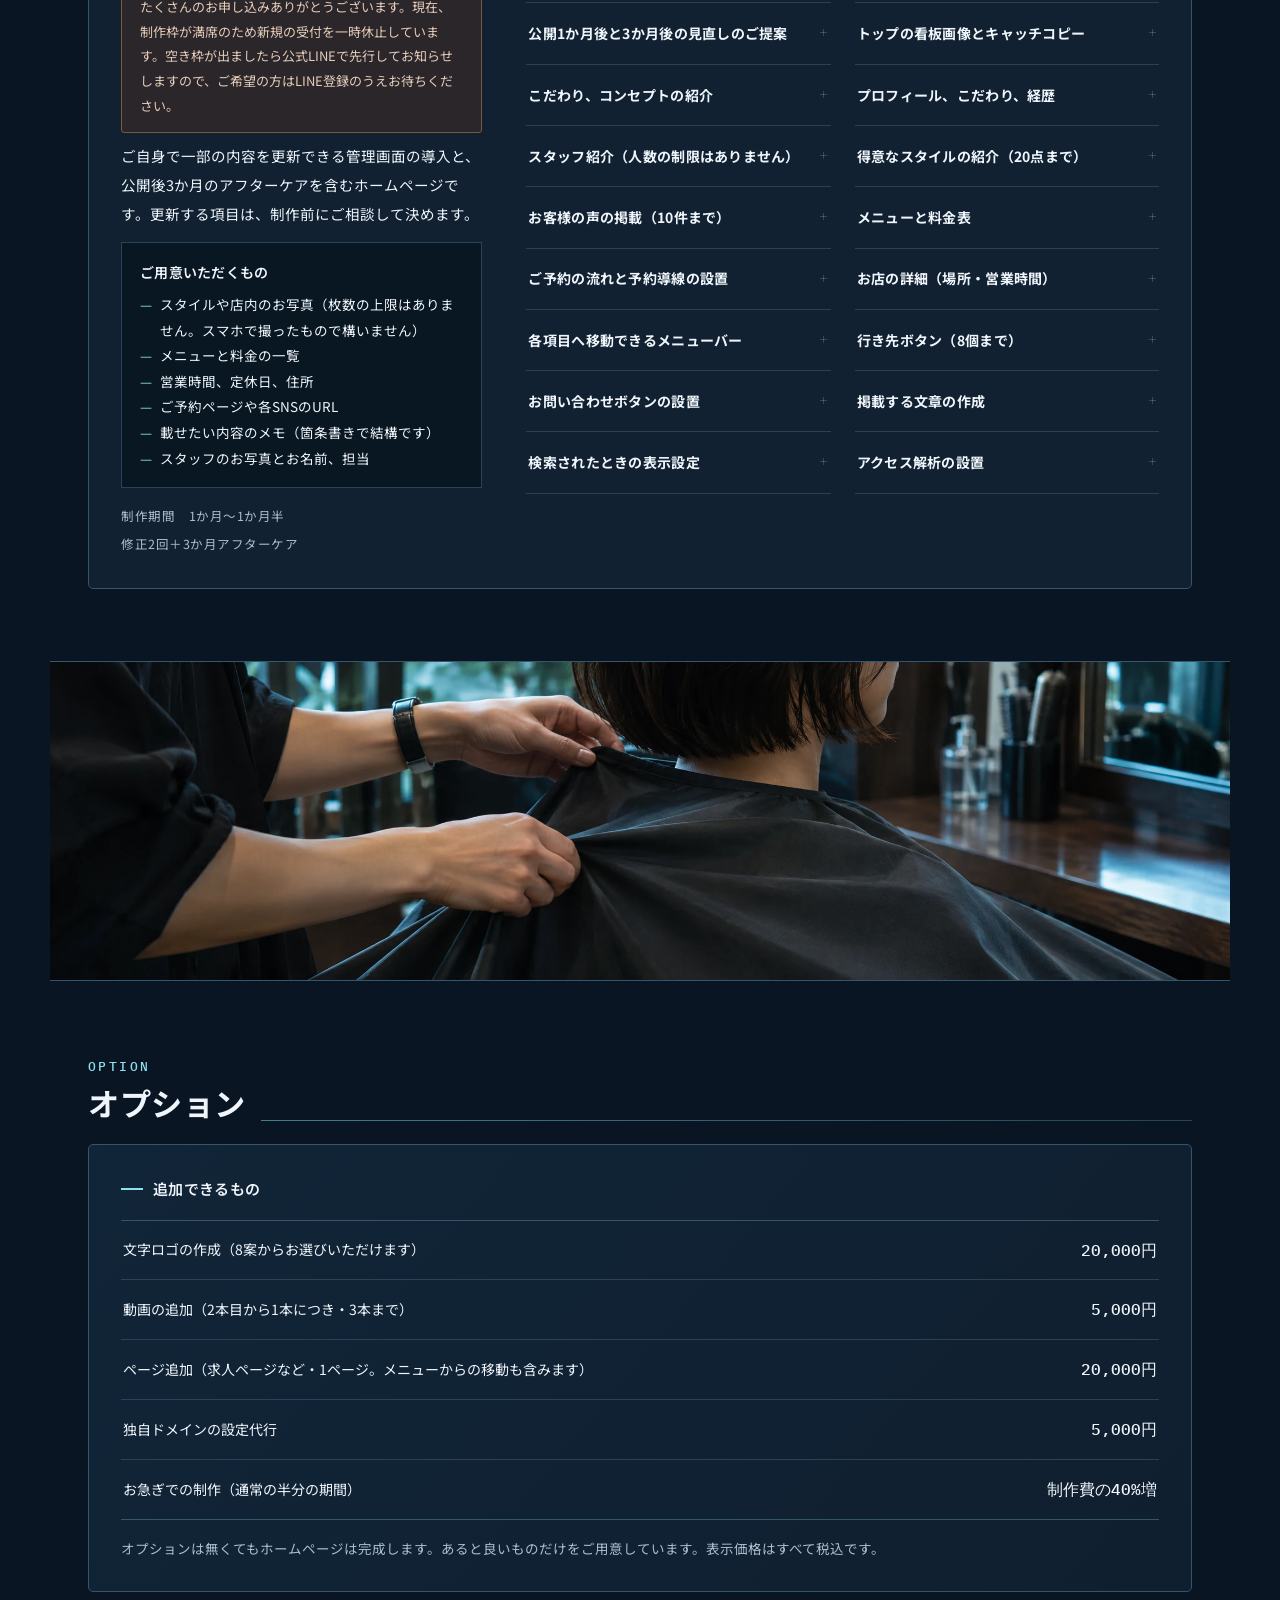
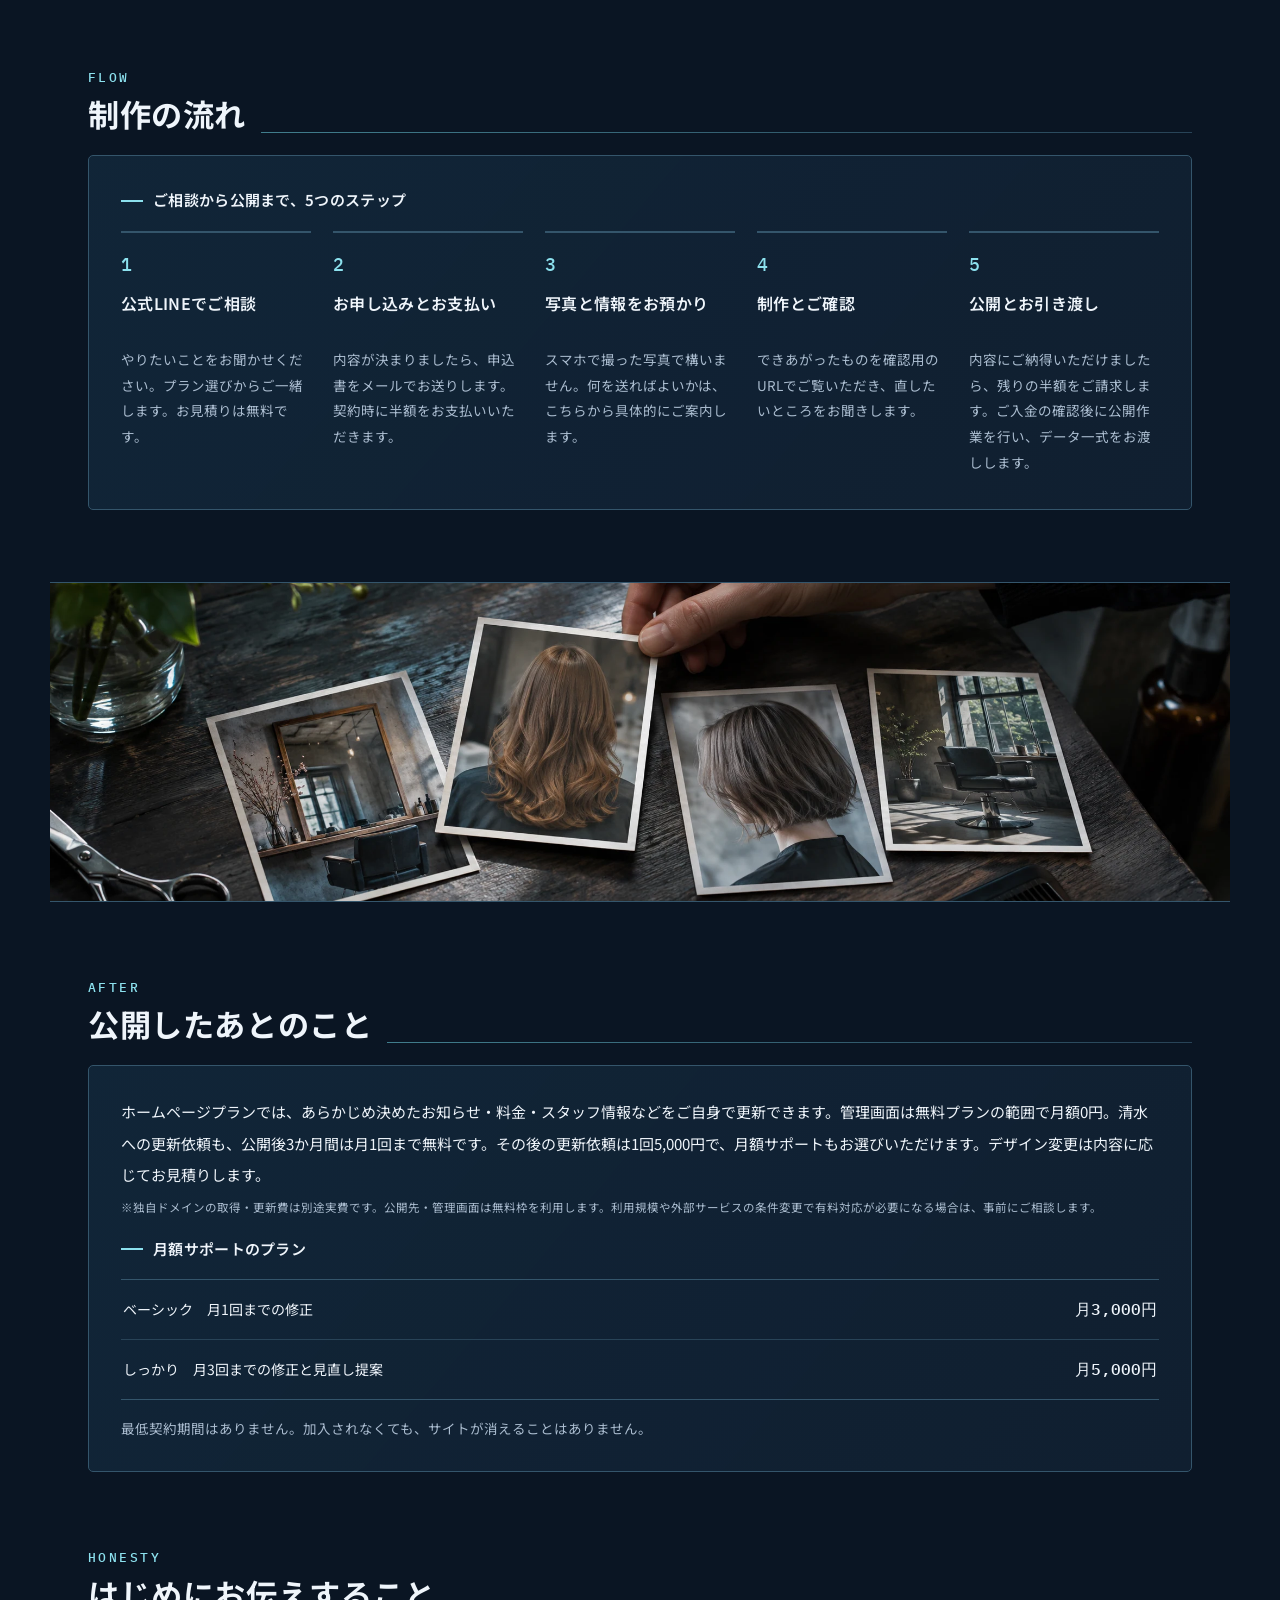
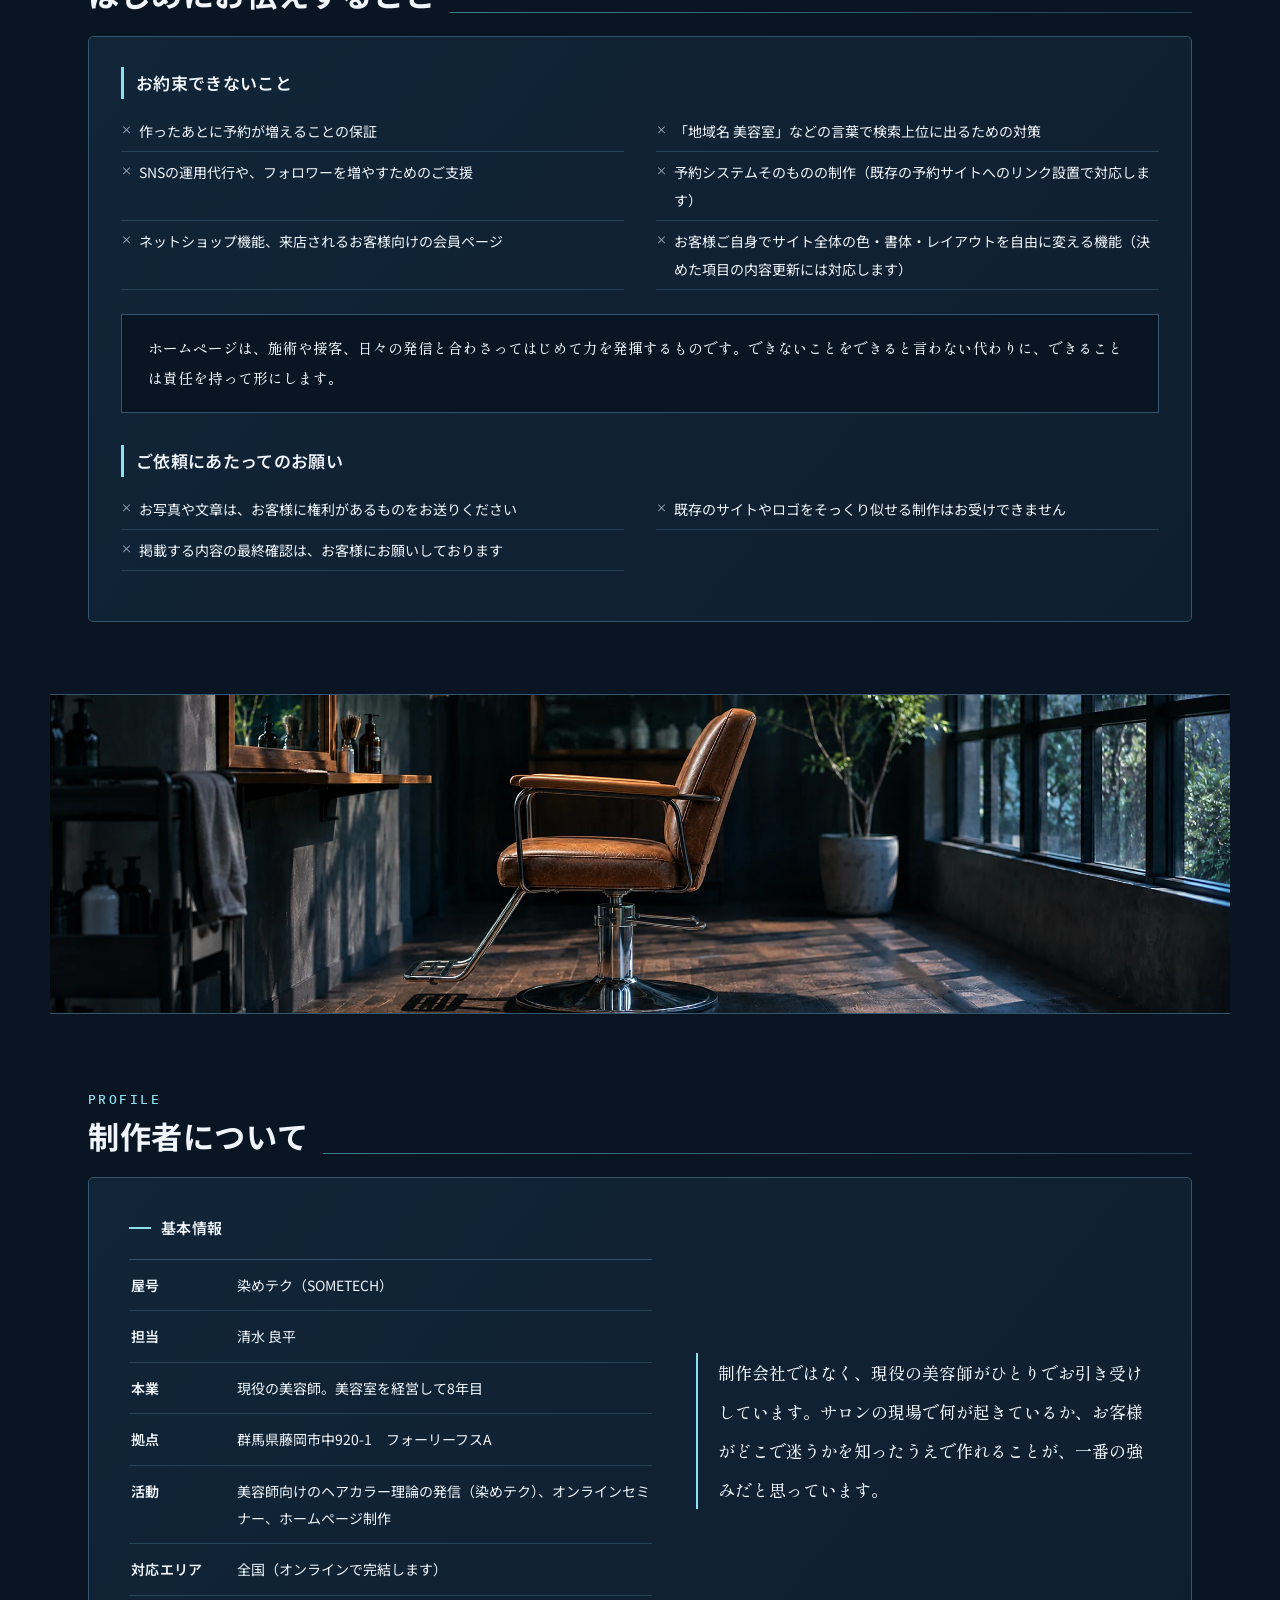
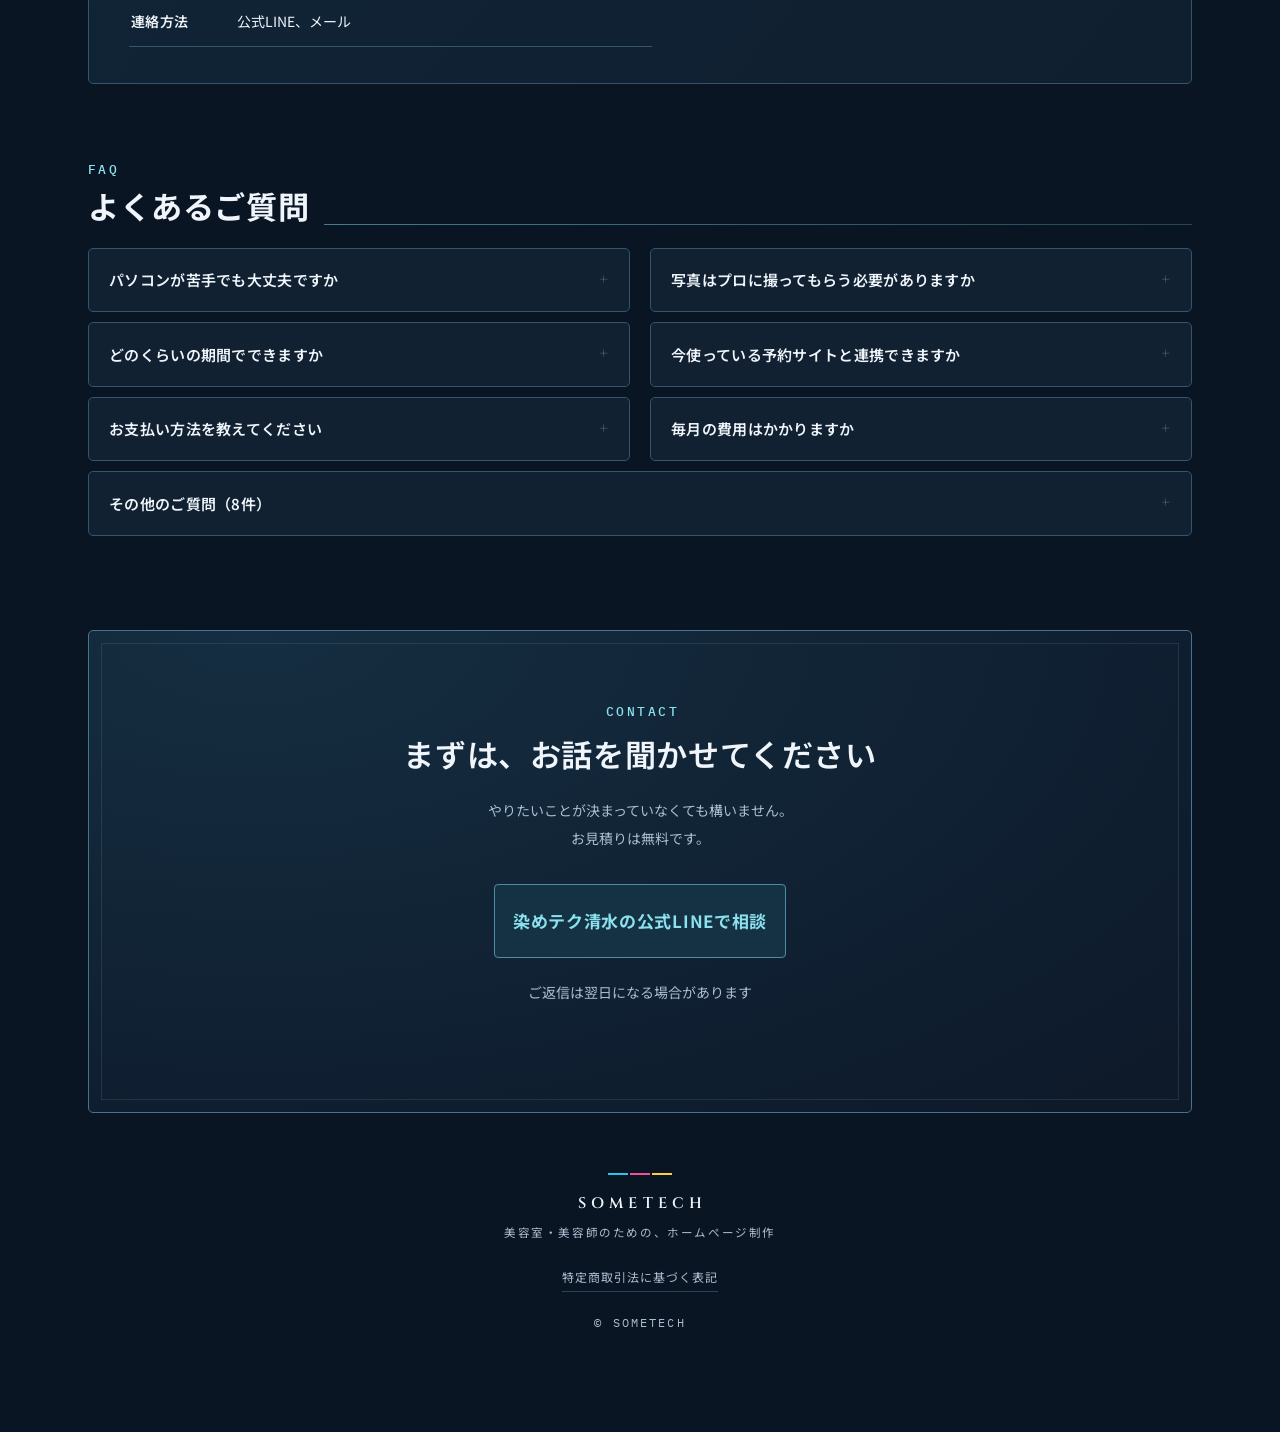
==== commit 8dafe495: "Update SOMETECH homepage photos and scroll motion" ====
--- a/index.html
+++ b/index.html
@@ -67,16 +67,6 @@
 .serif{font-family:"Shippori Mincho",serif}
 .en{font-family:"Bodoni Moda",serif}
 
-/* ============ 現れる動き ============ */
-.rise{opacity:0;transform:translateY(24px)}
-.slide-l{opacity:0;transform:translateX(-36px)}
-.slide-r{opacity:0;transform:translateX(36px)}
-.js .rise,.js .slide-l,.js .slide-r{
-  transition:opacity .85s ease,transform .85s cubic-bezier(.18,.85,.28,1);
-}
-.in{opacity:1 !important;transform:none !important}
-
-/* ============ ヒーロー ============ */
 .hero{
   position:relative;
   padding:30px 22px 0;
@@ -594,106 +584,14 @@
 .mini-head .mh-bar{
   width:18px;height:2px;background:var(--accent);flex-shrink:0;
 }
-.js .mini-head{opacity:0}
-.js .mini-head .mh-bar{transform:scaleX(0);transform-origin:left;transition:transform .6s cubic-bezier(.18,.85,.28,1) .15s}
-.js .mini-head .mh-tx{display:inline-block;opacity:0;transform:translateX(-8px);transition:opacity .55s ease .3s,transform .55s cubic-bezier(.18,.85,.28,1) .3s}
-.js .mini-head.in{opacity:1;transition:opacity .01s}
-.js .mini-head.in .mh-bar{transform:scaleX(1)}
-.js .mini-head.in .mh-tx{opacity:1;transform:none}
-
-
-/* ============ 写真の現れ方 ============ */
 .band-ph{
   height:185px;margin:52px -22px 0;
   background-size:cover;background-position:center;
   border-top:1px solid var(--rule);
   border-bottom:1px solid var(--rule);
 }
-.js .ph-reveal{
-  clip-path:inset(0 100% 0 0);
-  opacity:.35;
-  transition:clip-path 1.15s cubic-bezier(.18,.85,.28,1),opacity .9s ease;
-}
-.js .ph-reveal.in{clip-path:inset(0 0 0 0);opacity:1}
-
-/* ============ ヒーローの登場モーション ============ */
-.js .hero-big .ch{
-  display:inline-block;
-  clip-path:inset(100% 0 -0.25em 0);
-  transform:translateY(.3em);
-  transition:clip-path .65s cubic-bezier(.18,.85,.28,1) var(--d,0s),
-             transform .65s cubic-bezier(.18,.85,.28,1) var(--d,0s);
-}
-.js .hero-big.in .ch{
-  clip-path:inset(-0.25em 0 -0.25em 0);
-  transform:none;
-}
-.js .hero-big .scissor{
-  opacity:0;
-  transform:translateY(.22em) rotate(-32deg) scale(.55);
-  transform-origin:50% 62%;
-  transition:opacity .45s ease .8s,
-             transform .9s cubic-bezier(.34,1.56,.64,1) .8s;
-}
-.js .hero-big.in .scissor{
-  opacity:1;
-  transform:translateY(.22em) rotate(0deg) scale(1);
-}
-.js .hero-ja .nb{
-  clip-path:inset(-10% 100% -10% 0);
-  transition:clip-path .75s cubic-bezier(.18,.85,.28,1) var(--d,0s);
-}
-.js .hero-ja.in .nb{
-  clip-path:inset(-10% -6% -10% 0);
-}
-.js .hero-lead{transition-delay:1.6s}
-.js .hero-note{transition-delay:1.75s}
-.js .hero-price{transition-delay:1.9s}
-
-/* ============ 見出しのモーション ============ */
-.js .sec-head .sec-no{
-  clip-path:inset(100% 0 0 0);
-  transform:translateY(10px);
-  transition:clip-path .7s cubic-bezier(.18,.85,.28,1), transform .7s cubic-bezier(.18,.85,.28,1);
-}
-.js .sec-head.in .sec-no{clip-path:inset(0 0 0 0);transform:none}
-
-.js .sec-head .sec-en{
-  opacity:0;letter-spacing:.62em;
-  transition:opacity .7s ease .18s, letter-spacing .8s cubic-bezier(.18,.85,.28,1) .18s;
-}
-.js .sec-head.in .sec-en{opacity:1;letter-spacing:.3em}
-
-.js .sec-head h2{position:relative;overflow:hidden}
-.js .sec-head h2 .tx{
-  display:inline-block;opacity:0;transform:translateY(105%);
-  transition:opacity .01s .34s, transform .62s cubic-bezier(.18,.85,.28,1) .34s;
-}
-.js .sec-head.in h2 .tx{opacity:1;transform:none}
-.js .sec-head h2::after{
-  content:"";position:absolute;inset:0;
-  background:var(--ink);
-  transform:scaleX(0);transform-origin:left;
-}
-.js .sec-head.in h2::after{
-  animation:inkpass .9s cubic-bezier(.6,.05,.25,1) .1s both;
-}
-@keyframes inkpass{
-  0%{transform:scaleX(0);transform-origin:left}
-  46%{transform:scaleX(1);transform-origin:left}
-  54%{transform:scaleX(1);transform-origin:right}
-  100%{transform:scaleX(0);transform-origin:right}
-}
-
-.js .sec-head .sec-line{
-  transform:scaleX(0);transform-origin:left;
-  transition:transform .9s cubic-bezier(.18,.85,.28,1) .4s;
-}
-.js .sec-head.in .sec-line{transform:scaleX(1)}
-
 @media (prefers-reduced-motion:reduce){
   *{animation:none!important;transition:none!important}
-  .rise,.slide-l,.slide-r{opacity:1;transform:none}
 }
 
 
@@ -1041,6 +939,7 @@
 <link href="https://fonts.googleapis.com/css2?family=Cinzel:wght@600&amp;family=IBM+Plex+Mono:wght@400;500&amp;family=Noto+Sans+JP:wght@400;500;600;700&amp;display=swap" rel="stylesheet">
 <link rel="stylesheet" href="chroma.css">
 <link rel="stylesheet" href="chroma-home.css">
+<link rel="stylesheet" href="chroma-scroll.css">
 <style>
 @media (prefers-reduced-motion: no-preference) {
   .hero-big[data-scan-title] {
@@ -1124,6 +1023,7 @@
 </style>
 </head>
 <body>
+<canvas class="grid-signals" aria-hidden="true"></canvas>
 
 <button class="menu-btn" type="button" aria-label="メニューを開く" aria-expanded="false"><span></span><span></span></button>
 
@@ -1248,7 +1148,7 @@
         <span class="nb">変わるのは、</span><span class="nb">お客様があなたを</span><span class="nb">「クーポンの一覧」ではなく</span><span class="nb">「あなたの世界観」で選ぶようになること。</span><span class="nb">世界観で選ばれたお客様は、</span><span class="nb">次もあなたを指名します。</span>
       </p>
       </div>
-      <div class="naze-ph ph ph-reveal" aria-hidden="true"></div>
+      <div class="naze-ph ph ph-reveal" style="background-image:url('photo-bands/salon-entrance-after-rain.webp')" role="img" aria-label="雨上がりに店内の灯りがガラス越しに見える美容室の入口"></div>
     </div>
   </section>
 
@@ -1398,7 +1298,7 @@
     </div>
   </section>
 
-  <div class="mid-ph ph ph-reveal" aria-hidden="true"></div>
+  <div class="mid-ph ph ph-reveal" style="background-image:url('photo-bands/salon-mirror.webp')" role="img" aria-label="鏡越しに奥の店内が見える美容室のセット面"></div>
 
   <section class="sec">
     <div class="sec-head"><span class="sec-no">07</span><div><span class="sec-en">PRICE</span><h2><span class="tx">料金プラン</span></h2></div><span class="sec-line"></span></div>
@@ -1568,7 +1468,7 @@
     </div>
       </section>
 
-  <div class="band-ph ph-reveal" style="background-image:var(--ph-tools)" role="img" aria-label="美容師の道具を並べた写真"></div>
+  <div class="band-ph ph-reveal" style="background-image:url('photo-bands/stylist-fitting-cape.webp')" role="img" aria-label="美容師がお客様の肩に黒いカットクロスをかける手元"></div>
 
   <div class="pc-2col">
   <section class="sec">
@@ -1631,7 +1531,7 @@
   </section>
   </div>
 
-  <div class="band-ph ph-reveal" style="background-image:var(--ph-desk)" role="img" aria-label="打ち合わせの机の写真"></div>
+  <div class="band-ph ph-reveal" style="background-image:url('photo-bands/selecting-salon-photos.webp')" role="img" aria-label="作業台に並べたサロンの写真から使う一枚を選ぶ手元"></div>
 
   <div class="pc-2col">
   <section class="sec">
@@ -1673,7 +1573,7 @@
   </section>
   </div>
 
-  <div class="band-ph ph-reveal" style="background-image:var(--ph-chair)" role="img" aria-label="窓辺のカットチェアの写真"></div>
+  <div class="band-ph ph-reveal" style="background-image:url('photo-bands/after-hours-cut-chair-mirror.webp')" role="img" aria-label="閉店後のサロンで鏡に向いた茶色のカットチェア"></div>
 
   <section class="sec" id="profile">
     <div class="sec-head"><span class="sec-no">13</span><div><span class="sec-en">PROFILE</span><h2><span class="tx">制作者について</span></h2></div><span class="sec-line"></span></div>
@@ -1833,35 +1733,6 @@
   });
   menu.querySelectorAll('a').forEach(function(a){a.addEventListener('click',close);});
   document.addEventListener('keydown',function(e){if(e.key==='Escape')close();});
-})();
-</script>
-
-<script>
-(function(){
-  var reduce=window.matchMedia('(prefers-reduced-motion: reduce)').matches;
-  if(reduce)return;
-  document.body.classList.add('js');
-  var els=document.querySelectorAll('.rise,.slide-l,.slide-r,.mini-head,.sec-head,.hero-big,.hero-ja,.ph-reveal');
-  if(!('IntersectionObserver' in window)){
-    els.forEach(function(el){el.classList.add('in')});return;
-  }
-  var io=new IntersectionObserver(function(es){
-    es.forEach(function(e){
-      if(e.isIntersecting){e.target.classList.add('in');io.unobserve(e.target)}
-    });
-  },{threshold:.12,rootMargin:'0px 0px -7% 0px'});
-  els.forEach(function(el){io.observe(el)});
-
-  // 保険：演出が動かない環境でも、1.5秒後に写真を必ず表示する
-  setTimeout(function(){
-    document.querySelectorAll('.ph-reveal').forEach(function(el){el.classList.add('in')});
-  },1500);
-
-  // 写真スロット：画像が入ったら PHOTO 表示を消す
-  document.querySelectorAll('.ph').forEach(function(el){
-    var bg=getComputedStyle(el).backgroundImage;
-    if(bg && bg!=='none') el.classList.add('has');
-  });
 })();
 </script>
 
@@ -2026,5 +1897,7 @@
   requestAnimationFrame(render);
 })();
 </script>
+<script src="chroma-scroll.js"></script>
+<script src="grid-signals.js"></script>
 </body>
 </html>
--- a/chroma-home.css
+++ b/chroma-home.css
@@ -1,8 +1,35 @@
-:root { --gut: 22px; --wrap: 680px; }
+:root { --gut: 22px; --wrap: 680px; --grid-cell: 48px; }
 main { background: transparent; border: 0; padding-inline: var(--gut); }
 #works, #plan, #profile, #faq { scroll-margin-top: .75rem; }
 #contact { scroll-margin-top: 2rem; }
-body { font-size: 1rem; line-height: 1.9; }
+body {
+  font-size: 1rem;
+  line-height: 1.9;
+  isolation: isolate;
+  background-image: radial-gradient(ellipse at 82% 4%,#16405885,transparent 54rem),
+    radial-gradient(ellipse at 8% 27%,#2a1c3b52,transparent 37rem);
+  background-size: 100% 68rem,100% 128rem;
+  background-repeat: no-repeat;
+}
+body::before, .grid-signals {
+  position: fixed;
+  inset: 0;
+  pointer-events: none;
+}
+body::before {
+  content: "";
+  z-index: -2;
+  background-image: var(--grid);
+  background-size: var(--grid-cell) var(--grid-cell);
+}
+.grid-signals {
+  z-index: -1;
+  width: 100%;
+  height: 100%;
+}
+@media (prefers-reduced-motion: reduce) {
+  .grid-signals { visibility: hidden; }
+}
 .en { font-family: var(--title-font); }
 .pc-brand, .hero-top .en { font-family: var(--title-font); letter-spacing: .17em; }
 .pc-brand::before, .hero-top .en::before {
@@ -32,11 +59,11 @@
 .site-menu a .men { font: 500 .78rem/1.4 var(--mono-font); color: var(--accent); }
 
 .hero {
-  display: block; isolation: isolate; position: relative;
+  display: block; position: relative;
   margin: 0 calc(-1 * var(--gut));
   padding: 0;
   overflow: hidden;
-  background: #091723;
+  background: #09172314;
   color: var(--ink);
   border-bottom: 1px solid #40697f;
 }
@@ -52,7 +79,7 @@
   background: transparent;
 }
 .hero-video {
-  position: absolute; inset: 0 0 auto; height: 27rem; z-index: 0;
+  position: absolute; inset: 0 0 auto; height: 27rem; z-index: -3;
   background: #0b1a28 url("hero-sp.jpg") center 63% / cover no-repeat;
 }
 .hero-video video { width: 100%; height: 100%; object-position: 50% 63%; }
@@ -136,8 +163,7 @@
 .step-num { color: var(--accent); -webkit-text-stroke: 0; font: 500 1.1rem/1.6 var(--mono-font); }
 .cta {
   border-radius: 5px; border-color: #46748c;
-  background: var(--grid),radial-gradient(ellipse at 15% 0%,#1d3e54,#122437 68%,#101c2c);
-  background-size: 48px 48px,48px 48px,auto;
+  background: radial-gradient(ellipse at 15% 0%,#1d3e54a0,#122437a8 68%,#101c2cb0);
 }
 .cta::before { border-color: #567e9340; }
 .cta h2 { font-size: clamp(1.25rem,3vw,1.95rem); }
--- a/chroma-scroll.css
+++ b/chroma-scroll.css
@@ -0,0 +1,130 @@
+/* Scroll reveals for the SOMETECH home page. */
+.chroma-original {
+  position: absolute;
+  width: 1px;
+  height: 1px;
+  overflow: hidden;
+  clip-path: inset(50%);
+  white-space: nowrap;
+}
+
+@media screen and (prefers-reduced-motion: no-preference) {
+  main {
+    --chroma-cyan: #8df4ff;
+    --chroma-magenta: #f18cd2;
+    --chroma-yellow: #f9e6a0;
+    --chroma-ease: cubic-bezier(.2,.8,.25,1);
+  }
+
+  [data-chroma="module"] { --chroma-offset: -20px; }
+  [data-chroma="module"].slide-r { --chroma-offset: 20px; }
+  .work[data-chroma="module"] { --chroma-offset: 10px; }
+
+  [data-chroma="photo"] {
+    position: relative;
+    overflow: hidden;
+  }
+
+  [data-chroma-state="waiting"]:not([data-chroma="heading"]),
+  [data-chroma="heading"][data-chroma-state="waiting"] .sec-en,
+  [data-chroma="heading"][data-chroma-state="waiting"] h2,
+  [data-chroma="heading"][data-chroma-state="waiting"] .sec-line {
+    opacity: 0;
+  }
+
+  [data-chroma="module"][data-chroma-state="loading"] {
+    animation: chroma-module .52s var(--chroma-ease) backwards;
+  }
+
+  [data-chroma="text"][data-chroma-state="loading"],
+  .sec-head[data-chroma-state="loading"] .sec-en {
+    animation: chroma-text .56s var(--chroma-ease) var(--chroma-text-delay, .13s) backwards;
+  }
+
+  .sec-head[data-chroma-state="loading"] .sec-en,
+  [data-chroma="text"].cta-en { --chroma-text-delay: .02s; }
+
+  .cta h2[data-chroma="text"] { --chroma-text-delay: .21s; }
+
+  .sec-head[data-chroma-state="loading"] .chroma-glyph {
+    animation: chroma-glyph .36s ease-out var(--chroma-glyph-delay) backwards;
+  }
+
+  .sec-head[data-chroma-state="loading"] .sec-line {
+    position: relative;
+    transform-origin: left center;
+    animation: chroma-line .86s var(--chroma-ease) .14s backwards;
+  }
+
+  .sec-head[data-chroma-state="loading"] .sec-line::after {
+    content: "";
+    position: absolute;
+    inset: -2px 0;
+    background: linear-gradient(90deg, transparent 0%, transparent 42%, var(--chroma-magenta) 48%,
+      var(--chroma-cyan) 51%, var(--chroma-yellow) 53%, transparent 59%) 100% 50% / 235% 1px no-repeat;
+    animation: chroma-trace .77s ease-out .18s both;
+    pointer-events: none;
+  }
+
+  [data-chroma="photo"][data-chroma-state="loading"] {
+    animation: chroma-photo .74s var(--chroma-ease) backwards;
+  }
+
+  [data-chroma="photo"][data-chroma-state="loading"]::before {
+    content: "";
+    position: absolute;
+    z-index: 1;
+    inset: 0;
+    background:
+      linear-gradient(90deg, transparent 0%, transparent 39%, #518aa228 47%, #d0fbffdc 50%,
+        #f18cd265 51%, transparent 54%) 100% 50% / 230% 100% no-repeat,
+      repeating-linear-gradient(0deg, #9ce8ff29 0 1px, transparent 1px 6px);
+    animation: chroma-trace .70s linear both;
+    pointer-events: none;
+  }
+
+  [data-chroma-state]:focus-within,
+  :focus [data-chroma-state] {
+    opacity: 1;
+    animation: none;
+  }
+
+  @keyframes chroma-module {
+    from { opacity: 0; transform: translateX(var(--chroma-offset)); }
+    48% { opacity: .93; }
+    to { opacity: 1; transform: translateX(0); }
+  }
+
+  @keyframes chroma-text {
+    0% { opacity: 0; clip-path: inset(-.35em 100% -.35em 0); }
+    28% { opacity: .86; color: var(--chroma-cyan); text-shadow: 1px 0 var(--chroma-magenta); }
+    70% { clip-path: inset(-.35em 0 -.35em 0); }
+    100% { opacity: 1; text-shadow: none; }
+  }
+
+  @keyframes chroma-glyph {
+    0% { opacity: .07; }
+    28% { opacity: .82; color: var(--chroma-yellow); text-shadow: -.04em 0 var(--chroma-cyan), .05em 0 var(--chroma-magenta); }
+    62% { opacity: 1; color: var(--chroma-cyan); text-shadow: 0 0 .35em #7aeaff85; }
+    100% { opacity: 1; text-shadow: none; }
+  }
+
+  @keyframes chroma-line {
+    0% { opacity: 0; transform: scaleX(0); }
+    58% { opacity: 1; transform: scaleX(1); }
+    100% { transform: scaleX(1); }
+  }
+
+  @keyframes chroma-photo {
+    0% { opacity: .22; clip-path: inset(0 98% 0 0); }
+    70% { opacity: 1; clip-path: inset(0); }
+    100% { opacity: 1; clip-path: inset(0); }
+  }
+
+  @keyframes chroma-trace {
+    0% { opacity: 0; background-position: 100% 50%; }
+    22% { opacity: .84; }
+    70% { opacity: .7; }
+    100% { opacity: 0; background-position: 0 50%; }
+  }
+}
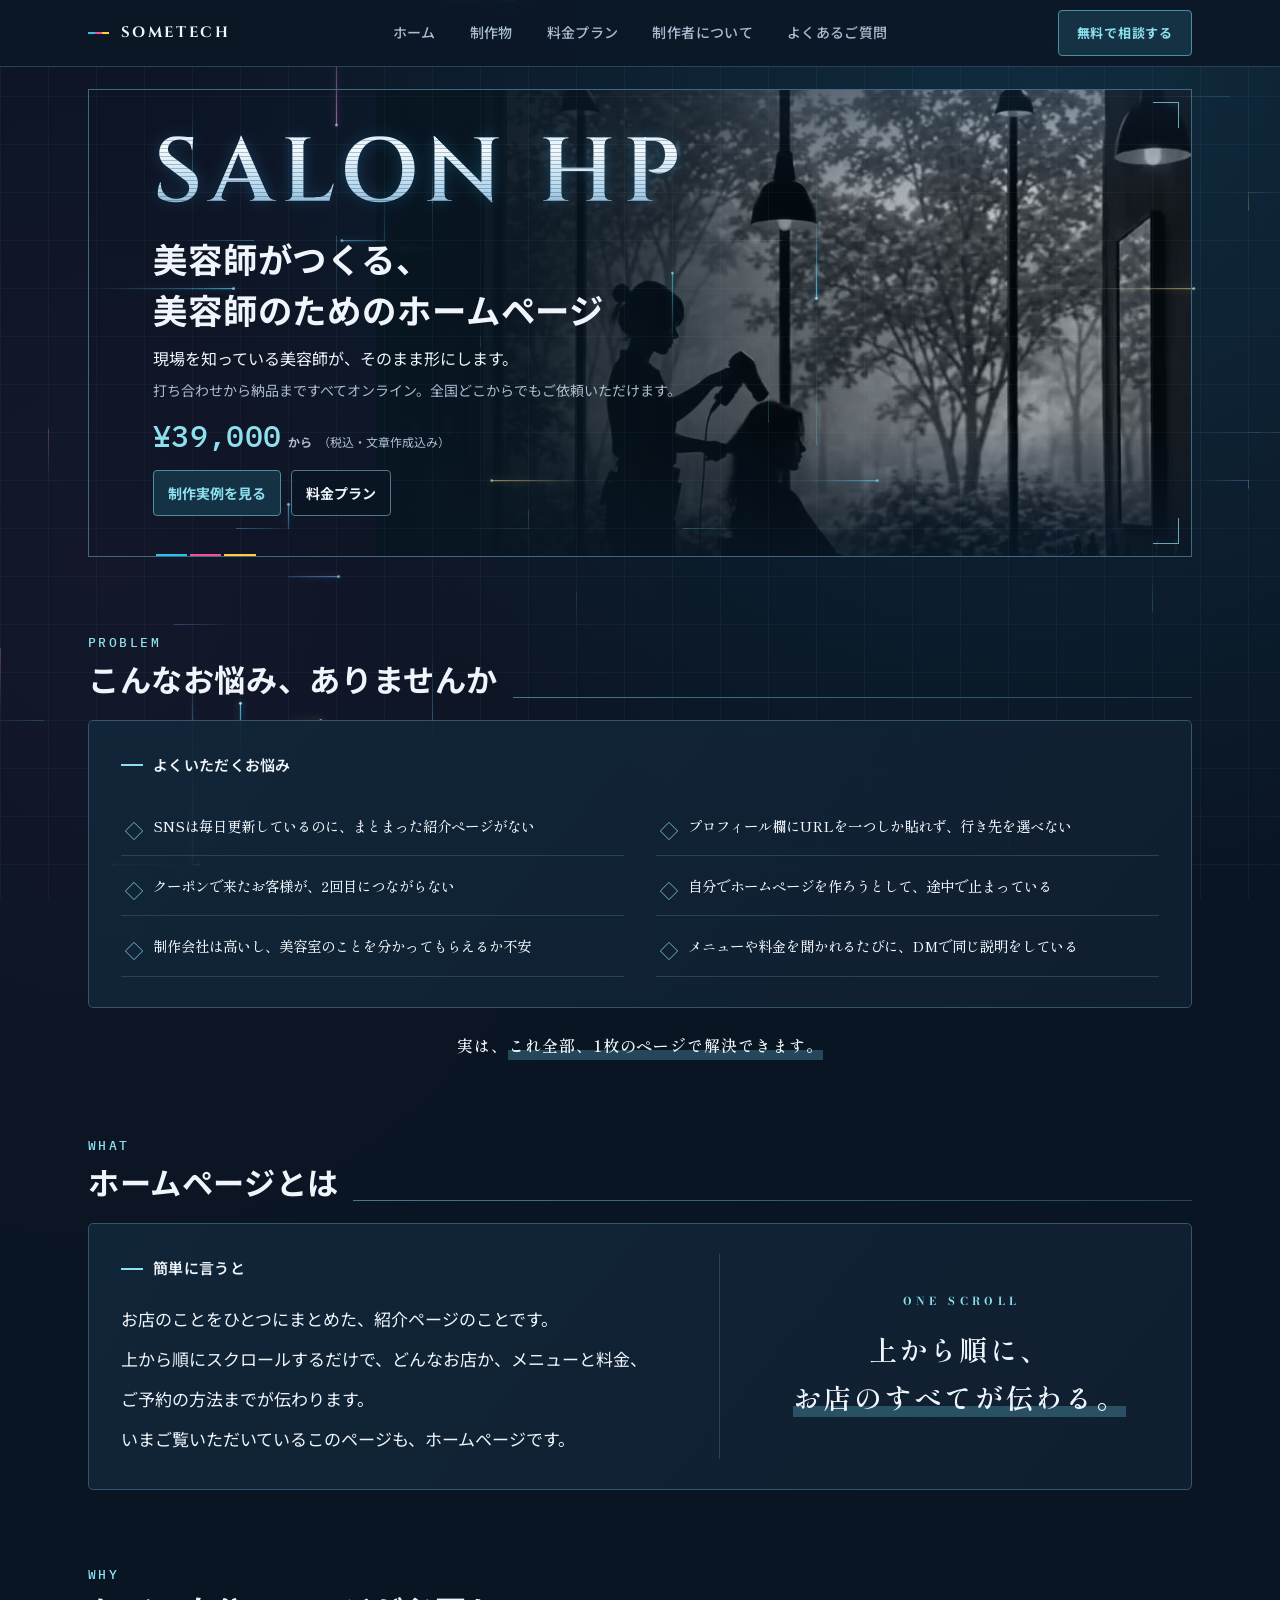
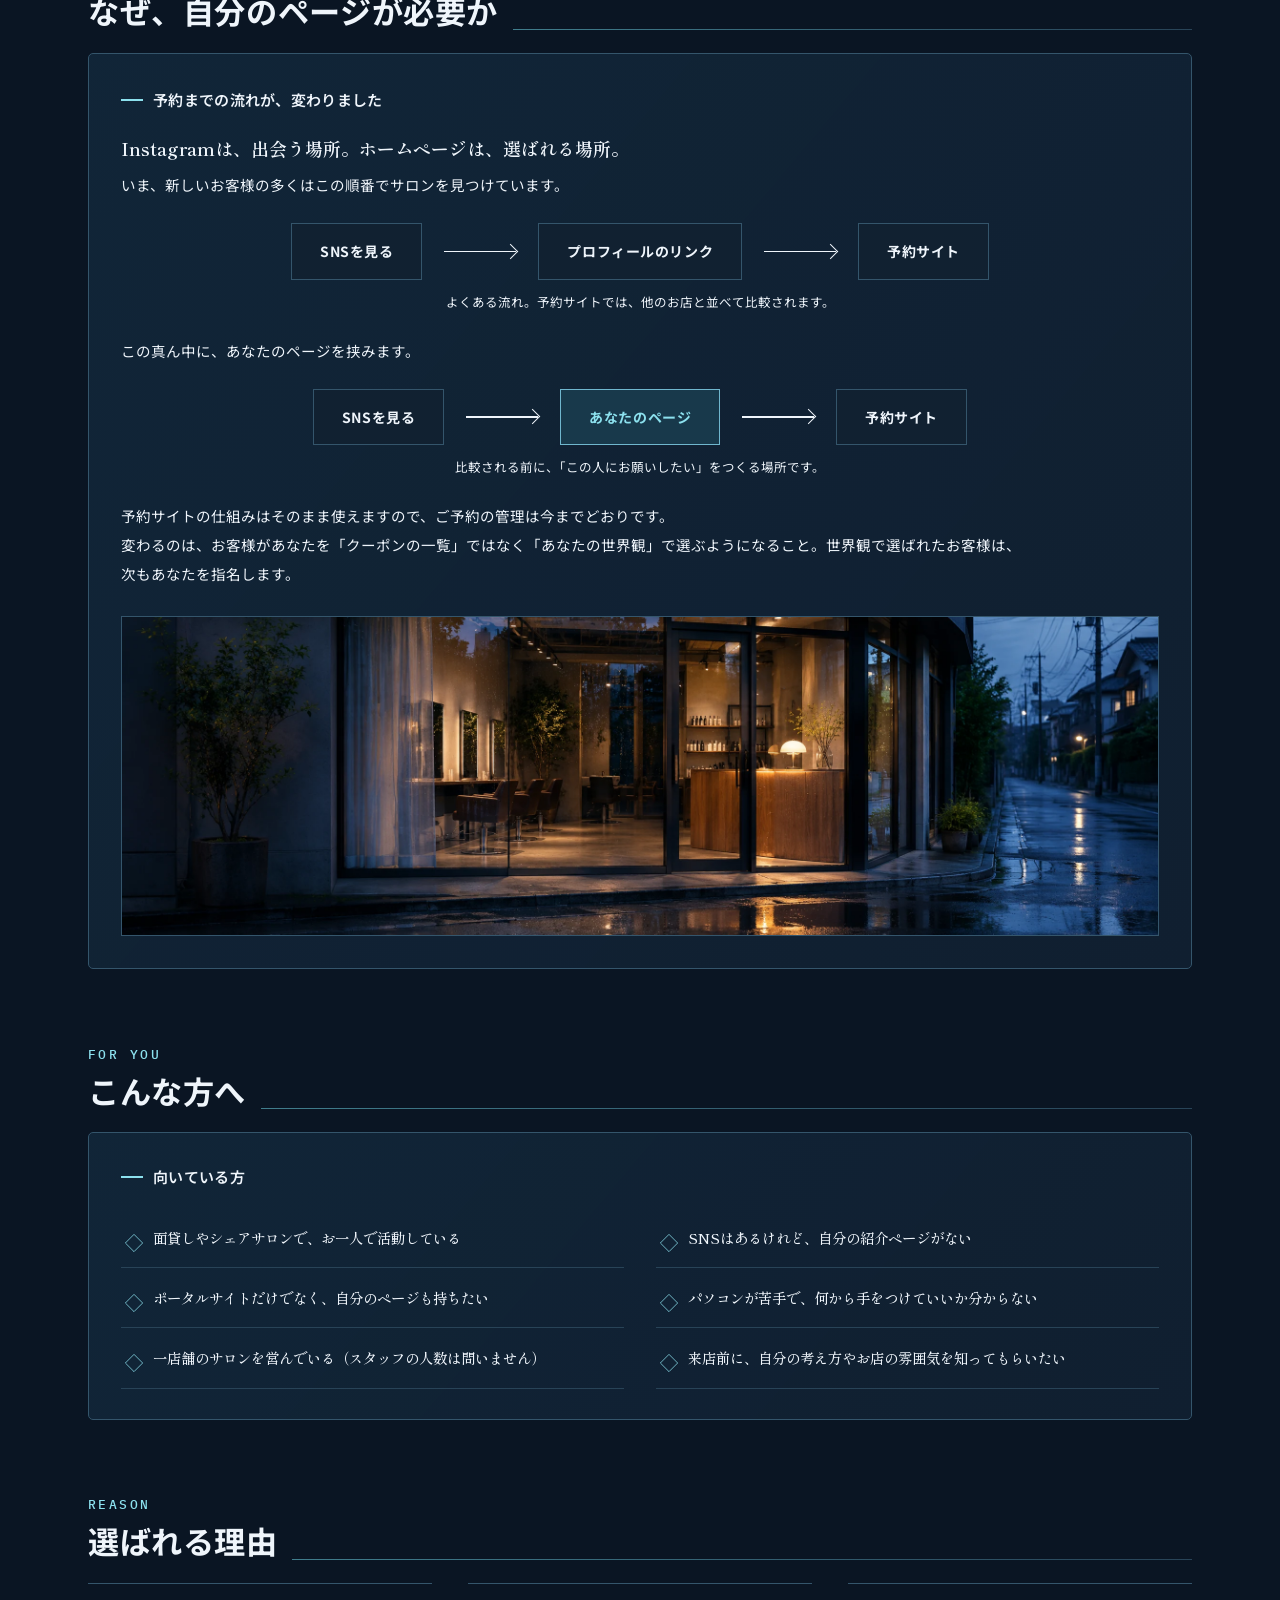
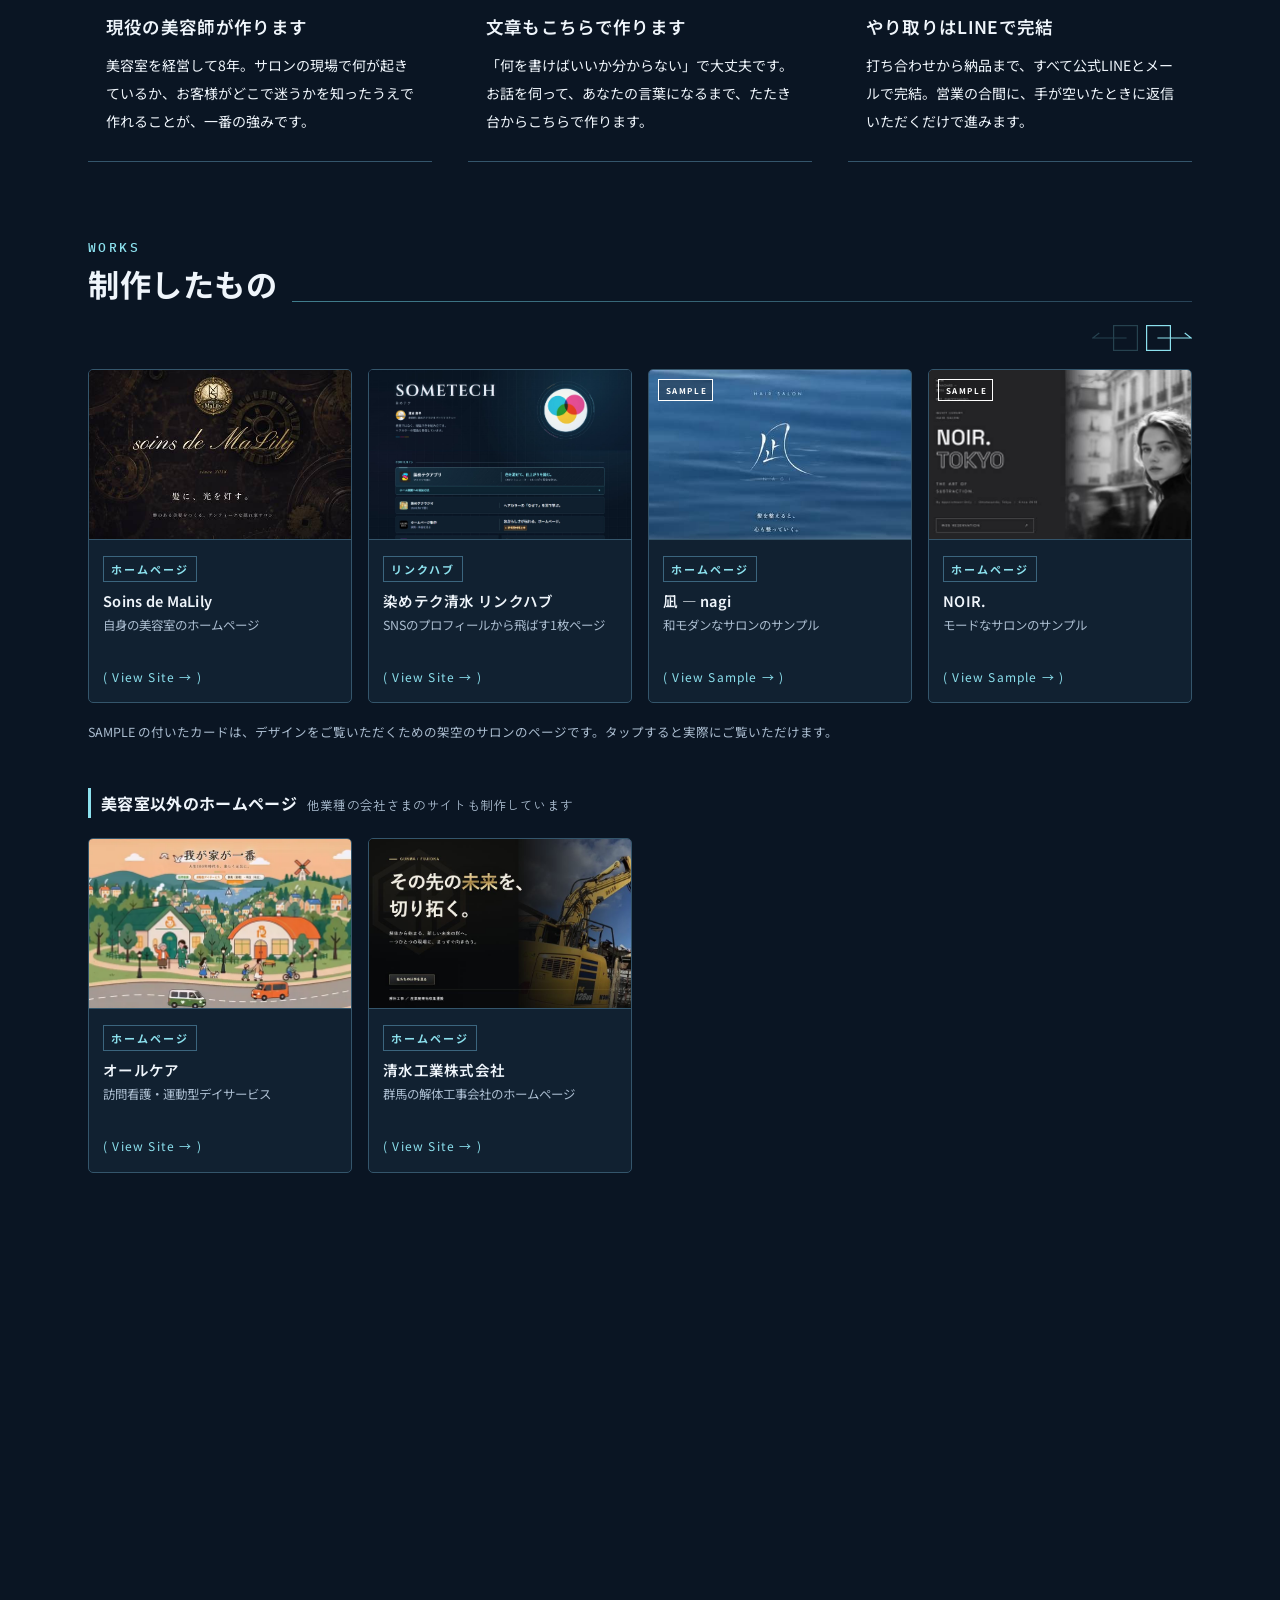
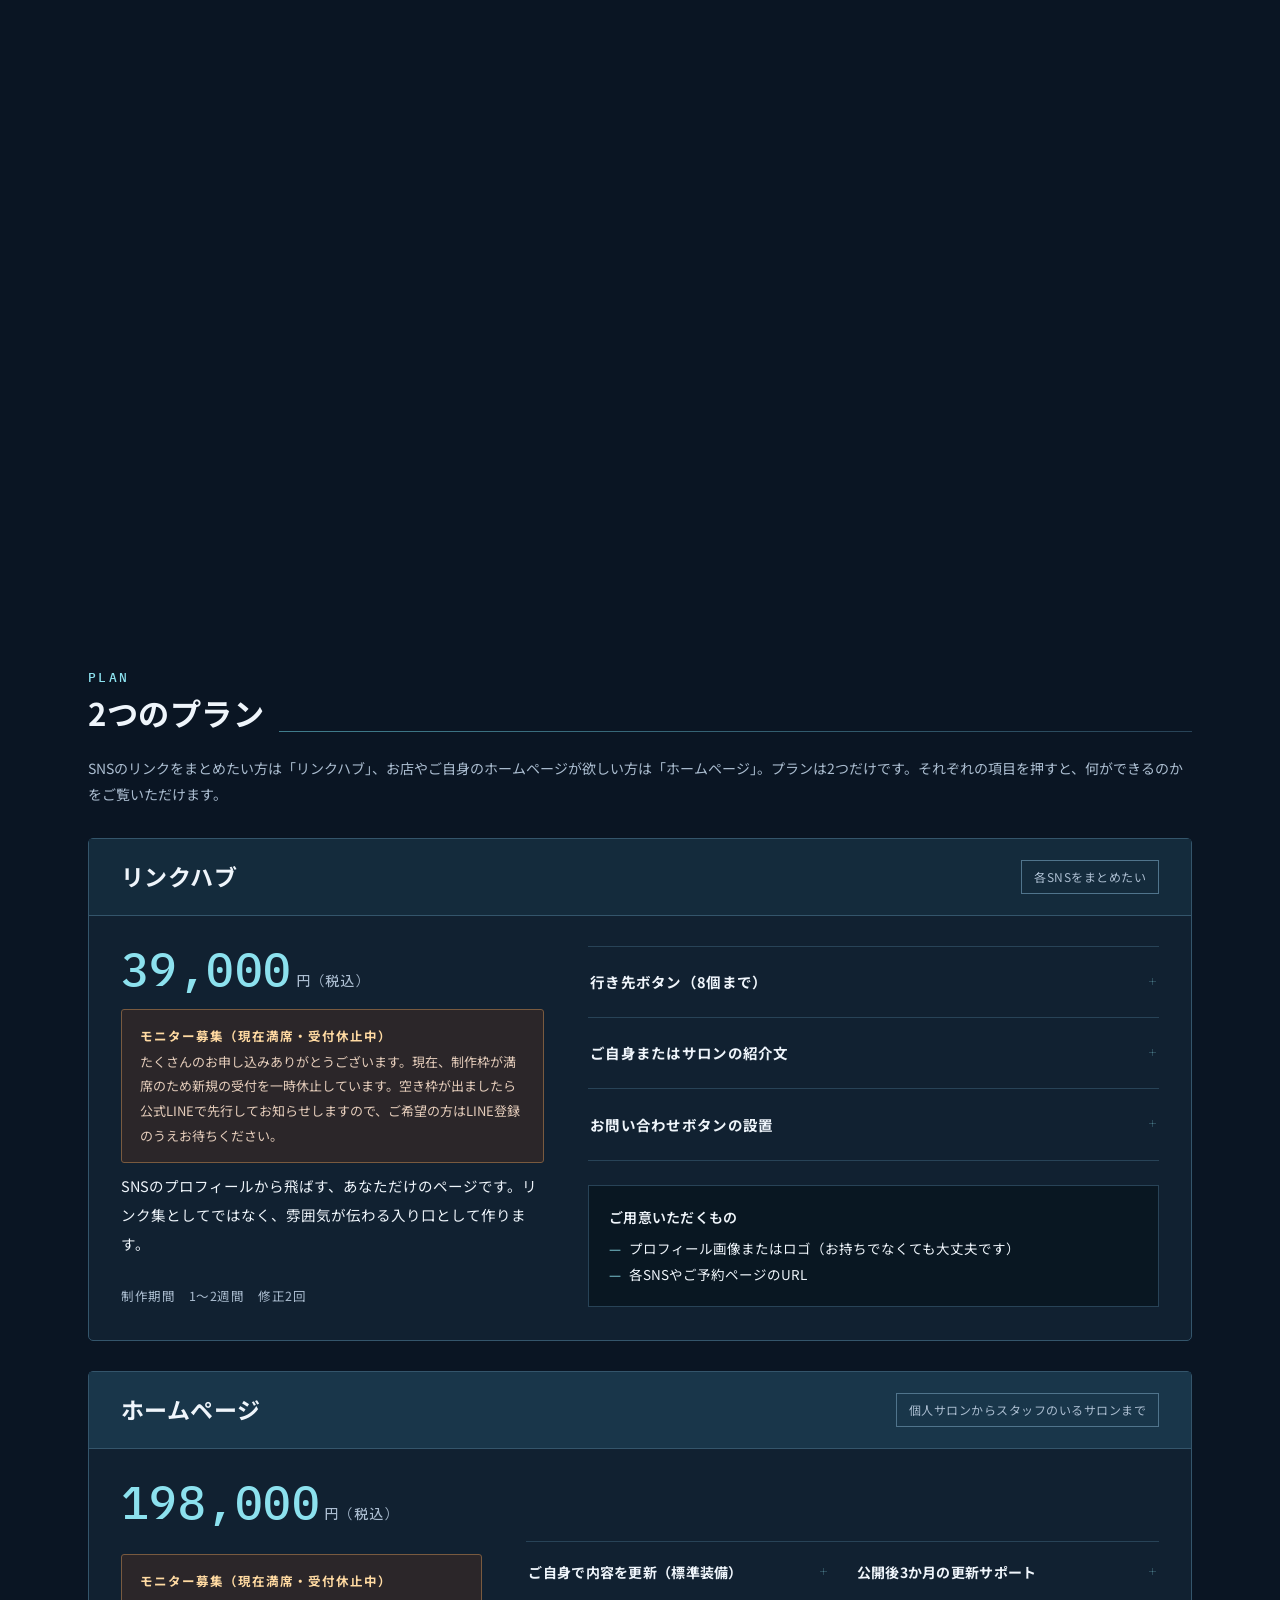
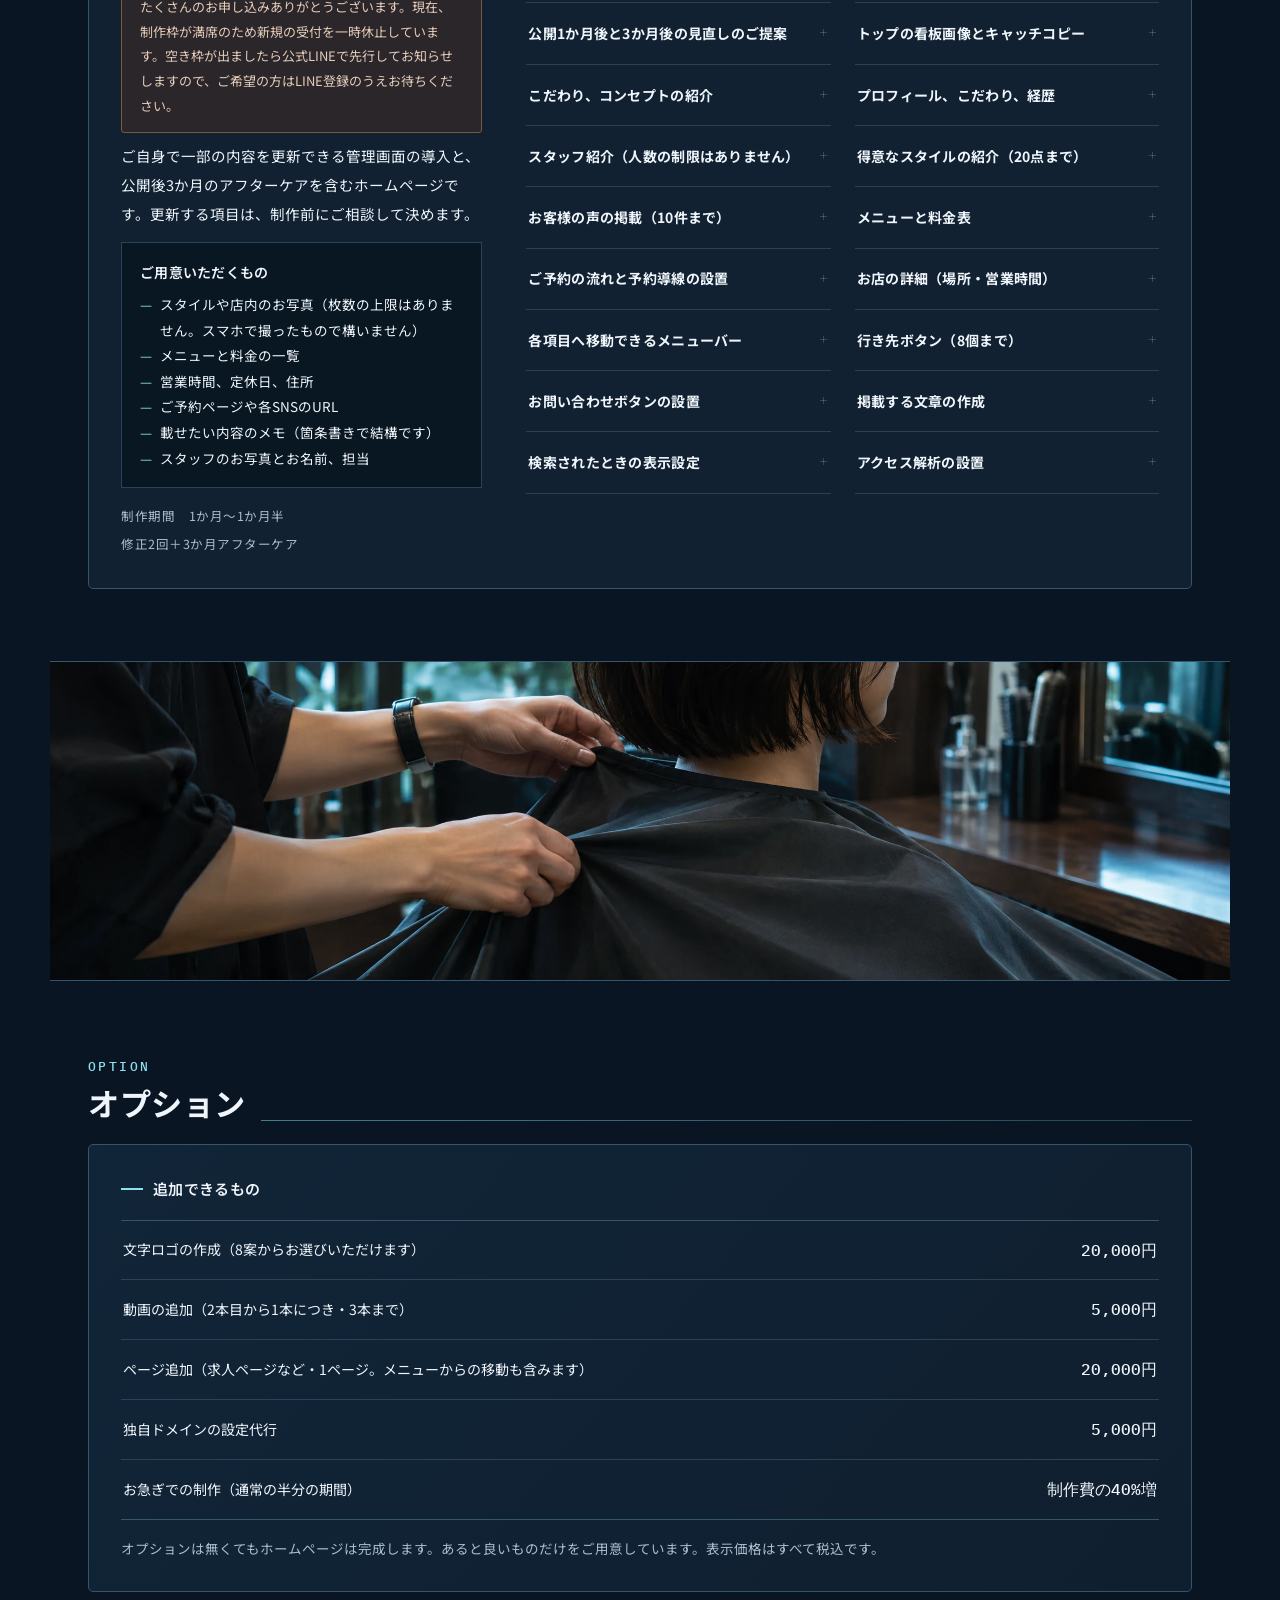
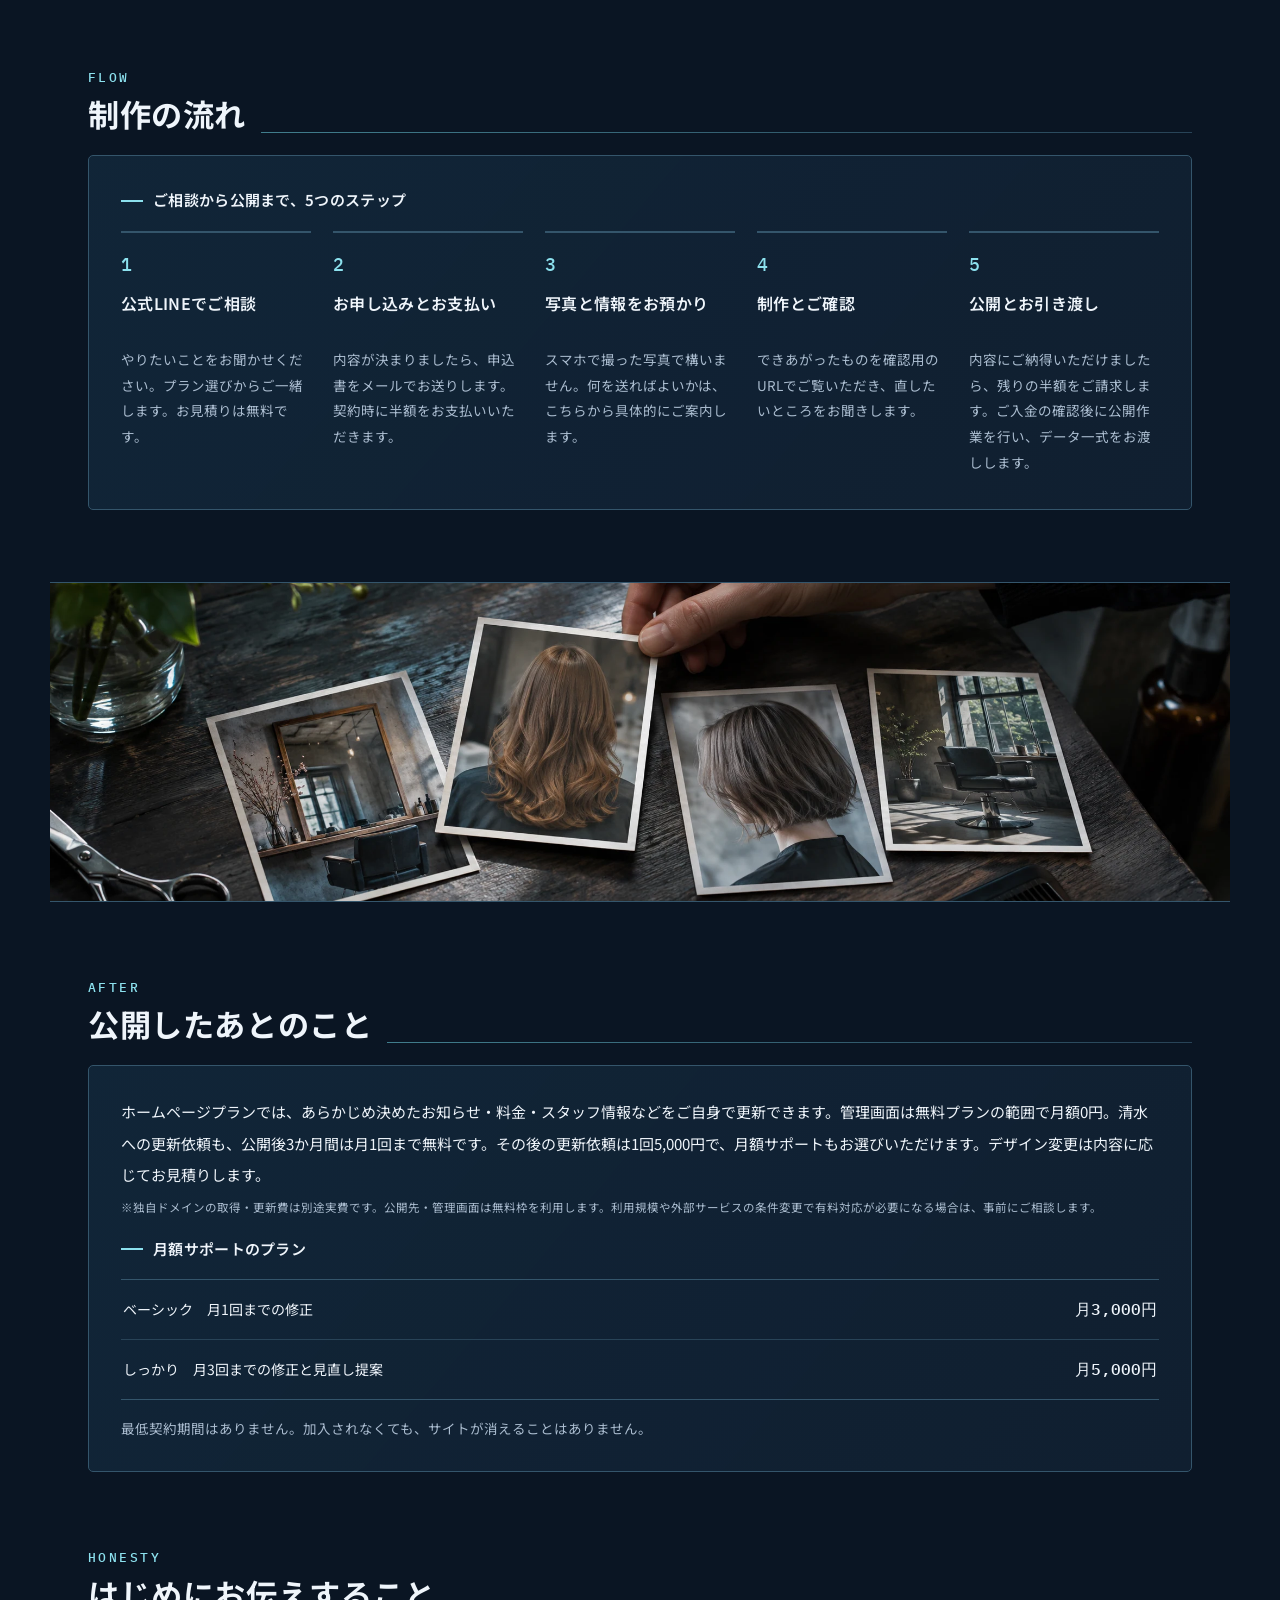
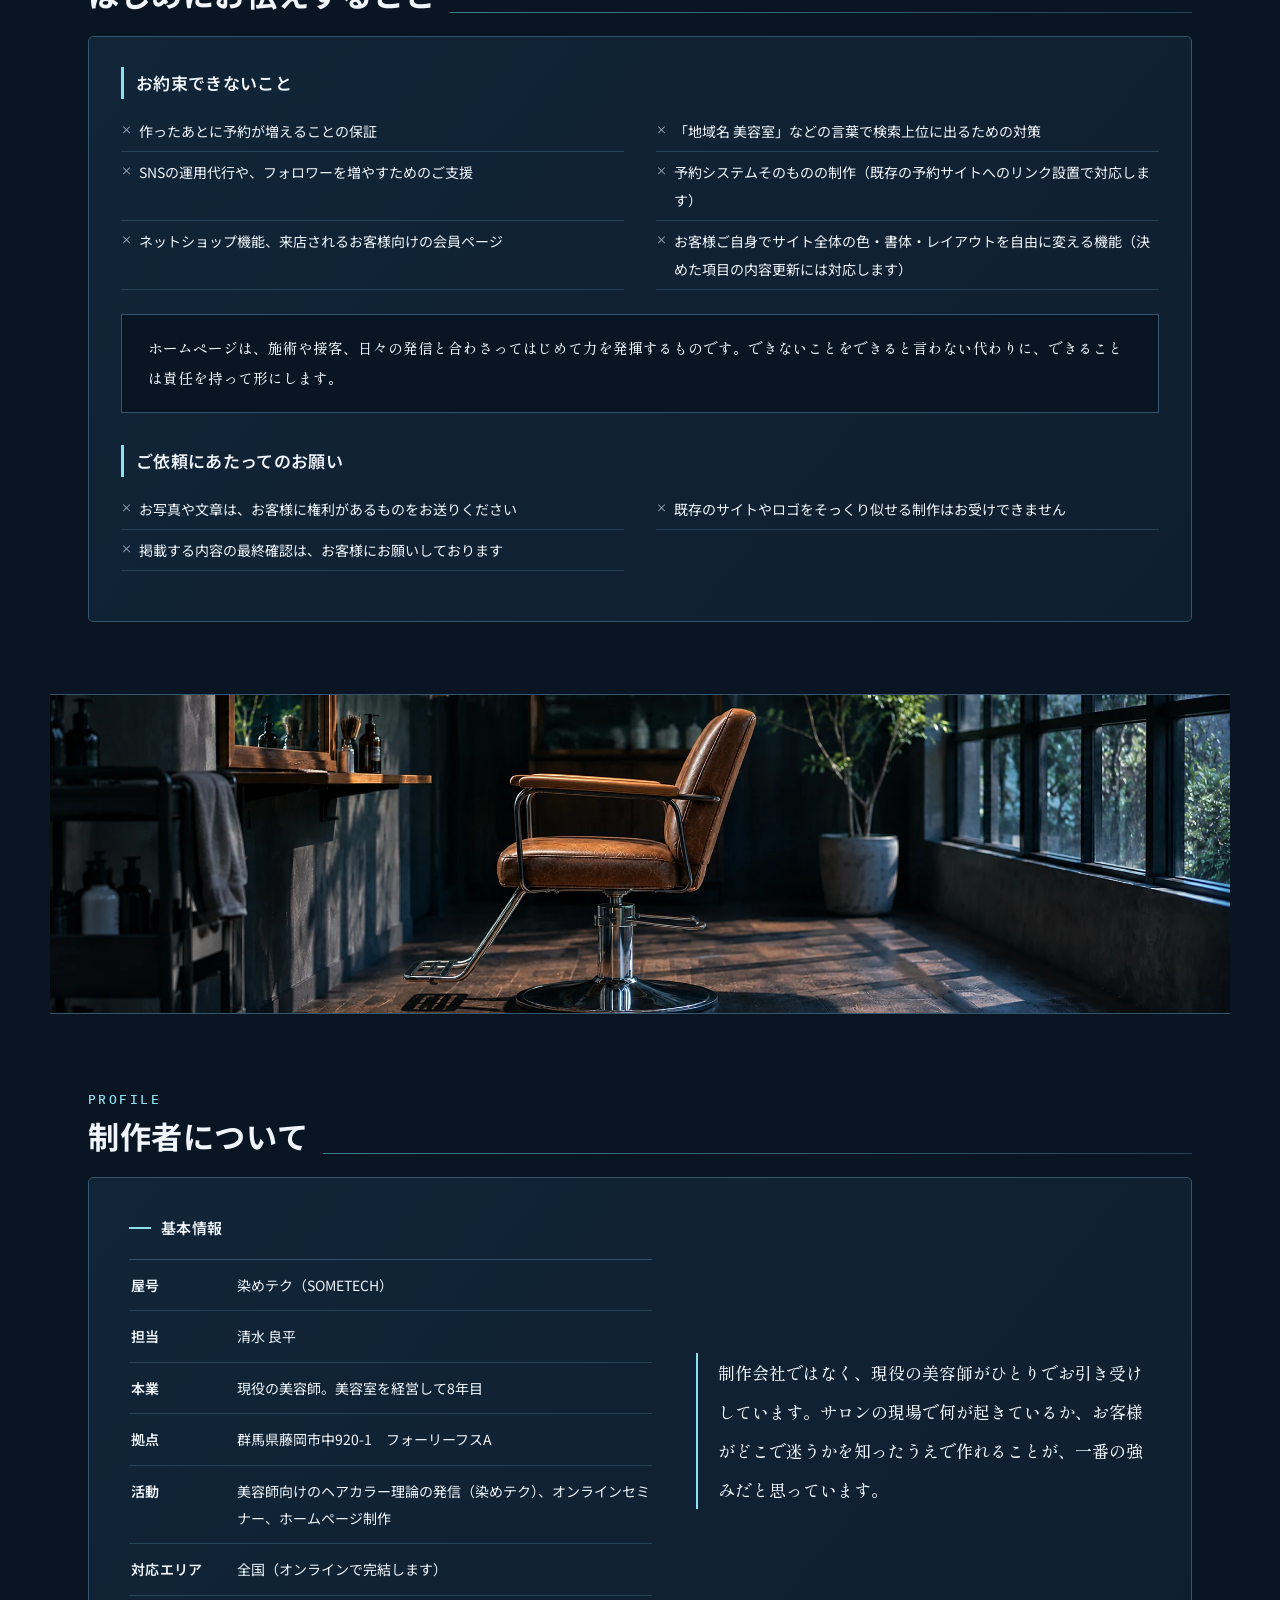
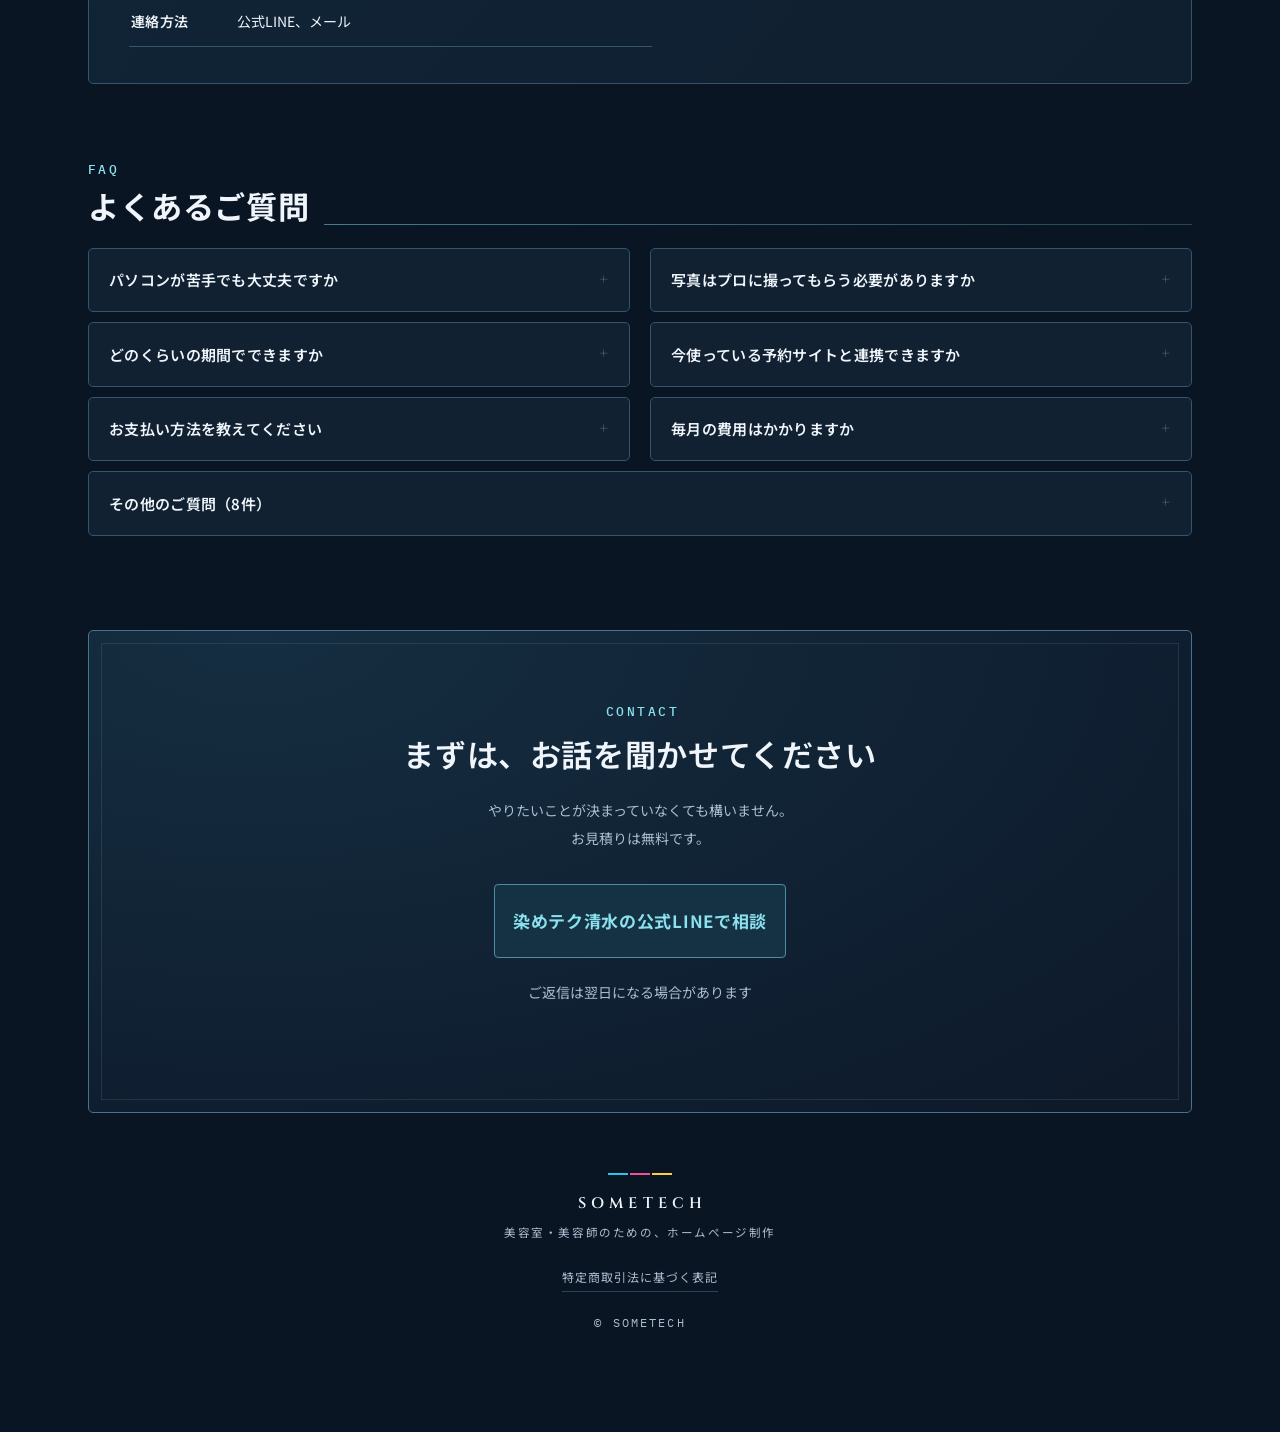
==== commit 23b8d176: "Add Allcare to the website portfolio" ====
--- a/index.html
+++ b/index.html
@@ -363,6 +363,7 @@
 .img-form{background-image:url("[data-uri]")}
 .img-hala{background-image:url("[data-uri]")}
 .img-malily{background-image:url("[data-uri]")}
+.img-allcare{background-image:url("[data-uri]")}
 .img-shimizu{background-image:url("[data-uri]");background-position:left center}
 
 /* ============ 中間の写真帯 ============ */
@@ -1285,6 +1286,15 @@
     <div class="works-other rise">
       <h3 class="works-sub">美容室以外のホームページ<span class="ws-note">他業種の会社さまのサイトも制作しています</span></h3>
       <div class="wslider">
+      <a class="work" href="https://www.allcare-japan.com/" target="_blank" rel="noopener">
+        <span class="work-shot shot-img img-allcare" aria-hidden="true"></span>
+        <span class="work-cap">
+          <span class="wtag">ホームページ</span>
+          <span class="t">オールケア</span>
+          <span class="d">訪問看護・運動型デイサービス</span>
+          <span class="v">( View Site → )</span>
+        </span>
+      </a>
       <a class="work" href="https://shimizukougyo.com/" target="_blank" rel="noopener">
         <span class="work-shot shot-img img-shimizu" aria-hidden="true"></span>
         <span class="work-cap">
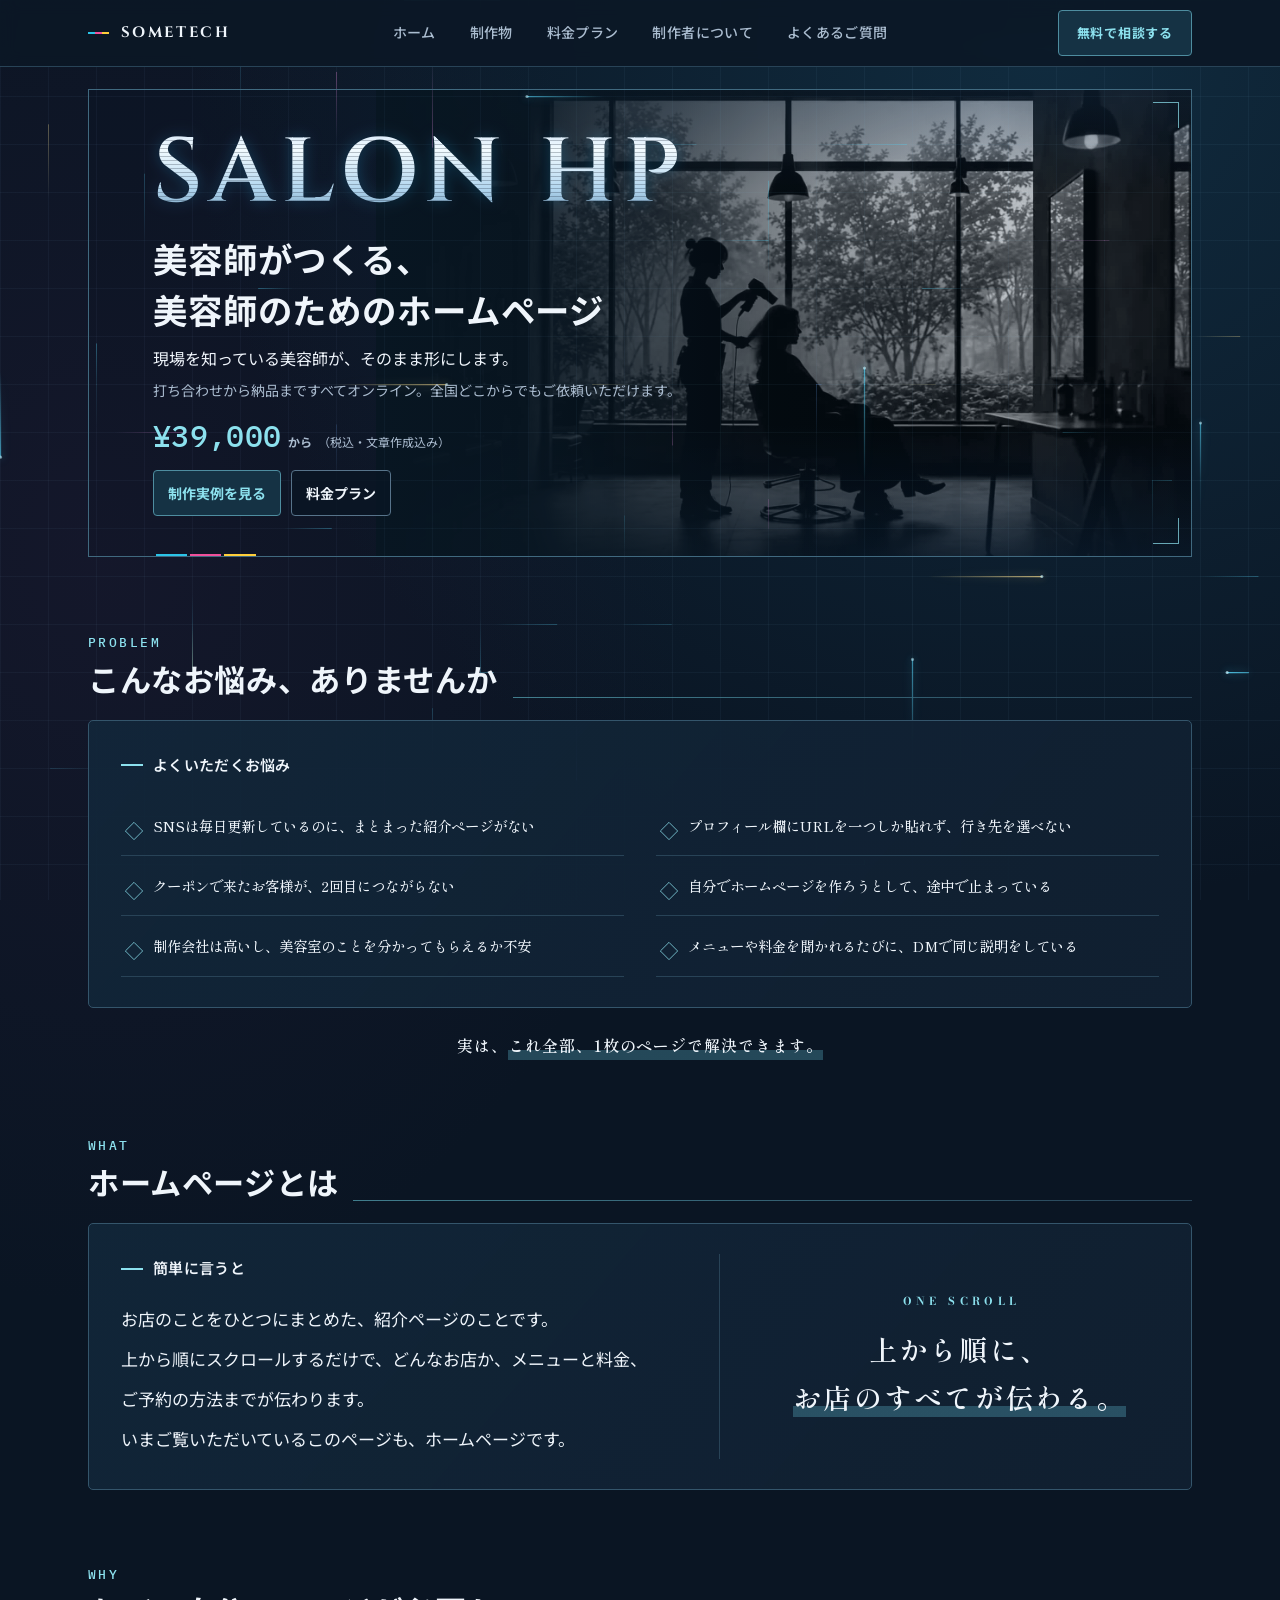
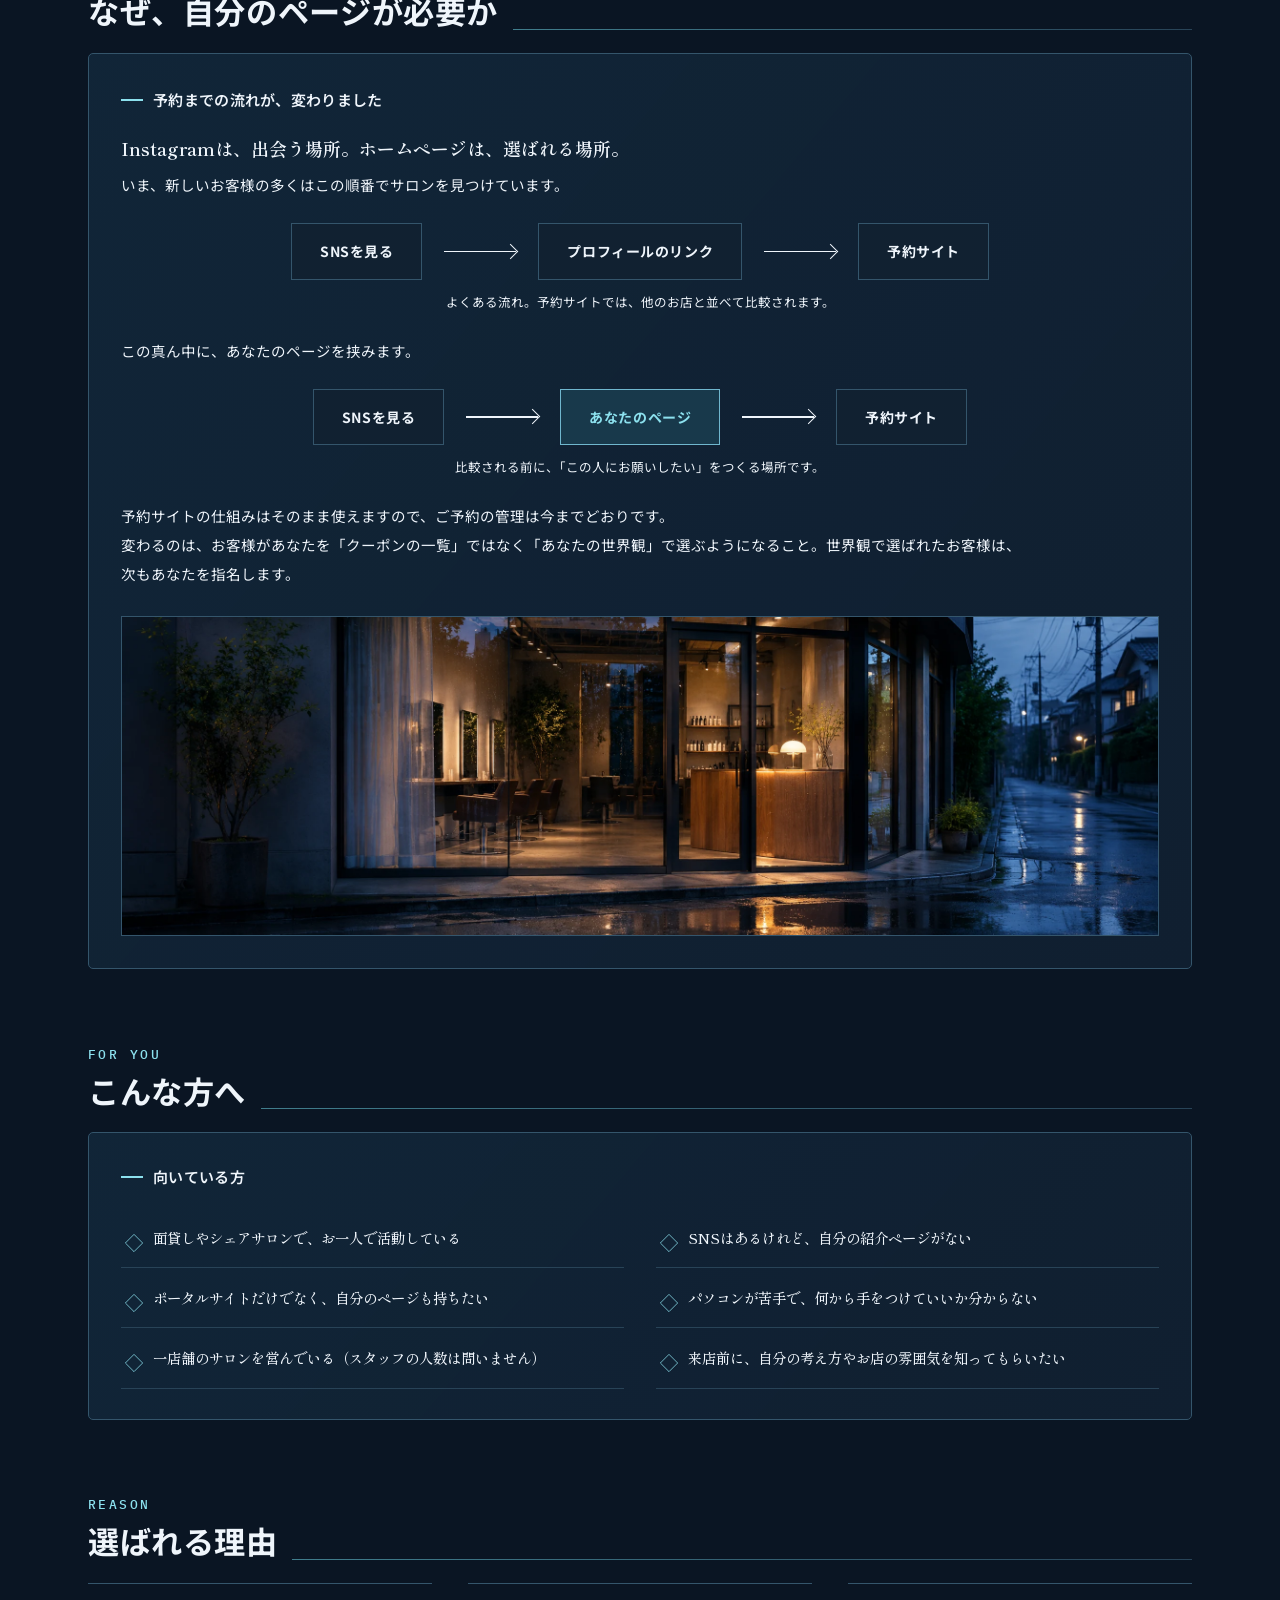
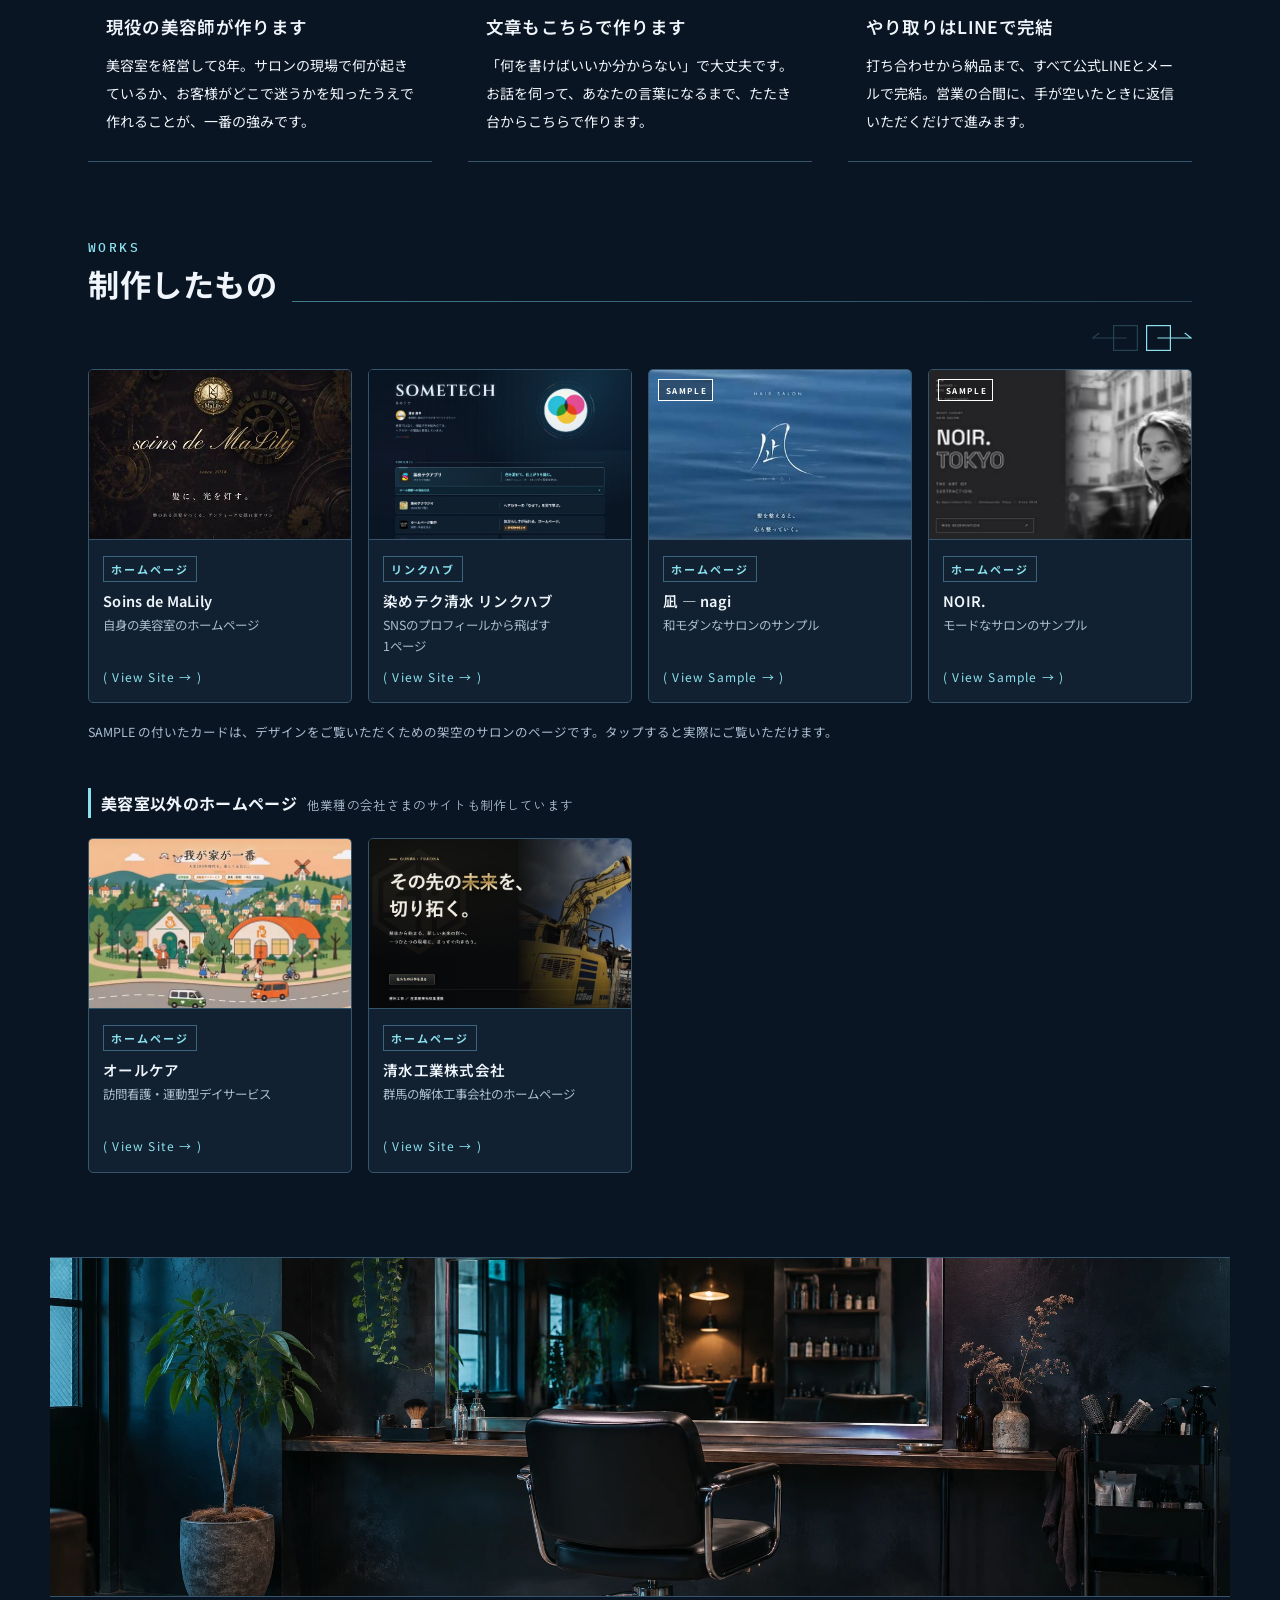
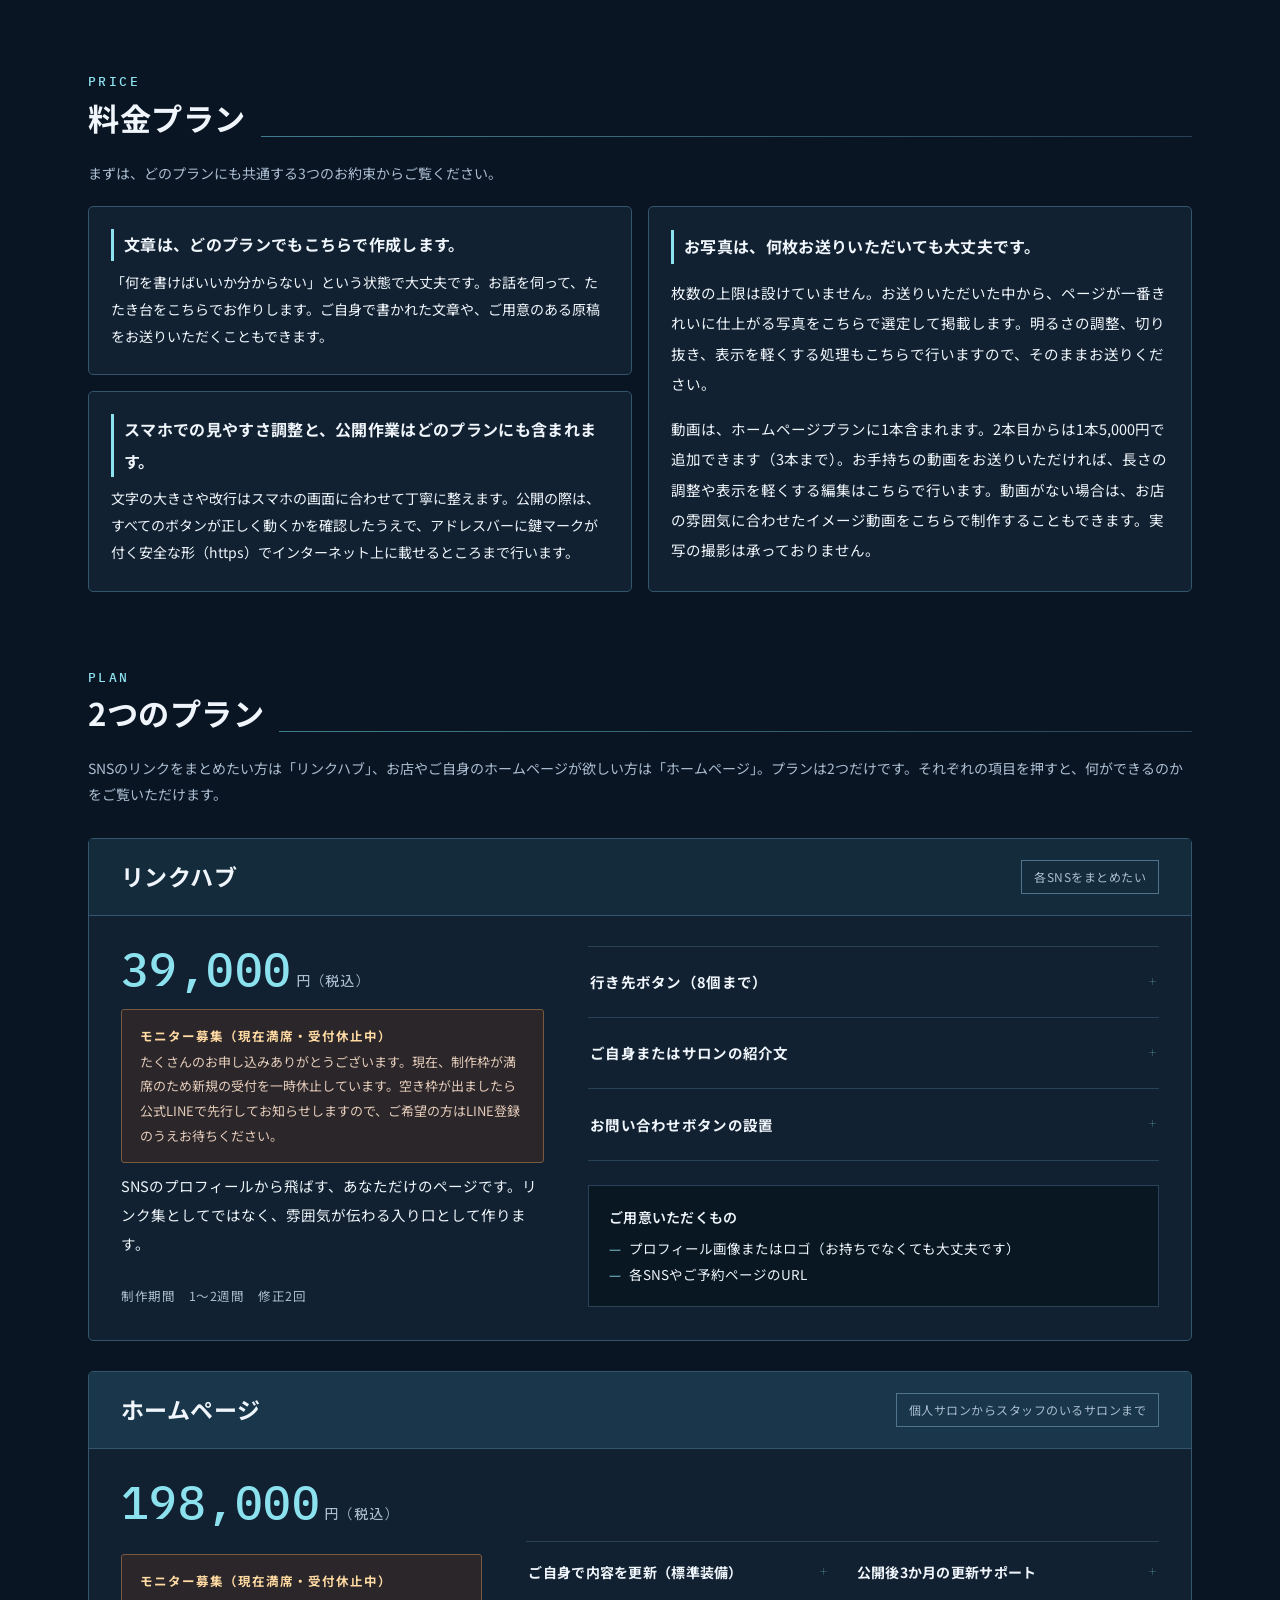
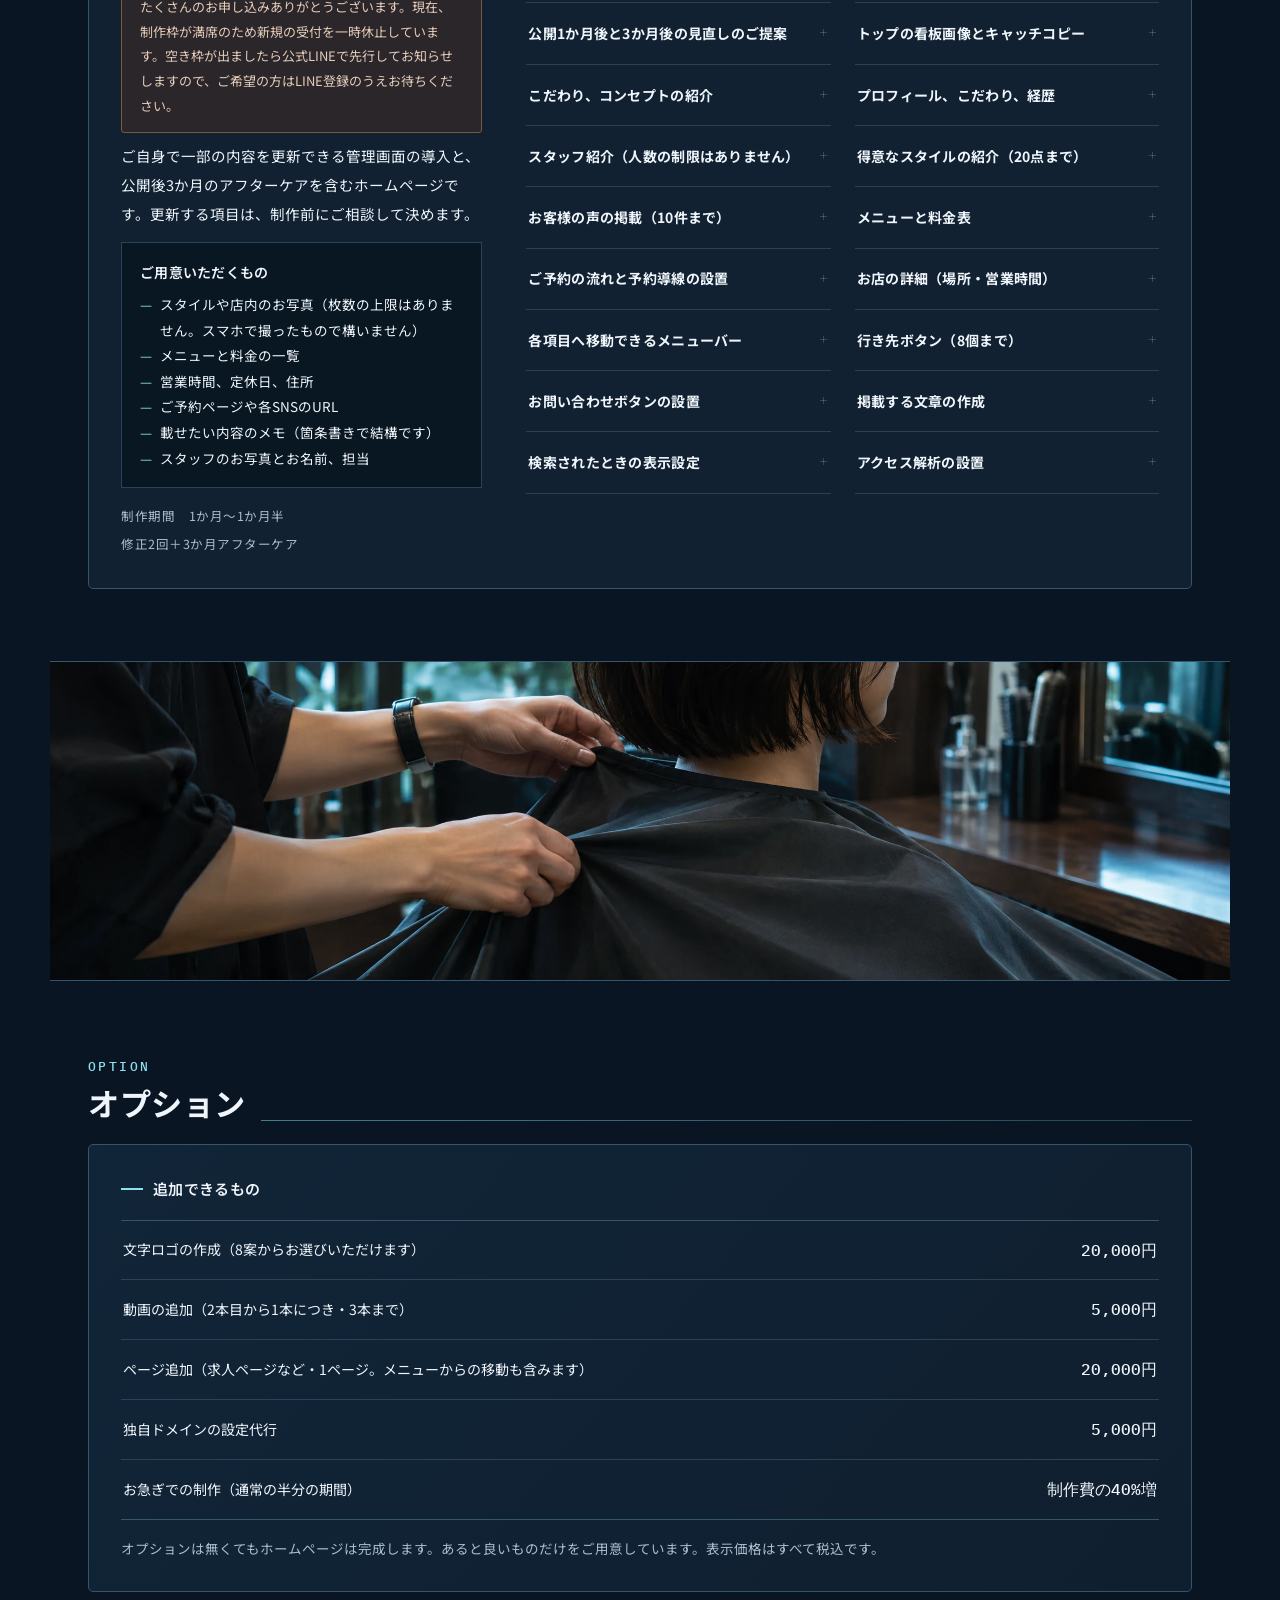
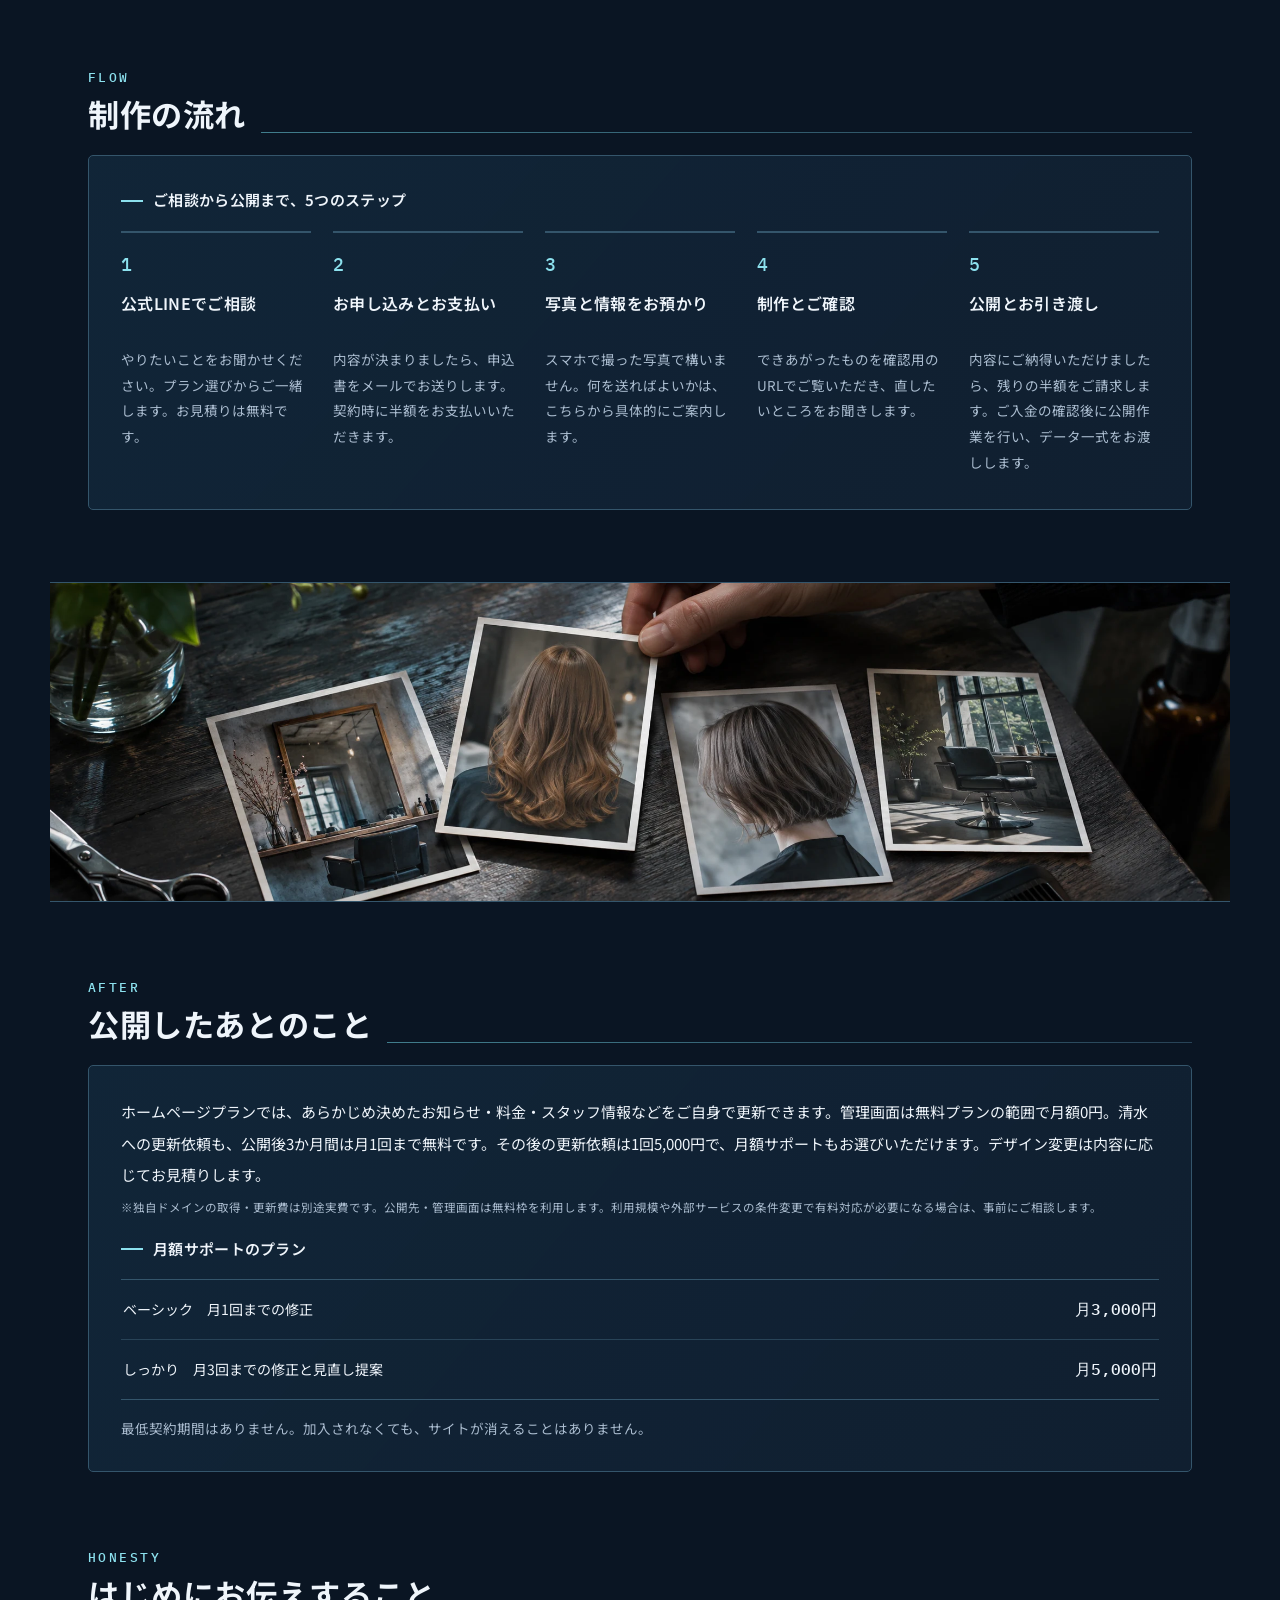
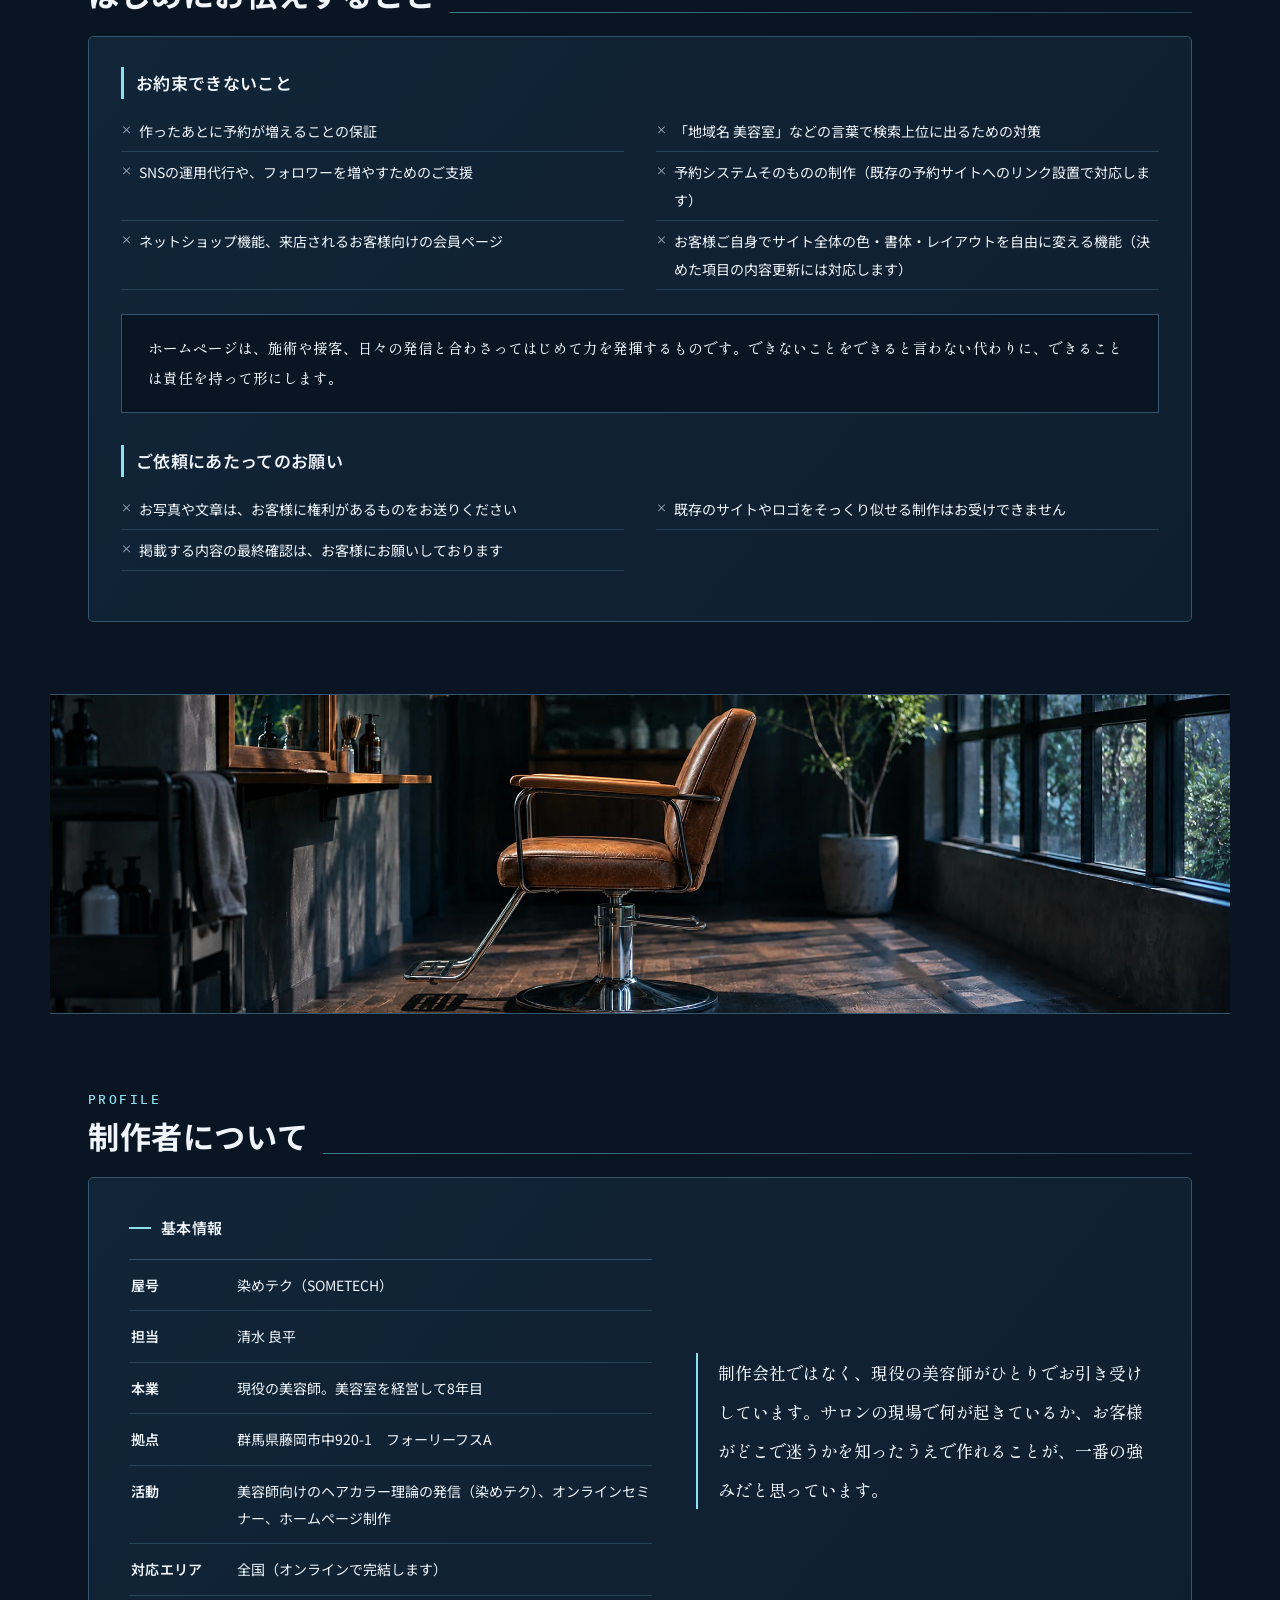
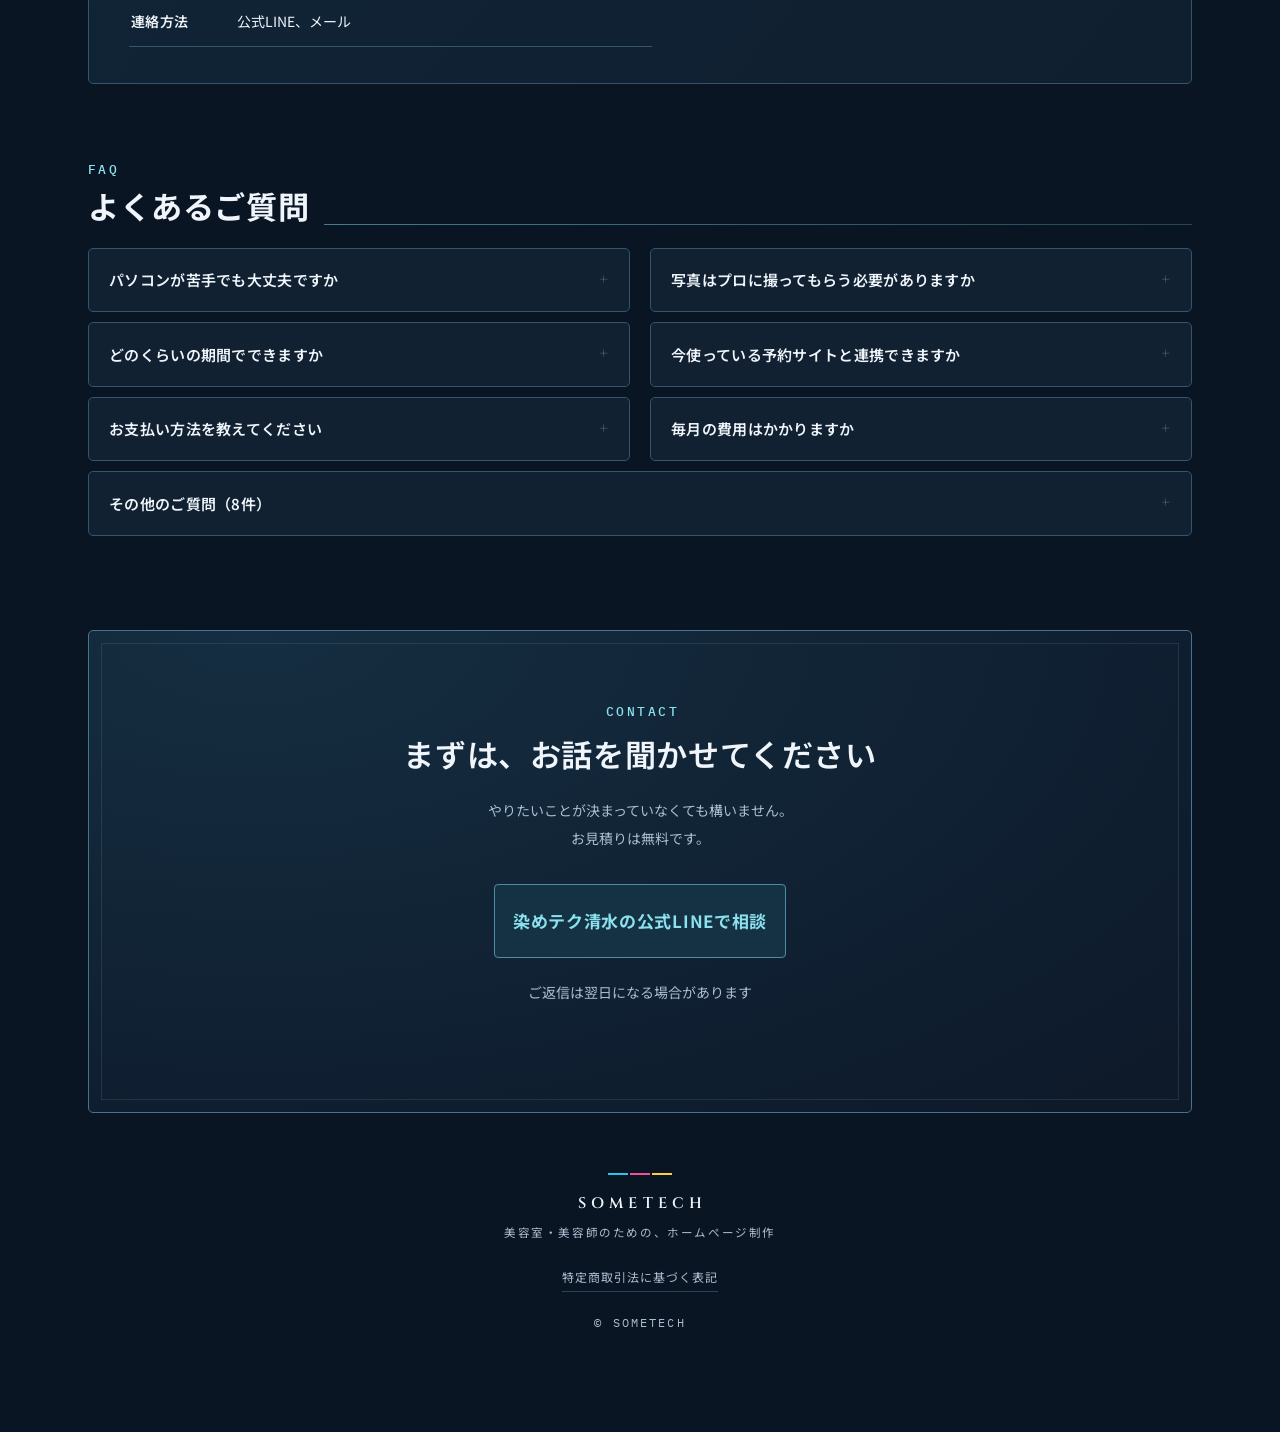
==== commit 70b0da58: "Align the three link hub portfolio descriptions" ====
--- a/index.html
+++ b/index.html
@@ -1232,7 +1232,7 @@
         <span class="work-cap">
           <span class="wtag">リンクハブ</span>
           <span class="t">染めテク清水 リンクハブ</span>
-          <span class="d">SNSのプロフィールから飛ばす1枚ページ</span>
+          <span class="d">SNSのプロフィールから飛ばす<br>1ページ</span>
           <span class="v">( View Site → )</span>
         </span>
       </a>
@@ -1268,7 +1268,7 @@
         <span class="work-cap">
           <span class="wtag">リンクハブ</span>
           <span class="t">HALATION</span>
-          <span class="d">リンクハブのサンプル（全画面写真型）</span>
+          <span class="d">リンクハブのサンプル<br>（全画面写真型）</span>
           <span class="v">( View Sample → )</span>
         </span>
       </a>
@@ -1277,7 +1277,7 @@
         <span class="work-cap">
           <span class="wtag">リンクハブ</span>
           <span class="t">Lien</span>
-          <span class="d">リンクハブのサンプル（エレガント系）</span>
+          <span class="d">リンクハブのサンプル<br>（エレガント型）</span>
           <span class="v">( View Sample → )</span>
         </span>
       </a>
